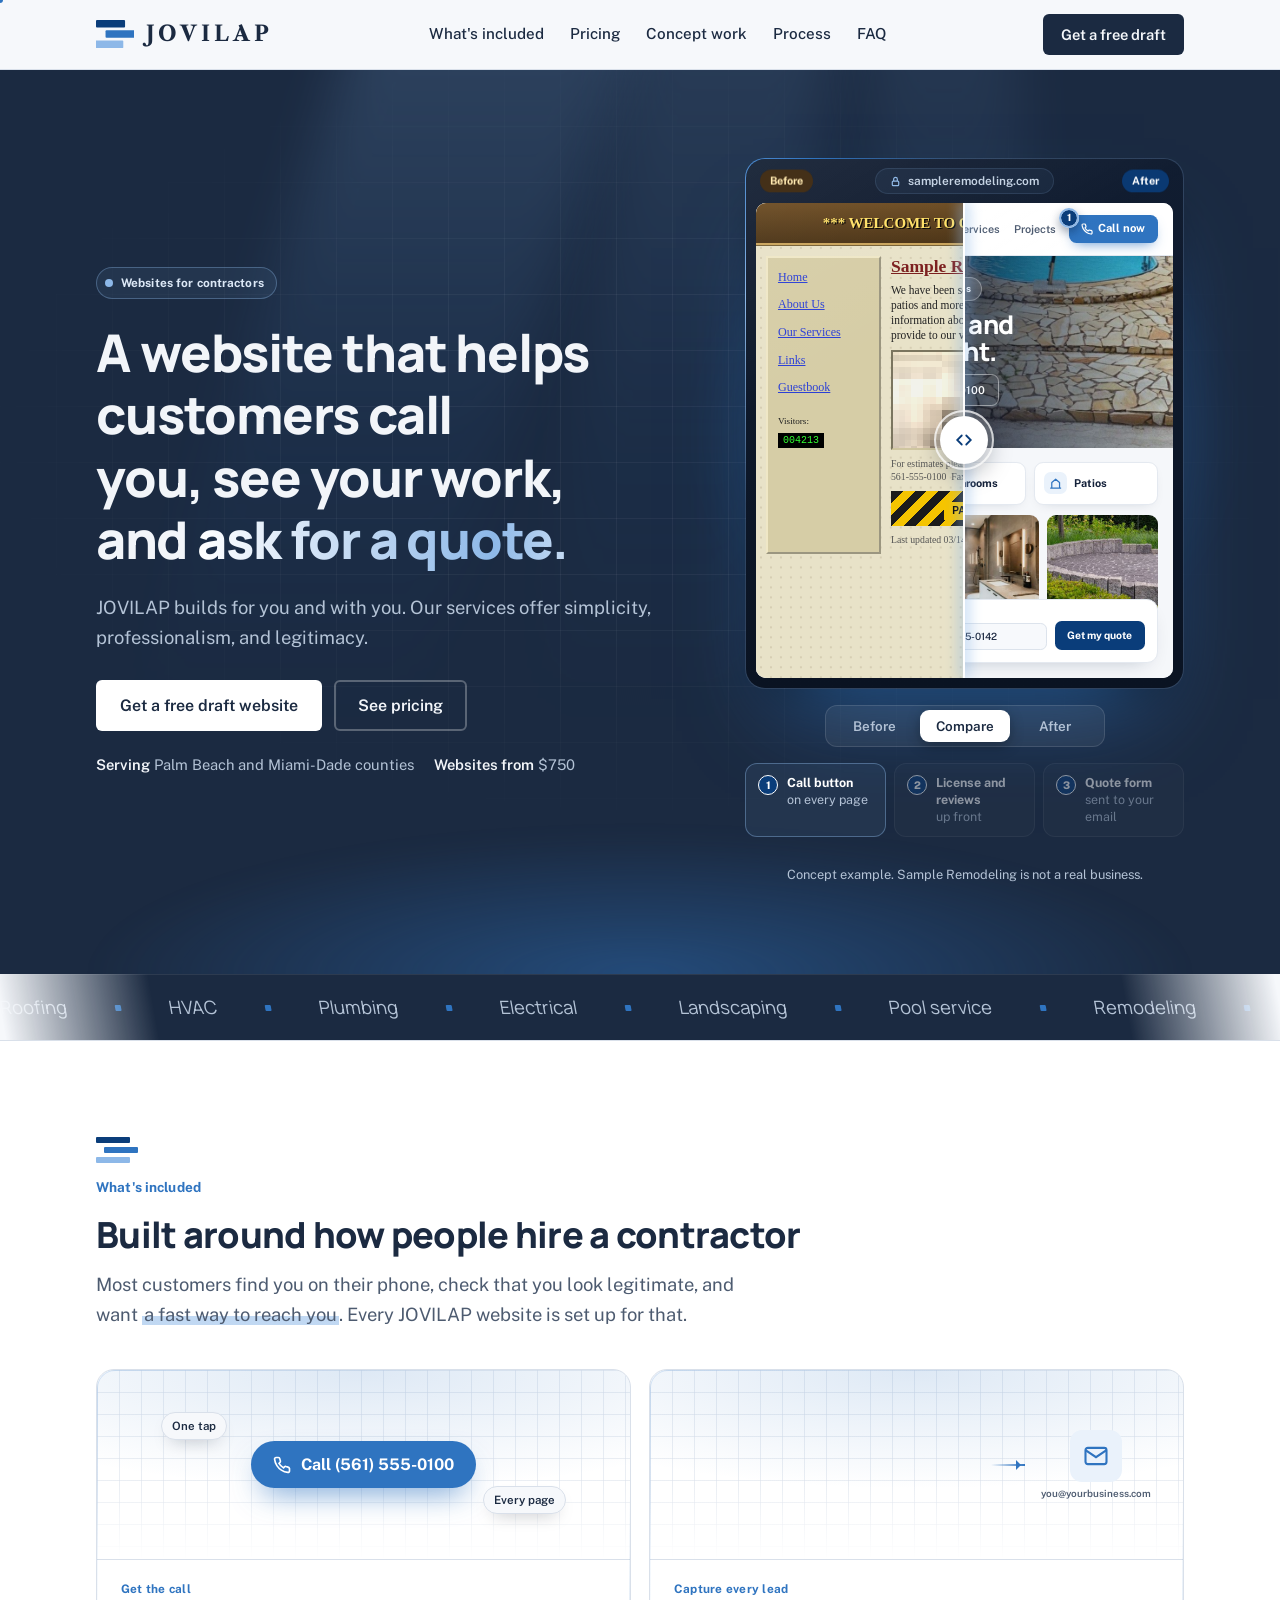
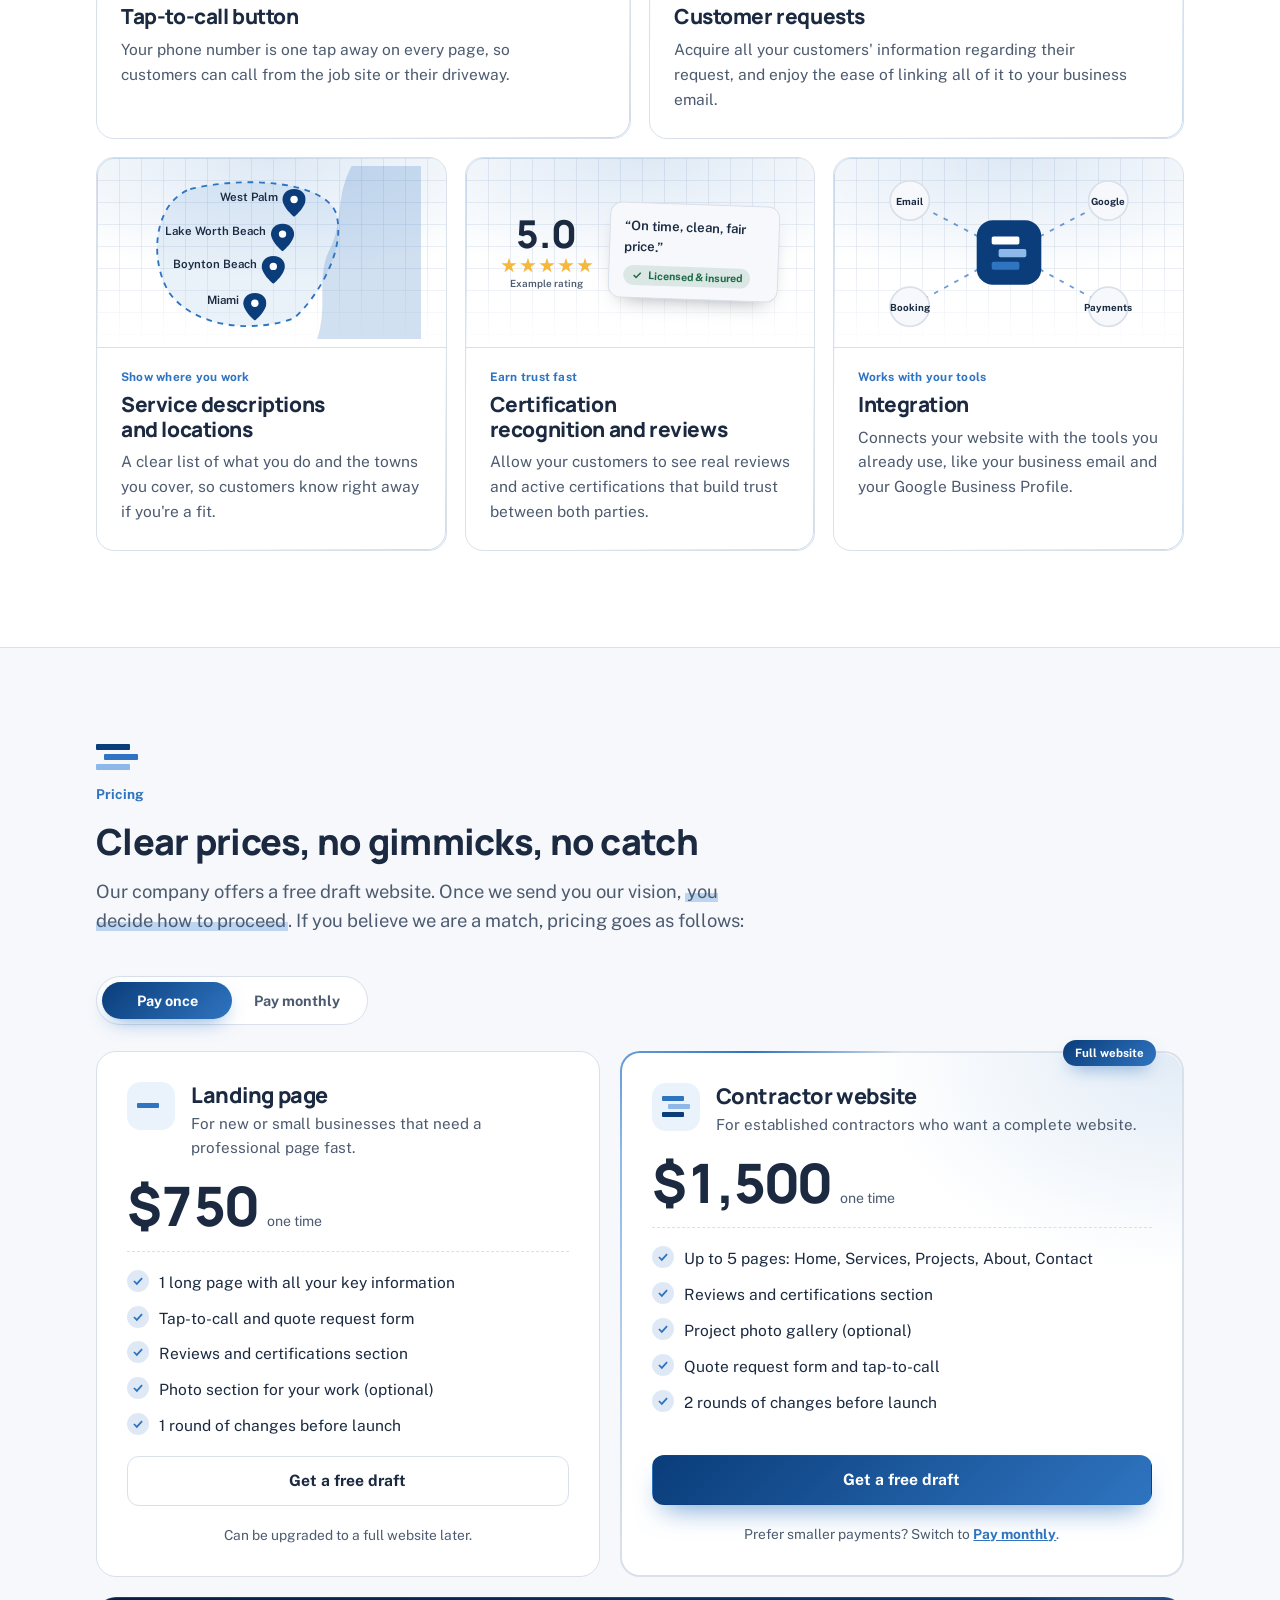
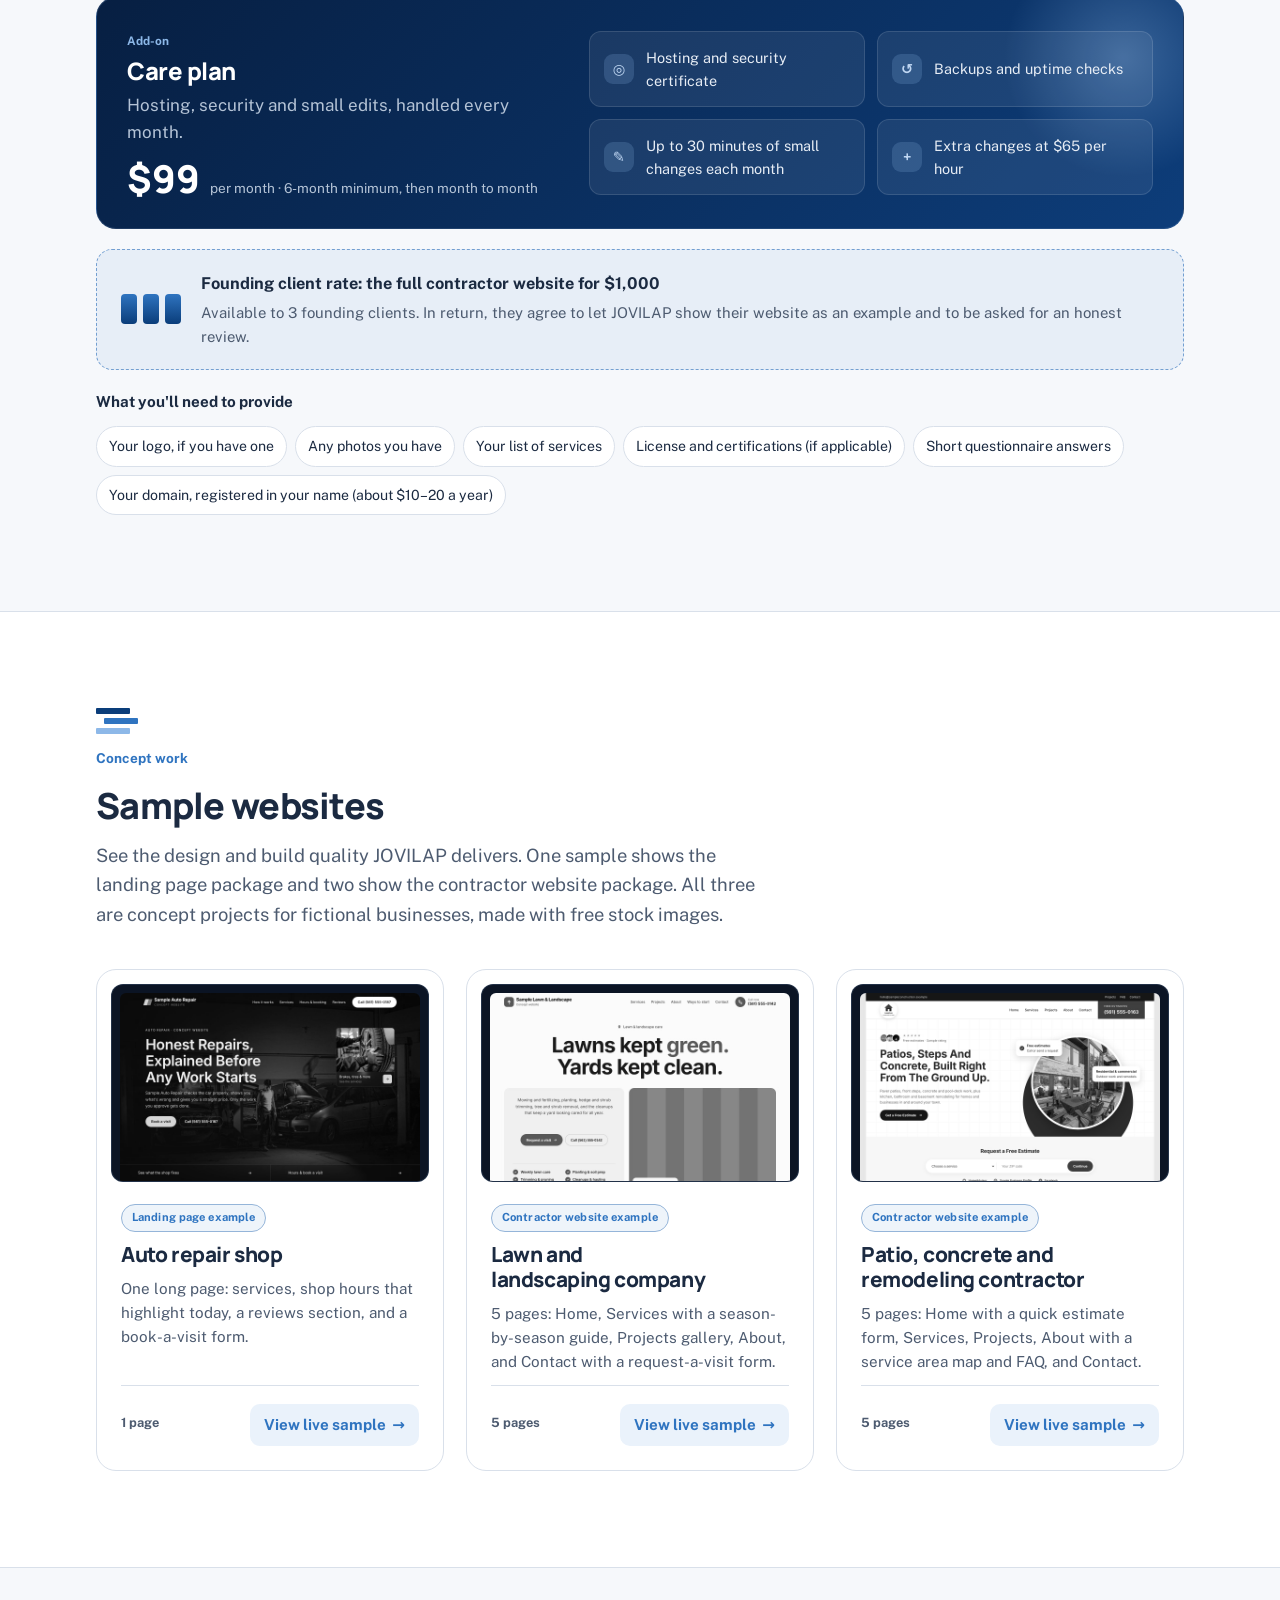
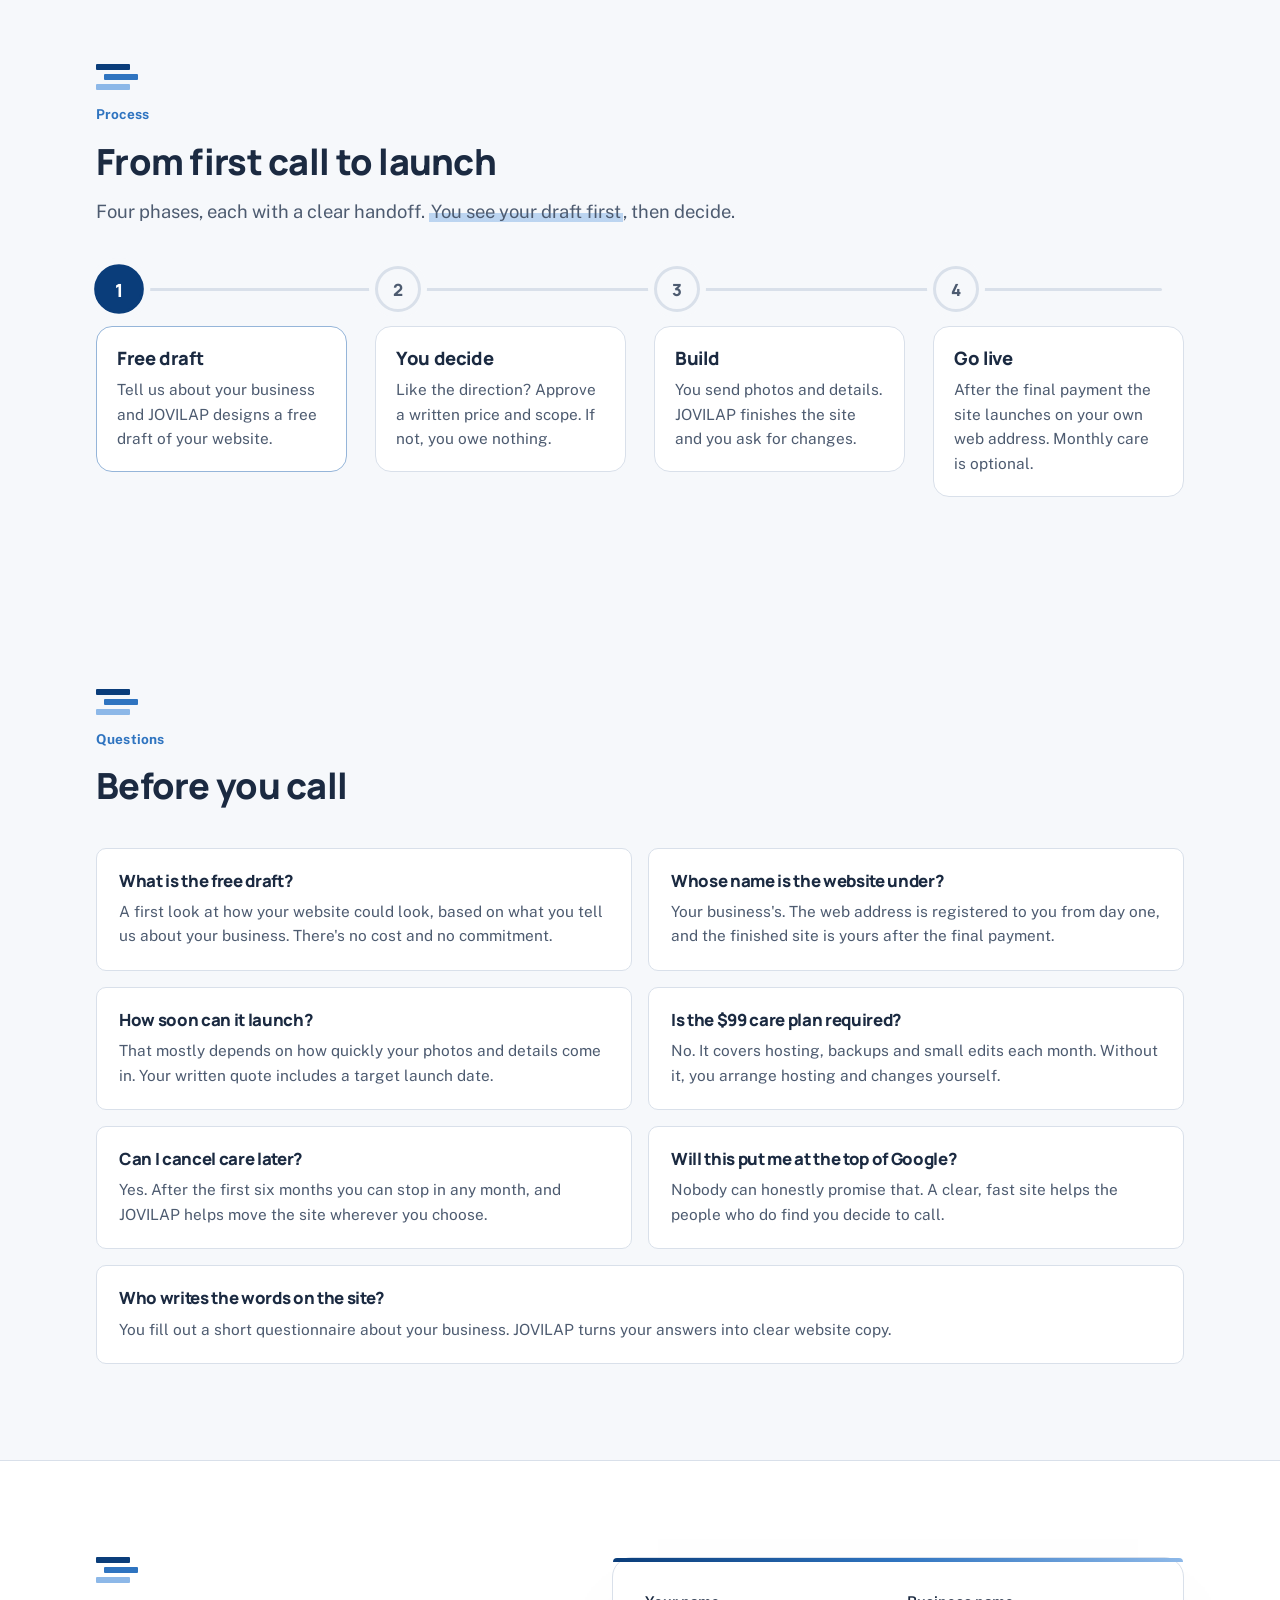
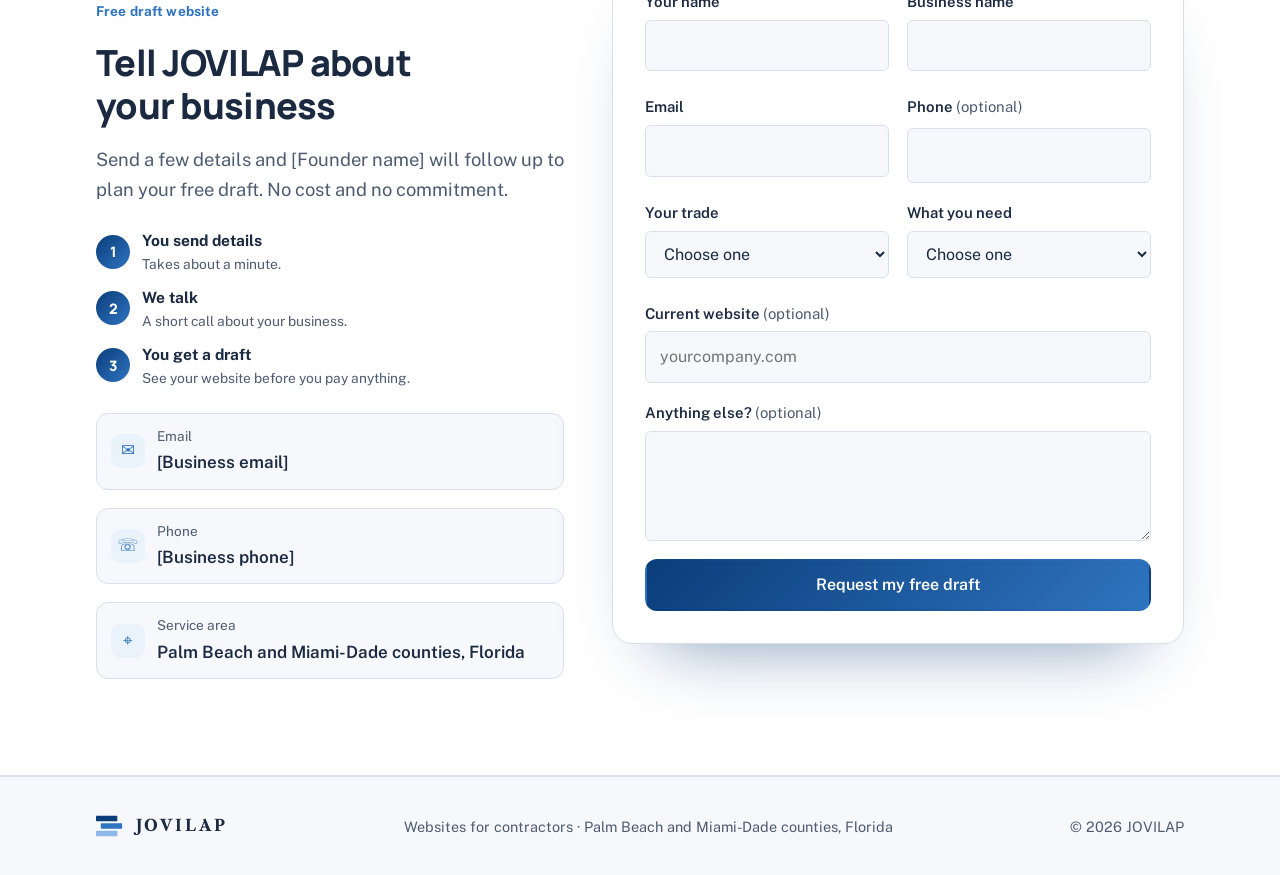
==== index.html @ 8c1fd28b "Hero before/after showcase v2 and site-wide motion layer Co-Authored-By: Claude Opus 5.5 <noreply@an" ====
<!doctype html>
<html lang="en">
<head>
<meta charset="utf-8">
<meta name="viewport" content="width=device-width, initial-scale=1, viewport-fit=cover">
<meta name="robots" content="noindex, nofollow">
<title>JOVILAP | Websites for Contractors</title>
<meta name="claude:viewport-fit-sides" content="cover">
<meta name="description" content="JOVILAP builds clear, mobile-friendly websites for contractors in Palm Beach and Miami-Dade counties.">
<link rel="preconnect" href="https://fonts.googleapis.com">
<link rel="preconnect" href="https://fonts.gstatic.com" crossorigin>
<link rel="stylesheet" href="https://fonts.googleapis.com/css2?family=Libre+Caslon+Text:wght@700&family=Manrope:wght@600;700;800&family=Public+Sans:wght@400;500;600;700&display=swap">
<style>
/* Layout: navy-and-paper corporate site; serif display from the logo, stacked-bar motif as section markers, phone mockup in hero */
:root{
  --bg:#F6F8FB; --surface:#FFFFFF; --ink:#1B2A41; --muted:#4D5B70; --line:#D9E0EA;
  --navy:#0A3D7A; --blue:#2F74C0; --sky:#8DB8E8; --band:#1B2A41; --band-ink:#F2F5F9; --band-muted:#B4C3D6;
  --focus:#2F74C0; --ok:#1F6B45; --err:#B3261E; --note-bg:#EAF2FB;
  --display:'Manrope',system-ui,-apple-system,'Segoe UI',sans-serif;--brand:'Libre Caslon Text',Georgia,'Times New Roman',serif;
  --body:'Public Sans',system-ui,-apple-system,'Segoe UI',sans-serif;
  --mono:'Public Sans',system-ui,-apple-system,'Segoe UI',sans-serif;
}
@media (prefers-color-scheme:dark){:root:not([data-theme="light"]){
  --bg:#0E1622; --surface:#152132; --ink:#E7EDF5; --muted:#A9B7CA; --line:#2A3A52;
  --navy:#8DB8E8; --blue:#6FA6E0; --sky:#2F74C0; --band:#0A1220; --band-ink:#E7EDF5; --band-muted:#9FB1C8;
  --focus:#8DB8E8; --ok:#7FD1A5; --err:#FF9C94; --note-bg:#1B2C44; color-scheme:dark}}
:root[data-theme="dark"]{
  --bg:#0E1622; --surface:#152132; --ink:#E7EDF5; --muted:#A9B7CA; --line:#2A3A52;
  --navy:#8DB8E8; --blue:#6FA6E0; --sky:#2F74C0; --band:#0A1220; --band-ink:#E7EDF5; --band-muted:#9FB1C8;
  --focus:#8DB8E8; --ok:#7FD1A5; --err:#FF9C94; --note-bg:#1B2C44; color-scheme:dark}
*{box-sizing:border-box}
html{scroll-behavior:smooth}
@media (prefers-reduced-motion:reduce){html{scroll-behavior:auto}*{transition:none!important}}
body{background:var(--bg);color:var(--ink);font-family:var(--body);font-size:17px;line-height:1.6;margin:0}
.wrap{max-width:1120px;margin:0 auto;padding-left:max(16px,env(safe-area-inset-left,0px));padding-right:max(16px,env(safe-area-inset-right,0px))}
a{color:var(--blue)}
:focus-visible{outline:3px solid var(--focus);outline-offset:3px;border-radius:4px}
h1,h2,h3{font-family:var(--display);font-weight:800;letter-spacing:-.02em;line-height:1.2;text-wrap:balance;margin:0}
h1{font-size:clamp(2rem,4.6vw,3.25rem)}
h2{font-size:clamp(1.6rem,3vw,2.25rem)}
h3{font-size:1.2rem}
p{margin:0}
.label{font-family:var(--mono);font-size:.78rem;letter-spacing:.08em;text-transform:uppercase;color:var(--blue)}
.lead{font-size:1.15rem;color:var(--muted);max-width:60ch}
.btn{display:inline-flex;align-items:center;justify-content:center;gap:8px;font:600 1rem var(--body);padding:14px 22px;border-radius:6px;text-decoration:none;border:2px solid transparent;cursor:pointer;transition:background .15s,color .15s}
.btn-primary{background:var(--ink);color:var(--bg)}
.btn-primary:hover{background:var(--blue);color:#fff}
.btn-ghost{border-color:var(--line);color:var(--ink);background:transparent}
.btn-ghost:hover{border-color:var(--ink)}
body::before{content:"";position:fixed;inset:0 0 auto;height:env(safe-area-inset-top,0px);z-index:10;background:var(--bg)}
header.site{position:sticky;top:env(safe-area-inset-top,0px);z-index:5;background:var(--bg);border-bottom:1px solid var(--line)}
.nav{display:flex;align-items:center;justify-content:space-between;gap:16px;padding-block:14px}
.logo{display:flex;align-items:center;gap:12px;text-decoration:none;color:var(--ink)}
.logo svg{height:30px;width:auto;flex:none}
.logo span{font-family:var(--brand);font-weight:700;font-size:1.35rem;letter-spacing:.18em}
.nav ul{display:flex;gap:26px;list-style:none;margin:0;padding:0}
.nav ul a{color:var(--ink);text-decoration:none;font-weight:500;font-size:.95rem}
.nav ul a:hover{color:var(--blue)}
.nav .btn{padding:10px 16px;font-size:.92rem}
@media (max-width:900px){.nav ul{display:none}}
@media (max-width:480px){.nav .btn{display:none}}
section{padding-block:clamp(56px,8vw,96px)}
.sec-head{display:grid;gap:14px;margin-bottom:40px;max-width:720px}
.bars{display:grid;gap:4px;width:42px}
.bars i{display:block;height:6px;border-radius:1px}
.bars i:nth-child(1){background:var(--navy);width:34px}
.bars i:nth-child(2){background:var(--blue);width:34px;margin-left:8px}
.bars i:nth-child(3){background:var(--sky);width:34px}
.hero{padding-block:clamp(40px,7vw,88px)}
.hero-grid{display:grid;grid-template-columns:1.15fr .85fr;gap:56px;align-items:center}
.hero-copy{display:grid;gap:22px;min-width:0}
.hero-ctas{display:flex;flex-wrap:wrap;gap:12px;margin-top:6px}
.hero-meta{display:flex;flex-wrap:wrap;gap:8px 20px;font-size:.92rem;color:var(--muted)}
.hero-meta b{color:var(--ink);font-weight:600}
@media (max-width:860px){.hero-grid{grid-template-columns:1fr}}
.phone{justify-self:center;width:290px;max-width:100%;background:var(--ink);border-radius:36px;padding:12px;}
.screen{background:#FFFFFF;color:#1B2A41;border-radius:26px;overflow:hidden;font-family:var(--body)}
.scr-top{display:flex;justify-content:space-between;align-items:center;padding:14px 16px;border-bottom:1px solid #E3E8EF}
.scr-top b{font-size:.82rem;letter-spacing:.06em}
.scr-top small{font-family:var(--mono);font-size:.62rem;background:#EAF2FB;color:#0A3D7A;padding:3px 6px;border-radius:4px}
.scr-hero{background:#0A3D7A;color:#fff;padding:20px 16px;display:grid;gap:8px}
.scr-hero strong{font-family:var(--display);font-size:1.15rem;line-height:1.25}
.scr-hero span{font-size:.75rem;opacity:.85}
.scr-btns{display:grid;gap:8px;padding:14px 16px}
.scr-btn{border-radius:6px;padding:11px;text-align:center;font-size:.8rem;font-weight:700}
.scr-btn.call{background:#2F74C0;color:#fff}
.scr-btn.quote{border:2px solid #1B2A41}
.scr-list{padding:0 16px 14px;display:grid;gap:7px;font-size:.74rem}
.scr-list div{display:flex;justify-content:space-between;border-bottom:1px dashed #D9E0EA;padding-bottom:6px}
.scr-gallery{display:grid;grid-template-columns:repeat(3,1fr);gap:4px;padding:0 16px 18px}
.scr-gallery i{aspect-ratio:1;border-radius:3px;background:#8DB8E8}
.scr-gallery i:nth-child(2){background:#2F74C0}.scr-gallery i:nth-child(3){background:#C9D9EC}
.phone-cap{text-align:center;font-size:.8rem;color:var(--muted);margin-top:12px}
.features{display:grid;grid-template-columns:repeat(6,1fr);gap:1px;background:var(--line);border:1px solid var(--line);border-radius:8px;overflow:hidden}
.feat{grid-column:span 2;background:var(--surface);padding:26px;display:grid;gap:8px;align-content:start}
.feat p{color:var(--muted);font-size:.97rem}
.feat:nth-child(n+4){grid-column:span 3}
@media (max-width:860px){.features{grid-template-columns:1fr 1fr}.feat,.feat:nth-child(n+4){grid-column:span 1}.feat:last-child{grid-column:1/-1}}
@media (max-width:560px){.features{grid-template-columns:1fr}.feat:last-child{grid-column:auto}}
.alt{background:var(--surface);border-block:1px solid var(--line)}
.plans{display:grid;grid-template-columns:repeat(3,1fr);gap:20px;align-items:stretch}
@media (max-width:900px){.plans{grid-template-columns:1fr}}
.plan{border:1px solid var(--line);border-radius:8px;padding:28px;display:grid;grid-template-rows:auto auto auto 1fr auto;gap:14px;background:var(--bg)}
.plan.main{border:2px solid var(--ink)}
.price{font-family:var(--display);font-size:2.4rem;font-weight:700;font-variant-numeric:tabular-nums}
.price small{font-family:var(--body);font-size:.95rem;font-weight:500;color:var(--muted)}
.plan ul{margin:0;padding-left:20px;display:grid;gap:6px;color:var(--muted);font-size:.96rem}
.plan .fine{font-size:.88rem;color:var(--muted);border-top:1px solid var(--line);padding-top:12px}
.note{background:var(--note-bg);border-radius:8px;padding:18px 20px;margin-top:22px;display:grid;gap:6px;font-size:.96rem}
.note b{font-weight:600}
.concepts{display:grid;grid-template-columns:repeat(3,1fr);gap:20px}
@media (max-width:900px){.concepts{grid-template-columns:1fr}}
.concept{border:1px solid var(--line);border-radius:8px;overflow:hidden;background:var(--surface);display:grid;grid-template-rows:auto 1fr}
.mock{aspect-ratio:16/10;max-width:100%;padding:14px;display:grid;grid-template-rows:auto 1fr auto;gap:10px;color:#fff}
.mock .bar{display:flex;justify-content:space-between;font-size:.7rem;font-weight:700;letter-spacing:.08em;opacity:.95}
.mock .big{font-family:var(--display);font-size:1.1rem;line-height:1.25;align-self:center;max-width:80%}
.mock .row{display:flex;gap:6px}
.mock .row i{height:22px;flex:1;border-radius:3px;background:rgba(255,255,255,.22)}
.mock .row i:first-child{background:#fff}
.m1{background:#0A3D7A}.m2{background:#1F4D5C}.m3{background:#2B2F36}.m4{background:#11713E}.m5{background:#A32326}
.concept-body .view{font-weight:600;font-size:.95rem;text-decoration:none;margin-top:4px}
.concept-body .view:hover{text-decoration:underline}
.shot{position:relative;border-bottom:1px solid var(--line);background:var(--bg)}
.shot .chrome{display:flex;align-items:center;gap:6px;height:26px;padding:0 12px;background:var(--line)}
.shot .chrome i{width:8px;height:8px;border-radius:50%;background:var(--surface)}
.shot .frame{aspect-ratio:16/10;max-width:100%;overflow:hidden}
.shot img{display:block;width:100%;height:100%;object-fit:cover;object-position:top;filter:grayscale(1);transition:filter .5s ease,transform .7s ease}
.concept:hover .shot img,.concept:focus-within .shot img{filter:grayscale(0);transform:scale(1.03)}
@media (prefers-reduced-motion:reduce){.shot img{transition:none}.concept:hover .shot img,.concept:focus-within .shot img{transform:none}}
.concept-body{padding:20px;display:grid;gap:8px;align-content:start}
.tag{justify-self:start;font-family:var(--mono);font-size:.7rem;letter-spacing:.06em;text-transform:uppercase;border:1px solid var(--line);color:var(--muted);padding:3px 8px;border-radius:4px}
.concept-body p{color:var(--muted);font-size:.95rem}
.steps{list-style:none;margin:0;padding:0;display:grid;grid-template-columns:repeat(3,1fr);gap:28px 32px;counter-reset:s}
@media (max-width:860px){.steps{grid-template-columns:1fr 1fr}}
@media (max-width:520px){.steps{grid-template-columns:1fr}}
.steps li{counter-increment:s;display:grid;gap:6px;border-top:2px solid var(--ink);padding-top:16px}
.steps li::before{content:"Step " counter(s);font-family:var(--mono);font-size:.75rem;letter-spacing:.08em;text-transform:uppercase;color:var(--blue)}
.steps p{color:var(--muted);font-size:.96rem}
.band{background:var(--band);color:var(--band-ink)}
.band .label{color:var(--sky)}
.about{display:grid;grid-template-columns:1fr 1fr;gap:48px;align-items:start}
@media (max-width:860px){.about{grid-template-columns:1fr}}
.about p{color:var(--band-muted)}
.about .facts{display:grid;gap:0;border-top:1px solid rgba(255,255,255,.18)}
.about .facts div{display:flex;justify-content:space-between;gap:16px;padding:14px 0;border-bottom:1px solid rgba(255,255,255,.18);font-size:.97rem}
.about .facts span{color:var(--band-muted)}
.faq{display:grid;gap:12px;max-width:820px}
details{border:1px solid var(--line);border-radius:8px;background:var(--surface)}
summary{cursor:pointer;padding:18px 22px;font-weight:600;list-style:none;display:flex;justify-content:space-between;gap:16px}
summary::-webkit-details-marker{display:none}
summary::after{content:"+";font-family:var(--mono);color:var(--blue)}
details[open] summary::after{content:"–"}
details p{padding:0 22px 20px;color:var(--muted)}
.contact{display:grid;grid-template-columns:.9fr 1.1fr;gap:48px;align-items:start}
@media (max-width:900px){.contact{grid-template-columns:1fr}}
.contact-info{display:grid;gap:18px;min-width:0}
.info-row{display:grid;gap:2px}
.info-row span{font-size:.85rem;color:var(--muted)}
.info-row b{font-weight:600;word-break:break-word}
form{background:var(--surface);border:1px solid var(--line);border-radius:8px;padding:28px;display:grid;gap:18px;min-width:0}
.two{display:grid;grid-template-columns:1fr 1fr;gap:18px}
@media (max-width:560px){.two{grid-template-columns:1fr}}
.field{display:grid;gap:6px;min-width:0}
label{font-weight:600;font-size:.93rem}
label .opt{font-weight:400;color:var(--muted)}
input,select,textarea{font:inherit;font-size:1rem;color:var(--ink);background:var(--bg);border:1px solid var(--line);border-radius:6px;padding:12px 14px;width:100%}
input:focus,select:focus,textarea:focus{outline:3px solid var(--focus);outline-offset:1px;border-color:var(--focus)}
textarea{min-height:110px;resize:vertical}
.err{color:var(--err);font-size:.85rem;min-height:0}
.field.bad input,.field.bad select{border-color:var(--err)}
.hp{position:absolute;left:-9999px}
.form-msg{border-radius:6px;padding:14px 16px;font-size:.95rem}
.form-msg.ok{background:var(--note-bg);color:var(--ink)}
footer{border-top:1px solid var(--line);padding-block:36px;font-size:.9rem;color:var(--muted)}
.foot{display:flex;flex-wrap:wrap;justify-content:space-between;gap:16px;align-items:center}
.loader{position:fixed;inset:0;z-index:100;background:var(--band);display:grid;place-content:center;justify-items:center;gap:20px;animation:ldOut .6s cubic-bezier(.7,0,.3,1) 1.45s forwards}
.ld-mark{display:grid;gap:7px;width:96px}
.ld-mark i{display:block;height:18px;width:76px;border-radius:2px;transform:scaleX(0);transform-origin:left;animation:ldBar .45s cubic-bezier(.2,.8,.2,1) forwards}
.ld-mark i:nth-child(1){background:#FFFFFF;animation-delay:.1s}
.ld-mark i:nth-child(2){background:#7FA7CC;margin-left:20px;animation-delay:.25s}
.ld-mark i:nth-child(3){background:#2F74C0;animation-delay:.4s}
.ld-word{font-family:var(--brand);font-weight:700;font-size:1.6rem;color:var(--band-ink);letter-spacing:.6em;padding-left:.6em;opacity:0;animation:ldWord .6s ease .7s forwards}
.ld-line{width:140px;height:2px;background:rgba(255,255,255,.15);overflow:hidden}
.ld-line::after{content:"";display:block;height:100%;background:#8DB8E8;transform:scaleX(0);transform-origin:left;animation:ldBar 1.2s cubic-bezier(.4,0,.2,1) .15s forwards}
@keyframes ldBar{to{transform:scaleX(1)}}
@keyframes ldWord{to{opacity:1;letter-spacing:.32em;padding-left:.32em}}
@keyframes ldOut{to{transform:translateY(-100%);visibility:hidden}}
@media (prefers-reduced-motion:reduce){.loader{display:none}}

/* Motion layer: dark hero with light beams, blur-in headline, live inbox feed, trades marquee, border beam, cursor spotlight, blur-up reveals */
@property --beam{syntax:'<angle>';inherits:false;initial-value:0deg}
.hero{position:relative;overflow:hidden;isolation:isolate;background:var(--band);color:var(--band-ink)}
.hero .label{color:var(--sky)}
.hero .lead{color:var(--band-muted)}
.hero .hero-meta{color:var(--band-muted)}.hero .hero-meta b{color:var(--band-ink)}
.hero .btn-primary{background:#FFFFFF;color:#1B2A41}.hero .btn-primary:hover{background:#8DB8E8;color:#0A1220}
.hero .btn-ghost{color:var(--band-ink);border-color:rgba(255,255,255,.28)}.hero .btn-ghost:hover{border-color:#fff}
.hero .phone{background:#0A1220;box-shadow:0 0 0 1px rgba(141,184,232,.25),0 40px 80px -20px rgba(47,116,192,.55)}
.hero .phone-cap{color:var(--band-muted)}
.pill-tag{justify-self:start;display:inline-flex;align-items:center;gap:8px;font-family:var(--mono);font-size:.74rem;letter-spacing:.06em;text-transform:uppercase;color:#DCE8F6;padding:6px 12px 6px 8px;border-radius:999px;border:1px solid rgba(141,184,232,.35);background:rgba(141,184,232,.08)}
.pill-tag .dot{width:8px;height:8px;border-radius:50%;background:#8DB8E8;box-shadow:0 0 0 0 rgba(141,184,232,.7);animation:ping 2.4s ease-out infinite}
.rays{position:absolute;inset:-20% 0 auto 0;height:120%;z-index:-1;pointer-events:none}
.rays i{position:absolute;top:-10%;width:22%;height:110%;background:linear-gradient(180deg,rgba(141,184,232,.32),rgba(47,116,192,.08) 55%,transparent 80%);filter:blur(28px);transform-origin:top center;opacity:.8;animation:sway 9s ease-in-out infinite alternate}
.rays i:nth-child(1){left:34%;transform:skewX(-18deg);animation-delay:-2s}
.rays i:nth-child(2){left:52%;width:16%;transform:skewX(-8deg);opacity:.6;animation-duration:11s}
.rays i:nth-child(3){left:66%;width:12%;transform:skewX(4deg);opacity:.45;animation-duration:13s;animation-delay:-5s}
.floor{position:absolute;left:50%;bottom:-140px;width:1100px;max-width:160%;height:280px;transform:translateX(-50%);z-index:-1;background:radial-gradient(closest-side,rgba(47,116,192,.45),transparent);filter:blur(10px);pointer-events:none}
.gridlines{position:absolute;inset:0;z-index:-1;pointer-events:none;background-image:linear-gradient(rgba(255,255,255,.05) 1px,transparent 1px),linear-gradient(90deg,rgba(255,255,255,.05) 1px,transparent 1px);background-size:56px 56px;-webkit-mask-image:radial-gradient(ellipse 70% 60% at 50% 40%,#000 30%,transparent 75%);mask-image:radial-gradient(ellipse 70% 60% at 50% 40%,#000 30%,transparent 75%)}
.hero h1 .w{display:inline-block;opacity:0;filter:blur(10px);transform:translateY(10px);animation:blurIn .8s cubic-bezier(.2,.7,.2,1) forwards;animation-delay:calc(1.5s + var(--i) * 55ms)}
.hero h1 em{font-style:normal;background:linear-gradient(90deg,#FFFFFF,#8DB8E8 40%,#FFFFFF 60%);background-size:200% 100%;-webkit-background-clip:text;background-clip:text;color:transparent;animation:blurIn .8s cubic-bezier(.2,.7,.2,1) forwards,shine 6s linear 3s infinite}
.hero .fade-in{opacity:0;animation:blurIn .8s cubic-bezier(.2,.7,.2,1) forwards;animation-delay:calc(1.5s + var(--d,0s))}

.marquee{background:var(--band);border-top:1px solid rgba(255,255,255,.08);color:var(--band-muted);overflow:hidden;padding-block:18px;-webkit-mask-image:linear-gradient(90deg,transparent,#000 12%,#000 88%,transparent);mask-image:linear-gradient(90deg,transparent,#000 12%,#000 88%,transparent)}
.marquee .track{display:flex;width:max-content;gap:48px;animation:marq 38s linear infinite}
.marquee span{font-family:var(--display);font-size:1.15rem;white-space:nowrap;display:inline-flex;align-items:center;gap:48px}
.marquee span::after{content:"";width:6px;height:6px;border-radius:1px;background:#2F74C0}
.marquee:hover .track{animation-play-state:paused}
.feed-wrap{display:grid;grid-template-columns:.9fr 1.1fr;gap:40px;align-items:center;margin-top:48px}
@media (max-width:860px){.feed-wrap{grid-template-columns:1fr}}
.feed-copy{display:grid;gap:12px;min-width:0}
.feed-copy p{color:var(--muted)}
.inbox{position:relative;border:1px solid var(--line);border-radius:12px;background:var(--bg);overflow:hidden;min-width:0}
.inbox-top{display:flex;justify-content:space-between;align-items:center;padding:12px 16px;border-bottom:1px solid var(--line);font-family:var(--mono);font-size:.74rem;letter-spacing:.06em;text-transform:uppercase;color:var(--muted)}
.inbox-top .live{display:inline-flex;align-items:center;gap:8px;color:var(--ok)}
.inbox-top .live i{width:7px;height:7px;border-radius:50%;background:currentColor;animation:ping 2s ease-out infinite;box-shadow:0 0 0 0 currentColor}
.inbox ul{list-style:none;margin:0;padding:8px;display:grid;gap:8px;height:308px;overflow:hidden;-webkit-mask-image:linear-gradient(180deg,#000 75%,transparent);mask-image:linear-gradient(180deg,#000 75%,transparent)}
.inbox li{display:grid;grid-template-columns:auto 1fr auto;gap:12px;align-items:center;padding:12px 14px;border:1px solid var(--line);border-radius:8px;background:var(--surface);animation:dropIn .6s cubic-bezier(.2,.7,.2,1) both}
.inbox li .ic{width:34px;height:34px;border-radius:8px;background:var(--note-bg);display:grid;place-items:center;font-family:var(--mono);font-size:.7rem;color:var(--blue);font-weight:500}
.inbox li b{display:block;font-size:.95rem;font-weight:600}
.inbox li small{display:block;color:var(--muted);font-size:.85rem;white-space:nowrap;overflow:hidden;text-overflow:ellipsis}
.inbox li div{min-width:0}
.inbox li time{font-family:var(--mono);font-size:.72rem;color:var(--muted);white-space:nowrap}
.inbox-cap{font-size:.82rem;color:var(--muted);padding:10px 16px;border-top:1px solid var(--line)}
.plan.main{position:relative;border:2px solid transparent;background:linear-gradient(var(--bg),var(--bg)) padding-box,conic-gradient(from var(--beam),var(--line) 0deg,var(--line) 250deg,#8DB8E8 300deg,#2F74C0 330deg,var(--line) 360deg) border-box;animation:beam 5s linear infinite}
.spot{position:relative}
.spot::before{content:"";position:absolute;inset:0;border-radius:inherit;pointer-events:none;opacity:0;transition:opacity .3s;background:radial-gradient(360px circle at var(--mx,50%) var(--my,50%),rgba(47,116,192,.14),transparent 60%);z-index:1}
.spot:hover::before{opacity:1}
.rv{opacity:0;filter:blur(8px);transform:translateY(18px);transition:opacity .8s cubic-bezier(.2,.7,.2,1),filter .8s cubic-bezier(.2,.7,.2,1),transform .8s cubic-bezier(.2,.7,.2,1);transition-delay:var(--rd,0s)}
.rv.in{opacity:1;filter:none;transform:none}
@keyframes blurIn{to{opacity:1;filter:blur(0);transform:none}}
@keyframes shine{to{background-position:-200% 0}}
@keyframes sway{from{translate:-3% 0;opacity:.45}to{translate:4% 0;opacity:.9}}
@keyframes float{0%,100%{transform:translateY(0)}50%{transform:translateY(-10px)}}
@keyframes ping{0%{box-shadow:0 0 0 0 rgba(141,184,232,.6)}80%,100%{box-shadow:0 0 0 10px rgba(141,184,232,0)}}
@keyframes marq{to{transform:translateX(-50%)}}
@keyframes dropIn{from{opacity:0;filter:blur(6px);transform:translateY(-14px)}to{opacity:1;filter:none;transform:none}}
@keyframes beam{to{--beam:360deg}}
@media (prefers-reduced-motion:reduce){
  .hero h1 .w,.hero h1 em,.hero .fade-in{animation:none;opacity:1;filter:none;transform:none}
  .rays i,.hero .phone,.marquee .track,.plan.main,.pill-tag .dot,.inbox-top .live i,.inbox li{animation:none}
  .rv{opacity:1;filter:none;transform:none;transition:none}
}

/* Play layer: cursor ring, magnetic buttons, tilting phone, card fan, step draw, marker highlights, scroll-reactive marquee, confetti */
.fx-ring{position:fixed;left:0;top:0;width:34px;height:34px;margin:-17px 0 0 -17px;border:1.5px solid #2F74C0;border-radius:50%;pointer-events:none;z-index:200;transition:width .25s,height .25s,margin .25s,background .25s,border-color .25s}
.fx-dot{position:fixed;left:0;top:0;width:6px;height:6px;margin:-3px 0 0 -3px;background:#2F74C0;border-radius:50%;pointer-events:none;z-index:201}
.fx-ring.big{width:64px;height:64px;margin:-32px 0 0 -32px;background:rgba(141,184,232,.22);border-color:transparent}
@media (pointer:coarse),(prefers-reduced-motion:reduce){.fx-ring,.fx-dot{display:none}}
.hero h1 .w{transition:transform .3s cubic-bezier(.3,1.6,.5,1),color .3s}
.hero h1 .w:hover{transform:translateY(-8px) rotate(-3deg);color:#8DB8E8}
.logo svg rect{transition:transform .35s cubic-bezier(.3,1.6,.5,1)}
.logo:hover svg rect:nth-child(1){transform:translateX(10px)}.logo:hover svg rect:nth-child(3){transform:translateX(6px)}.logo:hover svg rect:nth-child(2){transform:translateX(-10px)}
.sec-head .bars i{transform:scaleX(0);transform-origin:left;transition:transform .6s cubic-bezier(.3,1.5,.5,1)}
.sec-head .bars i:nth-child(2){transition-delay:.1s}.sec-head .bars i:nth-child(3){transition-delay:.2s}
.sec-head.fx-in .bars i{transform:none}
.fx-mark{background-image:linear-gradient(transparent 58%,rgba(141,184,232,.55) 58%);background-repeat:no-repeat;background-size:0% 100%;transition:background-size 1s cubic-bezier(.7,0,.3,1) .35s;padding:0 2px}
.fx-in .fx-mark{background-size:100% 100%}
.feat{position:relative;overflow:hidden;transform:perspective(700px) rotateX(-18deg) translateY(24px);opacity:0;transition:transform .7s cubic-bezier(.2,.8,.2,1),opacity .7s}
.features.fx-in .feat{transform:none;opacity:1}
.feat::after{content:"";position:absolute;inset:auto 0 0 0;height:0;background:var(--note-bg);z-index:-1;transition:height .4s cubic-bezier(.7,0,.3,1)}
.feat{isolation:isolate}.feat:hover::after{height:100%}
.feat h3{background-image:linear-gradient(var(--blue),var(--blue));background-repeat:no-repeat;background-position:0 100%;background-size:0 2px;transition:background-size .4s;display:inline;padding-bottom:2px}
.feat:hover h3{background-size:100% 2px}
.plans .plan{transition:transform .9s cubic-bezier(.3,1.25,.5,1),opacity .6s,box-shadow .3s,filter .3s}
.plans:not(.fx-in) .plan:nth-child(1){transform:translateX(70%) rotate(-9deg);opacity:0}
.plans:not(.fx-in) .plan:nth-child(2){transform:translateY(40px) scale(.94);opacity:0}
.plans:not(.fx-in) .plan:nth-child(3){transform:translateX(-70%) rotate(9deg);opacity:0}
.plans.fx-in:hover .plan{filter:saturate(.6) opacity(.75)}
.plans.fx-in .plan:hover{filter:none;transform:translateY(-12px) rotate(-1deg);box-shadow:0 30px 50px -24px rgba(10,61,122,.45)}
.steps li{position:relative;border-top-color:transparent!important}
.steps li::after{content:"";position:absolute;left:0;right:0;top:-2px;height:2px;background:var(--ink);transform:scaleX(0);transform-origin:left;transition:transform .7s cubic-bezier(.7,0,.3,1);transition-delay:var(--sd,0s)}
.steps li h3,.steps li p{opacity:0;transform:translateY(12px);transition:opacity .6s,transform .6s;transition-delay:calc(var(--sd,0s) + .25s)}
.steps.fx-in li::after{transform:none}.steps.fx-in li h3,.steps.fx-in li p{opacity:1;transform:none}
.steps li::before{justify-self:start;transition:background .3s,color .3s,padding .3s;border-radius:4px}
.steps li:hover::before{background:var(--blue);color:#fff;padding:2px 8px}
.steps li:hover h3{transform:translateX(6px)}
.band{position:relative;overflow:hidden}
.fx-para{position:absolute;pointer-events:none;display:grid;gap:14px;opacity:.12;z-index:0}
.fx-para i{display:block;height:34px;border-radius:3px;background:#8DB8E8}
.band .wrap{position:relative;z-index:1}
details summary::after{transition:transform .3s cubic-bezier(.3,1.6,.5,1)}
details[open] summary::after{transform:rotate(180deg)}
details{transition:border-color .3s,transform .3s}
details:hover{border-color:var(--blue);transform:translateX(6px)}
details .fx-body{overflow:hidden;transition:height .35s ease}
input,select,textarea{transition:border-color .2s,box-shadow .25s,transform .2s}
input:focus,select:focus,textarea:focus{box-shadow:0 0 0 5px rgba(141,184,232,.35);transform:translateY(-1px)}
#pricing{overflow-x:clip}
@media (max-width:900px){.plans:not(.fx-in) .plan:nth-child(1),.plans:not(.fx-in) .plan:nth-child(3){transform:translateY(50px) rotate(-3deg)}.plans:not(.fx-in) .plan:nth-child(3){transform:translateY(50px) rotate(3deg)}.plans.fx-in .plan:nth-child(2){transition-delay:.12s}.plans.fx-in .plan:nth-child(3){transition-delay:.24s}}
.fx-conf{position:fixed;top:0;left:0;width:10px;height:5px;border-radius:1px;pointer-events:none;z-index:300}
@keyframes fxTap{0%{transform:scale(0);opacity:1}25%{transform:scale(14);opacity:0}100%{transform:scale(14);opacity:0}}
@keyframes fxPulse{50%{filter:brightness(1.18)}}
@media (prefers-reduced-motion:reduce){.feat,.plans .plan,.steps li h3,.steps li p,.sec-head .bars i{transform:none!important;opacity:1!important;transition:none}.steps li::after{transform:none}.fx-mark{background-size:100% 100%}.scr-btn.call::after,.scr-gallery i{animation:none}}



/* Hero before/after showcase v2 */
.hx{position:relative;display:grid;gap:16px;justify-items:center;width:100%;max-width:480px;justify-self:center}
.hx-glow{position:absolute;inset:6% -10% 30%;background:radial-gradient(closest-side,rgba(47,116,192,.55),transparent);filter:blur(30px);z-index:-1;pointer-events:none;animation:hxGlow 6s ease-in-out infinite alternate}
@keyframes hxGlow{to{opacity:.6;transform:scale(1.06)}}
.hx-dev{position:relative;width:100%;padding:0 10px 10px;border-radius:20px;border:1px solid transparent;background:linear-gradient(#111D31,#0A1322) padding-box,conic-gradient(from var(--beam),rgba(141,184,232,.18) 0deg,rgba(141,184,232,.18) 250deg,#8DB8E8 300deg,#2F74C0 330deg,rgba(141,184,232,.18) 360deg) border-box;animation:beam 6s linear infinite;box-shadow:0 50px 90px -40px rgba(47,116,192,.75),0 20px 40px -20px rgba(0,0,0,.6)}
.hx-dev::after{content:"";position:absolute;inset:0;border-radius:20px;background:linear-gradient(150deg,rgba(255,255,255,.07),transparent 35%);pointer-events:none}
.hx-bar{display:flex;justify-content:center;align-items:center;height:44px}
.hx-url{display:inline-flex;align-items:center;gap:7px;height:26px;padding:0 14px;border-radius:13px;background:#17263D;border:1px solid rgba(141,184,232,.14);color:#C5D3E4;font:600 .74rem var(--body)}
.hx-url svg{color:#8DB8E8}
.hx-view{position:relative;container-type:inline-size;aspect-ratio:10/11.4;border-radius:10px;overflow:hidden;user-select:none;-webkit-user-select:none;touch-action:pan-y;color:#14213A;background:#F5F7FA}
.hx-after,.hx-before{position:absolute;inset:0}
.hx-after{display:flex;flex-direction:column;font-family:var(--body);background:#F5F7FA}
.s-head{display:flex;align-items:center;gap:3cqw;padding:2.8cqw 3.6cqw;background:#fff;border-bottom:1px solid #E4E9F0;flex:none}
.s-logo{display:flex;align-items:center;gap:1.6cqw;font:800 3.2cqw/1 var(--display);letter-spacing:-.01em;white-space:nowrap}
.s-logo i{width:4.6cqw;height:4.6cqw;border-radius:1.3cqw;background:linear-gradient(135deg,#0A3D7A,#2F74C0)}
.s-nav{flex:1;display:flex;justify-content:flex-end;gap:3.4cqw;font:600 2.6cqw var(--body);color:#4D5B70}
.s-call{position:relative;display:inline-flex;align-items:center;gap:1.2cqw;background:#2F74C0;color:#fff;font:700 2.7cqw/1 var(--body);padding:2cqw 3cqw;border-radius:1.8cqw;white-space:nowrap;box-shadow:0 1.4cqw 3cqw -1.4cqw rgba(47,116,192,.8)}
.s-call svg{width:2.9cqw;height:2.9cqw}
.s-hero{position:relative;flex:none;height:46cqw;overflow:hidden;background:#0A1E3D}
.s-hero img{position:absolute;inset:0;width:100%;height:100%;object-fit:cover;transform-origin:70% 50%;animation:hxKb 16s ease-in-out infinite alternate}
@keyframes hxKb{from{transform:scale(1.04)}to{transform:scale(1.16) translate(-2%,-1%)}}
.s-hero::after{content:"";position:absolute;inset:0;background:linear-gradient(90deg,rgba(6,20,44,.94) 0%,rgba(6,20,44,.72) 50%,rgba(6,20,44,.15) 100%)}
.s-hc{position:relative;z-index:1;height:100%;box-sizing:border-box;display:grid;align-content:center;justify-items:start;gap:2.4cqw;padding:0 5cqw;max-width:74%;color:#fff}
.s-chip{position:relative;display:inline-flex;align-items:center;gap:1.2cqw;font:700 2.3cqw/1 var(--body);padding:1.4cqw 2.4cqw;border-radius:99px;background:rgba(255,255,255,.14);border:1px solid rgba(255,255,255,.3);-webkit-backdrop-filter:blur(6px);backdrop-filter:blur(6px);white-space:nowrap}
.s-chip svg{width:2.4cqw;height:2.4cqw;color:#8DE0B0}
.s-hc strong{font:800 6.2cqw/1.04 var(--display);letter-spacing:-.025em}
.s-btns{display:flex;gap:1.8cqw}
.s-btns b{background:#fff;color:#0A3D7A;font:700 2.6cqw/1 var(--body);padding:2.2cqw 3.2cqw;border-radius:1.8cqw}
.s-btns i{font:600 2.6cqw/1 var(--body);font-style:normal;padding:2.2cqw 3cqw;border-radius:1.8cqw;border:1px solid rgba(255,255,255,.45)}
.s-rate{font:600 2.3cqw var(--body);color:#D6E4F5}.s-rate span{color:#FFC94D;letter-spacing:.2cqw;margin-right:.8cqw}
.s-svc{display:grid;grid-template-columns:repeat(3,1fr);gap:2cqw;padding:3.4cqw 3.6cqw 0;flex:none}
.s-svc>span{display:flex;align-items:center;gap:1.6cqw;background:#fff;border:1px solid #E4E9F0;border-radius:2.2cqw;padding:2.2cqw;font:700 2.6cqw/1 var(--body);box-shadow:0 1cqw 3cqw -2cqw rgba(10,30,60,.25)}
.s-svc i{flex:none;width:5.4cqw;height:5.4cqw;border-radius:1.6cqw;background:#EAF2FB;color:#2F74C0;display:grid;place-items:center}
.s-svc svg{width:3.2cqw;height:3.2cqw}
.s-gal{display:grid;grid-template-columns:1.35fr 1fr 1fr;gap:2cqw;padding:2.6cqw 3.6cqw;flex:1;min-height:0}
.s-gal img{width:100%;height:100%;object-fit:cover;border-radius:2.2cqw;display:block}
.s-form{position:relative;display:grid;grid-template-columns:1fr 1fr auto;gap:2cqw;align-items:end;margin:0 3.6cqw 3.6cqw;padding:2.8cqw;background:#fff;border:1px solid #E4E9F0;border-radius:2.6cqw;box-shadow:0 2cqw 5cqw -3cqw rgba(10,30,60,.3);flex:none}
.s-form>span{display:grid;gap:.9cqw;min-width:0}
.s-form small{font:600 2cqw/1 var(--body);color:#6B7A90}
.s-form i{font:500 2.4cqw/1 var(--body);font-style:normal;padding:1.8cqw 2cqw;border:1px solid #DCE3EC;border-radius:1.5cqw;background:#F7F9FC;white-space:nowrap;overflow:hidden}
.s-form b{background:#0A3D7A;color:#fff;font:700 2.5cqw/1 var(--body);padding:2.3cqw 3cqw;border-radius:1.6cqw;white-space:nowrap}
.s-toast{position:absolute;right:3.6cqw;top:15cqw;z-index:2;display:flex;align-items:center;gap:2cqw;padding:2cqw 3cqw 2cqw 2cqw;border-radius:2.6cqw;background:rgba(255,255,255,.96);box-shadow:0 3cqw 7cqw -2cqw rgba(0,0,0,.45);font-family:var(--body);opacity:0;animation:hxToast 8s cubic-bezier(.3,1.3,.5,1) 3.6s infinite}
.s-toast .ic{width:6cqw;height:6cqw;border-radius:50%;background:#2F74C0;color:#fff;display:grid;place-items:center}.s-toast svg{width:3.2cqw;height:3.2cqw}
.s-toast b{display:block;font:700 2.5cqw/1.2 var(--body)}.s-toast small{display:block;font:500 2.1cqw/1.2 var(--body);color:#5B6B82;margin-top:.4cqw}
@keyframes hxToast{0%{opacity:0;transform:translateY(-3cqw) scale(.94)}7%,55%{opacity:1;transform:none}63%,100%{opacity:0;transform:translateY(-2cqw) scale(.97)}}
.hs{position:absolute;top:-2cqw;right:-2cqw;z-index:3;width:4.8cqw;height:4.8cqw;border-radius:50%;background:#0A3D7A;border:.5cqw solid #fff;color:#fff;font:800 2.4cqw/1 var(--body);font-style:normal;display:grid;place-items:center;box-shadow:0 1cqw 2.4cqw rgba(10,30,60,.4);opacity:0;transform:scale(.4);transition:opacity .35s,transform .45s cubic-bezier(.3,1.7,.5,1)}
.s-call>.hs{right:auto;left:-2.4cqw;top:-1.6cqw}.hs::after{content:"";position:absolute;inset:-.5cqw;border-radius:50%;border:.5cqw solid #8DB8E8;animation:hxPing 2.2s ease-out infinite}
@keyframes hxPing{from{transform:scale(1);opacity:.9}to{transform:scale(2.1);opacity:0}}
.vis>.hs{opacity:1;transform:none}
[data-h]{transition:box-shadow .3s}
[data-h].hl{box-shadow:0 0 0 .7cqw #8DB8E8,0 0 0 1.6cqw rgba(141,184,232,.35)!important}
.hx-before{clip-path:inset(0 calc(100% - var(--x)) 0 0);transition:clip-path .8s cubic-bezier(.65,0,.35,1);background:#E8E2C8;background-image:radial-gradient(rgba(90,62,27,.12) 1px,transparent 1.2px);background-size:2.4cqw 2.4cqw;font-family:"Times New Roman",Times,serif;color:#222}
.o-top{background:linear-gradient(#6B4A20,#4A3214);color:#FFE066;font:700 3.6cqw/1.1 "Times New Roman",serif;text-align:center;padding:2.8cqw 2cqw;border-bottom:.8cqw ridge #C9A35A;text-shadow:.3cqw .3cqw 0 #000;white-space:nowrap}
.o-body{display:grid;grid-template-columns:29% 1fr;gap:2.4cqw;padding:2.4cqw}
.o-side{display:grid;gap:2cqw;align-content:start;background:#D6CDA6;padding:2.4cqw;border:.6cqw outset #EFE7C6}
.o-side u{color:#2B3FD6;font-size:2.9cqw}
.o-ctr{margin-top:2cqw;font-size:2.2cqw;display:grid;gap:1cqw}.o-ctr tt{justify-self:start;background:#000;color:#3F3;padding:.6cqw 1.2cqw;font:2.4cqw/1 "Courier New",monospace}
.o-main p{margin:0 0 1.8cqw;font-size:2.75cqw;line-height:1.3}
.o-main .o-h{font-size:4.2cqw;font-weight:700;color:#7A1C1C;text-decoration:underline;line-height:1.15}
.o-img{height:24cqw;border:.7cqw inset #CFC6A0;margin-bottom:1.8cqw;overflow:hidden;background:#BDB38E}
.o-img img{width:100%;height:100%;object-fit:cover;image-rendering:pixelated;filter:saturate(.55) sepia(.3) contrast(.9);display:block}
.o-main .o-sm{font-size:2.35cqw;color:#555}
.o-uc{margin-bottom:1.8cqw;padding:1cqw;background:repeating-linear-gradient(-45deg,#F5C400 0 2cqw,#1B1B1B 2cqw 4cqw);text-align:center}
.o-uc span{display:inline-block;background:#F5C400;color:#000;font:700 2.4cqw/1 Arial,sans-serif;padding:1cqw 2cqw;animation:hxBlink 1.2s steps(1) infinite}
@keyframes hxBlink{50%{opacity:.25}}
.hx-line{position:absolute;top:0;bottom:0;left:var(--x);width:2px;margin-left:-1px;z-index:4;background:#fff;box-shadow:0 0 14px 2px rgba(141,184,232,.9);pointer-events:none;transition:left .8s cubic-bezier(.65,0,.35,1)}
.hx-line span{position:absolute;top:50%;left:50%;width:48px;height:48px;margin:-24px 0 0 -24px;border-radius:50%;background:#fff;color:#0A3D7A;display:grid;place-items:center;box-shadow:0 8px 24px rgba(10,18,32,.35),0 0 0 6px rgba(255,255,255,.22);transition:transform .25s}
.hx-line span::before{content:"";position:absolute;inset:-6px;border-radius:50%;border:2px solid rgba(255,255,255,.7);animation:hxPing 2.4s ease-out infinite}
.hx-dev.drag .hx-before,.hx-dev.drag .hx-line{transition:none}
.hx-view:hover .hx-line span{transform:scale(1.08)}
.hx-view:focus-within .hx-line span{box-shadow:0 0 0 4px #8DB8E8,0 8px 24px rgba(10,18,32,.35)}
.hx-tag{position:absolute;bottom:3.2cqw;z-index:4;font:700 2.7cqw/1 var(--body);padding:1.6cqw 2.8cqw;border-radius:99px;pointer-events:none;-webkit-backdrop-filter:blur(8px);backdrop-filter:blur(8px);transition:opacity .3s}
.hx-tag.l{left:3.2cqw;background:rgba(74,50,20,.88);color:#FFE9B0}.hx-tag.r{right:3.2cqw;background:rgba(10,61,122,.9);color:#fff}
.hx-tag.off{opacity:0}
.hx-view input{position:absolute;inset:0;z-index:5;width:100%;height:100%;opacity:0;margin:0;cursor:ew-resize}
.hx-ctl{position:relative;display:grid;grid-template-columns:repeat(3,1fr);padding:4px;border-radius:12px;background:rgba(255,255,255,.06);border:1px solid rgba(255,255,255,.12);min-width:280px}
.hx-ctl i{position:absolute;top:4px;bottom:4px;left:4px;width:calc((100% - 8px)/3);border-radius:9px;background:#fff;box-shadow:0 4px 14px rgba(0,0,0,.3);transform:translateX(calc(var(--s,1)*100%));transition:transform .5s cubic-bezier(.3,1.3,.5,1),opacity .3s}
.hx-ctl.free i{opacity:0}
.hx-ctl button{position:relative;z-index:1;border:0;background:none;color:#B4C3D6;font:600 .84rem var(--body);padding:8px 16px;border-radius:9px;cursor:pointer;transition:color .3s}
.hx-ctl button:hover{color:#fff}.hx-ctl button.on{color:#1B2A41}
.hx-keys{list-style:none;margin:0;padding:0;display:grid;grid-template-columns:repeat(3,1fr);gap:8px;width:100%}
.hx-keys li{display:flex;gap:9px;align-items:flex-start;padding:11px 12px;border-radius:12px;background:rgba(255,255,255,.04);border:1px solid rgba(255,255,255,.1);cursor:default;opacity:.5;transition:opacity .35s,border-color .35s,background .35s,transform .35s}
.hx-keys li.on{opacity:1;border-color:rgba(141,184,232,.4);background:rgba(141,184,232,.08)}
.hx-keys li.on:hover{transform:translateY(-2px);border-color:#8DB8E8}
.hx-keys li>span{flex:none;width:20px;height:20px;border-radius:50%;background:#0A3D7A;border:1.5px solid #fff;color:#fff;font:800 .66rem/1 var(--body);display:grid;place-items:center}
.hx-keys p{margin:0;font-size:.78rem;line-height:1.35;color:#B4C3D6}.hx-keys b{display:block;color:#fff;font-weight:700}
@media (max-width:520px){.hx-dev{padding:0 7px 7px;border-radius:16px}.hx-bar{height:38px}.hx-keys{gap:6px}.hx-keys li{flex-direction:column;gap:6px;padding:10px}.hx-keys p{font-size:.74rem}.hx-ctl{min-width:0;width:100%}}
@media (prefers-reduced-motion:reduce){.hx-glow,.hx-dev,.s-hero img,.s-toast,.hs::after,.hx-line span::before,.o-uc span{animation:none}.s-toast{opacity:1}.hx-before,.hx-line,.hs,.hx-ctl i{transition:none}}

/* De-duplicated styling: sans labels, monitor frame, phase track, Q&A grid */
.label,.pill-tag,.bld-hint{text-transform:none!important;letter-spacing:.01em!important;font-weight:700}
.label{font-size:.85rem;display:inline-flex;align-items:center;gap:8px}
.phases{position:relative;display:grid;grid-template-columns:repeat(4,minmax(0,1fr));gap:28px}
.ph-line{position:absolute;left:22px;right:22px;top:22px;height:3px;background:var(--line);border-radius:2px;overflow:hidden}
.ph-line i{display:block;height:100%;width:var(--pf,0%);background:linear-gradient(90deg,var(--navy),var(--blue));transition:width .2s linear}
.ph{position:relative;display:grid;gap:8px;align-content:start}
.ph-n{width:46px;height:46px;border-radius:50%;display:grid;place-items:center;background:var(--bg);border:3px solid var(--line);font:800 1.05rem var(--display);color:var(--muted);transition:background .4s,border-color .4s,color .4s,transform .4s cubic-bezier(.3,1.6,.5,1)}
.ph.lit .ph-n{background:var(--navy);border-color:var(--navy);color:#fff;transform:scale(1.08)}
.ph h3{margin-top:8px}.ph p{color:var(--muted);font-size:.96rem}
.ph:hover .ph-n{transform:scale(1.15) rotate(-6deg)}
@media (max-width:860px){.phases{grid-template-columns:1fr;gap:22px}.ph{grid-template-columns:46px 1fr;column-gap:16px}.ph h3,.ph p{grid-column:2}.ph-n{grid-row:1/3}.ph h3{margin-top:10px}.ph-line{left:21px;right:auto;top:22px;bottom:22px;width:3px;height:auto}.ph-line i{width:100%;height:var(--pf,0%)}}
.qa-grid{display:grid;grid-template-columns:repeat(2,minmax(0,1fr));gap:16px}
.qa{background:var(--surface);border:1px solid var(--line);border-radius:10px;padding:22px;display:grid;gap:8px;align-content:start;transition:transform .3s cubic-bezier(.3,1.5,.5,1),border-color .3s,box-shadow .3s}
.qa:hover{transform:translateY(-4px);border-color:var(--blue);box-shadow:0 18px 32px -20px rgba(10,61,122,.45)}
.qa h3{font-size:1.05rem}.qa p{color:var(--muted);font-size:.96rem}
.qa:last-child:nth-child(odd){grid-column:1/-1}
@media (max-width:700px){.qa-grid{grid-template-columns:1fr}}

/* What's included: premium bento */
.bento{display:grid;grid-template-columns:repeat(6,minmax(0,1fr));gap:18px;margin-top:8px}
.bx{grid-column:span 2;position:relative;display:grid;grid-template-rows:auto 1fr;border-radius:18px;background:var(--surface);border:1px solid var(--line);overflow:hidden;isolation:isolate;opacity:0;transform:translateY(28px) scale(.98);transition:opacity .8s cubic-bezier(.2,.8,.2,1),transform .8s cubic-bezier(.2,.8,.2,1),border-color .35s,box-shadow .35s}
.bx-call,.bx-req{grid-column:span 3}
.bento.in .bx{opacity:1;transform:none}
.bento.in .bx:nth-child(2){transition-delay:.08s}.bento.in .bx:nth-child(3){transition-delay:.16s}.bento.in .bx:nth-child(4){transition-delay:.24s}.bento.in .bx:nth-child(5){transition-delay:.32s}
.bx:hover{border-color:color-mix(in srgb,var(--blue) 55%,var(--line));box-shadow:0 30px 60px -34px rgba(10,61,122,.55);transform:translateY(-6px)}
.bx::before{content:"";position:absolute;inset:0;border-radius:inherit;padding:1px;background:linear-gradient(140deg,rgba(141,184,232,.55),transparent 35%,transparent 70%,rgba(47,116,192,.45));-webkit-mask:linear-gradient(#000 0 0) content-box,linear-gradient(#000 0 0);-webkit-mask-composite:xor;mask:linear-gradient(#000 0 0) content-box exclude,linear-gradient(#000 0 0);opacity:.6;pointer-events:none;z-index:2}
.vz{position:relative;height:190px;display:grid;place-items:center;overflow:hidden;background:radial-gradient(120% 90% at 50% 0%,color-mix(in srgb,var(--blue) 16%,transparent),transparent 70%),linear-gradient(color-mix(in srgb,var(--line) 55%,transparent) 1px,transparent 1px) 0 0/22px 22px,linear-gradient(90deg,color-mix(in srgb,var(--line) 55%,transparent) 1px,transparent 1px) 0 0/22px 22px;border-bottom:1px solid var(--line)}
.vz::after{content:"";position:absolute;inset:auto 0 0;height:40%;background:linear-gradient(transparent,var(--surface));pointer-events:none}
.bx-t{display:grid;gap:8px;padding:22px 24px 26px;align-content:start}
.bx-k{font:700 .74rem var(--body);color:var(--blue);letter-spacing:.02em}
.bx-t h3{font-size:1.3rem;line-height:1.2}
.bx-t p{color:var(--muted);font-size:.97rem;max-width:46ch}
/* call */
.vz-call{position:relative;display:grid;place-items:center;z-index:1}
.vz-call b{position:relative;display:inline-flex;align-items:center;gap:10px;background:var(--blue);color:#fff;font:700 1rem var(--body);padding:14px 22px;border-radius:999px;box-shadow:0 14px 30px -10px rgba(47,116,192,.7);transition:transform .35s cubic-bezier(.3,1.6,.5,1)}
.bx-call:hover .vz-call b{transform:scale(1.06)}
.vz-call b svg{animation:bxRing 2.4s ease-in-out infinite}
.ring{position:absolute;width:220px;height:70px;border-radius:999px;border:1.5px solid color-mix(in srgb,var(--blue) 60%,transparent);opacity:0}
.bento.in .ring{animation:bxPulse 2.6s ease-out infinite}.ring.r2{animation-delay:.85s!important}.ring.r3{animation-delay:1.7s!important}
.vz-chip{position:absolute;z-index:1;font:600 .72rem var(--body);color:var(--ink);background:var(--bg);border:1px solid var(--line);padding:6px 10px;border-radius:999px;box-shadow:0 8px 18px -10px rgba(10,18,32,.4);animation:bxFloat 5s ease-in-out infinite}
.vz-chip.c1{left:12%;top:22%}.vz-chip.c2{right:12%;bottom:24%;animation-delay:-2.5s}
/* requests */
.vz-req{position:relative;z-index:1;display:flex;align-items:center;gap:16px;width:88%}
.rq-list{display:grid;gap:8px;flex:1;min-width:0}
.rq{display:grid;grid-template-columns:8px auto 1fr;align-items:center;gap:10px;background:var(--bg);border:1px solid var(--line);border-radius:10px;padding:9px 12px;font-size:.8rem;box-shadow:0 8px 18px -12px rgba(10,18,32,.45);opacity:0;transform:translateX(-16px)}
.rq i{width:8px;height:8px;border-radius:50%;background:var(--ok)}.rq b{font-weight:700;color:var(--ink);white-space:nowrap}.rq em{font-style:normal;color:var(--muted);white-space:nowrap;overflow:hidden;text-overflow:ellipsis}
.bento.in .rq{animation:bxReq 6s cubic-bezier(.2,.8,.2,1) infinite}.bento.in .rq:nth-child(2){animation-delay:.25s}.bento.in .rq:nth-child(3){animation-delay:.5s}
.rq-arrow{width:34px;height:2px;background:linear-gradient(90deg,transparent,var(--blue));position:relative;flex:none}.rq-arrow::after{content:"";position:absolute;right:-1px;top:-4px;border:5px solid transparent;border-left-color:var(--blue)}
.rq-mail{display:grid;justify-items:center;gap:6px;color:var(--blue);flex:none}
.rq-mail svg{background:var(--note-bg);border-radius:12px;padding:12px;width:52px;height:52px;box-sizing:border-box}
.bento.in .rq-mail svg{animation:bxBump 6s ease-in-out infinite}
.rq-mail small{font:600 .62rem var(--body);color:var(--muted)}
/* map */
.vz-map{position:relative;z-index:1;width:88%;max-width:300px;height:auto;overflow:visible}
.vz-map .sea{fill:color-mix(in srgb,var(--blue) 22%,transparent)}
.vz-map .area{fill:color-mix(in srgb,var(--blue) 10%,transparent);stroke:var(--blue);stroke-width:1.6;stroke-dasharray:5 5;stroke-dashoffset:300}
.bento.in .vz-map .area{animation:bxDraw 2.2s ease forwards .3s}
.vz-map .pins g{opacity:0}
.vz-map .pins path{fill:var(--navy)}.vz-map .pins circle{fill:var(--surface)}
.vz-map .pins text{font:600 10px var(--body);fill:var(--ink)}
.bento.in .vz-map .pins g{animation:bxPin .6s cubic-bezier(.3,1.7,.5,1) forwards;animation-delay:calc(.6s + var(--i)*.18s)}
.bx-map:hover .pins path{fill:var(--blue)}
/* reviews */
.vz-rev{position:relative;z-index:1;display:flex;align-items:center;gap:16px}
.rv-score{display:grid;justify-items:center;gap:4px}
.rv-score b{font:800 2.4rem/1 var(--display);color:var(--ink)}
.stars{display:flex;gap:3px}.stars i{width:16px;height:16px;background:var(--line);clip-path:polygon(50% 0,61% 35%,98% 35%,68% 57%,79% 91%,50% 70%,21% 91%,32% 57%,2% 35%,39% 35%);transition:background .3s}
.bento.in .stars i{animation:bxStar .4s ease forwards;animation-delay:calc(.5s + var(--i)*.12s)}
.rv-score small{font:600 .62rem var(--body);color:var(--muted)}
.rv-card{background:var(--bg);border:1px solid var(--line);border-radius:12px;padding:12px 14px;display:grid;gap:8px;max-width:170px;box-shadow:0 10px 22px -14px rgba(10,18,32,.5);transform:rotate(2deg);transition:transform .4s cubic-bezier(.3,1.6,.5,1)}
.bx-rev:hover .rv-card{transform:rotate(0) scale(1.04)}
.rv-card q{font-size:.82rem;color:var(--ink);font-weight:600;quotes:"\201C" "\201D"}
.rv-badge{display:inline-flex;align-items:center;gap:5px;font:700 .66rem var(--body);color:var(--ok);background:color-mix(in srgb,var(--ok) 12%,transparent);padding:4px 8px;border-radius:999px;justify-self:start}
/* integration */
.vz-int{position:relative;z-index:1;width:88%;max-width:300px;height:auto}
.vz-int .links path{stroke:var(--blue);stroke-width:1.6;fill:none;stroke-dasharray:4 6;opacity:.7}
.bento.in .vz-int .links path{animation:bxFlow 1.6s linear infinite}
.vz-int .node circle{fill:var(--bg);stroke:var(--line);stroke-width:1.5;transition:stroke .3s}
.vz-int .node text{font:700 8.5px var(--body);fill:var(--ink);text-anchor:middle}
.vz-int .node{transition:transform .4s}
.bx-int:hover .node circle{stroke:var(--blue)}
.vz-int .hub rect:first-child{fill:var(--navy)}
.vz-int .hb{fill:#fff}.vz-int .hb.b2{fill:#8DB8E8}.vz-int .hb.b3{fill:#2F74C0}
.bento.in .vz-int .hub{animation:bxHub 3s ease-in-out infinite}
@keyframes bxPulse{0%{transform:scale(.6);opacity:.9}100%{transform:scale(1.35);opacity:0}}
@keyframes bxRing{0%,70%,100%{transform:rotate(0)}75%{transform:rotate(-14deg)}80%{transform:rotate(14deg)}85%{transform:rotate(-10deg)}90%{transform:rotate(8deg)}}
@keyframes bxFloat{50%{transform:translateY(-6px)}}
@keyframes bxReq{0%{opacity:0;transform:translateX(-16px)}12%,60%{opacity:1;transform:none}78%,100%{opacity:0;transform:translateX(40px) scale(.9)}}
@keyframes bxBump{0%,62%,100%{transform:none}70%{transform:scale(1.12) rotate(-6deg)}78%{transform:scale(1)}}
@keyframes bxDraw{to{stroke-dashoffset:0}}
@keyframes bxPin{from{opacity:0;transform:translateY(-14px)}to{opacity:1}}
@keyframes bxStar{to{background:#F5B83D}}
@keyframes bxFlow{to{stroke-dashoffset:-20}}
@keyframes bxHub{50%{transform:translate(130px,75px) scale(1.06)}}
@media (max-width:900px){.bento{grid-template-columns:1fr 1fr}.bx,.bx-call,.bx-req{grid-column:span 1}.bx-int{grid-column:1/-1}}
@media (max-width:620px){.bento{grid-template-columns:1fr}.bx-int{grid-column:auto}.vz{height:170px}}
@media (prefers-reduced-motion:reduce){.bx{opacity:1;transform:none;transition:none}.ring,.vz-chip,.rq,.rq-mail svg,.vz-int .links path,.vz-int .hub,.vz-call b svg{animation:none!important}.rq{opacity:1;transform:none}.vz-map .area{stroke-dashoffset:0}.vz-map .pins g{opacity:1}.stars i{background:#F5B83D}}

/* ===== Premium v2: pricing, showcase, phases, about, contact ===== */
.band{overflow:clip!important}
.pay-toggle{position:relative;display:inline-grid;grid-template-columns:1fr 1fr;padding:5px;border-radius:999px;background:var(--surface);border:1px solid var(--line);margin:0 0 26px}
.pay-toggle button{position:relative;z-index:1;border:0;background:none;font:700 .9rem var(--body);color:var(--muted);padding:10px 22px;border-radius:999px;cursor:pointer;transition:color .3s}
.pay-toggle button.on{color:#fff}
.pt-glide{position:absolute;top:5px;bottom:5px;left:5px;width:calc(50% - 5px);border-radius:999px;background:linear-gradient(135deg,var(--navy),var(--blue));box-shadow:0 8px 20px -8px rgba(47,116,192,.7);transition:transform .45s cubic-bezier(.3,1.3,.5,1)}
.pay-toggle.m .pt-glide{transform:translateX(100%)}
.pr-grid{display:grid;grid-template-columns:1fr 1.12fr;gap:20px;align-items:stretch}
.pr{position:relative;display:grid;grid-template-rows:auto auto 1fr auto auto;gap:18px;padding:30px;border-radius:20px;background:var(--surface);border:1px solid var(--line);transition:transform .4s cubic-bezier(.3,1.4,.5,1),box-shadow .4s,border-color .4s;isolation:isolate}
.pr:hover{transform:translateY(-6px);box-shadow:0 34px 60px -36px rgba(10,61,122,.6);border-color:color-mix(in srgb,var(--blue) 45%,var(--line))}
.pr-main{border:2px solid transparent;background:linear-gradient(var(--surface),var(--surface)) padding-box,conic-gradient(from var(--beam),var(--line) 0deg,var(--line) 230deg,#8DB8E8 300deg,#2F74C0 330deg,var(--line) 360deg) border-box;animation:beam 5s linear infinite}
.pr-main::after{content:"";position:absolute;inset:0;border-radius:inherit;background:radial-gradient(80% 60% at 100% 0%,color-mix(in srgb,var(--blue) 14%,transparent),transparent 70%);z-index:-1;pointer-events:none}
.pr-flag{position:absolute;top:-13px;right:26px;font:700 .72rem var(--body);color:#fff;background:linear-gradient(135deg,var(--navy),var(--blue));padding:6px 12px;border-radius:999px;box-shadow:0 8px 18px -8px rgba(47,116,192,.8)}
.pr-top{display:flex;gap:16px;align-items:flex-start}
.pr-top h3{font-size:1.35rem}.pr-top p{color:var(--muted);font-size:.95rem;margin-top:4px}
.pr-ic{flex:none;width:48px;height:48px;border-radius:14px;background:var(--note-bg);display:grid;align-content:center;justify-items:start;gap:3px;padding:0 10px}
.pr-ic i{display:block;height:5px;width:22px;border-radius:1px;background:var(--blue)}.pr-ic i:nth-child(2){margin-left:6px;background:var(--sky)}.pr-ic i:nth-child(3){background:var(--navy)}
.pr-price{display:flex;align-items:baseline;gap:10px;flex-wrap:wrap;padding-bottom:18px;border-bottom:1px dashed var(--line)}
.pr-price b{font:800 clamp(2.6rem,5vw,3.4rem)/1 var(--display);letter-spacing:-.03em;color:var(--ink);font-variant-numeric:tabular-nums;display:inline-block;transition:opacity .2s,transform .35s cubic-bezier(.3,1.5,.5,1)}
.pr-price b.flip{opacity:0;transform:translateY(-10px)}
.pr-price small{color:var(--muted);font-size:.88rem;max-width:26ch}
.pr ul,.care-r,.needs ul{list-style:none;margin:0;padding:0}
.pr ul{display:grid;gap:11px;align-content:start}
.pr li{display:grid;grid-template-columns:22px 1fr;gap:10px;align-items:start;font-size:.97rem;color:var(--ink)}
.pr li svg{width:22px;height:22px;padding:4px;border-radius:50%;background:color-mix(in srgb,var(--blue) 16%,transparent);color:var(--blue);box-sizing:border-box}
.pr-cta{display:flex;justify-content:center;align-items:center;min-height:50px;border-radius:12px;font:700 .98rem var(--body);text-decoration:none;color:var(--ink);border:1.5px solid var(--line);transition:background .25s,color .25s,border-color .25s,transform .2s}
.pr-cta:hover{border-color:var(--ink);transform:translateY(-1px)}
.pr-cta.solid{background:linear-gradient(135deg,var(--navy),var(--blue));color:#fff;border-color:transparent;box-shadow:0 14px 28px -12px rgba(47,116,192,.75)}
.pr-cta.solid:hover{filter:brightness(1.08)}
.pr-fine{font-size:.86rem;color:var(--muted);text-align:center}
.pr-link{border:0;background:none;color:var(--blue);font:inherit;font-weight:700;text-decoration:underline;cursor:pointer;padding:0}
.care{margin-top:20px;display:grid;grid-template-columns:1fr 1.3fr;gap:28px;align-items:center;padding:28px 30px;border-radius:20px;background:linear-gradient(135deg,#071F42,#0D3D7A);border:1px solid rgba(141,184,232,.18);color:#fff;position:relative;overflow:hidden}
.care::before{content:"";position:absolute;right:-60px;top:-60px;width:240px;height:240px;border-radius:50%;background:radial-gradient(circle,rgba(141,184,232,.35),transparent 70%);pointer-events:none}
.care-k{font:700 .74rem var(--body);color:#8DB8E8}
.care h3{font-size:1.5rem;color:#fff;margin-top:4px}.care-l p{color:#B4C3D6;margin-top:6px}
.care-price{display:flex;align-items:baseline;gap:10px;margin-top:14px;flex-wrap:wrap}.care-price b{font:800 2.4rem/1 var(--display);color:#fff}.care-price small{color:#B4C3D6;font-size:.85rem}
.care-r{display:grid;grid-template-columns:1fr 1fr;gap:12px;position:relative}
.care-r li{display:flex;align-items:center;gap:12px;padding:14px;border-radius:12px;background:rgba(255,255,255,.07);border:1px solid rgba(255,255,255,.12);font-size:.9rem;color:#E7EDF5;transition:background .25s,transform .25s}
.care-r li:hover{background:rgba(255,255,255,.12);transform:translateY(-2px)}
.care-r li span{flex:none;width:30px;height:30px;border-radius:9px;display:grid;place-items:center;background:rgba(141,184,232,.2);color:#BFD6F2;font-weight:700}
.founding{margin-top:20px;display:flex;gap:20px;align-items:center;padding:20px 24px;border-radius:16px;border:1px dashed color-mix(in srgb,var(--blue) 60%,var(--line));background:color-mix(in srgb,var(--blue) 7%,transparent)}
.founding b{font-size:1.02rem;color:var(--ink)}.founding p{color:var(--muted);font-size:.93rem;margin-top:4px}
.fd-seats{display:flex;gap:6px;flex:none}.fd-seats i{width:16px;height:30px;border-radius:4px;background:linear-gradient(var(--blue),var(--navy))}
.needs{margin-top:20px;display:grid;gap:12px}
.needs b{font-size:.95rem;color:var(--ink)}
.needs ul{display:flex;flex-wrap:wrap;gap:8px}
.needs li{font-size:.88rem;color:var(--ink);padding:8px 12px;border-radius:999px;border:1px solid var(--line);background:var(--surface);transition:border-color .25s,transform .25s}
.needs li:hover{border-color:var(--blue);transform:translateY(-2px)}
@media (max-width:900px){.pr-grid,.care{grid-template-columns:1fr}}
@media (max-width:560px){.care-r{grid-template-columns:1fr}.pr{padding:24px}.founding{flex-direction:column;align-items:flex-start}}
/* showcase */
.showcase{grid-template-columns:repeat(3,1fr);gap:22px;align-items:stretch}.showcase .concept{display:flex;flex-direction:column}.showcase .concept-body{flex:1;display:flex;flex-direction:column}.showcase .cb-foot{margin-top:auto}

.showcase .concept{border-radius:20px;border:1px solid var(--line);background:var(--surface);transition:transform .45s cubic-bezier(.3,1.4,.5,1),box-shadow .45s,border-color .45s}
.showcase .concept:hover{transform:translateY(-8px);box-shadow:0 40px 70px -40px rgba(10,61,122,.65);border-color:color-mix(in srgb,var(--blue) 45%,var(--line))}
.showcase .shot{margin:14px 14px 0;border-radius:12px;overflow:hidden;background:#0B1424;padding:8px 8px 0;border:1px solid rgba(141,184,232,.18)}
.showcase .shot .frame{border-radius:6px 6px 0 0;overflow:hidden;aspect-ratio:16/10}

.showcase .concept-body{padding:22px 24px 24px;gap:10px}
.showcase .concept-body h3{font-size:1.3rem}
.showcase .tag{font-family:var(--body);text-transform:none;letter-spacing:.01em;font-weight:700;color:var(--blue);border-color:color-mix(in srgb,var(--blue) 40%,var(--line));background:color-mix(in srgb,var(--blue) 8%,transparent);border-radius:999px;padding:4px 10px;align-self:flex-start}
.cb-foot{display:flex;align-items:center;justify-content:space-between;gap:12px;margin-top:6px;padding-top:14px;border-top:1px solid var(--line)}
.pages{font:700 .8rem var(--body);color:var(--muted)}
.showcase .view{display:inline-flex;align-items:center;gap:6px;font-weight:700;padding:9px 14px;border-radius:10px;background:var(--note-bg);color:var(--blue);text-decoration:none;transition:background .25s,color .25s}
.showcase .view span{transition:transform .25s}
.showcase .view:hover{background:var(--blue);color:#fff}.showcase .view:hover span{transform:translateX(4px)}
@media (max-width:900px){.showcase{grid-template-columns:1fr}}
/* phases v2 */
.ph{grid-template-columns:1fr!important}
.ph-c{background:var(--surface);border:1px solid var(--line);border-radius:16px;padding:20px;display:grid;gap:8px;margin-top:6px;transition:transform .35s cubic-bezier(.3,1.4,.5,1),border-color .35s,box-shadow .35s}
.ph.lit .ph-c{border-color:color-mix(in srgb,var(--blue) 40%,var(--line))}
.ph:hover .ph-c{transform:translateY(-6px);box-shadow:0 26px 44px -30px rgba(10,61,122,.55)}
.ph-c h3{margin:0!important;font-size:1.15rem}
.ph .ph-n{box-shadow:0 0 0 6px var(--bg)}
@media (max-width:860px){.ph{grid-template-columns:46px 1fr!important}.ph-c{grid-column:2;margin-top:0}.ph-n{grid-row:1!important}}
/* about v2 */
.about2{display:grid;grid-template-columns:1.25fr .9fr;gap:48px;align-items:center}
.ab-copy{display:grid;gap:16px}.ab-copy p{color:var(--band-muted);font-size:1.05rem;max-width:56ch}
.pillars{display:grid;grid-template-columns:repeat(3,1fr);gap:12px;margin-top:10px}
.pillars div{padding:16px;border-radius:14px;background:rgba(255,255,255,.05);border:1px solid rgba(255,255,255,.1);display:grid;gap:6px;transition:background .3s,transform .3s}
.pillars div:hover{background:rgba(255,255,255,.09);transform:translateY(-3px)}
.pillars b{color:#fff;font-size:.95rem}.pillars span{color:var(--band-muted);font-size:.85rem}
.fcard2{position:relative;padding:30px;border-radius:22px;background:linear-gradient(160deg,rgba(255,255,255,.1),rgba(255,255,255,.03));border:1px solid rgba(141,184,232,.28);box-shadow:0 40px 80px -40px rgba(0,0,0,.6);display:grid;gap:6px;backdrop-filter:blur(6px);transition:transform .4s cubic-bezier(.3,1.4,.5,1)}
.fcard2:hover{transform:translateY(-6px) rotate(-.4deg)}
.fc-mark{width:64px;height:64px;border-radius:18px;background:#0B1424;display:grid;align-content:center;gap:4px;padding:0 13px;margin-bottom:12px;border:1px solid rgba(141,184,232,.3)}
.fc-mark i{display:block;height:7px;width:28px;border-radius:1px;background:#fff}.fc-mark i:nth-child(2){margin-left:8px;background:#7FA7CC}.fc-mark i:nth-child(3){background:#2F74C0}
.fc-name{font:800 1.4rem var(--display);color:#fff}.fc-role{color:#8DB8E8;font-weight:700;font-size:.9rem}
.fcard2 ul{list-style:none;padding:0;margin:16px 0 8px;display:grid;gap:0;border-top:1px solid rgba(255,255,255,.14)}
.fcard2 li{display:grid;gap:2px;padding:12px 0;border-bottom:1px solid rgba(255,255,255,.14)}
.fcard2 li span{font-size:.78rem;color:var(--band-muted)}.fcard2 li b{color:#fff;font-size:.95rem}
.fc-cta{margin-top:10px;display:inline-flex;justify-content:center;align-items:center;gap:8px;min-height:46px;border-radius:12px;background:#fff;color:#1B2A41;font-weight:700;text-decoration:none;transition:background .25s}
.fc-cta:hover{background:#8DB8E8}
@media (max-width:900px){.about2{grid-template-columns:1fr}.pillars{grid-template-columns:1fr}}
/* contact v2 */
.next{list-style:none;padding:0;margin:6px 0;display:grid;gap:10px;counter-reset:nx}
.next li{counter-increment:nx;display:grid;grid-template-columns:34px 1fr;column-gap:12px;align-items:center}
.next li::before{content:counter(nx);grid-row:span 2;width:34px;height:34px;border-radius:50%;display:grid;place-items:center;background:linear-gradient(135deg,var(--navy),var(--blue));color:#fff;font:800 .9rem var(--display)}
.next b{font-size:.97rem;color:var(--ink)}.next span{font-size:.86rem;color:var(--muted)}
.info-row{grid-template-columns:34px 1fr!important;column-gap:12px;align-items:center;padding:12px 14px;border-radius:12px;border:1px solid var(--line);background:var(--bg)}
.info-row i{grid-row:span 2;width:34px;height:34px;border-radius:10px;display:grid;place-items:center;background:var(--note-bg);color:var(--blue);font-style:normal}
#review-form{border-radius:20px!important;padding:32px!important;box-shadow:0 40px 70px -46px rgba(10,61,122,.6);position:relative}
#review-form::before{content:"";position:absolute;inset:0 0 auto;height:4px;border-radius:20px 20px 0 0;background:linear-gradient(90deg,var(--navy),var(--blue),var(--sky))}
#review-form button[type=submit]{min-height:52px;border-radius:12px;background:linear-gradient(135deg,var(--navy),var(--blue));color:#fff;font-size:1rem}
.sticky-cta{display:none}
@media (max-width:480px){
  .sticky-cta{display:block;position:fixed;left:0;right:0;bottom:0;z-index:6;background:var(--bg);border-top:1px solid var(--line);padding:10px max(16px,env(safe-area-inset-right,0px)) calc(10px + env(safe-area-inset-bottom,0px)) max(16px,env(safe-area-inset-left,0px))}
  .sticky-cta .btn{width:100%}
  footer{padding-bottom:96px}
}
/* hero showcase fixes */
.hx-after{z-index:0}.hx-before{z-index:1}
.s-nav span:nth-child(3){display:none}
.hx-bar{position:relative}.hx-tag{position:absolute;top:50%;bottom:auto;transform:translateY(-50%);font:700 .68rem/1 var(--body);padding:6px 10px}.hx-tag.l{left:4px}.hx-tag.r{right:4px}.hx-tag.off{opacity:.35}@media (max-width:420px){.hx-url{font-size:.66rem;padding:0 10px}.hx-tag{font-size:.62rem;padding:5px 8px}}
.hx-dev{transform:perspective(1400px) rotateX(calc(var(--sx,0deg) + var(--px,0deg))) rotateY(var(--py,0deg)) scale(var(--ss,1));transition:transform .35s cubic-bezier(.2,.7,.2,1);will-change:transform}
/* ===== Motion layer ===== */
html,body{overflow-x:clip}
#mo-prog{position:fixed;left:0;top:0;height:3px;width:100%;z-index:60;transform-origin:0 50%;transform:scaleX(var(--p,0));background:linear-gradient(90deg,#0A3D7A,#2F74C0,#8DB8E8);box-shadow:0 0 12px rgba(47,116,192,.7);pointer-events:none}
header.site{transition:box-shadow .35s,background-color .35s}
header.site .nav{transition:padding .35s cubic-bezier(.2,.7,.2,1)}
header.site.mo-sc{background:color-mix(in srgb,var(--bg) 82%,transparent);-webkit-backdrop-filter:saturate(1.4) blur(14px);backdrop-filter:saturate(1.4) blur(14px);box-shadow:0 10px 30px -18px rgba(10,30,60,.45)}
header.site.mo-sc .nav{padding-block:9px}
.nav ul{position:relative}
.nav ul a{position:relative;display:inline-block;padding-block:4px;transition:color .25s}
.nav ul a::after{content:"";position:absolute;left:0;right:0;bottom:-2px;height:2px;border-radius:2px;background:var(--blue);transform:scaleX(0);transform-origin:right;transition:transform .35s cubic-bezier(.2,.7,.2,1)}
.nav ul a:hover::after{transform:scaleX(1);transform-origin:left}
.nav ul a.on{color:var(--blue)}
.mo-ind{position:absolute;bottom:-8px;height:3px;border-radius:3px;background:linear-gradient(90deg,var(--navy),var(--blue));left:0;width:0;opacity:0;transition:left .45s cubic-bezier(.3,1.3,.5,1),width .45s cubic-bezier(.3,1.3,.5,1),opacity .3s;pointer-events:none}
.logo svg rect{transition:transform .45s cubic-bezier(.3,1.6,.5,1)}
.logo:hover svg rect:nth-child(1){transform:translateX(12px)}.logo:hover svg rect:nth-child(2){transform:translateX(-12px)}.logo:hover svg rect:nth-child(3){transform:translateX(8px)}
.logo:hover svg rect:nth-child(2){transition-delay:.05s}.logo:hover svg rect:nth-child(3){transition-delay:.1s}
/* button shine + ripple */
.btn,.pr-cta,.hx-ctl button,.pay-toggle button{position:relative;overflow:hidden;isolation:isolate}
.btn::before,.pr-cta::before{content:"";position:absolute;top:0;bottom:0;left:-60%;width:45%;z-index:-1;background:linear-gradient(100deg,transparent,rgba(255,255,255,.45),transparent);transform:skewX(-20deg);transition:left .7s cubic-bezier(.2,.7,.2,1);pointer-events:none}
.btn:hover::before,.pr-cta:hover::before{left:130%}
.mo-rip{position:absolute;border-radius:50%;background:currentColor;opacity:.25;transform:scale(0);pointer-events:none;animation:moRip .65s ease-out forwards}
@keyframes moRip{to{transform:scale(1);opacity:0}}
/* reveal variants */
.mo{opacity:0;transition:opacity .9s cubic-bezier(.2,.7,.2,1),transform .9s cubic-bezier(.2,.7,.2,1),filter .9s cubic-bezier(.2,.7,.2,1);transition-delay:var(--md,0s)}
.mo[data-mo=up]{transform:translateY(34px)}
.mo[data-mo=left]{transform:translateX(-60px) rotate(-1.5deg)}
.mo[data-mo=right]{transform:translateX(60px) rotate(1.5deg)}
.mo[data-mo=zoom]{transform:scale(.9);filter:blur(6px)}
.mo[data-mo=flip]{transform:perspective(900px) rotateX(28deg) translateY(30px);transform-origin:50% 0}
.mo[data-mo=pop]{transform:scale(.6) translateY(10px)}
.mo.mo-in{opacity:1;transform:none;filter:none}
/* headline word rise */
.mo-w{display:inline-block;overflow:hidden;vertical-align:bottom;padding-bottom:.08em;margin-bottom:-.08em}
.mo-w>span{display:inline-block;transform:translateY(105%) rotate(4deg);transition:transform .9s cubic-bezier(.2,.8,.2,1);transition-delay:calc(var(--wi)*45ms)}
.mo-h.mo-in .mo-w>span{transform:none}
/* spotlight + tilt cards */
.mo-spot{position:absolute;inset:0;border-radius:inherit;pointer-events:none;opacity:0;transition:opacity .35s;background:radial-gradient(260px circle at var(--mx,50%) var(--my,50%),rgba(47,116,192,.14),transparent 65%);z-index:0}
.mo-t:hover>.mo-spot{opacity:1}
@media (prefers-color-scheme:dark){:root:not([data-theme=light]) .mo-spot{background:radial-gradient(260px circle at var(--mx,50%) var(--my,50%),rgba(141,184,232,.16),transparent 65%)}}
:root[data-theme=dark] .mo-spot{background:radial-gradient(260px circle at var(--mx,50%) var(--my,50%),rgba(141,184,232,.16),transparent 65%)}
/* small hover details */
.pr li{transition:transform .3s cubic-bezier(.3,1.5,.5,1)}
.pr li svg{transition:transform .45s cubic-bezier(.3,1.7,.5,1),background .3s,color .3s}
.pr li:hover{transform:translateX(5px)}
.pr li:hover svg{transform:scale(1.2) rotate(-12deg);background:var(--blue);color:#fff}
.needs li{transition:border-color .25s,transform .35s cubic-bezier(.3,1.6,.5,1),background .25s,color .25s,box-shadow .3s}
.needs li:hover{background:var(--blue);color:#fff;border-color:var(--blue);transform:translateY(-4px) rotate(-1.5deg);box-shadow:0 12px 22px -12px rgba(47,116,192,.8)}
.care-r li span{transition:transform .5s cubic-bezier(.3,1.7,.5,1)}
.care-r li:hover span{transform:rotate(360deg) scale(1.12)}
.qa h3{transition:color .25s}.qa:hover h3{color:var(--blue)}
.qa{position:relative}
.qa::before{content:"";position:absolute;left:0;top:18px;bottom:18px;width:3px;border-radius:3px;background:linear-gradient(var(--navy),var(--blue));transform:scaleY(0);transition:transform .4s cubic-bezier(.2,.7,.2,1)}
.qa:hover::before{transform:scaleY(1)}
.next li::before{transition:transform .5s cubic-bezier(.3,1.7,.5,1)}
.next li:hover::before{transform:scale(1.15) rotate(-10deg)}
.info-row{transition:transform .35s cubic-bezier(.3,1.5,.5,1),border-color .3s,box-shadow .3s}
.info-row:hover{transform:translateX(6px);border-color:color-mix(in srgb,var(--blue) 45%,var(--line));box-shadow:0 14px 26px -20px rgba(10,61,122,.6)}
.info-row i{transition:transform .5s cubic-bezier(.3,1.7,.5,1)}
.info-row:hover i{transform:scale(1.2) rotate(-10deg)}
.field input,.field select,.field textarea{transition:border-color .25s,box-shadow .3s,transform .25s}
.field input:focus,.field select:focus,.field textarea:focus{box-shadow:0 0 0 4px color-mix(in srgb,var(--blue) 22%,transparent);transform:translateY(-1px)}
.field label{transition:color .25s,transform .25s;display:inline-block}
.field:focus-within label{color:var(--blue);transform:translateX(3px)}
footer a.logo:hover span{letter-spacing:.32em}
footer a.logo span{transition:letter-spacing .4s}
/* back to top */
#mo-top{position:fixed;right:18px;bottom:18px;z-index:7;width:48px;height:48px;border-radius:50%;border:0;padding:0;cursor:pointer;background:var(--surface);color:var(--ink);box-shadow:0 12px 30px -12px rgba(10,30,60,.5),0 0 0 1px var(--line);display:grid;place-items:center;opacity:0;transform:translateY(16px) scale(.8);pointer-events:none;transition:opacity .35s,transform .45s cubic-bezier(.3,1.5,.5,1)}
#mo-top.on{opacity:1;transform:none;pointer-events:auto}
#mo-top:hover{transform:translateY(-3px)}
#mo-top svg.ring{position:absolute;inset:0;width:100%;height:100%;transform:rotate(-90deg)}
#mo-top .ring circle{fill:none;stroke:var(--blue);stroke-width:3;stroke-linecap:round;stroke-dasharray:138.2;stroke-dashoffset:calc(138.2 - 138.2*var(--p,0))}
#mo-top .ar{width:18px;height:18px;transition:transform .3s}#mo-top:hover .ar{transform:translateY(-3px)}
@media (max-width:860px){#mo-top{bottom:88px;right:14px;width:44px;height:44px}
  .sticky-cta{transform:translateY(110%);transition:transform .45s cubic-bezier(.2,.7,.2,1)}.sticky-cta.on{transform:none}}
@media (prefers-reduced-motion:reduce){.mo,.mo-w>span{opacity:1!important;transform:none!important;filter:none!important;transition:none!important}#mo-prog{display:none}.hx-dev{transform:none!important}.sticky-cta{transform:none!important}}
</style>
</head>
<body>


<div class="loader" id="loader" aria-hidden="true"><div class="ld-mark"><i></i><i></i><i></i></div><div class="ld-word">JOVILAP</div><div class="ld-line"></div></div>

<header class="site">
  <div class="wrap nav">
    <a class="logo" href="#top" aria-label="JOVILAP home">
      <svg viewBox="0 0 80 64" aria-hidden="true"><rect x="0" y="2" width="62" height="16" rx="2" fill="#0A3D7A"/><rect x="14" y="24" width="62" height="16" rx="2" fill="#2F74C0"/><rect x="0" y="46" width="62" height="16" rx="2" fill="#8DB8E8"/></svg>
      <span>JOVILAP</span>
    </a>
    <nav aria-label="Main">
      <ul>
        <li><a href="#included">What's included</a></li>
        <li><a href="#pricing">Pricing</a></li>
        <li><a href="#work">Concept work</a></li>
        <li><a href="#process">Process</a></li>
        <li><a href="#faq">FAQ</a></li>
      </ul>
    </nav>
    <a class="btn btn-primary" href="#contact">Get a free draft</a>
  </div>
</header>

<main id="top">
  <section class="hero">
    <div class="gridlines" aria-hidden="true"></div>
    <div class="rays" aria-hidden="true"><i></i><i></i><i></i></div>
    <div class="floor" aria-hidden="true"></div>
    <div class="wrap hero-grid">
      <div class="hero-copy">
        <span class="pill-tag fade-in" style="--d:0s"><span class="dot" aria-hidden="true"></span>Websites for contractors</span>
        <h1><span class="w" style="--i:0">A</span> <span class="w" style="--i:1">website</span> <span class="w" style="--i:2">that</span> <span class="w" style="--i:3">helps</span> <span class="w" style="--i:4">customers</span> <span class="w" style="--i:5">call</span> <span class="w" style="--i:6">you,</span> <span class="w" style="--i:7">see</span> <span class="w" style="--i:8">your</span> <span class="w" style="--i:9">work,</span> <span class="w" style="--i:10">and</span> <em class="w" style="--i:11">ask for a quote.</em></h1>
        <p class="lead fade-in" style="--d:.55s">JOVILAP builds for you and with you. Our services offer simplicity, professionalism, and legitimacy.</p>
        <div class="hero-ctas fade-in" style="--d:.7s">
          <a class="btn btn-primary" href="#contact">Get a free draft website</a>
          <a class="btn btn-ghost" href="#pricing">See pricing</a>
        </div>
        <div class="hero-meta fade-in" style="--d:.85s">
          <span><b>Serving</b> Palm Beach and Miami-Dade counties</span>
          <span><b>Websites from</b> $750</span>
        </div>
      </div>
      <div class="hx fade-in" style="--d:.4s">
        <div class="hx-glow" aria-hidden="true"></div>
        <div class="hx-dev" id="cmp" style="--x:50%">
          <div class="hx-bar" aria-hidden="true"><span class="hx-url"><svg width="11" height="11" viewBox="0 0 24 24" fill="none" stroke="currentColor" stroke-width="2.6"><rect x="5" y="11" width="14" height="10" rx="2"/><path d="M8 11V7a4 4 0 0 1 8 0v4"/></svg>sampleremodeling.com</span><span class="hx-tag l">Before</span><span class="hx-tag r">After</span></div>
          <div class="hx-view">
            <div class="hx-after" aria-hidden="true">
              <div class="s-head"><span class="s-logo"><i></i>Sample Remodeling</span><span class="s-nav"><span>Services</span><span>Projects</span><span>Reviews</span></span><span class="s-call" data-h="1"><svg viewBox="0 0 24 24" fill="none" stroke="currentColor" stroke-width="2.4" stroke-linecap="round" stroke-linejoin="round"><path d="M22 16.9v3a2 2 0 0 1-2.2 2 19.8 19.8 0 0 1-8.6-3.1 19.5 19.5 0 0 1-6-6A19.8 19.8 0 0 1 2.1 4.2 2 2 0 0 1 4.1 2h3a2 2 0 0 1 2 1.7c.1.9.4 1.8.7 2.7a2 2 0 0 1-.5 2.1L8 9.8a16 16 0 0 0 6 6l1.3-1.3a2 2 0 0 1 2.1-.4c.9.3 1.8.6 2.7.7a2 2 0 0 1 1.7 2z"/></svg>Call now<em class="hs">1</em></span></div>
              <div class="s-hero"><img src="img/hero/hero.jpg" alt="" width="960" height="600">
                <div class="s-hc">
                  <span class="s-chip" data-h="2"><svg viewBox="0 0 24 24" fill="none" stroke="currentColor" stroke-width="3" stroke-linecap="round" stroke-linejoin="round"><path d="M20 6 9 17l-5-5"/></svg>Licensed &amp; insured · Free estimates<em class="hs">2</em></span>
                  <strong>Kitchens, baths and patios, done right.</strong>
                  <span class="s-btns"><b>Get a free quote</b><i>(561) 555-0100</i></span>
                  <span class="s-rate"><span>★★★★★</span> 5.0 example rating</span>
                </div>
              </div>
              <div class="s-svc">
                <span><i><svg viewBox="0 0 24 24" fill="none" stroke="currentColor" stroke-width="2.2" stroke-linecap="round" stroke-linejoin="round"><rect x="3" y="4" width="18" height="16" rx="2"/><path d="M3 10h18M8 4v6"/></svg></i>Kitchens</span>
                <span><i><svg viewBox="0 0 24 24" fill="none" stroke="currentColor" stroke-width="2.2" stroke-linecap="round" stroke-linejoin="round"><path d="M4 12h16v3a5 5 0 0 1-5 5H9a5 5 0 0 1-5-5zM6 12V5a2 2 0 0 1 4 0"/></svg></i>Bathrooms</span>
                <span><i><svg viewBox="0 0 24 24" fill="none" stroke="currentColor" stroke-width="2.2" stroke-linecap="round" stroke-linejoin="round"><path d="M3 20h18M5 20V10l7-6 7 6v10"/></svg></i>Patios</span>
              </div>
              <div class="s-gal"><img src="img/hero/kitchen.jpg" alt="" width="420" height="279" loading="lazy"><img src="img/hero/bath.jpg" alt="" width="360" height="239" loading="lazy"><img src="img/hero/patio.jpg" alt="" width="360" height="270" loading="lazy"></div>
              <div class="s-form" data-h="3"><span><small>Name</small><i>Maria G.</i></span><span><small>Phone</small><i>(561) 555-0142</i></span><b>Get my quote</b><em class="hs">3</em></div>
              <div class="s-toast"><span class="ic"><svg viewBox="0 0 24 24" fill="none" stroke="currentColor" stroke-width="2.4" stroke-linecap="round" stroke-linejoin="round"><rect x="3" y="5" width="18" height="14" rx="2"/><path d="m3 7 9 6 9-6"/></svg></span><span><b>New quote request</b><small>Kitchen remodel · just now</small></span></div>
            </div>
            <div class="hx-before" aria-hidden="true">
              <div class="o-top">*** WELCOME TO OUR WEBSITE!!! ***</div>
              <div class="o-body">
                <div class="o-side"><u>Home</u><u>About Us</u><u>Our Services</u><u>Links</u><u>Guestbook</u><span class="o-ctr">Visitors:<tt>004213</tt></span></div>
                <div class="o-main">
                  <p class="o-h">Sample Remodeling Inc.</p>
                  <p>We have been serving the area with kitchens, bathrooms, patios and more. Please browse our website for more information about our company and the services we provide to our valued customers.</p>
                  <div class="o-img"><img src="img/hero/old.jpg" alt="" width="44" height="29"></div>
                  <p class="o-sm">For estimates please contact the office during business hours. Ph: 561-555-0100 &nbsp;Fax: 561-555-0101</p>
                  <div class="o-uc"><span>PAGE UNDER CONSTRUCTION</span></div>
                  <p class="o-sm">Last updated 03/14/2011 · Best viewed in Internet Explorer</p>
                </div>
              </div>
            </div>
            <div class="hx-line" aria-hidden="true"><span><svg width="18" height="18" viewBox="0 0 24 24" fill="none" stroke="currentColor" stroke-width="2.4" stroke-linecap="round"><path d="M9 6l-6 6 6 6M15 6l6 6-6 6"/></svg></span></div>
            <input type="range" min="0" max="100" value="50" id="cmpRange" aria-label="Compare a typical contractor website with a JOVILAP website. Lower shows more of the typical site, higher shows more of the JOVILAP site.">
          </div>
        </div>
        <div class="hx-ctl" role="group" aria-label="Choose a view"><i aria-hidden="true"></i>
          <button type="button" data-v="100">Before</button>
          <button type="button" data-v="50" class="on">Compare</button>
          <button type="button" data-v="0">After</button>
        </div>
        <ol class="hx-keys">
          <li data-k="1"><span>1</span><p><b>Call button</b> on every page</p></li>
          <li data-k="2"><span>2</span><p><b>License and reviews</b> up front</p></li>
          <li data-k="3"><span>3</span><p><b>Quote form</b> sent to your email</p></li>
        </ol>
        <p class="phone-cap">Concept example. Sample Remodeling is not a real business.</p>
      </div>
    </div>
  </section>
  <div class="marquee" aria-label="Trades JOVILAP builds websites for"><div class="track"><div style="display:flex;gap:48px"><span>Roofing</span><span>HVAC</span><span>Plumbing</span><span>Electrical</span><span>Landscaping</span><span>Pool service</span><span>Remodeling</span><span>Concrete &amp; pavers</span><span>Painting</span><span>Auto repair</span></div><div style="display:flex;gap:48px" aria-hidden="true"><span>Roofing</span><span>HVAC</span><span>Plumbing</span><span>Electrical</span><span>Landscaping</span><span>Pool service</span><span>Remodeling</span><span>Concrete &amp; pavers</span><span>Painting</span><span>Auto repair</span></div></div></div>

  <section id="included" class="alt">
    <div class="wrap">
      <div class="sec-head">
        <div class="bars" aria-hidden="true"><i></i><i></i><i></i></div>
        <div class="label">What's included</div>
        <h2>Built around how people hire a contractor</h2>
        <p class="lead">Most customers find you on their phone, check that you look legitimate, and want <span class="fx-mark">a fast way to reach you</span>. Every JOVILAP website is set up for that.</p>
      </div>
      <div class="bento" id="bento">
        <article class="bx bx-call spot">
          <div class="vz" aria-hidden="true">
            <div class="vz-call"><span class="ring"></span><span class="ring r2"></span><span class="ring r3"></span><b><svg width="18" height="18" viewBox="0 0 24 24" fill="none" stroke="currentColor" stroke-width="2.2"><path d="M22 16.9v3a2 2 0 0 1-2.2 2 19.8 19.8 0 0 1-8.6-3.1 19.5 19.5 0 0 1-6-6A19.8 19.8 0 0 1 2.1 4.2 2 2 0 0 1 4.1 2h3a2 2 0 0 1 2 1.7c.1.9.4 1.8.7 2.7a2 2 0 0 1-.5 2.1L8 9.8a16 16 0 0 0 6 6l1.3-1.3a2 2 0 0 1 2.1-.4c.9.3 1.8.6 2.7.7a2 2 0 0 1 1.7 2z"/></svg>Call (561) 555-0100</b></div>
            <span class="vz-chip c1">One tap</span><span class="vz-chip c2">Every page</span>
          </div>
          <div class="bx-t"><span class="bx-k">Get the call</span><h3>Tap-to-call button</h3><p>Your phone number is one tap away on every page, so customers can call from the job site or their driveway.</p></div>
        </article>
        <article class="bx bx-req spot">
          <div class="vz" aria-hidden="true">
            <div class="vz-req">
              <div class="rq-list"><span class="rq"><i></i><b>Roof repair</b><em>Lake Worth Beach</em></span><span class="rq"><i></i><b>AC tune-up</b><em>Boynton Beach</em></span><span class="rq"><i></i><b>Panel upgrade</b><em>Miami</em></span></div>
              <span class="rq-arrow"></span>
              <span class="rq-mail"><svg width="26" height="26" viewBox="0 0 24 24" fill="none" stroke="currentColor" stroke-width="1.8"><rect x="3" y="5" width="18" height="14" rx="2"/><path d="m3 7 9 6 9-6"/></svg><small>you@yourbusiness.com</small></span>
            </div>
          </div>
          <div class="bx-t"><span class="bx-k">Capture every lead</span><h3>Customer requests</h3><p>Acquire all your customers' information regarding their request, and enjoy the ease of linking all of it to your business email.</p></div>
        </article>
        <article class="bx bx-map spot">
          <div class="vz" aria-hidden="true">
            <svg class="vz-map" viewBox="0 0 260 150"><path class="sea" d="M200 0H260V150H170C180 120 168 95 182 70C192 50 186 25 200 0Z"/><path class="area" d="M60 20C110 8 175 14 186 40C196 70 172 112 150 132C110 146 62 138 42 110C24 82 28 32 60 20Z"/><g class="pins"><g style="--i:0" transform="translate(150 34)"><path d="M0-14C-7-14-10-9-10-5C-10 2 0 10 0 10S10 2 10-5C10-9 7-14 0-14Z"/><circle cy="-5" r="3.2"/><text x="-14" y="-4" text-anchor="end">West Palm</text></g><g style="--i:1" transform="translate(140 64)"><path d="M0-14C-7-14-10-9-10-5C-10 2 0 10 0 10S10 2 10-5C10-9 7-14 0-14Z"/><circle cy="-5" r="3.2"/><text x="-14" y="-4" text-anchor="end">Lake Worth Beach</text></g><g style="--i:2" transform="translate(132 92)"><path d="M0-14C-7-14-10-9-10-5C-10 2 0 10 0 10S10 2 10-5C10-9 7-14 0-14Z"/><circle cy="-5" r="3.2"/><text x="-14" y="-4" text-anchor="end">Boynton Beach</text></g><g style="--i:3" transform="translate(116 124)"><path d="M0-14C-7-14-10-9-10-5C-10 2 0 10 0 10S10 2 10-5C10-9 7-14 0-14Z"/><circle cy="-5" r="3.2"/><text x="-14" y="-4" text-anchor="end">Miami</text></g></g></svg>
          </div>
          <div class="bx-t"><span class="bx-k">Show where you work</span><h3>Service descriptions and locations</h3><p>A clear list of what you do and the towns you cover, so customers know right away if you're a fit.</p></div>
        </article>
        <article class="bx bx-rev spot">
          <div class="vz" aria-hidden="true">
            <div class="vz-rev">
              <div class="rv-score"><b>5.0</b><span class="stars"><i style="--i:0"></i><i style="--i:1"></i><i style="--i:2"></i><i style="--i:3"></i><i style="--i:4"></i></span><small>Example rating</small></div>
              <div class="rv-card"><q>On time, clean, fair price.</q><span class="rv-badge"><svg width="12" height="12" viewBox="0 0 24 24" fill="none" stroke="currentColor" stroke-width="3"><path d="m5 12 5 5 9-10"/></svg>Licensed &amp; insured</span></div>
            </div>
          </div>
          <div class="bx-t"><span class="bx-k">Earn trust fast</span><h3>Certification recognition and reviews</h3><p>Allow your customers to see real reviews and active certifications that build trust between both parties.</p></div>
        </article>
        <article class="bx bx-int spot">
          <div class="vz" aria-hidden="true">
            <svg class="vz-int" viewBox="0 0 260 150"><g class="links"><path d="M130 75L44 30"/><path d="M130 75L216 30"/><path d="M130 75L44 122"/><path d="M130 75L216 122"/></g>
              <g class="node n0" transform="translate(44 30)"><circle r="17"/><text y="4">Email</text></g>
              <g class="node n1" transform="translate(216 30)"><circle r="17"/><text y="4">Google</text></g>
              <g class="node n2" transform="translate(44 122)"><circle r="17"/><text y="4">Booking</text></g>
              <g class="node n3" transform="translate(216 122)"><circle r="17"/><text y="4">Payments</text></g>
              <g class="hub" transform="translate(130 75)"><rect x="-28" y="-28" width="56" height="56" rx="14"/><rect class="hb" x="-15" y="-14" width="24" height="7" rx="1.5"/><rect class="hb b2" x="-9" y="-3" width="24" height="7" rx="1.5"/><rect class="hb b3" x="-15" y="8" width="24" height="7" rx="1.5"/></g></svg>
          </div>
          <div class="bx-t"><span class="bx-k">Works with your tools</span><h3>Integration</h3><p>Connects your website with the tools you already use, like your business email and your Google Business Profile.</p></div>
        </article>
      </div>
    </div>
  </section>

  <section id="pricing">
    <div class="wrap">
      <div class="sec-head">
        <div class="bars" aria-hidden="true"><i></i><i></i><i></i></div>
        <div class="label">Pricing</div>
        <h2>Clear prices, no gimmicks, no catch</h2>
        <p class="lead">Our company offers a free draft website. Once we send you our vision, <span class="fx-mark">you decide how to proceed</span>. If you believe we are a match, pricing goes as follows:</p>
      </div>
      <div class="pay-toggle" role="group" aria-label="Payment option">
        <button type="button" class="on" data-pay="once" aria-pressed="true">Pay once</button>
        <button type="button" data-pay="monthly" aria-pressed="false">Pay monthly</button>
        <span class="pt-glide" aria-hidden="true"></span>
      </div>
      <div class="pr-grid">
        <article class="pr">
          <div class="pr-top"><span class="pr-ic" aria-hidden="true"><i></i></span><div><h3>Landing page</h3><p>For new or small businesses that need a professional page fast.</p></div></div>
          <div class="pr-price"><b data-once="$750" data-monthly="$750">$750</b><small data-once="one time" data-monthly="one time · monthly not offered">one time</small></div>
          <ul><li><svg width="14" height="14" viewBox="0 0 24 24" fill="none" stroke="currentColor" stroke-width="3" aria-hidden="true"><path d="m5 12 5 5 9-10"/></svg><span>1 long page with all your key information</span></li><li><svg width="14" height="14" viewBox="0 0 24 24" fill="none" stroke="currentColor" stroke-width="3" aria-hidden="true"><path d="m5 12 5 5 9-10"/></svg><span>Tap-to-call and quote request form</span></li><li><svg width="14" height="14" viewBox="0 0 24 24" fill="none" stroke="currentColor" stroke-width="3" aria-hidden="true"><path d="m5 12 5 5 9-10"/></svg><span>Reviews and certifications section</span></li><li><svg width="14" height="14" viewBox="0 0 24 24" fill="none" stroke="currentColor" stroke-width="3" aria-hidden="true"><path d="m5 12 5 5 9-10"/></svg><span>Photo section for your work (optional)</span></li><li><svg width="14" height="14" viewBox="0 0 24 24" fill="none" stroke="currentColor" stroke-width="3" aria-hidden="true"><path d="m5 12 5 5 9-10"/></svg><span>1 round of changes before launch</span></li></ul>
          <a class="pr-cta" href="#contact">Get a free draft</a>
          <p class="pr-fine">Can be upgraded to a full website later.</p>
        </article>
        <article class="pr pr-main">
          <span class="pr-flag">Full website</span>
          <div class="pr-top"><span class="pr-ic" aria-hidden="true"><i></i><i></i><i></i></span><div><h3>Contractor website</h3><p>For established contractors who want a complete website.</p></div></div>
          <div class="pr-price"><b data-once="$1,500" data-monthly="$209">$1,500</b><small data-once="one time" data-monthly="per month · $250 down · 12 months · care plan included">one time</small></div>
          <ul><li><svg width="14" height="14" viewBox="0 0 24 24" fill="none" stroke="currentColor" stroke-width="3" aria-hidden="true"><path d="m5 12 5 5 9-10"/></svg><span>Up to 5 pages: Home, Services, Projects, About, Contact</span></li><li><svg width="14" height="14" viewBox="0 0 24 24" fill="none" stroke="currentColor" stroke-width="3" aria-hidden="true"><path d="m5 12 5 5 9-10"/></svg><span>Reviews and certifications section</span></li><li><svg width="14" height="14" viewBox="0 0 24 24" fill="none" stroke="currentColor" stroke-width="3" aria-hidden="true"><path d="m5 12 5 5 9-10"/></svg><span>Project photo gallery (optional)</span></li><li><svg width="14" height="14" viewBox="0 0 24 24" fill="none" stroke="currentColor" stroke-width="3" aria-hidden="true"><path d="m5 12 5 5 9-10"/></svg><span>Quote request form and tap-to-call</span></li><li><svg width="14" height="14" viewBox="0 0 24 24" fill="none" stroke="currentColor" stroke-width="3" aria-hidden="true"><path d="m5 12 5 5 9-10"/></svg><span>2 rounds of changes before launch</span></li></ul>
          <a class="pr-cta solid" href="#contact">Get a free draft</a>
          <p class="pr-fine">Prefer smaller payments? Switch to <button type="button" class="pr-link" data-pay="monthly">Pay monthly</button>.</p>
        </article>
      </div>
      <article class="care">
        <div class="care-l"><span class="care-k">Add-on</span><h3>Care plan</h3><p>Hosting, security and small edits, handled every month.</p><div class="care-price"><b>$99</b><small>per month · 6-month minimum, then month to month</small></div></div>
        <ul class="care-r">
          <li><span aria-hidden="true">◎</span>Hosting and security certificate</li>
          <li><span aria-hidden="true">↺</span>Backups and uptime checks</li>
          <li><span aria-hidden="true">✎</span>Up to 30 minutes of small changes each month</li>
          <li><span aria-hidden="true">+</span>Extra changes at $65 per hour</li>
        </ul>
      </article>
      <div class="founding">
        <div class="fd-seats" aria-hidden="true"><i></i><i></i><i></i></div>
        <div><b>Founding client rate: the full contractor website for $1,000</b><p>Available to 3 founding clients. In return, they agree to let JOVILAP show their website as an example and to be asked for an honest review.</p></div>
      </div>
      <div class="needs">
        <b>What you'll need to provide</b>
        <ul><li>Your logo, if you have one</li><li>Any photos you have</li><li>Your list of services</li><li>License and certifications (if applicable)</li><li>Short questionnaire answers</li><li>Your domain, registered in your name (about $10–20 a year)</li></ul>
      </div>
    </div>
  </section>

  <section id="work" class="alt">
    <div class="wrap">
      <div class="sec-head">
        <div class="bars" aria-hidden="true"><i></i><i></i><i></i></div>
        <div class="label">Concept work</div>
        <h2>Sample websites</h2>
        <p class="lead">See the design and build quality JOVILAP delivers. One sample shows the landing page package and two show the contractor website package. All three are concept projects for fictional businesses, made with free stock images.</p>
      </div>
      <div class="concepts showcase">
        <article class="concept spot">
          <div class="shot"><div class="frame"><img src="shots/auto.jpg" alt="Homepage of the Sample Auto Repair landing page example" loading="lazy" width="1280" height="800"></div></div>
          <div class="concept-body"><span class="tag">Landing page example</span><h3>Auto repair shop</h3><p>One long page: services, shop hours that highlight today, a reviews section, and a book-a-visit form.</p><div class="cb-foot"><span class="pages">1 page</span><a class="view" href="samples/auto/" target="_blank" rel="noopener">View live sample <span aria-hidden="true">→</span></a></div></div>
        </article>
        <article class="concept spot">
          <div class="shot"><div class="frame"><img src="shots/lawn.jpg" alt="Homepage of the Sample Lawn and Landscape contractor website example" loading="lazy" width="1280" height="800"></div></div>
          <div class="concept-body"><span class="tag">Contractor website example</span><h3>Lawn and landscaping company</h3><p>5 pages: Home, Services with a season-by-season guide, Projects gallery, About, and Contact with a request-a-visit form.</p><div class="cb-foot"><span class="pages">5 pages</span><a class="view" href="samples/lawn/" target="_blank" rel="noopener">View live sample <span aria-hidden="true">→</span></a></div></div>
        </article>
        <article class="concept spot">
          <div class="shot"><div class="frame"><img src="shots/construction.jpg" alt="Homepage of the Sample Construction Co. contractor website example" loading="lazy" width="1280" height="800"></div></div>
          <div class="concept-body"><span class="tag">Contractor website example</span><h3>Patio, concrete and remodeling contractor</h3><p>5 pages: Home with a quick estimate form, Services, Projects, About with a service area map and FAQ, and Contact.</p><div class="cb-foot"><span class="pages">5 pages</span><a class="view" href="samples/construction/" target="_blank" rel="noopener">View live sample <span aria-hidden="true">→</span></a></div></div>
        </article>
      </div>
    </div>
  </section>

  <section id="process">
    <div class="wrap">
      <div class="sec-head">
        <div class="bars" aria-hidden="true"><i></i><i></i><i></i></div>
        <div class="label">Process</div>
        <h2>From first call to launch</h2>
        <p class="lead">Four phases, each with a clear handoff. <span class="fx-mark">You see your draft first</span>, then decide.</p>
      </div>
      <div class="phases" id="phases">
        <div class="ph-line" aria-hidden="true"><i></i></div>
        <div class="ph"><span class="ph-n">1</span><div class="ph-c"><h3>Free draft</h3><p>Tell us about your business and JOVILAP designs a free draft of your website.</p></div></div>
        <div class="ph"><span class="ph-n">2</span><div class="ph-c"><h3>You decide</h3><p>Like the direction? Approve a written price and scope. If not, you owe nothing.</p></div></div>
        <div class="ph"><span class="ph-n">3</span><div class="ph-c"><h3>Build</h3><p>You send photos and details. JOVILAP finishes the site and you ask for changes.</p></div></div>
        <div class="ph"><span class="ph-n">4</span><div class="ph-c"><h3>Go live</h3><p>After the final payment the site launches on your own web address. Monthly care is optional.</p></div></div>
      </div>
    </div>
  </section>

  <section id="faq">
    <div class="wrap">
      <div class="sec-head">
        <div class="bars" aria-hidden="true"><i></i><i></i><i></i></div>
        <div class="label">Questions</div>
        <h2>Before you call</h2>
      </div>
      <div class="qa-grid">
        <div class="qa"><h3>What is the free draft?</h3><p>A first look at how your website could look, based on what you tell us about your business. There's no cost and no commitment.</p></div>
        <div class="qa"><h3>Whose name is the website under?</h3><p>Your business's. The web address is registered to you from day one, and the finished site is yours after the final payment.</p></div>
        <div class="qa"><h3>How soon can it launch?</h3><p>That mostly depends on how quickly your photos and details come in. Your written quote includes a target launch date.</p></div>
        <div class="qa"><h3>Is the $99 care plan required?</h3><p>No. It covers hosting, backups and small edits each month. Without it, you arrange hosting and changes yourself.</p></div>
        <div class="qa"><h3>Can I cancel care later?</h3><p>Yes. After the first six months you can stop in any month, and JOVILAP helps move the site wherever you choose.</p></div>
        <div class="qa"><h3>Will this put me at the top of Google?</h3><p>Nobody can honestly promise that. A clear, fast site helps the people who do find you decide to call.</p></div>
        <div class="qa"><h3>Who writes the words on the site?</h3><p>You fill out a short questionnaire about your business. JOVILAP turns your answers into clear website copy.</p></div>
      </div>
    </div>
  </section>

  <section id="contact" class="alt">
    <div class="wrap contact">
      <div class="contact-info">
        <div class="bars" aria-hidden="true"><i></i><i></i><i></i></div>
        <div class="label">Free draft website</div>
        <h2>Tell JOVILAP about your business</h2>
        <p class="lead">Send a few details and [Founder name] will follow up to plan your free draft. No cost and no commitment.</p>
        <ol class="next"><li><b>You send details</b><span>Takes about a minute.</span></li><li><b>We talk</b><span>A short call about your business.</span></li><li><b>You get a draft</b><span>See your website before you pay anything.</span></li></ol>
        <div class="info-row"><i aria-hidden="true">✉</i><span>Email</span><b>[Business email]</b></div>
        <div class="info-row"><i aria-hidden="true">☏</i><span>Phone</span><b>[Business phone]</b></div>
        <div class="info-row"><i aria-hidden="true">⌖</i><span>Service area</span><b>Palm Beach and Miami-Dade counties, Florida</b></div>
      </div>
      <form id="review-form" novalidate>
        <div class="two">
          <div class="field"><label for="f-name">Your name</label><input id="f-name" name="name" autocomplete="name" required><span class="err" id="e-name"></span></div>
          <div class="field"><label for="f-biz">Business name</label><input id="f-biz" name="business" autocomplete="organization" required><span class="err" id="e-biz"></span></div>
        </div>
        <div class="two">
          <div class="field"><label for="f-email">Email</label><input id="f-email" name="email" type="email" autocomplete="email" required><span class="err" id="e-email"></span></div>
          <div class="field"><label for="f-phone">Phone <span class="opt">(optional)</span></label><input id="f-phone" name="phone" type="tel" autocomplete="tel"></div>
        </div>
        <div class="two">
          <div class="field"><label for="f-trade">Your trade</label>
            <select id="f-trade" name="trade" required><option value="">Choose one</option><option>Roofing</option><option>HVAC</option><option>Plumbing</option><option>Electrical</option><option>General contractor / remodeling</option><option>Landscaping</option><option>Pool service</option><option>Other</option></select><span class="err" id="e-trade"></span></div>
          <div class="field"><label for="f-need">What you need</label>
            <select id="f-need" name="need" required><option value="">Choose one</option><option>My first website</option><option>A new version of my current website</option><option>A one-page landing page</option><option>Not sure yet</option></select><span class="err" id="e-need"></span></div>
        </div>
        <div class="field"><label for="f-site">Current website <span class="opt">(optional)</span></label><input id="f-site" name="website" inputmode="url" placeholder="yourcompany.com"></div>
        <div class="field"><label for="f-msg">Anything else? <span class="opt">(optional)</span></label><textarea id="f-msg" name="message"></textarea></div>
        <div class="hp" aria-hidden="true"><label for="f-hp">Leave this empty</label><input id="f-hp" name="company_site" tabindex="-1" autocomplete="off"></div>
        <button class="btn btn-primary" type="submit">Request my free draft</button>
        <div id="form-msg" class="form-msg ok" role="status" hidden></div>
      </form>
    </div>
  </section>
</main>

<footer>
  <div class="wrap foot">
    <a class="logo" href="#top" aria-label="JOVILAP home">
      <svg viewBox="0 0 80 64" aria-hidden="true" style="height:22px"><rect x="0" y="2" width="62" height="16" rx="2" fill="#0A3D7A"/><rect x="14" y="24" width="62" height="16" rx="2" fill="#2F74C0"/><rect x="0" y="46" width="62" height="16" rx="2" fill="#8DB8E8"/></svg>
      <span style="font-size:1rem">JOVILAP</span>
    </a>
    <span>Websites for contractors · Palm Beach and Miami-Dade counties, Florida</span>
    <span>© 2026 JOVILAP</span>
  </div>
</footer>

<div class="sticky-cta"><a class="btn btn-primary" href="#contact">Get a free draft website</a></div>

<script>
(function(){var l=document.getElementById('loader');if(!l)return;l.addEventListener('animationend',function(e){if(e.animationName==='ldOut')l.remove()});setTimeout(function(){if(l.isConnected)l.remove()},3000)})();
(function(){
  var form=document.getElementById('review-form'),msg=document.getElementById('form-msg');
  var rules=[['f-name','e-name','Enter your name.'],['f-biz','e-biz','Enter your business name.'],['f-email','e-email','Enter an email address like name@company.com.'],['f-trade','e-trade','Choose your trade.'],['f-need','e-need','Choose what you need.']];
  function check(id,eid,text){var el=document.getElementById(id),e=document.getElementById(eid),v=el.value.trim(),ok=v!=='';if(ok&&el.type==='email')ok=/^[^\s@]+@[^\s@]+\.[^\s@]+$/.test(v);e.textContent=ok?'':text;el.parentNode.classList.toggle('bad',!ok);el.setAttribute('aria-invalid',ok?'false':'true');return ok;}
  rules.forEach(function(r){var el=document.getElementById(r[0]);el.addEventListener('input',function(){if(el.getAttribute('aria-invalid')==='true')check(r[0],r[1],r[2]);});el.addEventListener('change',function(){if(el.getAttribute('aria-invalid')==='true')check(r[0],r[1],r[2]);});});
  form.addEventListener('submit',function(ev){
    ev.preventDefault();
    var first=null;rules.forEach(function(r){if(!check(r[0],r[1],r[2])&&!first)first=r[0];});
    if(first){document.getElementById(first).focus();msg.hidden=true;return;}
    if(document.getElementById('f-hp').value){return;}
    msg.textContent='Preview only: this form is not connected yet, so nothing was sent. Once the business email is set up, requests will go straight to JOVILAP.';
    msg.hidden=false;if(window.fxConfetti)window.fxConfetti(form.querySelector('button[type=submit]'));
  });
})();
</script>
<script>
(function(){
  var rm=matchMedia('(prefers-reduced-motion: reduce)').matches;
  var feed=document.getElementById('feed');
  var items=[['RF','Roof repair','Maria G. · Lake Worth Beach · leak over the garage'],['AC','AC not cooling','Daniel R. · Boynton Beach · wants a visit this week'],['PL','Water heater','Tasha W. · West Palm Beach · replacement quote'],['EL','Panel upgrade','Luis M. · Hialeah · 100 to 200 amp'],['LS','Weekly lawn care','Karen P. · Wellington · front and back yard'],['PV','Paver patio','Andre J. · Doral · about 400 sq ft'],['PS','Pool service','Nicole B. · Palm Springs · green pool, needs cleanup'],['RM','Kitchen remodel','Omar S. · Miami Gardens · cabinets and counters']];
  var k=0;
  function add(first){var it=items[k%items.length];k++;var li=document.createElement('li');li.innerHTML='<span class="ic">'+it[0]+'</span><div><b>New request: '+it[1]+'</b><small>'+it[2]+'</small></div><time>just now</time>';
    if(first)li.style.animation='none';feed.insertBefore(li,feed.firstChild);
    [].slice.call(feed.querySelectorAll('time')).forEach(function(t,i){if(i>0)t.textContent=(i*2)+' min ago'});
    while(feed.children.length>5)feed.removeChild(feed.lastChild);}
  if(feed){for(var i=0;i<4;i++)add(true);if(!rm){var timer=null;var run=function(){if(!timer)timer=setInterval(function(){add(false)},2600)};var stop=function(){clearInterval(timer);timer=null};
    if('IntersectionObserver' in window){new IntersectionObserver(function(es){es[0].isIntersecting?run():stop()}).observe(feed)}else run();}}
  [].slice.call(document.querySelectorAll('.spot')).forEach(function(el){el.addEventListener('pointermove',function(e){var r=el.getBoundingClientRect();el.style.setProperty('--mx',(e.clientX-r.left)+'px');el.style.setProperty('--my',(e.clientY-r.top)+'px')})});
  if(!rm&&'IntersectionObserver' in window){
    var sel='.feed-wrap,.note,.concept,.about > div,.contact-info,#review-form';
    var els=[].slice.call(document.querySelectorAll(sel)).filter(function(el){return el.getBoundingClientRect().top>innerHeight});
    var io=new IntersectionObserver(function(es){es.forEach(function(e){if(e.isIntersecting){e.target.classList.add('in');io.unobserve(e.target)}})},{rootMargin:'0px 0px -8% 0px'});
    els.forEach(function(el){var sib=el.parentElement?[].indexOf.call(el.parentElement.children,el):0;el.style.setProperty('--rd',Math.min(sib,5)*0.07+'s');el.classList.add('rv');io.observe(el)});
  }
})();
</script>

<script>
(function(){
  var rm=false;try{rm=matchMedia('(prefers-reduced-motion: reduce)').matches}catch(e){}
  var $=function(s,r){return (r||document).querySelector(s)},$$=function(s,r){return [].slice.call((r||document).querySelectorAll(s))};
  var fine=matchMedia('(pointer:fine)').matches;
  // scroll-in triggers for section heads, features, plans, steps
  var io=new IntersectionObserver(function(es){es.forEach(function(e){if(e.isIntersecting){e.target.classList.add('fx-in');io.unobserve(e.target)}})},{rootMargin:'0px 0px -12% 0px'});
  $$('.sec-head, .features, .plans, .steps').forEach(function(el){if(el.closest('#work'))return;io.observe(el)});
  $$('.sec-head').forEach(function(el){if(el.closest('#work'))el.classList.add('fx-in')});
  $$('.features .feat').forEach(function(f,i){f.style.transitionDelay=((i%3)*90+Math.floor(i/3)*140)+'ms'});
  $$('.steps li').forEach(function(li,i){li.style.setProperty('--sd',(i*0.18)+'s')});
  // FAQ smooth open
  $$('.faq details').forEach(function(d){var sm=$('summary',d),p=$('p',d);if(!p)return;var w=document.createElement('div');w.className='fx-body';p.parentNode.insertBefore(w,p);w.appendChild(p);
    sm.addEventListener('click',function(e){if(rm)return;e.preventDefault();if(d.open){w.style.height=w.scrollHeight+'px';requestAnimationFrame(function(){w.style.height='0px'});setTimeout(function(){d.open=false;w.style.height=''},350)}else{d.open=true;var h=w.scrollHeight;w.style.height='0px';requestAnimationFrame(function(){w.style.height=h+'px'});setTimeout(function(){w.style.height=''},360)}})});
  // confetti in brand bars
  window.fxConfetti=function(from){if(rm||!from)return;var r=from.getBoundingClientRect(),cx=r.left+r.width/2,cy=r.top,cols=['#0A3D7A','#2F74C0','#8DB8E8','#1B2A41'];
    for(var i=0;i<46;i++){var c=document.createElement('span');c.className='fx-conf';c.style.background=cols[i%4];document.body.appendChild(c);var a=-Math.PI/2+(Math.random()-.5)*1.9,v=220+Math.random()*260,dx=Math.cos(a)*v,dy=Math.sin(a)*v;
      c.animate([{transform:'translate('+cx+'px,'+cy+'px) rotate(0)',opacity:1},{transform:'translate('+(cx+dx)+'px,'+(cy+dy)+'px) rotate('+(Math.random()*540)+'deg)',opacity:1,offset:.55},{transform:'translate('+(cx+dx*1.2)+'px,'+(cy+dy+380)+'px) rotate('+(Math.random()*900)+'deg)',opacity:0}],{duration:1400+Math.random()*600,easing:'cubic-bezier(.2,.7,.4,1)'}).onfinish=(function(x){return function(){x.remove()}})(c)}};
  if(rm)return;
  // custom cursor ring
  if(fine){var ring=document.createElement('div');ring.className='fx-ring';var dot=document.createElement('div');dot.className='fx-dot';document.body.appendChild(ring);document.body.appendChild(dot);
    var mx=-100,my=-100,rx=-100,ry=-100;addEventListener('pointermove',function(e){mx=e.clientX;my=e.clientY;dot.style.transform='translate('+mx+'px,'+my+'px)'},{passive:true});
    (function loop(){rx+=(mx-rx)*.18;ry+=(my-ry)*.18;ring.style.transform='translate('+rx+'px,'+ry+'px)';requestAnimationFrame(loop)})();
    document.addEventListener('pointerover',function(e){ring.classList.toggle('big',!!e.target.closest('a,button,summary,.plan,.feat,input,select,textarea'))});
    document.addEventListener('pointerleave',function(){mx=my=-100})}
  // magnetic buttons
  if(fine)$$('.hero .btn, #review-form .btn, header .btn').forEach(function(b){b.addEventListener('pointermove',function(e){var r=b.getBoundingClientRect();b.style.transform='translate('+((e.clientX-r.left-r.width/2)*.25)+'px,'+((e.clientY-r.top-r.height/2)*.35)+'px)'});b.addEventListener('pointerleave',function(){b.style.transform=''})});
  // about band parallax bars
  var band=$('.band');if(band){var sets=[[8,'8%','-30px',260],[ -4,'auto','62%',180]];var els=sets.map(function(c,i){var d=document.createElement('div');d.className='fx-para';d.setAttribute('aria-hidden','true');d.style.width=c[3]+'px';d.style[i?'right':'left']=i?(-c[3]*.55)+'px':(-c[3]*.6)+'px';d.style.top=i?'auto':'10%';if(i)d.style.bottom='8%';d.innerHTML='<i></i><i style="margin-left:'+(c[3]*.18)+'px"></i><i></i>';band.insertBefore(d,band.firstChild);return [d,c[0]]});
    var tk=0;var par=function(){tk=0;var r=band.getBoundingClientRect(),p=(r.top+r.height/2-innerHeight/2);els.forEach(function(e){e[0].style.transform='translateY('+(p*e[1]/40)+'px)'})};addEventListener('scroll',function(){if(!tk){tk=1;requestAnimationFrame(par)}},{passive:true});par()}
  // marquee reacts to scroll speed
  var mq=$('.marquee'),tr=mq&&$('.track',mq);if(tr&&tr.getAnimations){var last=scrollY,vel=0,anim=null;
    (function loop(){var a=anim||(anim=tr.getAnimations()[0]);var d=scrollY-last;last=scrollY;vel+=(d-vel)*.12;if(a)a.playbackRate=1+Math.min(6,Math.abs(vel)*.25);mq.style.transform='skewX('+Math.max(-10,Math.min(10,-vel*.4))+'deg)';requestAnimationFrame(loop)})()}
  // header logo bars shuffle with scroll
  var lg=$$('header .logo svg rect');if(lg.length===3){var t2=0;addEventListener('scroll',function(){if(t2)return;t2=1;requestAnimationFrame(function(){t2=0;var k=scrollY/90;lg[0].setAttribute('x',String(Math.sin(k)*5));lg[1].setAttribute('x',String(14+Math.sin(k+2)*7));lg[2].setAttribute('x',String(Math.sin(k+4)*5))})},{passive:true})}
})();
</script>
<script>
(function(){
  var c=document.getElementById('cmp');if(!c)return;
  var view=c.querySelector('.hx-view'),r=document.getElementById('cmpRange'),tg=[].slice.call(c.querySelectorAll('[data-h]')),
      keys=[].slice.call(document.querySelectorAll('.hx-keys li')),ctl=document.querySelector('.hx-ctl'),btns=[].slice.call(ctl.querySelectorAll('button')),
      tl=c.querySelector('.hx-tag.l'),tr=c.querySelector('.hx-tag.r'),cur=50,touched=false;
  function set(v,anim){cur=v;c.classList.toggle('drag',!anim);c.style.setProperty('--x',v+'%');r.value=v;
    var vr=view.getBoundingClientRect();
    tg.forEach(function(t){var a=t.getBoundingClientRect(),px=(a.left+a.width/2-vr.left)/vr.width*100,on=px>v+3;t.classList.toggle('vis',on);
      var k=keys[+t.dataset.h-1];if(k)k.classList.toggle('on',on)});
    tl.classList.toggle('off',v<22);tr.classList.toggle('off',v>78);
    var idx=v>=97?0:v<=3?2:Math.abs(v-50)<3?1:-1;
    btns.forEach(function(b,i){b.classList.toggle('on',i===idx)});ctl.classList.toggle('free',idx<0);if(idx>=0)ctl.style.setProperty('--s',idx)}
  r.addEventListener('input',function(){touched=true;set(+r.value,false)});
  btns.forEach(function(b){b.addEventListener('click',function(){touched=true;set(+b.dataset.v,true)})});
  keys.forEach(function(k){var t=tg[+k.dataset.k-1];k.addEventListener('mouseenter',function(){t.classList.add('hl')});k.addEventListener('mouseleave',function(){t.classList.remove('hl')})});
  addEventListener('resize',function(){set(cur,true)});
  set(50,true);
  if(!matchMedia('(prefers-reduced-motion: reduce)').matches){
    var seq=[[2700,80],[3700,22],[4800,50]];
    seq.forEach(function(s){setTimeout(function(){if(!touched)set(s[1],true)},s[0])});
  }
})();
</script>
<script>
(function(){
  var ph=document.getElementById('phases');if(!ph)return;
  var items=[].slice.call(ph.querySelectorAll('.ph')),tk=0;
  function up(){tk=0;var r=ph.getBoundingClientRect(),mid=innerHeight*.62,narrow=innerWidth<=860,p=Math.max(0,Math.min(1,(mid-r.top)/(r.height*(narrow?1:.9))));ph.style.setProperty('--pf',(p*100)+'%');
    items.forEach(function(it,i){it.classList.toggle('lit',p>=(i/(items.length-1))*0.98||p>=1)})}
  if(matchMedia('(prefers-reduced-motion: reduce)').matches){ph.style.setProperty('--pf','100%');items.forEach(function(i){i.classList.add('lit')});return}
  addEventListener('scroll',function(){if(!tk){tk=1;requestAnimationFrame(up)}},{passive:true});addEventListener('resize',up);up();
})();
</script>
<script>
(function(){var b=document.getElementById('bento');if(!b)return;if(!('IntersectionObserver' in window)||matchMedia('(prefers-reduced-motion: reduce)').matches){b.classList.add('in');return}
new IntersectionObserver(function(es,o){if(es[0].isIntersecting){b.classList.add('in');o.disconnect()}},{rootMargin:'0px 0px -10% 0px'}).observe(b)})();
</script>
<script>
(function(){
  var t=document.querySelector('.pay-toggle');if(!t)return;var bs=[].slice.call(document.querySelectorAll('[data-pay]'));
  function set(m){t.classList.toggle('m',m==='monthly');[].slice.call(t.querySelectorAll('button')).forEach(function(b){var on=b.dataset.pay===m;b.classList.toggle('on',on);b.setAttribute('aria-pressed',String(on))});
    [].slice.call(document.querySelectorAll('.pr-price b,.pr-price small')).forEach(function(el){var v=el.getAttribute('data-'+m);if(el.tagName==='B'){el.classList.add('flip');setTimeout(function(){el.textContent=v;el.classList.remove('flip')},180)}else el.textContent=v})}
  bs.forEach(function(b){b.addEventListener('click',function(){set(b.dataset.pay)})});
})();
</script>
<script>
(function(){
  var rm=matchMedia('(prefers-reduced-motion: reduce)').matches,fine=matchMedia('(pointer:fine)').matches;
  var $$=function(s,r){return [].slice.call((r||document).querySelectorAll(s))};
  var hdr=document.querySelector('header.site'),hero=document.querySelector('.hero'),dev=document.getElementById('cmp'),sticky=document.querySelector('.sticky-cta');
  var prog=document.createElement('div');prog.id='mo-prog';prog.setAttribute('aria-hidden','true');document.body.appendChild(prog);
  var top=document.createElement('button');top.id='mo-top';top.type='button';top.setAttribute('aria-label','Back to top');
  top.innerHTML='<svg class="ring" viewBox="0 0 48 48" aria-hidden="true"><circle cx="24" cy="24" r="22"/></svg><svg class="ar" viewBox="0 0 24 24" fill="none" stroke="currentColor" stroke-width="2.6" stroke-linecap="round" stroke-linejoin="round" aria-hidden="true"><path d="M12 19V5M5 12l7-7 7 7"/></svg>';
  document.body.appendChild(top);top.addEventListener('click',function(){scrollTo({top:0,behavior:rm?'auto':'smooth'})});
  // scrollspy indicator
  var ul=document.querySelector('.nav ul'),links=$$('.nav ul a'),ind=null;
  if(ul){ind=document.createElement('span');ind.className='mo-ind';ind.setAttribute('aria-hidden','true');ul.appendChild(ind)}
  var secs=links.map(function(a){return document.querySelector(a.getAttribute('href'))});
  function spy(){var cur=-1,y=innerHeight*.35;secs.forEach(function(s,i){if(s&&s.getBoundingClientRect().top<y)cur=i});
    var hb=hero&&hero.getBoundingClientRect().bottom>y;if(hb)cur=-1;
    links.forEach(function(a,i){a.classList.toggle('on',i===cur)});
    if(ind){if(cur<0){ind.style.opacity=0}else{var a=links[cur];ind.style.opacity=1;ind.style.left=a.parentNode.offsetLeft+'px';ind.style.width=a.offsetWidth+'px'}}}
  var tk=0;
  function frame(){tk=0;var h=document.documentElement.scrollHeight-innerHeight,p=h>0?scrollY/h:0;
    prog.style.setProperty('--p',p);top.style.setProperty('--p',p);top.classList.toggle('on',scrollY>700);
    if(hdr)hdr.classList.toggle('mo-sc',scrollY>8);
    if(sticky&&hero){sticky.classList.toggle('on',hero.getBoundingClientRect().bottom<innerHeight*.35)}
    spy();
    if(!rm&&hero){var hr=hero.getBoundingClientRect(),q=Math.max(0,Math.min(1,-hr.top/hr.height));
      var gl=hero.querySelector('.gridlines'),ry=hero.querySelector('.rays'),cp=hero.querySelector('.hero-copy');
      if(gl)gl.style.transform='translateY('+(q*120)+'px)';if(ry)ry.style.transform='translateY('+(q*60)+'px)';
      if(cp&&innerWidth>860){cp.style.transform='translateY('+(q*70)+'px)';cp.style.opacity=String(1-q*.9)}
      if(dev){dev.style.setProperty('--sx',(q*14)+'deg');dev.style.setProperty('--ss',String(1-q*.06))}}}
  addEventListener('scroll',function(){if(!tk){tk=1;requestAnimationFrame(frame)}if(scrollY+innerHeight>=document.documentElement.scrollHeight-6)$$('.mo:not(.mo-in),.mo-h:not(.mo-in)').forEach(function(e){e.classList.add('mo-in')})},{passive:true});addEventListener('resize',frame);frame();
  // button ripple
  document.addEventListener('pointerdown',function(e){var b=e.target.closest('.btn,.pr-cta,.hx-ctl button,.pay-toggle button');if(!b||rm)return;var r=b.getBoundingClientRect(),d=Math.max(r.width,r.height)*2.2,s=document.createElement('span');s.className='mo-rip';s.style.width=s.style.height=d+'px';s.style.left=(e.clientX-r.left-d/2)+'px';s.style.top=(e.clientY-r.top-d/2)+'px';b.appendChild(s);setTimeout(function(){s.remove()},700)});
  if(rm)return;
  // hero device pointer tilt
  if(fine&&dev){var hv=document.querySelector('.hx');hv.addEventListener('pointermove',function(e){var r=dev.getBoundingClientRect(),x=(e.clientX-r.left)/r.width-.5,y=(e.clientY-r.top)/r.height-.5;dev.style.setProperty('--py',(x*7)+'deg');dev.style.setProperty('--px',(-y*5)+'deg')});
    hv.addEventListener('pointerleave',function(){dev.style.setProperty('--py','0deg');dev.style.setProperty('--px','0deg')})}
  // headings: word rise
  $$('section:not(.hero) h2').forEach(function(h){if(h.getBoundingClientRect().top<innerHeight)return;var i=0;
    (function walk(n){[].slice.call(n.childNodes).forEach(function(c){if(c.nodeType===3){var f=document.createDocumentFragment();c.textContent.split(/(\s+)/).forEach(function(w){if(!w)return;if(/^\s+$/.test(w)){f.appendChild(document.createTextNode(w));return}var o=document.createElement('span');o.className='mo-w';var s=document.createElement('span');s.style.setProperty('--wi',i++);s.textContent=w;o.appendChild(s);f.appendChild(o)});n.replaceChild(f,c)}else if(c.nodeType===1)walk(c)})})(h);
    h.setAttribute('aria-label',h.textContent);h.classList.add('mo-h')});
  // reveal variants
  var plan=[['.pay-toggle','pop'],['.pr-grid .pr:nth-child(1)','left'],['.pr-grid .pr:nth-child(2)','right'],['.care','zoom'],['.care-r li','up',.08],['.founding','up'],['.needs li','pop',.05],['.ph-c','flip',.12],['.qa','flip',.07],['.next li','left',.1],['.info-row','left',.08],['footer .foot > *','up',.1]];
  var io=new IntersectionObserver(function(es){es.forEach(function(e){if(e.isIntersecting){e.target.classList.add('mo-in');io.unobserve(e.target);if(e.target.classList.contains('mo-c'))count(e.target)}})},{rootMargin:'0px 0px -8% 0px'});
  plan.forEach(function(p){$$(p[0]).forEach(function(el,i){if(el.getBoundingClientRect().top<innerHeight*.95)return;el.dataset.mo=p[1];el.style.setProperty('--md',((p[2]||0)*(i%8))+'s');el.classList.add('mo');io.observe(el)})});
  $$('.mo-h').forEach(function(h){io.observe(h)});
  // price count-up
  function count(el){var t=el.textContent,m=t.match(/\$([\d,]+)/);if(!m)return;var n=+m[1].replace(/,/g,''),st=null,last=t;
    function fmt(v){return t.replace(m[0],'$'+Math.round(v).toLocaleString('en-US'))}
    function step(ts){if(el.textContent!==last)return;if(!st)st=ts;var k=Math.min(1,(ts-st)/1100),e=1-Math.pow(1-k,3);last=k<1?fmt(n*e):t;el.textContent=last;if(k<1)requestAnimationFrame(step)}
    last=fmt(0);el.textContent=last;requestAnimationFrame(step)}
  $$('.pr-price b,.care-price b').forEach(function(b){if(b.getBoundingClientRect().top<innerHeight)return;b.classList.add('mo-c');io.observe(b)});
  // spotlight + tilt
  if(fine)$$('.pr,.qa,.ph-c,.bx,.care,.founding,.info-row,.hx-keys li').forEach(function(el){
    if(getComputedStyle(el).position==='static')el.style.position='relative';var sp=document.createElement('span');sp.className='mo-spot';sp.setAttribute('aria-hidden','true');el.insertBefore(sp,el.firstChild);el.classList.add('mo-t');
    var tilt=!el.matches('.info-row,.care,.founding');
    el.addEventListener('pointermove',function(e){var r=el.getBoundingClientRect(),x=e.clientX-r.left,y=e.clientY-r.top;el.style.setProperty('--mx',x+'px');el.style.setProperty('--my',y+'px');
      if(tilt&&(!el.classList.contains('mo')||el.classList.contains('mo-in'))){el.style.transition='transform .15s ease-out,box-shadow .3s,border-color .3s';el.style.transform='perspective(900px) rotateX('+((.5-y/r.height)*6)+'deg) rotateY('+((x/r.width-.5)*7)+'deg) translateY(-4px)'}});
    el.addEventListener('pointerleave',function(){if(!tilt)return;el.style.transition='transform .6s cubic-bezier(.2,.7,.2,1),box-shadow .3s,border-color .3s';el.style.transform=''})});
})();
</script>

</body>
</html>
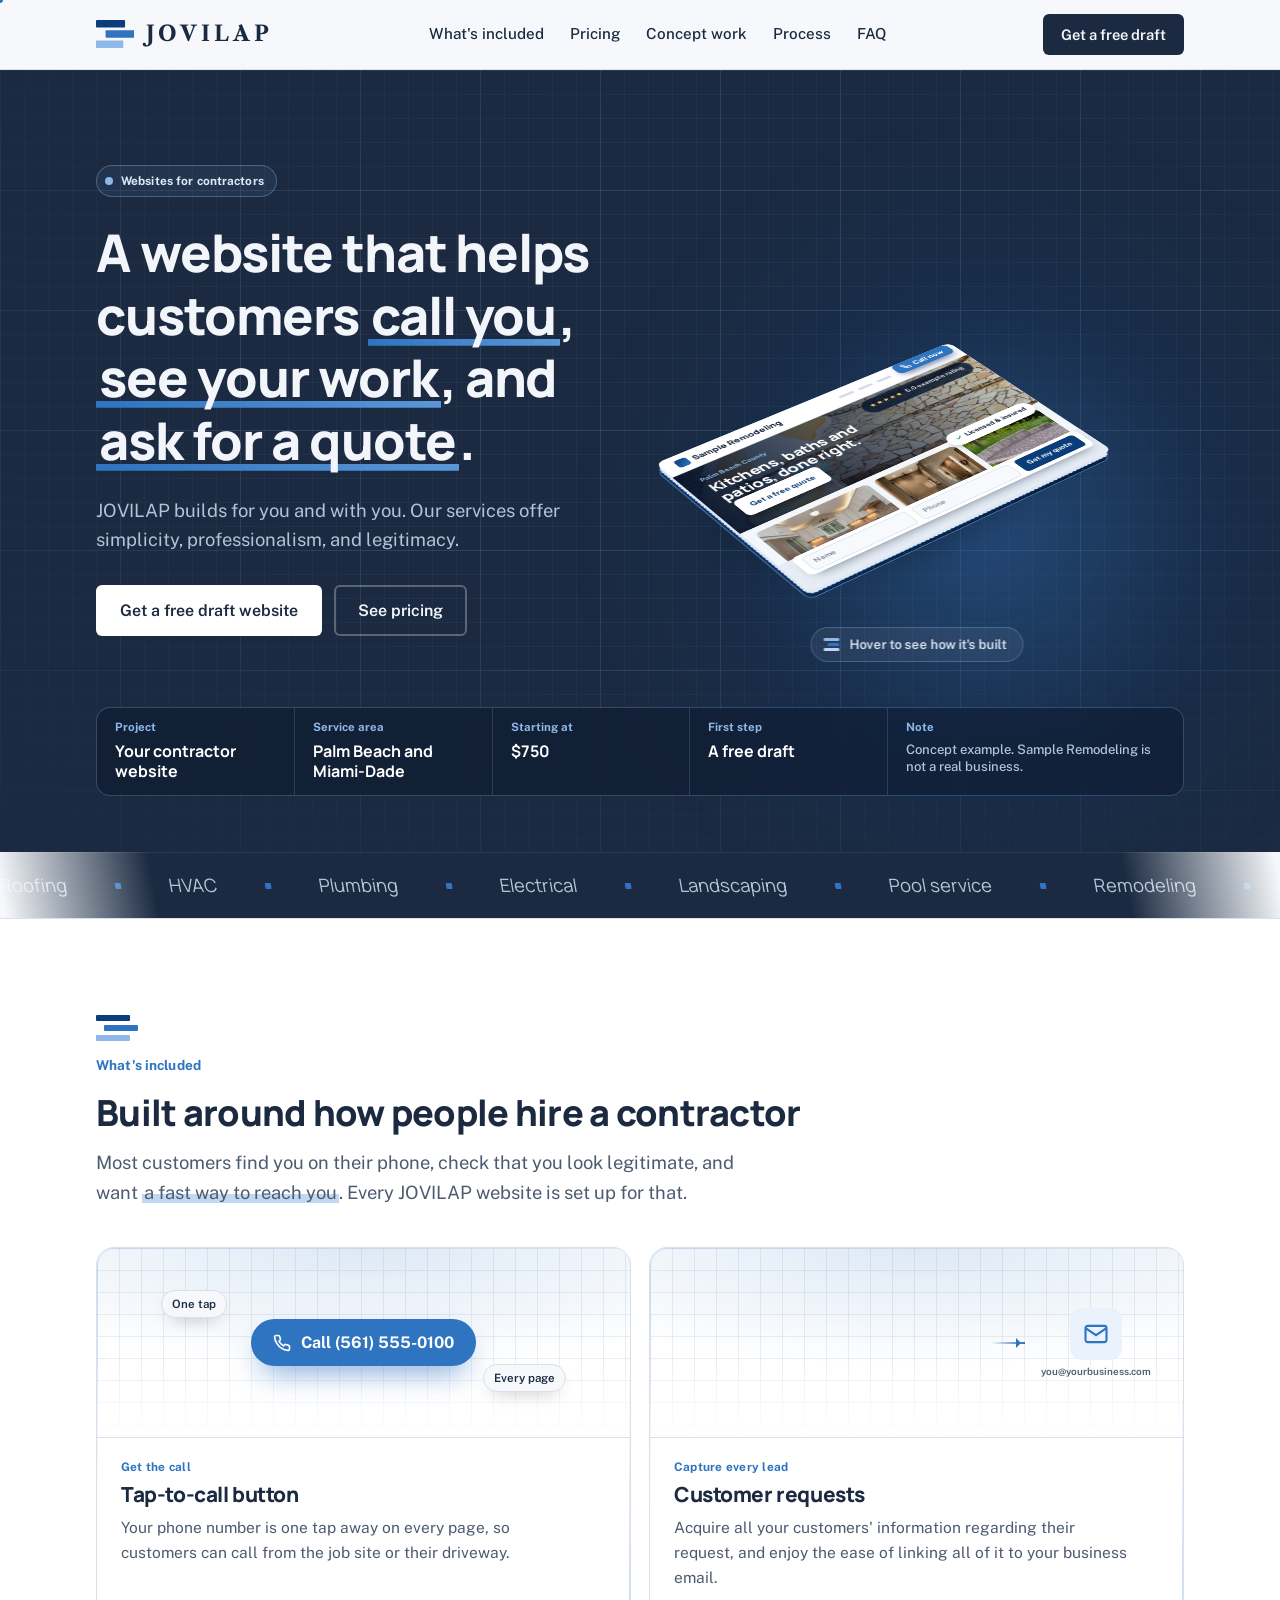
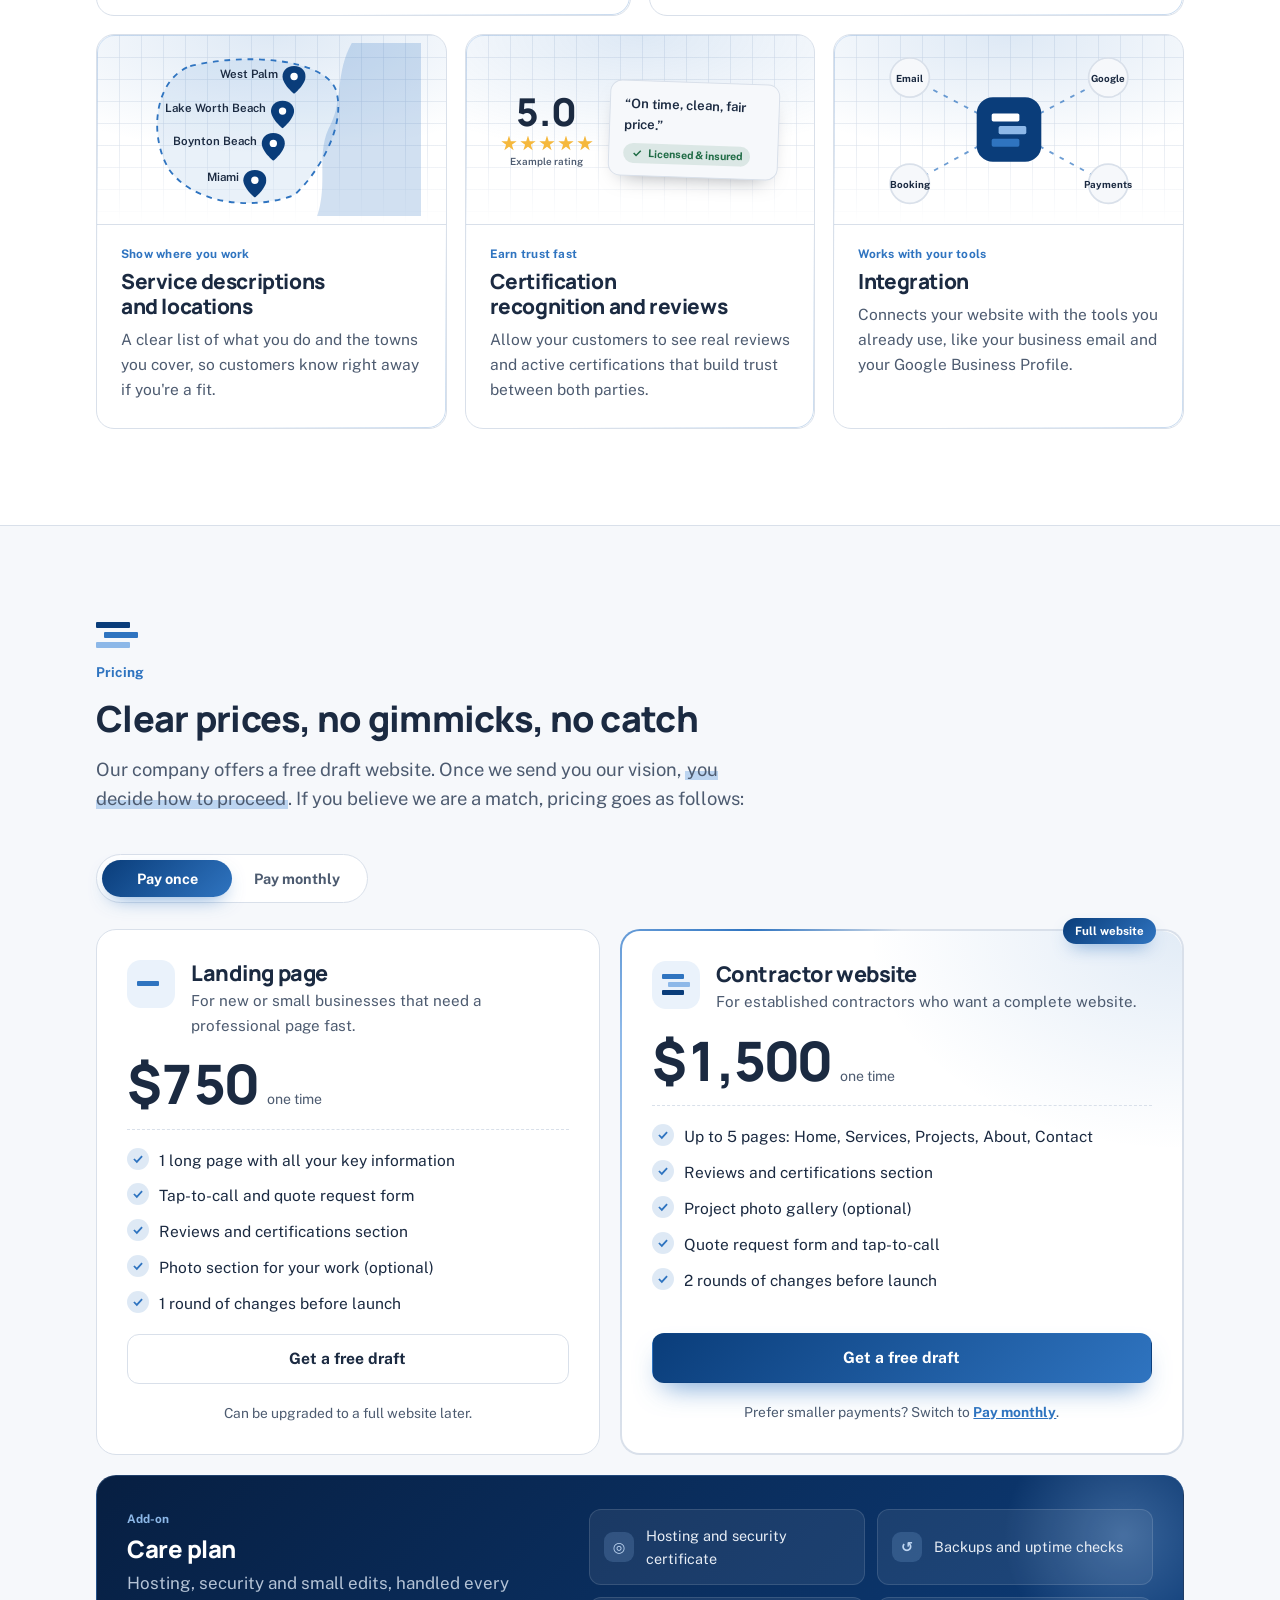
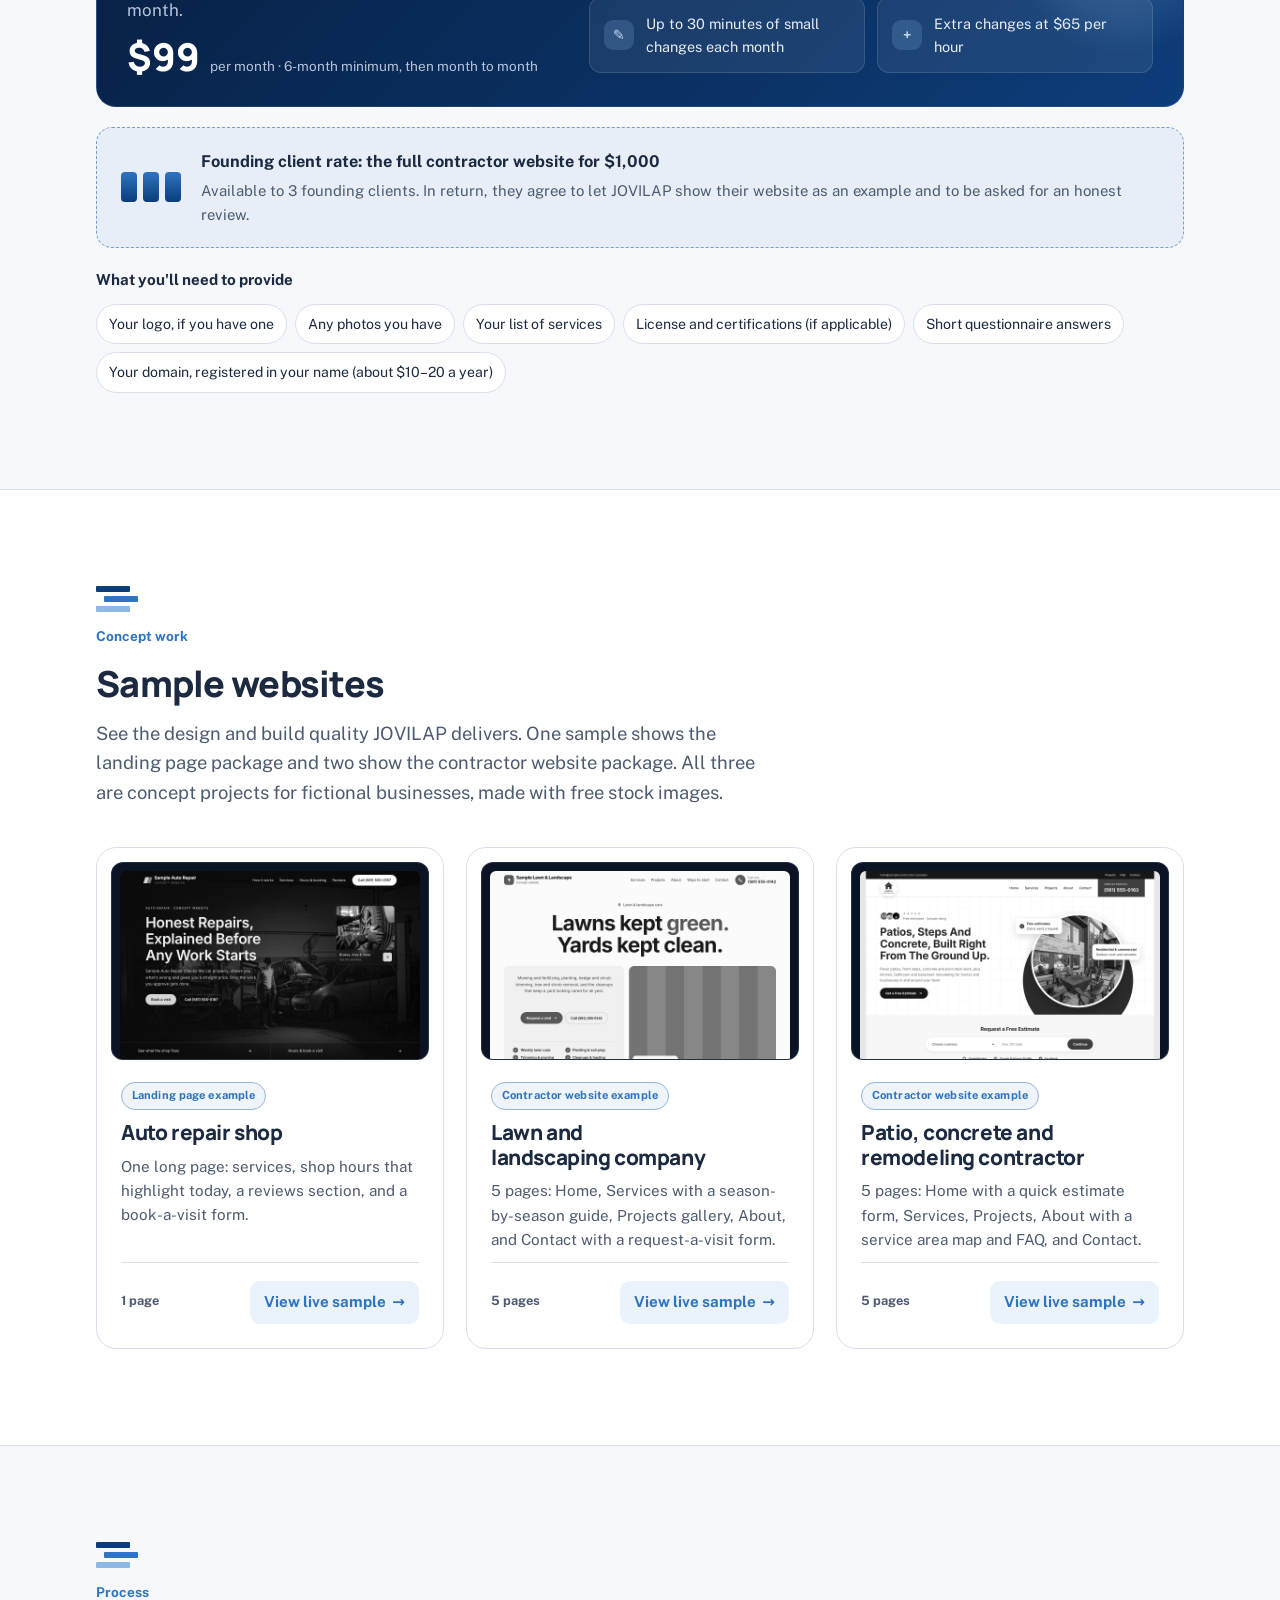
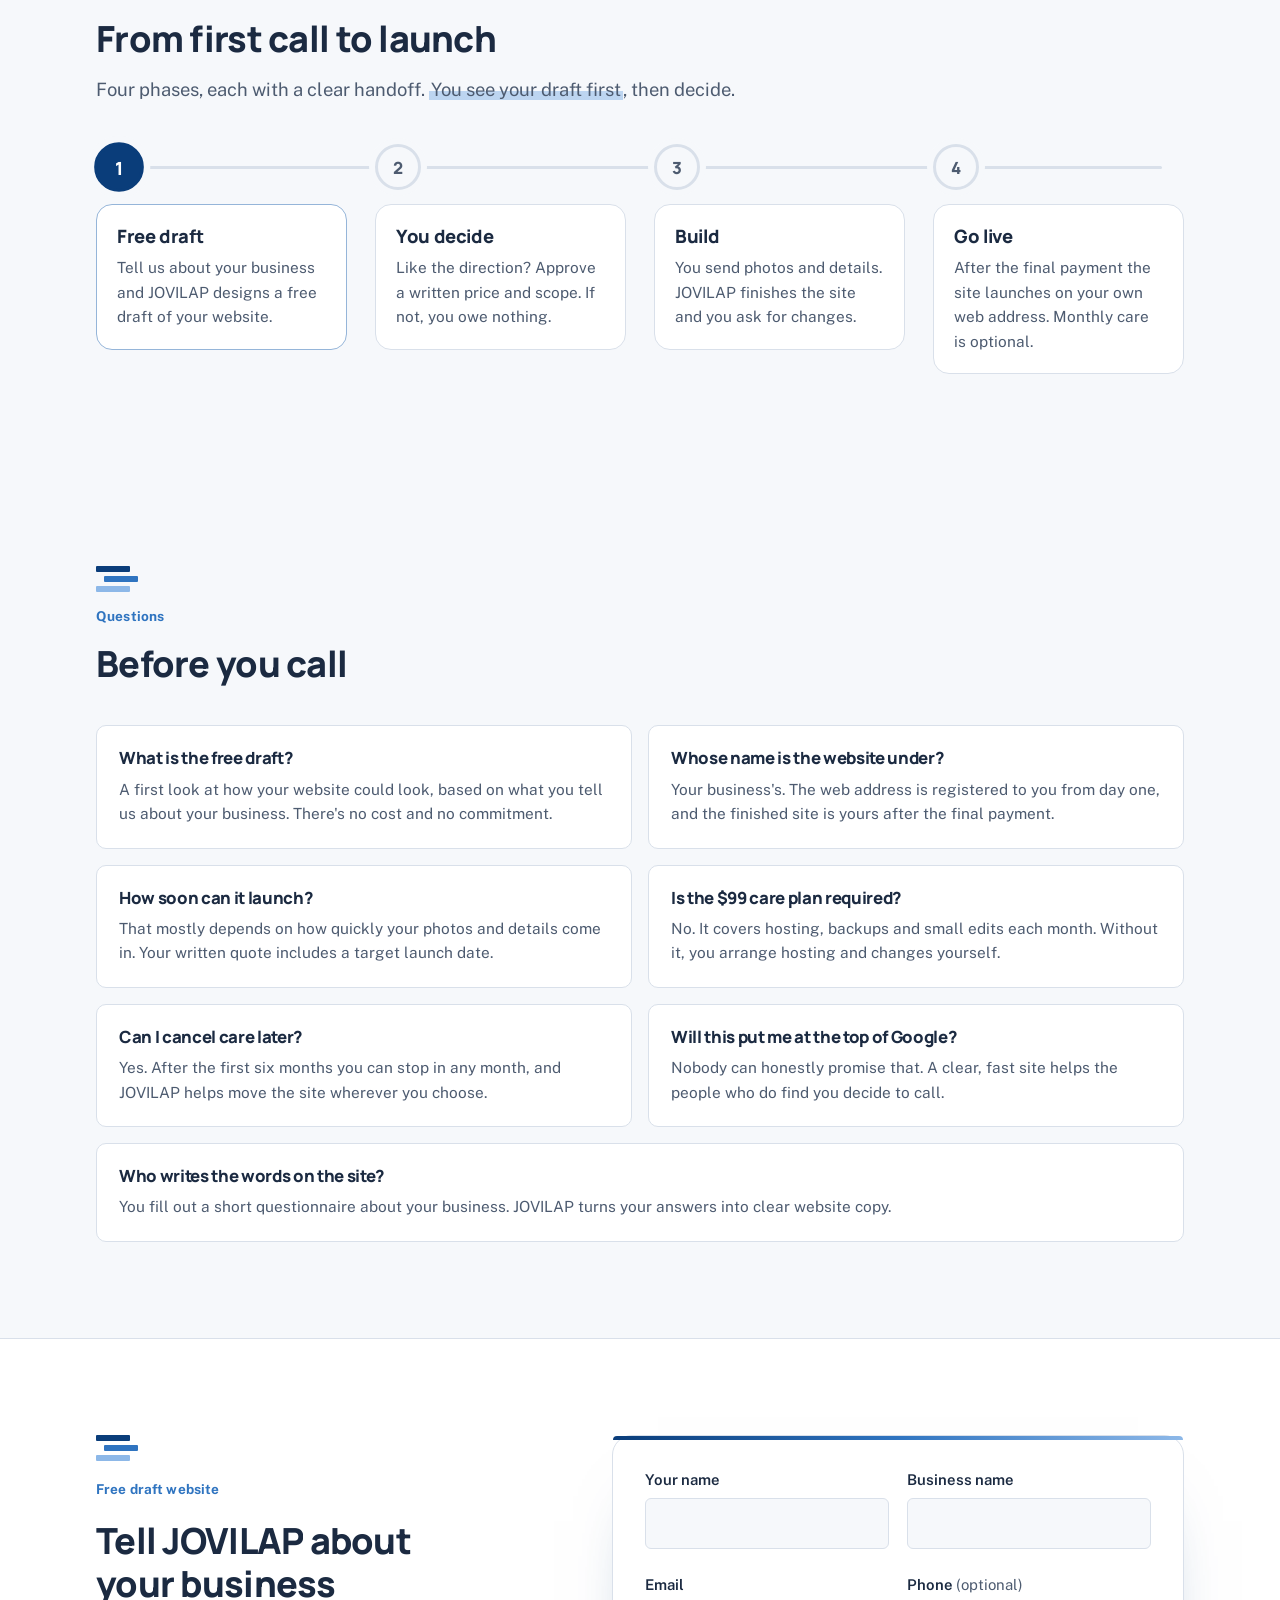
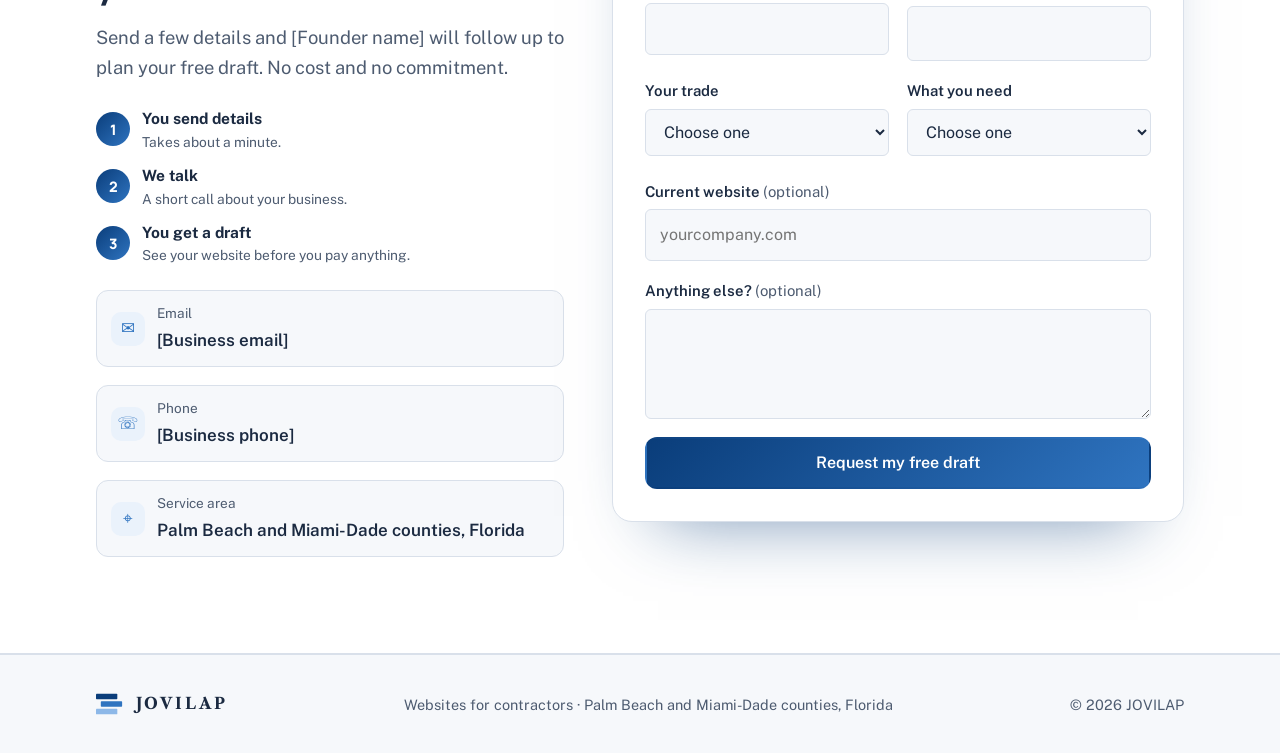
==== commit 66fe80a0: "New blueprint hero: exploded website layer stack with hover and linked headline phrases Co-Authored-" ====
--- a/index.html
+++ b/index.html
@@ -304,95 +304,6 @@
 
 
 
-/* Hero before/after showcase v2 */
-.hx{position:relative;display:grid;gap:16px;justify-items:center;width:100%;max-width:480px;justify-self:center}
-.hx-glow{position:absolute;inset:6% -10% 30%;background:radial-gradient(closest-side,rgba(47,116,192,.55),transparent);filter:blur(30px);z-index:-1;pointer-events:none;animation:hxGlow 6s ease-in-out infinite alternate}
-@keyframes hxGlow{to{opacity:.6;transform:scale(1.06)}}
-.hx-dev{position:relative;width:100%;padding:0 10px 10px;border-radius:20px;border:1px solid transparent;background:linear-gradient(#111D31,#0A1322) padding-box,conic-gradient(from var(--beam),rgba(141,184,232,.18) 0deg,rgba(141,184,232,.18) 250deg,#8DB8E8 300deg,#2F74C0 330deg,rgba(141,184,232,.18) 360deg) border-box;animation:beam 6s linear infinite;box-shadow:0 50px 90px -40px rgba(47,116,192,.75),0 20px 40px -20px rgba(0,0,0,.6)}
-.hx-dev::after{content:"";position:absolute;inset:0;border-radius:20px;background:linear-gradient(150deg,rgba(255,255,255,.07),transparent 35%);pointer-events:none}
-.hx-bar{display:flex;justify-content:center;align-items:center;height:44px}
-.hx-url{display:inline-flex;align-items:center;gap:7px;height:26px;padding:0 14px;border-radius:13px;background:#17263D;border:1px solid rgba(141,184,232,.14);color:#C5D3E4;font:600 .74rem var(--body)}
-.hx-url svg{color:#8DB8E8}
-.hx-view{position:relative;container-type:inline-size;aspect-ratio:10/11.4;border-radius:10px;overflow:hidden;user-select:none;-webkit-user-select:none;touch-action:pan-y;color:#14213A;background:#F5F7FA}
-.hx-after,.hx-before{position:absolute;inset:0}
-.hx-after{display:flex;flex-direction:column;font-family:var(--body);background:#F5F7FA}
-.s-head{display:flex;align-items:center;gap:3cqw;padding:2.8cqw 3.6cqw;background:#fff;border-bottom:1px solid #E4E9F0;flex:none}
-.s-logo{display:flex;align-items:center;gap:1.6cqw;font:800 3.2cqw/1 var(--display);letter-spacing:-.01em;white-space:nowrap}
-.s-logo i{width:4.6cqw;height:4.6cqw;border-radius:1.3cqw;background:linear-gradient(135deg,#0A3D7A,#2F74C0)}
-.s-nav{flex:1;display:flex;justify-content:flex-end;gap:3.4cqw;font:600 2.6cqw var(--body);color:#4D5B70}
-.s-call{position:relative;display:inline-flex;align-items:center;gap:1.2cqw;background:#2F74C0;color:#fff;font:700 2.7cqw/1 var(--body);padding:2cqw 3cqw;border-radius:1.8cqw;white-space:nowrap;box-shadow:0 1.4cqw 3cqw -1.4cqw rgba(47,116,192,.8)}
-.s-call svg{width:2.9cqw;height:2.9cqw}
-.s-hero{position:relative;flex:none;height:46cqw;overflow:hidden;background:#0A1E3D}
-.s-hero img{position:absolute;inset:0;width:100%;height:100%;object-fit:cover;transform-origin:70% 50%;animation:hxKb 16s ease-in-out infinite alternate}
-@keyframes hxKb{from{transform:scale(1.04)}to{transform:scale(1.16) translate(-2%,-1%)}}
-.s-hero::after{content:"";position:absolute;inset:0;background:linear-gradient(90deg,rgba(6,20,44,.94) 0%,rgba(6,20,44,.72) 50%,rgba(6,20,44,.15) 100%)}
-.s-hc{position:relative;z-index:1;height:100%;box-sizing:border-box;display:grid;align-content:center;justify-items:start;gap:2.4cqw;padding:0 5cqw;max-width:74%;color:#fff}
-.s-chip{position:relative;display:inline-flex;align-items:center;gap:1.2cqw;font:700 2.3cqw/1 var(--body);padding:1.4cqw 2.4cqw;border-radius:99px;background:rgba(255,255,255,.14);border:1px solid rgba(255,255,255,.3);-webkit-backdrop-filter:blur(6px);backdrop-filter:blur(6px);white-space:nowrap}
-.s-chip svg{width:2.4cqw;height:2.4cqw;color:#8DE0B0}
-.s-hc strong{font:800 6.2cqw/1.04 var(--display);letter-spacing:-.025em}
-.s-btns{display:flex;gap:1.8cqw}
-.s-btns b{background:#fff;color:#0A3D7A;font:700 2.6cqw/1 var(--body);padding:2.2cqw 3.2cqw;border-radius:1.8cqw}
-.s-btns i{font:600 2.6cqw/1 var(--body);font-style:normal;padding:2.2cqw 3cqw;border-radius:1.8cqw;border:1px solid rgba(255,255,255,.45)}
-.s-rate{font:600 2.3cqw var(--body);color:#D6E4F5}.s-rate span{color:#FFC94D;letter-spacing:.2cqw;margin-right:.8cqw}
-.s-svc{display:grid;grid-template-columns:repeat(3,1fr);gap:2cqw;padding:3.4cqw 3.6cqw 0;flex:none}
-.s-svc>span{display:flex;align-items:center;gap:1.6cqw;background:#fff;border:1px solid #E4E9F0;border-radius:2.2cqw;padding:2.2cqw;font:700 2.6cqw/1 var(--body);box-shadow:0 1cqw 3cqw -2cqw rgba(10,30,60,.25)}
-.s-svc i{flex:none;width:5.4cqw;height:5.4cqw;border-radius:1.6cqw;background:#EAF2FB;color:#2F74C0;display:grid;place-items:center}
-.s-svc svg{width:3.2cqw;height:3.2cqw}
-.s-gal{display:grid;grid-template-columns:1.35fr 1fr 1fr;gap:2cqw;padding:2.6cqw 3.6cqw;flex:1;min-height:0}
-.s-gal img{width:100%;height:100%;object-fit:cover;border-radius:2.2cqw;display:block}
-.s-form{position:relative;display:grid;grid-template-columns:1fr 1fr auto;gap:2cqw;align-items:end;margin:0 3.6cqw 3.6cqw;padding:2.8cqw;background:#fff;border:1px solid #E4E9F0;border-radius:2.6cqw;box-shadow:0 2cqw 5cqw -3cqw rgba(10,30,60,.3);flex:none}
-.s-form>span{display:grid;gap:.9cqw;min-width:0}
-.s-form small{font:600 2cqw/1 var(--body);color:#6B7A90}
-.s-form i{font:500 2.4cqw/1 var(--body);font-style:normal;padding:1.8cqw 2cqw;border:1px solid #DCE3EC;border-radius:1.5cqw;background:#F7F9FC;white-space:nowrap;overflow:hidden}
-.s-form b{background:#0A3D7A;color:#fff;font:700 2.5cqw/1 var(--body);padding:2.3cqw 3cqw;border-radius:1.6cqw;white-space:nowrap}
-.s-toast{position:absolute;right:3.6cqw;top:15cqw;z-index:2;display:flex;align-items:center;gap:2cqw;padding:2cqw 3cqw 2cqw 2cqw;border-radius:2.6cqw;background:rgba(255,255,255,.96);box-shadow:0 3cqw 7cqw -2cqw rgba(0,0,0,.45);font-family:var(--body);opacity:0;animation:hxToast 8s cubic-bezier(.3,1.3,.5,1) 3.6s infinite}
-.s-toast .ic{width:6cqw;height:6cqw;border-radius:50%;background:#2F74C0;color:#fff;display:grid;place-items:center}.s-toast svg{width:3.2cqw;height:3.2cqw}
-.s-toast b{display:block;font:700 2.5cqw/1.2 var(--body)}.s-toast small{display:block;font:500 2.1cqw/1.2 var(--body);color:#5B6B82;margin-top:.4cqw}
-@keyframes hxToast{0%{opacity:0;transform:translateY(-3cqw) scale(.94)}7%,55%{opacity:1;transform:none}63%,100%{opacity:0;transform:translateY(-2cqw) scale(.97)}}
-.hs{position:absolute;top:-2cqw;right:-2cqw;z-index:3;width:4.8cqw;height:4.8cqw;border-radius:50%;background:#0A3D7A;border:.5cqw solid #fff;color:#fff;font:800 2.4cqw/1 var(--body);font-style:normal;display:grid;place-items:center;box-shadow:0 1cqw 2.4cqw rgba(10,30,60,.4);opacity:0;transform:scale(.4);transition:opacity .35s,transform .45s cubic-bezier(.3,1.7,.5,1)}
-.s-call>.hs{right:auto;left:-2.4cqw;top:-1.6cqw}.hs::after{content:"";position:absolute;inset:-.5cqw;border-radius:50%;border:.5cqw solid #8DB8E8;animation:hxPing 2.2s ease-out infinite}
-@keyframes hxPing{from{transform:scale(1);opacity:.9}to{transform:scale(2.1);opacity:0}}
-.vis>.hs{opacity:1;transform:none}
-[data-h]{transition:box-shadow .3s}
-[data-h].hl{box-shadow:0 0 0 .7cqw #8DB8E8,0 0 0 1.6cqw rgba(141,184,232,.35)!important}
-.hx-before{clip-path:inset(0 calc(100% - var(--x)) 0 0);transition:clip-path .8s cubic-bezier(.65,0,.35,1);background:#E8E2C8;background-image:radial-gradient(rgba(90,62,27,.12) 1px,transparent 1.2px);background-size:2.4cqw 2.4cqw;font-family:"Times New Roman",Times,serif;color:#222}
-.o-top{background:linear-gradient(#6B4A20,#4A3214);color:#FFE066;font:700 3.6cqw/1.1 "Times New Roman",serif;text-align:center;padding:2.8cqw 2cqw;border-bottom:.8cqw ridge #C9A35A;text-shadow:.3cqw .3cqw 0 #000;white-space:nowrap}
-.o-body{display:grid;grid-template-columns:29% 1fr;gap:2.4cqw;padding:2.4cqw}
-.o-side{display:grid;gap:2cqw;align-content:start;background:#D6CDA6;padding:2.4cqw;border:.6cqw outset #EFE7C6}
-.o-side u{color:#2B3FD6;font-size:2.9cqw}
-.o-ctr{margin-top:2cqw;font-size:2.2cqw;display:grid;gap:1cqw}.o-ctr tt{justify-self:start;background:#000;color:#3F3;padding:.6cqw 1.2cqw;font:2.4cqw/1 "Courier New",monospace}
-.o-main p{margin:0 0 1.8cqw;font-size:2.75cqw;line-height:1.3}
-.o-main .o-h{font-size:4.2cqw;font-weight:700;color:#7A1C1C;text-decoration:underline;line-height:1.15}
-.o-img{height:24cqw;border:.7cqw inset #CFC6A0;margin-bottom:1.8cqw;overflow:hidden;background:#BDB38E}
-.o-img img{width:100%;height:100%;object-fit:cover;image-rendering:pixelated;filter:saturate(.55) sepia(.3) contrast(.9);display:block}
-.o-main .o-sm{font-size:2.35cqw;color:#555}
-.o-uc{margin-bottom:1.8cqw;padding:1cqw;background:repeating-linear-gradient(-45deg,#F5C400 0 2cqw,#1B1B1B 2cqw 4cqw);text-align:center}
-.o-uc span{display:inline-block;background:#F5C400;color:#000;font:700 2.4cqw/1 Arial,sans-serif;padding:1cqw 2cqw;animation:hxBlink 1.2s steps(1) infinite}
-@keyframes hxBlink{50%{opacity:.25}}
-.hx-line{position:absolute;top:0;bottom:0;left:var(--x);width:2px;margin-left:-1px;z-index:4;background:#fff;box-shadow:0 0 14px 2px rgba(141,184,232,.9);pointer-events:none;transition:left .8s cubic-bezier(.65,0,.35,1)}
-.hx-line span{position:absolute;top:50%;left:50%;width:48px;height:48px;margin:-24px 0 0 -24px;border-radius:50%;background:#fff;color:#0A3D7A;display:grid;place-items:center;box-shadow:0 8px 24px rgba(10,18,32,.35),0 0 0 6px rgba(255,255,255,.22);transition:transform .25s}
-.hx-line span::before{content:"";position:absolute;inset:-6px;border-radius:50%;border:2px solid rgba(255,255,255,.7);animation:hxPing 2.4s ease-out infinite}
-.hx-dev.drag .hx-before,.hx-dev.drag .hx-line{transition:none}
-.hx-view:hover .hx-line span{transform:scale(1.08)}
-.hx-view:focus-within .hx-line span{box-shadow:0 0 0 4px #8DB8E8,0 8px 24px rgba(10,18,32,.35)}
-.hx-tag{position:absolute;bottom:3.2cqw;z-index:4;font:700 2.7cqw/1 var(--body);padding:1.6cqw 2.8cqw;border-radius:99px;pointer-events:none;-webkit-backdrop-filter:blur(8px);backdrop-filter:blur(8px);transition:opacity .3s}
-.hx-tag.l{left:3.2cqw;background:rgba(74,50,20,.88);color:#FFE9B0}.hx-tag.r{right:3.2cqw;background:rgba(10,61,122,.9);color:#fff}
-.hx-tag.off{opacity:0}
-.hx-view input{position:absolute;inset:0;z-index:5;width:100%;height:100%;opacity:0;margin:0;cursor:ew-resize}
-.hx-ctl{position:relative;display:grid;grid-template-columns:repeat(3,1fr);padding:4px;border-radius:12px;background:rgba(255,255,255,.06);border:1px solid rgba(255,255,255,.12);min-width:280px}
-.hx-ctl i{position:absolute;top:4px;bottom:4px;left:4px;width:calc((100% - 8px)/3);border-radius:9px;background:#fff;box-shadow:0 4px 14px rgba(0,0,0,.3);transform:translateX(calc(var(--s,1)*100%));transition:transform .5s cubic-bezier(.3,1.3,.5,1),opacity .3s}
-.hx-ctl.free i{opacity:0}
-.hx-ctl button{position:relative;z-index:1;border:0;background:none;color:#B4C3D6;font:600 .84rem var(--body);padding:8px 16px;border-radius:9px;cursor:pointer;transition:color .3s}
-.hx-ctl button:hover{color:#fff}.hx-ctl button.on{color:#1B2A41}
-.hx-keys{list-style:none;margin:0;padding:0;display:grid;grid-template-columns:repeat(3,1fr);gap:8px;width:100%}
-.hx-keys li{display:flex;gap:9px;align-items:flex-start;padding:11px 12px;border-radius:12px;background:rgba(255,255,255,.04);border:1px solid rgba(255,255,255,.1);cursor:default;opacity:.5;transition:opacity .35s,border-color .35s,background .35s,transform .35s}
-.hx-keys li.on{opacity:1;border-color:rgba(141,184,232,.4);background:rgba(141,184,232,.08)}
-.hx-keys li.on:hover{transform:translateY(-2px);border-color:#8DB8E8}
-.hx-keys li>span{flex:none;width:20px;height:20px;border-radius:50%;background:#0A3D7A;border:1.5px solid #fff;color:#fff;font:800 .66rem/1 var(--body);display:grid;place-items:center}
-.hx-keys p{margin:0;font-size:.78rem;line-height:1.35;color:#B4C3D6}.hx-keys b{display:block;color:#fff;font-weight:700}
-@media (max-width:520px){.hx-dev{padding:0 7px 7px;border-radius:16px}.hx-bar{height:38px}.hx-keys{gap:6px}.hx-keys li{flex-direction:column;gap:6px;padding:10px}.hx-keys p{font-size:.74rem}.hx-ctl{min-width:0;width:100%}}
-@media (prefers-reduced-motion:reduce){.hx-glow,.hx-dev,.s-hero img,.s-toast,.hs::after,.hx-line span::before,.o-uc span{animation:none}.s-toast{opacity:1}.hx-before,.hx-line,.hs,.hx-ctl i{transition:none}}
-
 /* De-duplicated styling: sans labels, monitor frame, phase track, Q&A grid */
 .label,.pill-tag,.bld-hint{text-transform:none!important;letter-spacing:.01em!important;font-weight:700}
 .label{font-size:.85rem;display:inline-flex;align-items:center;gap:8px}
@@ -601,11 +512,6 @@
   .sticky-cta .btn{width:100%}
   footer{padding-bottom:96px}
 }
-/* hero showcase fixes */
-.hx-after{z-index:0}.hx-before{z-index:1}
-.s-nav span:nth-child(3){display:none}
-.hx-bar{position:relative}.hx-tag{position:absolute;top:50%;bottom:auto;transform:translateY(-50%);font:700 .68rem/1 var(--body);padding:6px 10px}.hx-tag.l{left:4px}.hx-tag.r{right:4px}.hx-tag.off{opacity:.35}@media (max-width:420px){.hx-url{font-size:.66rem;padding:0 10px}.hx-tag{font-size:.62rem;padding:5px 8px}}
-.hx-dev{transform:perspective(1400px) rotateX(calc(var(--sx,0deg) + var(--px,0deg))) rotateY(var(--py,0deg)) scale(var(--ss,1));transition:transform .35s cubic-bezier(.2,.7,.2,1);will-change:transform}
 /* ===== Motion layer ===== */
 html,body{overflow-x:clip}
 #mo-prog{position:fixed;left:0;top:0;height:3px;width:100%;z-index:60;transform-origin:0 50%;transform:scaleX(var(--p,0));background:linear-gradient(90deg,#0A3D7A,#2F74C0,#8DB8E8);box-shadow:0 0 12px rgba(47,116,192,.7);pointer-events:none}
@@ -623,7 +529,7 @@
 .logo:hover svg rect:nth-child(1){transform:translateX(12px)}.logo:hover svg rect:nth-child(2){transform:translateX(-12px)}.logo:hover svg rect:nth-child(3){transform:translateX(8px)}
 .logo:hover svg rect:nth-child(2){transition-delay:.05s}.logo:hover svg rect:nth-child(3){transition-delay:.1s}
 /* button shine + ripple */
-.btn,.pr-cta,.hx-ctl button,.pay-toggle button{position:relative;overflow:hidden;isolation:isolate}
+.btn,.pr-cta,.pay-toggle button{position:relative;overflow:hidden;isolation:isolate}
 .btn::before,.pr-cta::before{content:"";position:absolute;top:0;bottom:0;left:-60%;width:45%;z-index:-1;background:linear-gradient(100deg,transparent,rgba(255,255,255,.45),transparent);transform:skewX(-20deg);transition:left .7s cubic-bezier(.2,.7,.2,1);pointer-events:none}
 .btn:hover::before,.pr-cta:hover::before{left:130%}
 .mo-rip{position:absolute;border-radius:50%;background:currentColor;opacity:.25;transform:scale(0);pointer-events:none;animation:moRip .65s ease-out forwards}
@@ -680,7 +586,117 @@
 #mo-top .ar{width:18px;height:18px;transition:transform .3s}#mo-top:hover .ar{transform:translateY(-3px)}
 @media (max-width:860px){#mo-top{bottom:88px;right:14px;width:44px;height:44px}
   .sticky-cta{transform:translateY(110%);transition:transform .45s cubic-bezier(.2,.7,.2,1)}.sticky-cta.on{transform:none}}
-@media (prefers-reduced-motion:reduce){.mo,.mo-w>span{opacity:1!important;transform:none!important;filter:none!important;transition:none!important}#mo-prog{display:none}.hx-dev{transform:none!important}.sticky-cta{transform:none!important}}
+@media (prefers-reduced-motion:reduce){.mo,.mo-w>span{opacity:1!important;transform:none!important;filter:none!important;transition:none!important}#mo-prog{display:none}.sticky-cta{transform:none!important}}
+/* ===== Blueprint hero ===== */
+.bp-hero{padding-block:clamp(36px,5vw,64px) clamp(36px,5vw,56px)}
+.bp-bg{position:absolute;inset:0;z-index:-1;overflow:hidden;pointer-events:none}
+.bp-grid{position:absolute;inset:0;background-image:linear-gradient(rgba(141,184,232,.06) 1px,transparent 1px),linear-gradient(90deg,rgba(141,184,232,.06) 1px,transparent 1px),linear-gradient(rgba(141,184,232,.12) 1px,transparent 1px),linear-gradient(90deg,rgba(141,184,232,.12) 1px,transparent 1px);background-size:24px 24px,24px 24px,120px 120px,120px 120px;-webkit-mask-image:radial-gradient(ellipse 90% 80% at 60% 40%,#000 40%,transparent 100%);mask-image:radial-gradient(ellipse 90% 80% at 60% 40%,#000 40%,transparent 100%)}
+.bp-grid.lit{background-image:linear-gradient(rgba(141,184,232,.5) 1px,transparent 1px),linear-gradient(90deg,rgba(141,184,232,.5) 1px,transparent 1px);background-size:24px 24px;-webkit-mask-image:radial-gradient(200px circle at var(--cx,-999px) var(--cy,-999px),#000,transparent 75%);mask-image:radial-gradient(200px circle at var(--cx,-999px) var(--cy,-999px),#000,transparent 75%)}
+.bp-orb{position:absolute;right:-8%;top:8%;width:62%;aspect-ratio:1;border-radius:50%;background:radial-gradient(closest-side,rgba(47,116,192,.42),rgba(10,61,122,.15) 60%,transparent);filter:blur(20px);animation:bpOrb 12s ease-in-out infinite alternate}
+@keyframes bpOrb{to{transform:translate(-6%,8%) scale(1.08)}}
+.bp-grid-l{display:grid;grid-template-columns:minmax(0,1fr) minmax(0,1.02fr);gap:32px;align-items:center}
+.bp-copy{gap:24px}
+/* headline phrases */
+.bp-hero h1 .hl{position:relative;color:inherit;text-decoration:none;white-space:nowrap;padding:0 .06em;border-radius:.12em;background:linear-gradient(90deg,#2F74C0,#5A97D8) 0 92%/0% .13em no-repeat;-webkit-box-decoration-break:clone;box-decoration-break:clone;transition:background-size .55s cubic-bezier(.2,.8,.2,1),color .3s;animation:bpUnder .9s cubic-bezier(.2,.8,.2,1) forwards;animation-delay:calc(2.3s + var(--n,0)*.25s)}
+.bp-hero h1 .hl[data-t=work]{--n:1}.bp-hero h1 .hl[data-t=quote]{--n:2}
+@keyframes bpUnder{to{background-size:100% .13em}}
+.bp-hero h1 .hl:hover,.bp-hero h1 .hl:focus-visible,.bp-hero h1 .hl.on{background-size:100% 100%!important;color:#fff;outline:none}
+.bp-hero h1 .hl:hover .w{transform:none!important;color:#fff!important}
+.bp-hero h1 .hl>i{position:absolute;right:-.28em;top:-.42em;width:.62em;height:.62em;border-radius:50%;background:#fff;color:#0A3D7A;display:grid;place-items:center;box-shadow:0 .1em .3em rgba(0,0,0,.35);transform:scale(0) rotate(-40deg);transition:transform .45s cubic-bezier(.3,1.7,.5,1)}
+.bp-hero h1 .hl>i svg{width:58%;height:58%}
+.bp-hero h1 .hl:hover>i,.bp-hero h1 .hl:focus-visible>i,.bp-hero h1 .hl.on>i{transform:none}
+/* scene */
+.bp-scene{position:relative;width:100%;max-width:620px;justify-self:end;aspect-ratio:1/1;perspective:2200px;cursor:pointer;-webkit-tap-highlight-color:transparent;animation:bpIn 1s cubic-bezier(.2,.8,.2,1) 1.4s backwards}
+@keyframes bpIn{from{opacity:0}}
+.bp-iso{--rx:57deg;--rz:-38deg;--g:5px;position:absolute;left:44%;top:62%;width:70%;aspect-ratio:10/7;container-type:inline-size;transform-style:preserve-3d;transform:translate(-50%,-50%) rotateX(var(--rx)) rotateZ(var(--rz));transition:transform .7s cubic-bezier(.2,.8,.2,1)}
+.bp-scene.open .bp-iso{--g:clamp(60px,6.3vw,86px)}
+.bp-shadow{position:absolute;inset:-4%;border-radius:8%;transform:translateZ(-24px);background:radial-gradient(closest-side,rgba(0,0,0,.6),transparent);filter:blur(10px);transition:transform .8s,opacity .8s}
+.bp-scene.open .bp-shadow{transform:translateZ(-40px) scale(1.06);opacity:.8}
+.bp-l{position:absolute;inset:0;border-radius:2.4cqw;transform-style:preserve-3d;transform:translateZ(calc(var(--i)*var(--g)));transition:transform .85s cubic-bezier(.3,1.25,.4,1),box-shadow .5s;transition-delay:calc(var(--i)*55ms);animation:bpDrop 1.1s cubic-bezier(.2,.9,.25,1.15) backwards;animation-delay:calc(1.7s + var(--i)*.24s)}
+@keyframes bpDrop{from{transform:translateZ(calc(var(--i)*var(--g) + 240px));opacity:0}}
+.bp-scene.open .bp-l{box-shadow:0 0 0 1px rgba(141,184,232,.55),0 0 4cqw rgba(47,116,192,.35)}
+.bp-scene.open .bp-l3{box-shadow:none}
+.bp-l0::after,.bp-l1::after,.bp-l2::after{content:"";position:absolute;inset:-1px;border-radius:inherit;background:rgba(6,14,28,.6);opacity:0;pointer-events:none;transition:opacity .4s}
+.bp-scene.has-f .bp-l:not(.focus)::after{opacity:1}.bp-scene.has-f .bp-l3:not(.focus)>span{opacity:.35}.bp-scene.has-f .bp-l3.focus>span:not(.glow){opacity:.45}.bp-scene.has-f .bp-l2.focus .f-hero,.bp-scene.has-f .bp-l2.focus .f-head{opacity:.55}
+/* L0 foundation */
+.bp-l0{background:linear-gradient(135deg,#0D3264,#081C3A);border:1px solid rgba(141,184,232,.55);overflow:visible}
+.l0-grid{position:absolute;inset:0;border-radius:inherit;background-image:linear-gradient(rgba(141,184,232,.16) 1px,transparent 1px),linear-gradient(90deg,rgba(141,184,232,.16) 1px,transparent 1px);background-size:5cqw 5cqw}
+.l0-url{position:absolute;left:50%;top:30%;transform:translateX(-50%);display:flex;align-items:center;gap:1.6cqw;padding:1.8cqw 3.4cqw;border-radius:99px;background:rgba(141,184,232,.14);border:1px solid rgba(141,184,232,.4);color:#E7EDF5;font:700 3.6cqw/1 var(--body);white-space:nowrap}
+.l0-url svg{width:3.4cqw;height:3.4cqw;color:#8DB8E8}
+.l0-chips{position:absolute;left:6%;right:6%;top:56%;display:flex;flex-wrap:wrap;justify-content:center;gap:1.8cqw}
+.l0-chips span{font:600 2.7cqw/1 var(--body);color:#BFD6F2;padding:1.6cqw 2.4cqw;border-radius:1.4cqw;border:1px dashed rgba(141,184,232,.5)}
+/* L1 framing */
+.bp-l1{background:rgba(235,243,252,.94);border:1.5px dashed #2F74C0}
+.wf{position:absolute;display:grid;place-items:center;border:1.5px dashed #2F74C0;border-radius:1.4cqw;background:rgba(47,116,192,.07);color:#2F74C0;font:700 2.5cqw/1 var(--body)}
+.wf-h{left:3%;right:3%;top:3%;height:8%}
+.wf-hero{left:3%;right:3%;top:15%;height:40%}
+.wf-c{top:59%;height:19%;width:29.3%}
+.bp-l1 .wf:nth-child(3){left:3%}.bp-l1 .wf:nth-child(4){left:35.35%}.bp-l1 .wf:nth-child(5){left:67.7%}
+.wf-f{left:3%;right:3%;top:82%;height:14%}
+/* L2 finishes */
+.bp-l2{background:#F3F6FA}
+.f-head{position:absolute;left:0;right:0;top:0;height:12%;display:flex;align-items:center;justify-content:space-between;padding:0 4%;background:#fff;border-radius:2.4cqw 2.4cqw 0 0;border-bottom:1px solid #E1E7EF}
+.f-logo{display:flex;align-items:center;gap:1.4cqw;font:800 2.9cqw/1 var(--display);color:#14213A;white-space:nowrap}.f-logo i{width:3.8cqw;height:3.8cqw;border-radius:1cqw;background:linear-gradient(135deg,#0A3D7A,#2F74C0)}
+.f-nav{display:flex;gap:1.6cqw;margin-right:22%}.f-nav i{width:5cqw;height:1cqw;border-radius:1cqw;background:#D3DCE7}
+.f-hero{position:absolute;left:0;right:0;top:12%;height:45%;overflow:hidden;background:#0A1E3D}
+.f-hero img{position:absolute;inset:0;width:100%;height:100%;object-fit:cover}
+.f-hero::after{content:"";position:absolute;inset:0;background:linear-gradient(90deg,rgba(6,20,44,.94),rgba(6,20,44,.6) 55%,rgba(6,20,44,.1))}
+.f-hero>div{position:absolute;z-index:1;left:5%;top:14%;width:60%;display:grid;gap:1.4cqw;color:#fff}
+.f-hero small{font:700 2.2cqw/1 var(--body);color:#8DB8E8}
+.f-hero strong{font:800 5cqw/1.04 var(--display);letter-spacing:-.02em}
+.f-gal{position:absolute;left:3%;right:3%;top:60%;height:19%;display:grid;grid-template-columns:1.3fr 1fr 1fr;gap:2%;border-radius:1.6cqw;transition:box-shadow .4s}
+.f-gal img{width:100%;height:100%;object-fit:cover;border-radius:1.6cqw;display:block}
+.f-foot{position:absolute;left:0;right:0;bottom:0;height:19%;background:#E6EDF5;border-radius:0 0 2.4cqw 2.4cqw}
+/* L3 fixtures */
+.bp-l3{background:transparent}
+.bp-l3>span{position:absolute;transition:opacity .4s,box-shadow .4s!important;display:flex;align-items:center;gap:1.2cqw;white-space:nowrap;font-family:var(--body);transition:box-shadow .4s,transform .4s}
+.x-call{right:3%;top:2.4%;height:7.2%;padding:0 2.6cqw;border-radius:1.6cqw;background:#2F74C0;color:#fff;font-weight:700;font-size:2.6cqw;box-shadow:0 1.6cqw 3cqw -1cqw rgba(10,40,90,.7)}
+.x-call svg{width:2.8cqw;height:2.8cqw}
+.x-cta{left:5%;top:41%;padding:1.9cqw 3.2cqw;border-radius:1.6cqw;background:#fff;color:#0A3D7A;font-weight:700;font-size:2.6cqw;box-shadow:0 1.6cqw 3cqw -1cqw rgba(0,0,0,.5)}
+.x-rate{right:4%;top:16%;padding:1.5cqw 2.4cqw;border-radius:99px;background:rgba(6,20,44,.82);border:1px solid rgba(255,255,255,.2);color:#E7EDF5;font-weight:600;font-size:2.3cqw}
+.x-rate b{color:#FFC94D;letter-spacing:.2cqw}
+.x-lic{right:4%;top:55%;padding:1.4cqw 2.4cqw;border-radius:99px;background:#fff;color:#14213A;font-weight:700;font-size:2.3cqw;box-shadow:0 1.6cqw 3cqw -1.4cqw rgba(0,0,0,.5)}
+.x-lic svg{width:2.4cqw;height:2.4cqw;color:#1F9D57}
+.x-form{left:3%;right:3%;top:82.5%;height:13%;padding:0 2%;gap:2%!important;border-radius:1.8cqw;background:#fff;box-shadow:0 2cqw 4cqw -2cqw rgba(10,30,60,.55)}
+.x-form i{flex:1;font:500 2.3cqw/1 var(--body);font-style:normal;color:#6B7A90;padding:1.8cqw 2cqw;border:1px solid #DCE3EC;border-radius:1.2cqw;background:#F7F9FC}
+.x-form b{background:#0A3D7A;color:#fff;font:700 2.4cqw/1 var(--body);padding:2cqw 2.8cqw;border-radius:1.2cqw}
+[data-g].glow{box-shadow:0 0 0 .7cqw #8DB8E8,0 0 7cqw 1cqw rgba(141,184,232,.85)!important}
+/* billboard labels */
+.bp-anc{position:absolute;right:0;top:0;width:1px;height:1px;pointer-events:none}
+.bp-labs{position:absolute;inset:0;pointer-events:none;z-index:2}
+.bp-lab{position:absolute;left:0;top:0;display:flex;align-items:center;transform:translate(var(--lx,0),var(--ly,0)) translateY(-50%);opacity:0;transition:opacity .45s}
+.bp-lab::before{content:"";flex:none;width:34px;height:2px;margin-right:8px;border-radius:2px;background:linear-gradient(90deg,#8DB8E8,rgba(141,184,232,.35));box-shadow:-3px 0 0 1px #8DB8E8}
+.lab-box{display:block;padding:7px 11px;border-radius:10px;background:rgba(9,20,40,.92);border:1px solid rgba(141,184,232,.38);box-shadow:0 10px 24px -12px rgba(0,0,0,.6)}
+.lab-box b{display:block;font:800 .8rem/1.2 var(--display);color:#fff;white-space:nowrap}
+.lab-box small{display:block;font:500 .7rem/1.3 var(--body);color:#B4C3D6;width:max-content;max-width:170px}
+.bp-scene.open .bp-lab{opacity:1;transition-delay:calc(.25s + var(--i)*.08s)}
+.bp-scene.has-f .bp-lab:not(.focus){opacity:.3}
+/* dimension line */
+.bp-dim{position:absolute;left:12%;right:12%;top:4%;height:12px;border-left:1.5px solid rgba(141,184,232,.6);border-right:1.5px solid rgba(141,184,232,.6);display:grid;place-items:center;opacity:.9}
+.bp-dim::before{content:"";position:absolute;left:0;right:0;top:50%;height:1px;background:rgba(141,184,232,.55)}
+.bp-dim span{position:relative;padding:0 10px;background:var(--band,#0E1729);font:600 .72rem/1 var(--body);color:#8DB8E8;letter-spacing:.02em}
+/* hint */
+.bp-hint{position:absolute;left:50%;bottom:1%;transform:translateX(-50%);display:inline-flex;align-items:center;gap:10px;padding:9px 16px 9px 12px;border-radius:99px;border:1px solid rgba(141,184,232,.3);background:rgba(255,255,255,.06);-webkit-backdrop-filter:blur(8px);backdrop-filter:blur(8px);color:#DCE6F2;font:600 .82rem var(--body);cursor:pointer;white-space:nowrap;transition:background .3s,border-color .3s}
+.bp-hint:hover,.bp-hint[aria-pressed=true]{background:rgba(141,184,232,.16);border-color:#8DB8E8}
+.bp-hint-ic{display:grid;gap:2px;width:16px}
+.bp-hint-ic i{height:3px;border-radius:2px;background:#8DB8E8;transition:transform .5s cubic-bezier(.3,1.6,.5,1)}
+.bp-hint-ic i:nth-child(2){margin-left:4px;background:#2F74C0}.bp-hint-ic i:nth-child(3){background:#BFD6F2}
+.bp-scene.open .bp-hint-ic i:nth-child(1){transform:translateY(-2px)}.bp-scene.open .bp-hint-ic i:nth-child(3){transform:translateY(2px)}
+.bp-hint .t-touch{display:none}
+@media (hover:none){.bp-hint .t-fine{display:none}.bp-hint .t-touch{display:inline}}
+/* title block */
+.tblock{margin:clamp(24px,4vw,40px) 0 0;display:grid;grid-template-columns:repeat(4,minmax(0,1fr)) minmax(0,1.5fr);border:1px solid rgba(141,184,232,.28);border-radius:14px;overflow:hidden;background:rgba(9,20,40,.45);-webkit-backdrop-filter:blur(6px);backdrop-filter:blur(6px)}
+.tblock>div{position:relative;padding:14px 18px;border-left:1px solid rgba(141,184,232,.2);isolation:isolate;overflow:hidden}
+.tblock>div:first-child{border-left:0}
+.tblock>div::before{content:"";position:absolute;inset:0;z-index:-1;background:linear-gradient(90deg,rgba(47,116,192,.32),rgba(47,116,192,.08));transform:scaleX(0);transform-origin:left;transition:transform .5s cubic-bezier(.2,.8,.2,1)}
+.tblock>div:hover::before{transform:none}
+.tblock dt{font:700 .72rem/1 var(--body);color:#8DB8E8;margin-bottom:7px}
+.tblock dd{margin:0;font:700 1rem/1.25 var(--display);color:#fff;transition:transform .4s cubic-bezier(.3,1.5,.5,1)}
+.tblock>div:hover dd{transform:translateX(4px)}
+.tblock .tb-note dd{font:500 .82rem/1.35 var(--body);color:#B4C3D6}
+@media (max-width:980px){.bp-grid-l{grid-template-columns:1fr;gap:8px}.bp-scene{justify-self:center;max-width:560px}.tblock{grid-template-columns:repeat(2,minmax(0,1fr))}.tblock>div{border-top:1px solid rgba(141,184,232,.2)}.tblock>div:nth-child(-n+2){border-top:0}.tblock>div:nth-child(odd){border-left:0}.tblock .tb-note{grid-column:1/-1;border-left:0}}
+@media (max-width:560px){.bp-scene{aspect-ratio:1/1.08}.bp-iso{width:60%;left:38%;top:64%}.bp-lab::before{width:16px;margin-right:5px}.lab-box{padding:6px 9px}.lab-box small{display:none!important}.lab-box b{font-size:.68rem}.lab-box small{font-size:.6rem;max-width:112px}.bp-dim{left:6%;right:6%}.bp-hint{font-size:.78rem}}
+@media (prefers-reduced-motion:reduce){.bp-l,.bp-scene,.bp-orb,.bp-hero h1 .hl{animation:none}.bp-hero h1 .hl{background-size:100% .13em}.bp-l,.bp-iso,.bp-lab{transition:none}}
 </style>
 </head>
 <body>
@@ -708,78 +724,59 @@
 </header>
 
 <main id="top">
-  <section class="hero">
-    <div class="gridlines" aria-hidden="true"></div>
-    <div class="rays" aria-hidden="true"><i></i><i></i><i></i></div>
-    <div class="floor" aria-hidden="true"></div>
-    <div class="wrap hero-grid">
-      <div class="hero-copy">
+  <section class="hero bp-hero" id="bpHero">
+    <div class="bp-bg" aria-hidden="true"><div class="bp-grid"></div><div class="bp-grid lit"></div><div class="bp-orb"></div></div>
+    <div class="wrap bp-grid-l">
+      <div class="hero-copy bp-copy">
         <span class="pill-tag fade-in" style="--d:0s"><span class="dot" aria-hidden="true"></span>Websites for contractors</span>
-        <h1><span class="w" style="--i:0">A</span> <span class="w" style="--i:1">website</span> <span class="w" style="--i:2">that</span> <span class="w" style="--i:3">helps</span> <span class="w" style="--i:4">customers</span> <span class="w" style="--i:5">call</span> <span class="w" style="--i:6">you,</span> <span class="w" style="--i:7">see</span> <span class="w" style="--i:8">your</span> <span class="w" style="--i:9">work,</span> <span class="w" style="--i:10">and</span> <em class="w" style="--i:11">ask for a quote.</em></h1>
+        <h1><span class="w" style="--i:0">A</span> <span class="w" style="--i:1">website</span> <span class="w" style="--i:2">that</span> <span class="w" style="--i:3">helps</span> <span class="w" style="--i:4">customers</span> <a class="hl" href="#included" data-t="call"><span class="w" style="--i:5">call</span> <span class="w" style="--i:6">you</span><i aria-hidden="true"><svg viewBox="0 0 24 24" fill="none" stroke="currentColor" stroke-width="2.4" stroke-linecap="round" stroke-linejoin="round"><path d="M22 16.9v3a2 2 0 0 1-2.2 2 19.8 19.8 0 0 1-8.6-3.1 19.5 19.5 0 0 1-6-6A19.8 19.8 0 0 1 2.1 4.2 2 2 0 0 1 4.1 2h3a2 2 0 0 1 2 1.7c.1.9.4 1.8.7 2.7a2 2 0 0 1-.5 2.1L8 9.8a16 16 0 0 0 6 6l1.3-1.3a2 2 0 0 1 2.1-.4c.9.3 1.8.6 2.7.7a2 2 0 0 1 1.7 2z"/></svg></i></a>, <a class="hl" href="#work" data-t="work"><span class="w" style="--i:7">see</span> <span class="w" style="--i:8">your</span> <span class="w" style="--i:9">work</span><i aria-hidden="true"><svg viewBox="0 0 24 24" fill="none" stroke="currentColor" stroke-width="2.4" stroke-linecap="round" stroke-linejoin="round"><rect x="3" y="3" width="18" height="18" rx="3"/><circle cx="9" cy="9" r="2"/><path d="m21 15-5-5L5 21"/></svg></i></a>, <span class="w" style="--i:10">and</span> <a class="hl" href="#contact" data-t="quote"><span class="w" style="--i:11">ask</span> <span class="w" style="--i:12">for</span> <span class="w" style="--i:13">a</span> <span class="w" style="--i:14">quote</span><i aria-hidden="true"><svg viewBox="0 0 24 24" fill="none" stroke="currentColor" stroke-width="2.4" stroke-linecap="round" stroke-linejoin="round"><path d="M14 3H6a2 2 0 0 0-2 2v14a2 2 0 0 0 2 2h12a2 2 0 0 0 2-2V9z"/><path d="M14 3v6h6M8 13h8M8 17h5"/></svg></i></a>.</h1>
         <p class="lead fade-in" style="--d:.55s">JOVILAP builds for you and with you. Our services offer simplicity, professionalism, and legitimacy.</p>
         <div class="hero-ctas fade-in" style="--d:.7s">
           <a class="btn btn-primary" href="#contact">Get a free draft website</a>
           <a class="btn btn-ghost" href="#pricing">See pricing</a>
         </div>
-        <div class="hero-meta fade-in" style="--d:.85s">
-          <span><b>Serving</b> Palm Beach and Miami-Dade counties</span>
-          <span><b>Websites from</b> $750</span>
-        </div>
-      </div>
-      <div class="hx fade-in" style="--d:.4s">
-        <div class="hx-glow" aria-hidden="true"></div>
-        <div class="hx-dev" id="cmp" style="--x:50%">
-          <div class="hx-bar" aria-hidden="true"><span class="hx-url"><svg width="11" height="11" viewBox="0 0 24 24" fill="none" stroke="currentColor" stroke-width="2.6"><rect x="5" y="11" width="14" height="10" rx="2"/><path d="M8 11V7a4 4 0 0 1 8 0v4"/></svg>sampleremodeling.com</span><span class="hx-tag l">Before</span><span class="hx-tag r">After</span></div>
-          <div class="hx-view">
-            <div class="hx-after" aria-hidden="true">
-              <div class="s-head"><span class="s-logo"><i></i>Sample Remodeling</span><span class="s-nav"><span>Services</span><span>Projects</span><span>Reviews</span></span><span class="s-call" data-h="1"><svg viewBox="0 0 24 24" fill="none" stroke="currentColor" stroke-width="2.4" stroke-linecap="round" stroke-linejoin="round"><path d="M22 16.9v3a2 2 0 0 1-2.2 2 19.8 19.8 0 0 1-8.6-3.1 19.5 19.5 0 0 1-6-6A19.8 19.8 0 0 1 2.1 4.2 2 2 0 0 1 4.1 2h3a2 2 0 0 1 2 1.7c.1.9.4 1.8.7 2.7a2 2 0 0 1-.5 2.1L8 9.8a16 16 0 0 0 6 6l1.3-1.3a2 2 0 0 1 2.1-.4c.9.3 1.8.6 2.7.7a2 2 0 0 1 1.7 2z"/></svg>Call now<em class="hs">1</em></span></div>
-              <div class="s-hero"><img src="img/hero/hero.jpg" alt="" width="960" height="600">
-                <div class="s-hc">
-                  <span class="s-chip" data-h="2"><svg viewBox="0 0 24 24" fill="none" stroke="currentColor" stroke-width="3" stroke-linecap="round" stroke-linejoin="round"><path d="M20 6 9 17l-5-5"/></svg>Licensed &amp; insured · Free estimates<em class="hs">2</em></span>
-                  <strong>Kitchens, baths and patios, done right.</strong>
-                  <span class="s-btns"><b>Get a free quote</b><i>(561) 555-0100</i></span>
-                  <span class="s-rate"><span>★★★★★</span> 5.0 example rating</span>
-                </div>
-              </div>
-              <div class="s-svc">
-                <span><i><svg viewBox="0 0 24 24" fill="none" stroke="currentColor" stroke-width="2.2" stroke-linecap="round" stroke-linejoin="round"><rect x="3" y="4" width="18" height="16" rx="2"/><path d="M3 10h18M8 4v6"/></svg></i>Kitchens</span>
-                <span><i><svg viewBox="0 0 24 24" fill="none" stroke="currentColor" stroke-width="2.2" stroke-linecap="round" stroke-linejoin="round"><path d="M4 12h16v3a5 5 0 0 1-5 5H9a5 5 0 0 1-5-5zM6 12V5a2 2 0 0 1 4 0"/></svg></i>Bathrooms</span>
-                <span><i><svg viewBox="0 0 24 24" fill="none" stroke="currentColor" stroke-width="2.2" stroke-linecap="round" stroke-linejoin="round"><path d="M3 20h18M5 20V10l7-6 7 6v10"/></svg></i>Patios</span>
-              </div>
-              <div class="s-gal"><img src="img/hero/kitchen.jpg" alt="" width="420" height="279" loading="lazy"><img src="img/hero/bath.jpg" alt="" width="360" height="239" loading="lazy"><img src="img/hero/patio.jpg" alt="" width="360" height="270" loading="lazy"></div>
-              <div class="s-form" data-h="3"><span><small>Name</small><i>Maria G.</i></span><span><small>Phone</small><i>(561) 555-0142</i></span><b>Get my quote</b><em class="hs">3</em></div>
-              <div class="s-toast"><span class="ic"><svg viewBox="0 0 24 24" fill="none" stroke="currentColor" stroke-width="2.4" stroke-linecap="round" stroke-linejoin="round"><rect x="3" y="5" width="18" height="14" rx="2"/><path d="m3 7 9 6 9-6"/></svg></span><span><b>New quote request</b><small>Kitchen remodel · just now</small></span></div>
-            </div>
-            <div class="hx-before" aria-hidden="true">
-              <div class="o-top">*** WELCOME TO OUR WEBSITE!!! ***</div>
-              <div class="o-body">
-                <div class="o-side"><u>Home</u><u>About Us</u><u>Our Services</u><u>Links</u><u>Guestbook</u><span class="o-ctr">Visitors:<tt>004213</tt></span></div>
-                <div class="o-main">
-                  <p class="o-h">Sample Remodeling Inc.</p>
-                  <p>We have been serving the area with kitchens, bathrooms, patios and more. Please browse our website for more information about our company and the services we provide to our valued customers.</p>
-                  <div class="o-img"><img src="img/hero/old.jpg" alt="" width="44" height="29"></div>
-                  <p class="o-sm">For estimates please contact the office during business hours. Ph: 561-555-0100 &nbsp;Fax: 561-555-0101</p>
-                  <div class="o-uc"><span>PAGE UNDER CONSTRUCTION</span></div>
-                  <p class="o-sm">Last updated 03/14/2011 · Best viewed in Internet Explorer</p>
-                </div>
-              </div>
-            </div>
-            <div class="hx-line" aria-hidden="true"><span><svg width="18" height="18" viewBox="0 0 24 24" fill="none" stroke="currentColor" stroke-width="2.4" stroke-linecap="round"><path d="M9 6l-6 6 6 6M15 6l6 6-6 6"/></svg></span></div>
-            <input type="range" min="0" max="100" value="50" id="cmpRange" aria-label="Compare a typical contractor website with a JOVILAP website. Lower shows more of the typical site, higher shows more of the JOVILAP site.">
+      </div>
+      <div class="bp-scene fade-in" id="bpScene" style="--d:.3s" role="img" aria-label="Illustration of a contractor website shown as four stacked layers: foundation, framing, finishes and fixtures. Concept example for a fictional business.">
+        <div class="bp-iso" aria-hidden="true">
+          <div class="bp-shadow"></div>
+          <div class="bp-l bp-l0" style="--i:0">
+            <div class="l0-grid"></div>
+            <div class="l0-url"><svg viewBox="0 0 24 24" fill="none" stroke="currentColor" stroke-width="2.6"><rect x="5" y="11" width="14" height="10" rx="2"/><path d="M8 11V7a4 4 0 0 1 8 0v4"/></svg>yourbusiness.com</div>
+            <div class="l0-chips"><span>Domain in your name</span><span>Hosting</span><span>Security</span><span>Backups</span></div>
+            <i class="bp-anc"></i>
+          </div>
+          <div class="bp-l bp-l1" style="--i:1">
+            <span class="wf wf-h">Header</span><span class="wf wf-hero">Hero</span><span class="wf wf-c">Photos</span><span class="wf wf-c">Photos</span><span class="wf wf-c">Photos</span><span class="wf wf-f">Quote form</span>
+            <i class="bp-anc"></i>
+          </div>
+          <div class="bp-l bp-l2" style="--i:2">
+            <div class="f-head"><span class="f-logo"><i></i>Sample Remodeling</span><span class="f-nav"><i></i><i></i><i></i></span></div>
+            <div class="f-hero"><img src="img/hero/hero.jpg" alt="" width="960" height="600"><div><small>Palm Beach County</small><strong>Kitchens, baths and patios, done right.</strong></div></div>
+            <div class="f-gal" data-g="work"><img src="img/hero/kitchen.jpg" alt="" width="420" height="279"><img src="img/hero/bath.jpg" alt="" width="360" height="239"><img src="img/hero/patio.jpg" alt="" width="360" height="270"></div>
+            <div class="f-foot"></div>
+            <i class="bp-anc"></i>
+          </div>
+          <div class="bp-l bp-l3" style="--i:3">
+            <span class="x-call" data-g="call"><svg viewBox="0 0 24 24" fill="none" stroke="currentColor" stroke-width="2.6" stroke-linecap="round" stroke-linejoin="round"><path d="M22 16.9v3a2 2 0 0 1-2.2 2 19.8 19.8 0 0 1-8.6-3.1 19.5 19.5 0 0 1-6-6A19.8 19.8 0 0 1 2.1 4.2 2 2 0 0 1 4.1 2h3a2 2 0 0 1 2 1.7c.1.9.4 1.8.7 2.7a2 2 0 0 1-.5 2.1L8 9.8a16 16 0 0 0 6 6l1.3-1.3a2 2 0 0 1 2.1-.4c.9.3 1.8.6 2.7.7a2 2 0 0 1 1.7 2z"/></svg>Call now</span>
+            <span class="x-cta">Get a free quote</span>
+            <span class="x-rate"><b>★★★★★</b>5.0 example rating</span>
+            <span class="x-lic"><svg viewBox="0 0 24 24" fill="none" stroke="currentColor" stroke-width="3" stroke-linecap="round" stroke-linejoin="round"><path d="M20 6 9 17l-5-5"/></svg>Licensed &amp; insured</span>
+            <span class="x-form" data-g="quote"><i>Name</i><i>Phone</i><b>Get my quote</b></span>
+            <i class="bp-anc"></i>
           </div>
         </div>
-        <div class="hx-ctl" role="group" aria-label="Choose a view"><i aria-hidden="true"></i>
-          <button type="button" data-v="100">Before</button>
-          <button type="button" data-v="50" class="on">Compare</button>
-          <button type="button" data-v="0">After</button>
-        </div>
-        <ol class="hx-keys">
-          <li data-k="1"><span>1</span><p><b>Call button</b> on every page</p></li>
-          <li data-k="2"><span>2</span><p><b>License and reviews</b> up front</p></li>
-          <li data-k="3"><span>3</span><p><b>Quote form</b> sent to your email</p></li>
-        </ol>
-        <p class="phone-cap">Concept example. Sample Remodeling is not a real business.</p>
-      </div>
+        <div class="bp-labs" aria-hidden="true"><div class="bp-lab" style="--i:0"><span class="lab-box"><b>01 Foundation</b><small>Domain, hosting and security</small></span></div><div class="bp-lab" style="--i:1"><span class="lab-box"><b>02 Framing</b><small>Pages planned around how customers hire</small></span></div><div class="bp-lab" style="--i:2"><span class="lab-box"><b>03 Finishes</b><small>Your photos, services and reviews</small></span></div><div class="bp-lab" style="--i:3"><span class="lab-box"><b>04 Fixtures</b><small>Call button, reviews and quote form</small></span></div></div>
+        <button type="button" class="bp-hint" id="bpHint" aria-pressed="false"><span class="bp-hint-ic" aria-hidden="true"><i></i><i></i><i></i></span><span class="t-fine">Hover to see how it's built</span><span class="t-touch">Tap to see how it's built</span></button>
+      </div>
+    </div>
+    <div class="wrap">
+      <dl class="tblock fade-in" style="--d:.95s">
+        <div><dt>Project</dt><dd>Your contractor website</dd></div>
+        <div><dt>Service area</dt><dd>Palm Beach and Miami-Dade</dd></div>
+        <div><dt>Starting at</dt><dd>$750</dd></div>
+        <div><dt>First step</dt><dd>A free draft</dd></div>
+        <div class="tb-note"><dt>Note</dt><dd>Concept example. Sample Remodeling is not a real business.</dd></div>
+      </dl>
     </div>
   </section>
   <div class="marquee" aria-label="Trades JOVILAP builds websites for"><div class="track"><div style="display:flex;gap:48px"><span>Roofing</span><span>HVAC</span><span>Plumbing</span><span>Electrical</span><span>Landscaping</span><span>Pool service</span><span>Remodeling</span><span>Concrete &amp; pavers</span><span>Painting</span><span>Auto repair</span></div><div style="display:flex;gap:48px" aria-hidden="true"><span>Roofing</span><span>HVAC</span><span>Plumbing</span><span>Electrical</span><span>Landscaping</span><span>Pool service</span><span>Remodeling</span><span>Concrete &amp; pavers</span><span>Painting</span><span>Auto repair</span></div></div></div>
@@ -1080,26 +1077,38 @@
 </script>
 <script>
 (function(){
-  var c=document.getElementById('cmp');if(!c)return;
-  var view=c.querySelector('.hx-view'),r=document.getElementById('cmpRange'),tg=[].slice.call(c.querySelectorAll('[data-h]')),
-      keys=[].slice.call(document.querySelectorAll('.hx-keys li')),ctl=document.querySelector('.hx-ctl'),btns=[].slice.call(ctl.querySelectorAll('button')),
-      tl=c.querySelector('.hx-tag.l'),tr=c.querySelector('.hx-tag.r'),cur=50,touched=false;
-  function set(v,anim){cur=v;c.classList.toggle('drag',!anim);c.style.setProperty('--x',v+'%');r.value=v;
-    var vr=view.getBoundingClientRect();
-    tg.forEach(function(t){var a=t.getBoundingClientRect(),px=(a.left+a.width/2-vr.left)/vr.width*100,on=px>v+3;t.classList.toggle('vis',on);
-      var k=keys[+t.dataset.h-1];if(k)k.classList.toggle('on',on)});
-    tl.classList.toggle('off',v<22);tr.classList.toggle('off',v>78);
-    var idx=v>=97?0:v<=3?2:Math.abs(v-50)<3?1:-1;
-    btns.forEach(function(b,i){b.classList.toggle('on',i===idx)});ctl.classList.toggle('free',idx<0);if(idx>=0)ctl.style.setProperty('--s',idx)}
-  r.addEventListener('input',function(){touched=true;set(+r.value,false)});
-  btns.forEach(function(b){b.addEventListener('click',function(){touched=true;set(+b.dataset.v,true)})});
-  keys.forEach(function(k){var t=tg[+k.dataset.k-1];k.addEventListener('mouseenter',function(){t.classList.add('hl')});k.addEventListener('mouseleave',function(){t.classList.remove('hl')})});
-  addEventListener('resize',function(){set(cur,true)});
-  set(50,true);
-  if(!matchMedia('(prefers-reduced-motion: reduce)').matches){
-    var seq=[[2700,80],[3700,22],[4800,50]];
-    seq.forEach(function(s){setTimeout(function(){if(!touched)set(s[1],true)},s[0])});
+  var hero=document.getElementById('bpHero'),sc=document.getElementById('bpScene');if(!sc)return;
+  var iso=sc.querySelector('.bp-iso'),hint=document.getElementById('bpHint'),hls=[].slice.call(hero.querySelectorAll('.hl'));
+  var rm=matchMedia('(prefers-reduced-motion: reduce)').matches,fine=matchMedia('(hover:hover) and (pointer:fine)').matches;
+  var pinned=false,over=false,touched=false,cycle=null,ancs=[].slice.call(sc.querySelectorAll('.bp-anc')),labs=[].slice.call(sc.querySelectorAll('.bp-lab')),until=0,looping=false;
+  function place(){var sr=sc.getBoundingClientRect();ancs.forEach(function(a,i){var r=a.getBoundingClientRect();labs[i].style.setProperty('--lx',(r.left-sr.left)+'px');labs[i].style.setProperty('--ly',(r.top-sr.top)+'px')})}
+  function loop(){place();if(sc.classList.contains('open')||performance.now()<until){requestAnimationFrame(loop)}else looping=false}
+  function kick(){until=performance.now()+1400;if(!looping){looping=true;requestAnimationFrame(loop)}}
+  function open(v){if(sc.classList.contains('open')!==v)kick();sc.classList.toggle('open',v)}
+  function sync(){open(pinned||over||!!sc.dataset.f);hint.setAttribute('aria-pressed',pinned?'true':'false')}
+  function focus(t){[].slice.call(sc.querySelectorAll('.glow,.focus')).forEach(function(e){e.classList.remove('glow','focus')});
+    if(t){var g=sc.querySelector('[data-g='+t+']');g.classList.add('glow');var L=g.closest('.bp-l');L.classList.add('focus');labs[+L.style.getPropertyValue('--i')].classList.add('focus');sc.dataset.f=t}else delete sc.dataset.f;
+    sc.classList.toggle('has-f',!!t);hls.forEach(function(h){h.classList.toggle('on',h.dataset.t===t)});sync()}
+  addEventListener('resize',kick);
+  function stopCycle(){touched=true;if(cycle){clearInterval(cycle);cycle=null}}
+  hint.addEventListener('click',function(e){e.stopPropagation();stopCycle();pinned=!pinned;sync()});
+  if(fine){
+    sc.addEventListener('pointerenter',function(){touched=true;over=true;sync()});
+    sc.addEventListener('pointerleave',function(){over=false;iso.style.removeProperty('--rz');iso.style.removeProperty('--rx');sync()});
+    if(!rm)sc.addEventListener('pointermove',function(e){var r=sc.getBoundingClientRect(),x=(e.clientX-r.left)/r.width-.5,y=(e.clientY-r.top)/r.height-.5;iso.style.setProperty('--rz',(-38+x*16)+'deg');iso.style.setProperty('--rx',(57-y*12)+'deg')});
+    hero.addEventListener('pointermove',function(e){var r=hero.getBoundingClientRect();hero.style.setProperty('--cx',(e.clientX-r.left)+'px');hero.style.setProperty('--cy',(e.clientY-r.top)+'px')});
+  }else{
+    sc.addEventListener('click',function(){stopCycle();pinned=!pinned;sync()});
   }
+  hls.forEach(function(h){
+    h.addEventListener('pointerenter',function(){touched=true;focus(h.dataset.t)});
+    h.addEventListener('pointerleave',function(){focus(null)});
+    h.addEventListener('focus',function(){focus(h.dataset.t)});h.addEventListener('blur',function(){focus(null)});
+  });
+  if(rm)return;
+  // intro: show the layers once, then settle; on touch screens keep demonstrating until tapped
+  setTimeout(function(){if(touched)return;pinned=true;sync();setTimeout(function(){if(!touched){pinned=false;sync()}},2600)},3900);
+  if(!fine&&'IntersectionObserver' in window){var on=false;new IntersectionObserver(function(es){on=es[0].isIntersecting;if(on&&!cycle&&!touched){cycle=setInterval(function(){if(!on||touched)return;pinned=!pinned;sync()},3200)}else if(!on&&cycle){clearInterval(cycle);cycle=null}},{threshold:.5}).observe(sc)}
 })();
 </script>
 <script>
@@ -1128,7 +1137,7 @@
 (function(){
   var rm=matchMedia('(prefers-reduced-motion: reduce)').matches,fine=matchMedia('(pointer:fine)').matches;
   var $$=function(s,r){return [].slice.call((r||document).querySelectorAll(s))};
-  var hdr=document.querySelector('header.site'),hero=document.querySelector('.hero'),dev=document.getElementById('cmp'),sticky=document.querySelector('.sticky-cta');
+  var hdr=document.querySelector('header.site'),hero=document.querySelector('.hero'),sticky=document.querySelector('.sticky-cta');
   var prog=document.createElement('div');prog.id='mo-prog';prog.setAttribute('aria-hidden','true');document.body.appendChild(prog);
   var top=document.createElement('button');top.id='mo-top';top.type='button';top.setAttribute('aria-label','Back to top');
   top.innerHTML='<svg class="ring" viewBox="0 0 48 48" aria-hidden="true"><circle cx="24" cy="24" r="22"/></svg><svg class="ar" viewBox="0 0 24 24" fill="none" stroke="currentColor" stroke-width="2.6" stroke-linecap="round" stroke-linejoin="round" aria-hidden="true"><path d="M12 19V5M5 12l7-7 7 7"/></svg>';
@@ -1147,18 +1156,11 @@
     if(hdr)hdr.classList.toggle('mo-sc',scrollY>8);
     if(sticky&&hero){sticky.classList.toggle('on',hero.getBoundingClientRect().bottom<innerHeight*.35)}
     spy();
-    if(!rm&&hero){var hr=hero.getBoundingClientRect(),q=Math.max(0,Math.min(1,-hr.top/hr.height));
-      var gl=hero.querySelector('.gridlines'),ry=hero.querySelector('.rays'),cp=hero.querySelector('.hero-copy');
-      if(gl)gl.style.transform='translateY('+(q*120)+'px)';if(ry)ry.style.transform='translateY('+(q*60)+'px)';
-      if(cp&&innerWidth>860){cp.style.transform='translateY('+(q*70)+'px)';cp.style.opacity=String(1-q*.9)}
-      if(dev){dev.style.setProperty('--sx',(q*14)+'deg');dev.style.setProperty('--ss',String(1-q*.06))}}}
+  }
   addEventListener('scroll',function(){if(!tk){tk=1;requestAnimationFrame(frame)}if(scrollY+innerHeight>=document.documentElement.scrollHeight-6)$$('.mo:not(.mo-in),.mo-h:not(.mo-in)').forEach(function(e){e.classList.add('mo-in')})},{passive:true});addEventListener('resize',frame);frame();
   // button ripple
-  document.addEventListener('pointerdown',function(e){var b=e.target.closest('.btn,.pr-cta,.hx-ctl button,.pay-toggle button');if(!b||rm)return;var r=b.getBoundingClientRect(),d=Math.max(r.width,r.height)*2.2,s=document.createElement('span');s.className='mo-rip';s.style.width=s.style.height=d+'px';s.style.left=(e.clientX-r.left-d/2)+'px';s.style.top=(e.clientY-r.top-d/2)+'px';b.appendChild(s);setTimeout(function(){s.remove()},700)});
+  document.addEventListener('pointerdown',function(e){var b=e.target.closest('.btn,.pr-cta,.pay-toggle button');if(!b||rm)return;var r=b.getBoundingClientRect(),d=Math.max(r.width,r.height)*2.2,s=document.createElement('span');s.className='mo-rip';s.style.width=s.style.height=d+'px';s.style.left=(e.clientX-r.left-d/2)+'px';s.style.top=(e.clientY-r.top-d/2)+'px';b.appendChild(s);setTimeout(function(){s.remove()},700)});
   if(rm)return;
-  // hero device pointer tilt
-  if(fine&&dev){var hv=document.querySelector('.hx');hv.addEventListener('pointermove',function(e){var r=dev.getBoundingClientRect(),x=(e.clientX-r.left)/r.width-.5,y=(e.clientY-r.top)/r.height-.5;dev.style.setProperty('--py',(x*7)+'deg');dev.style.setProperty('--px',(-y*5)+'deg')});
-    hv.addEventListener('pointerleave',function(){dev.style.setProperty('--py','0deg');dev.style.setProperty('--px','0deg')})}
   // headings: word rise
   $$('section:not(.hero) h2').forEach(function(h){if(h.getBoundingClientRect().top<innerHeight)return;var i=0;
     (function walk(n){[].slice.call(n.childNodes).forEach(function(c){if(c.nodeType===3){var f=document.createDocumentFragment();c.textContent.split(/(\s+)/).forEach(function(w){if(!w)return;if(/^\s+$/.test(w)){f.appendChild(document.createTextNode(w));return}var o=document.createElement('span');o.className='mo-w';var s=document.createElement('span');s.style.setProperty('--wi',i++);s.textContent=w;o.appendChild(s);f.appendChild(o)});n.replaceChild(f,c)}else if(c.nodeType===1)walk(c)})})(h);
@@ -1175,7 +1177,7 @@
     last=fmt(0);el.textContent=last;requestAnimationFrame(step)}
   $$('.pr-price b,.care-price b').forEach(function(b){if(b.getBoundingClientRect().top<innerHeight)return;b.classList.add('mo-c');io.observe(b)});
   // spotlight + tilt
-  if(fine)$$('.pr,.qa,.ph-c,.bx,.care,.founding,.info-row,.hx-keys li').forEach(function(el){
+  if(fine)$$('.pr,.qa,.ph-c,.bx,.care,.founding,.info-row').forEach(function(el){
     if(getComputedStyle(el).position==='static')el.style.position='relative';var sp=document.createElement('span');sp.className='mo-spot';sp.setAttribute('aria-hidden','true');el.insertBefore(sp,el.firstChild);el.classList.add('mo-t');
     var tilt=!el.matches('.info-row,.care,.founding');
     el.addEventListener('pointermove',function(e){var r=el.getBoundingClientRect(),x=e.clientX-r.left,y=e.clientY-r.top;el.style.setProperty('--mx',x+'px');el.style.setProperty('--my',y+'px');
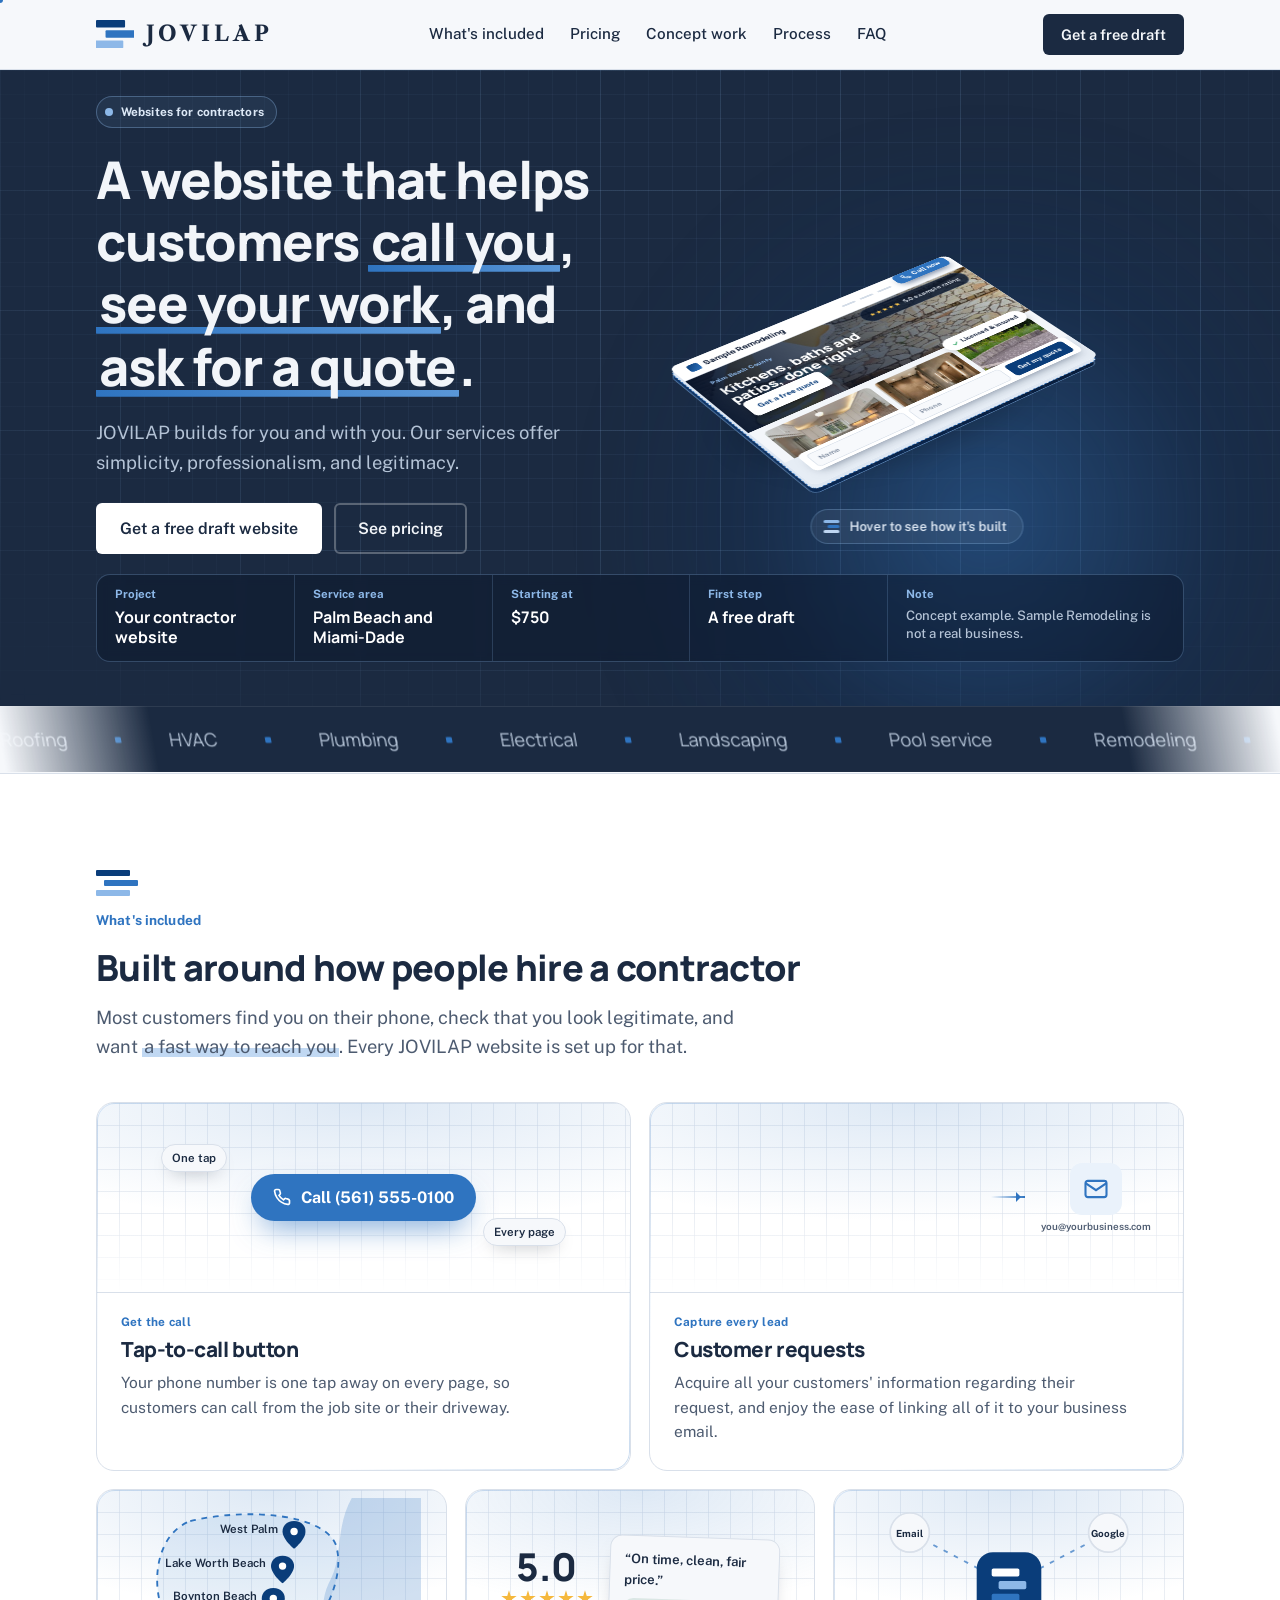
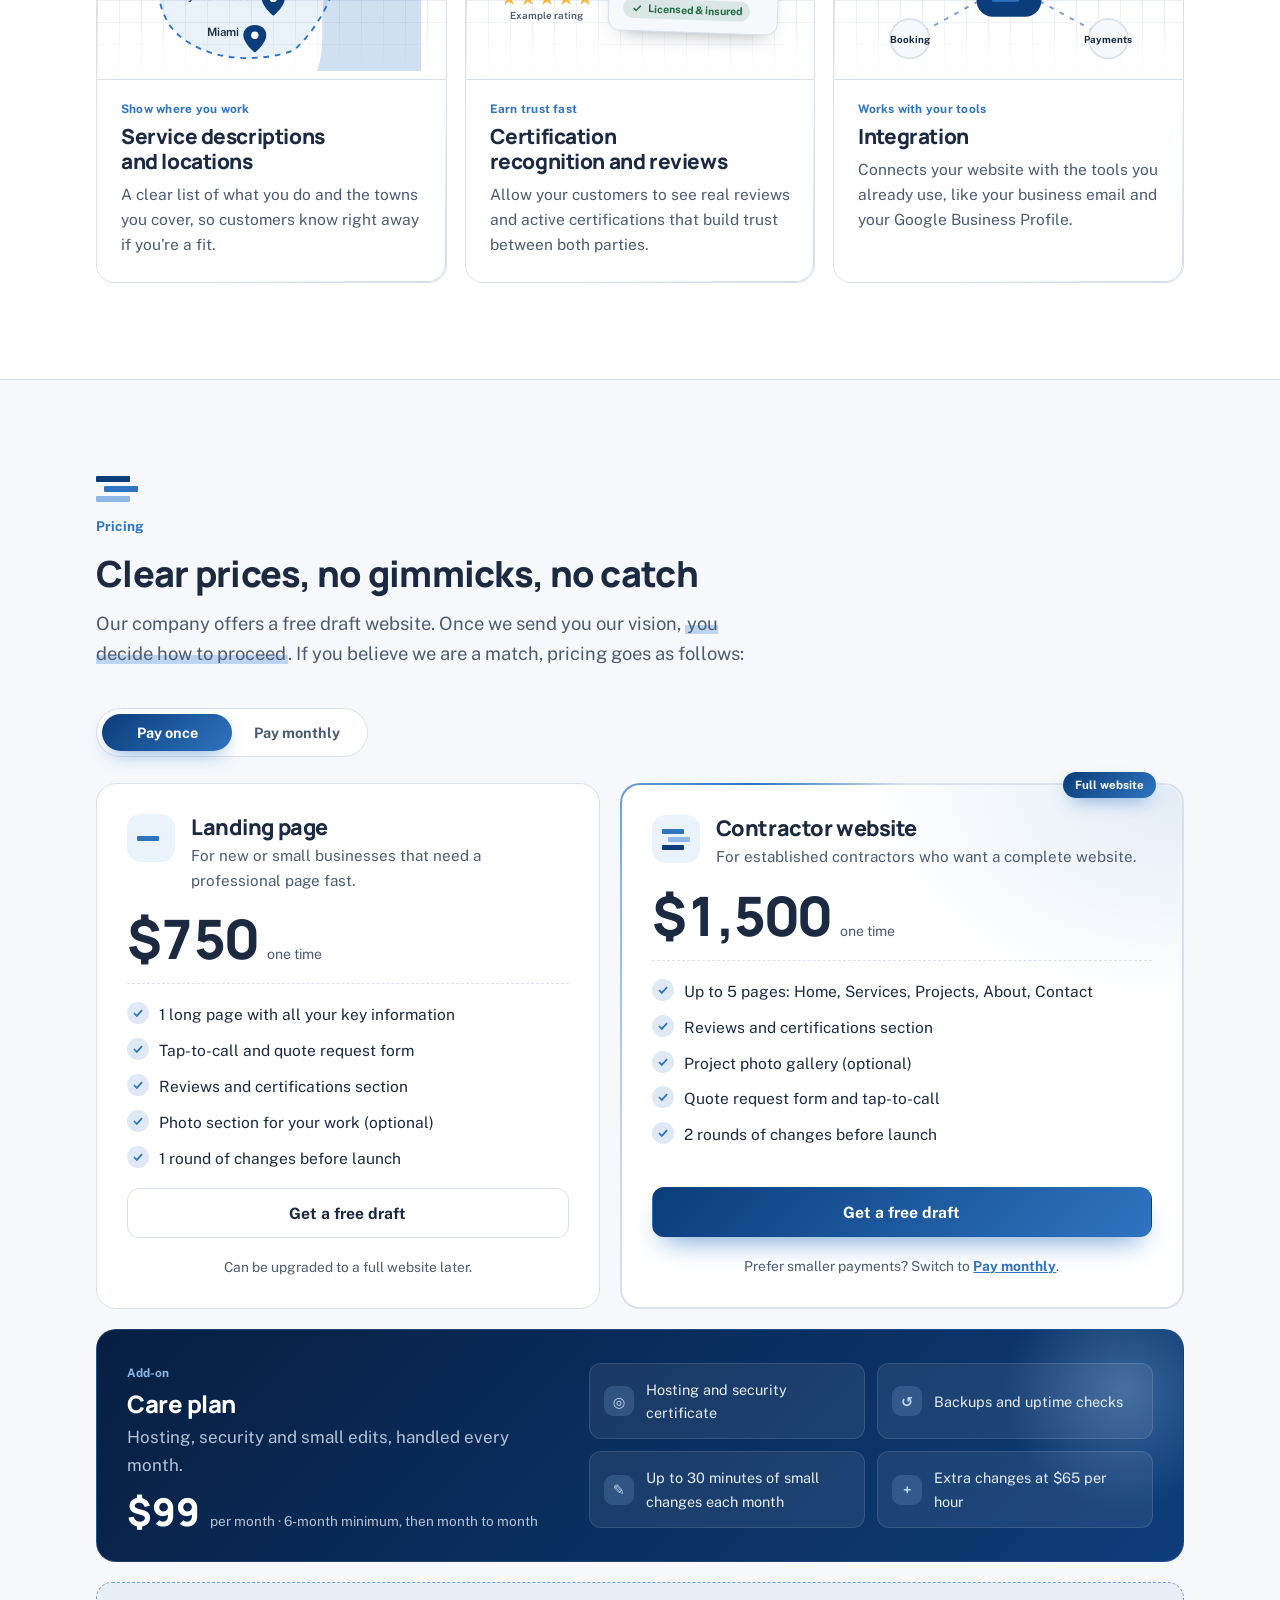
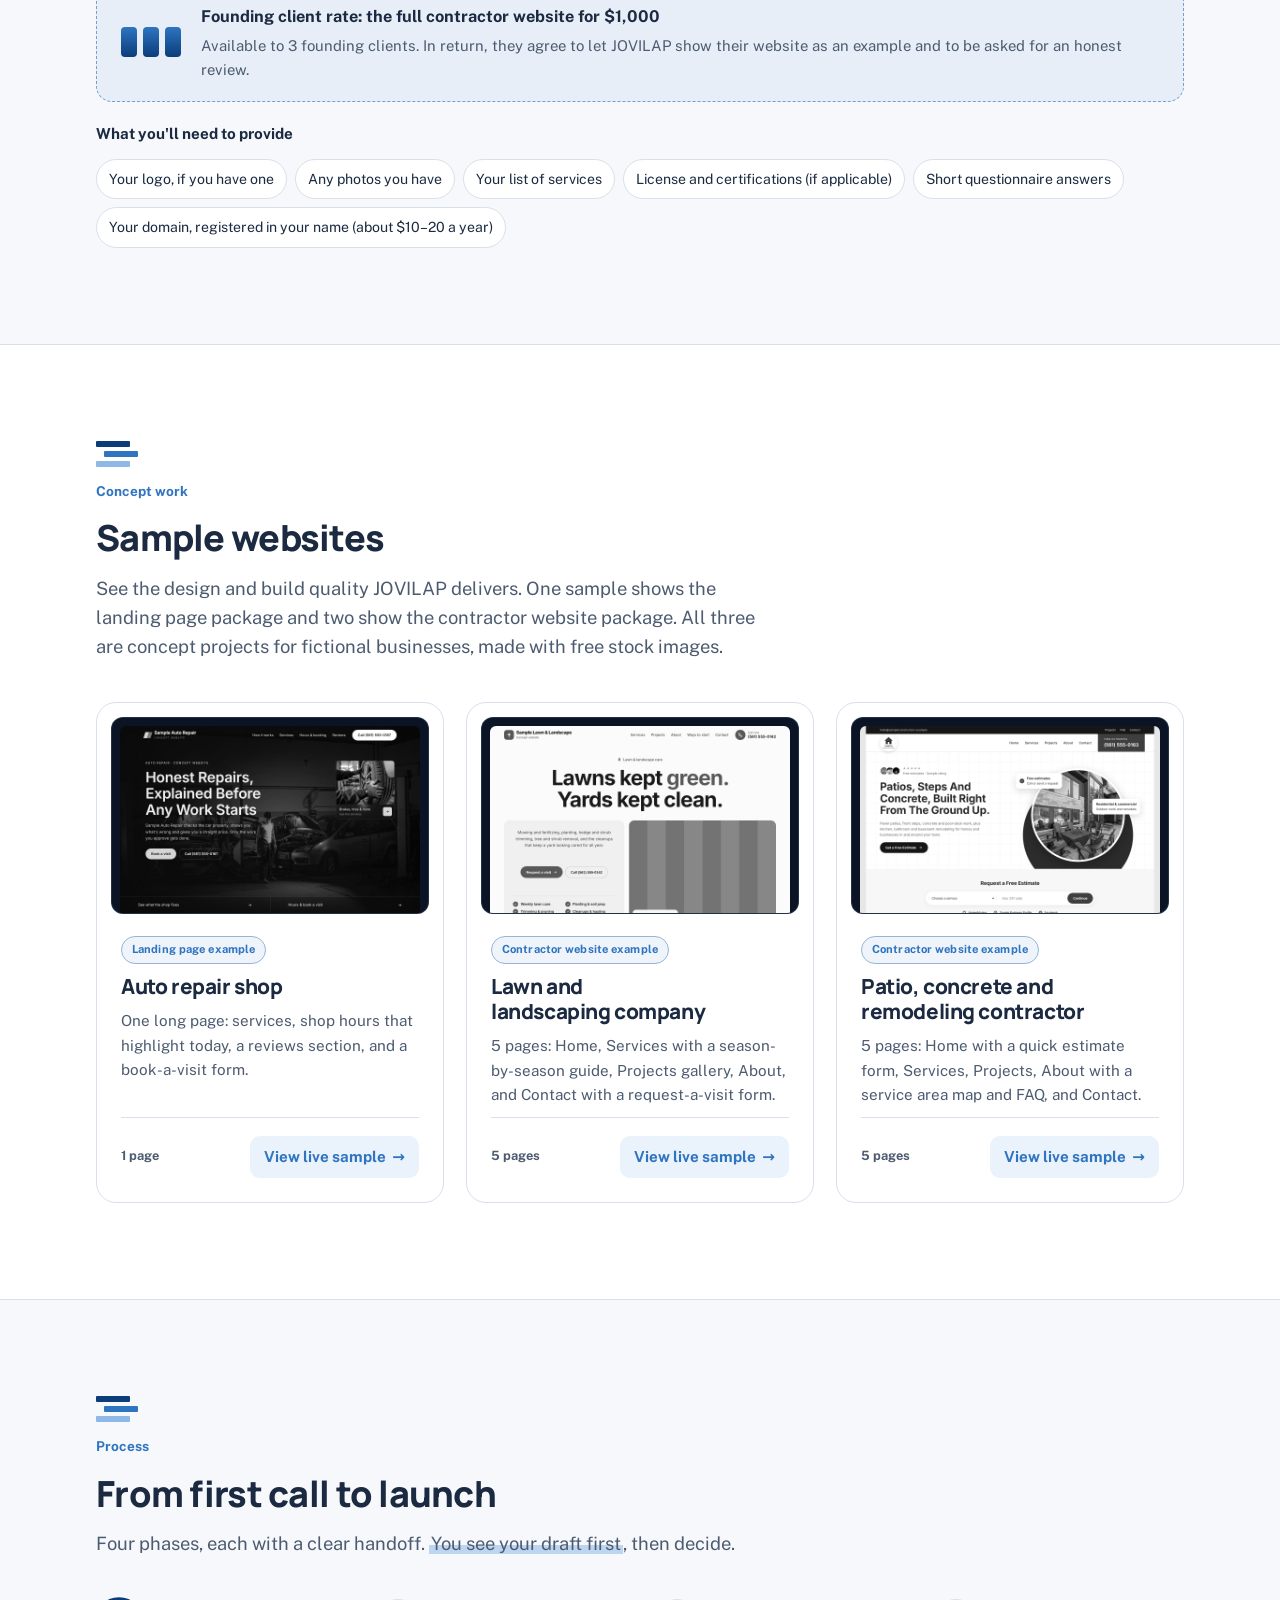
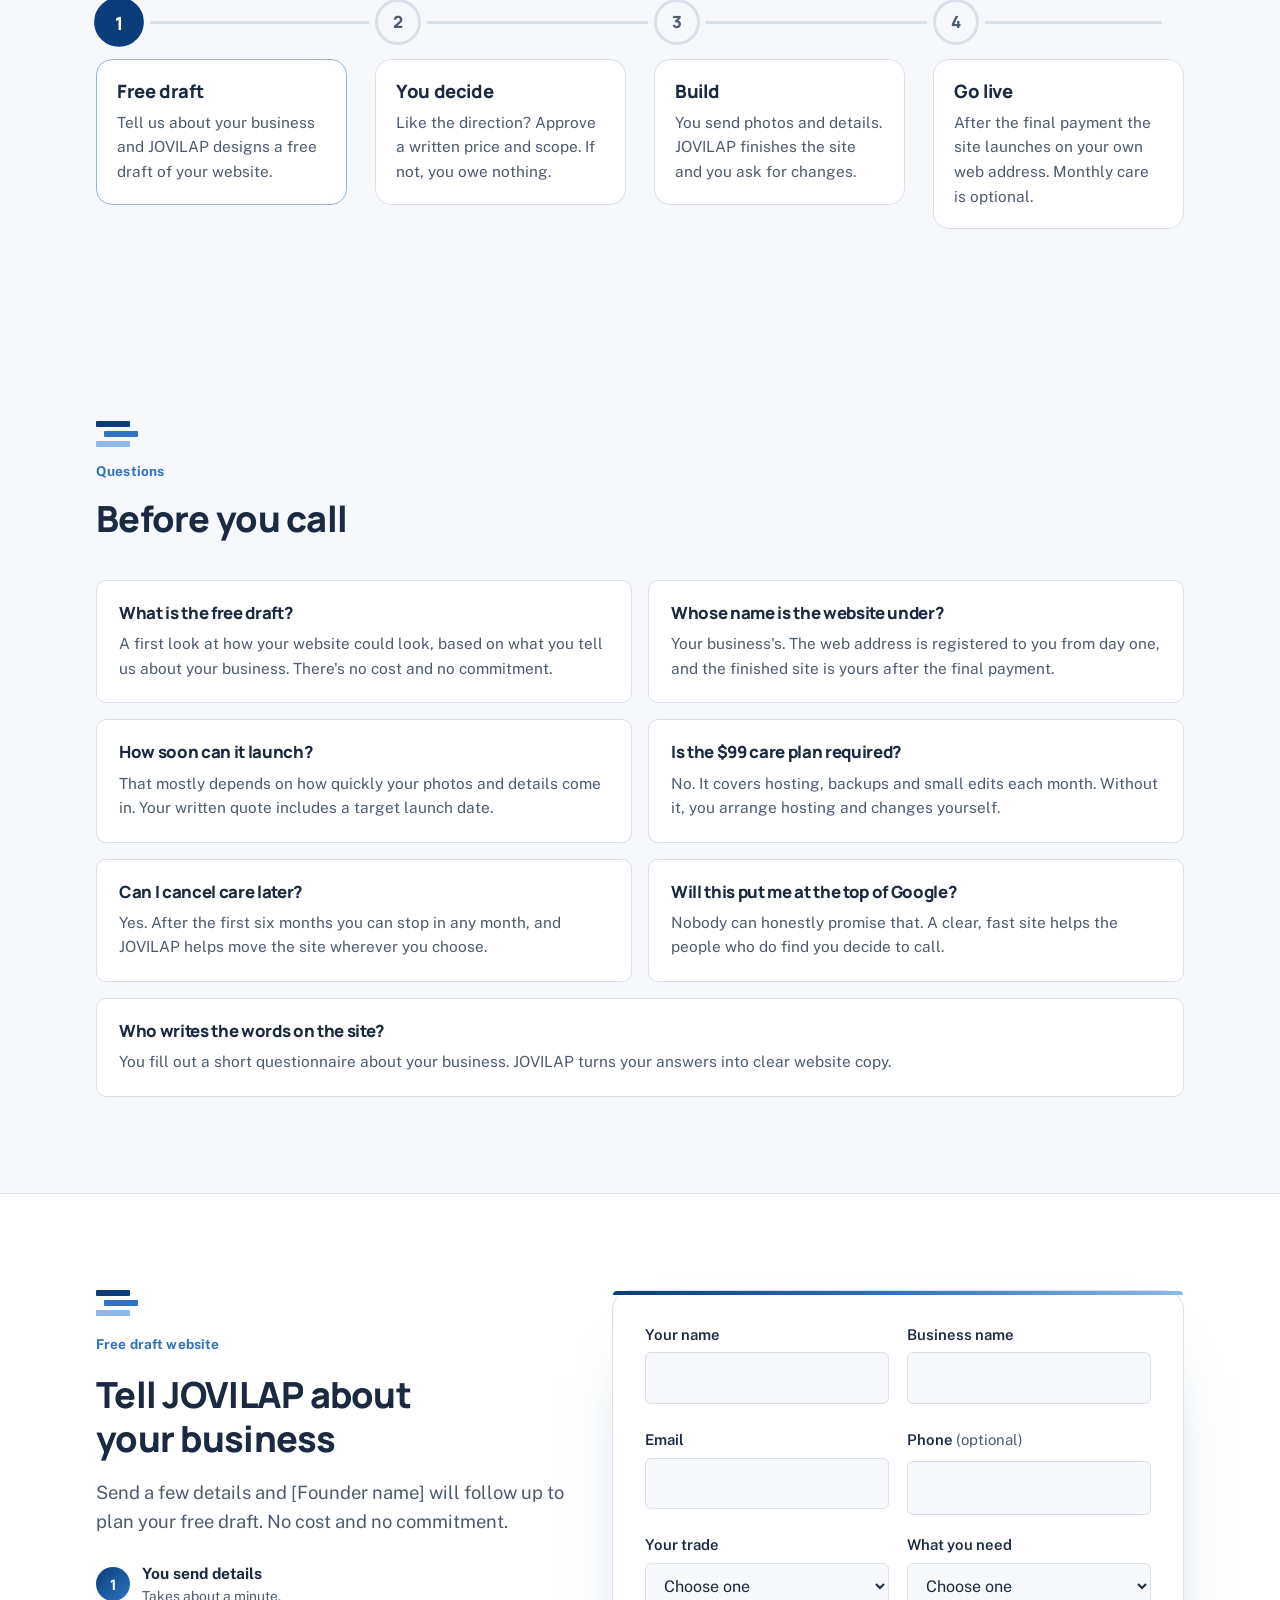
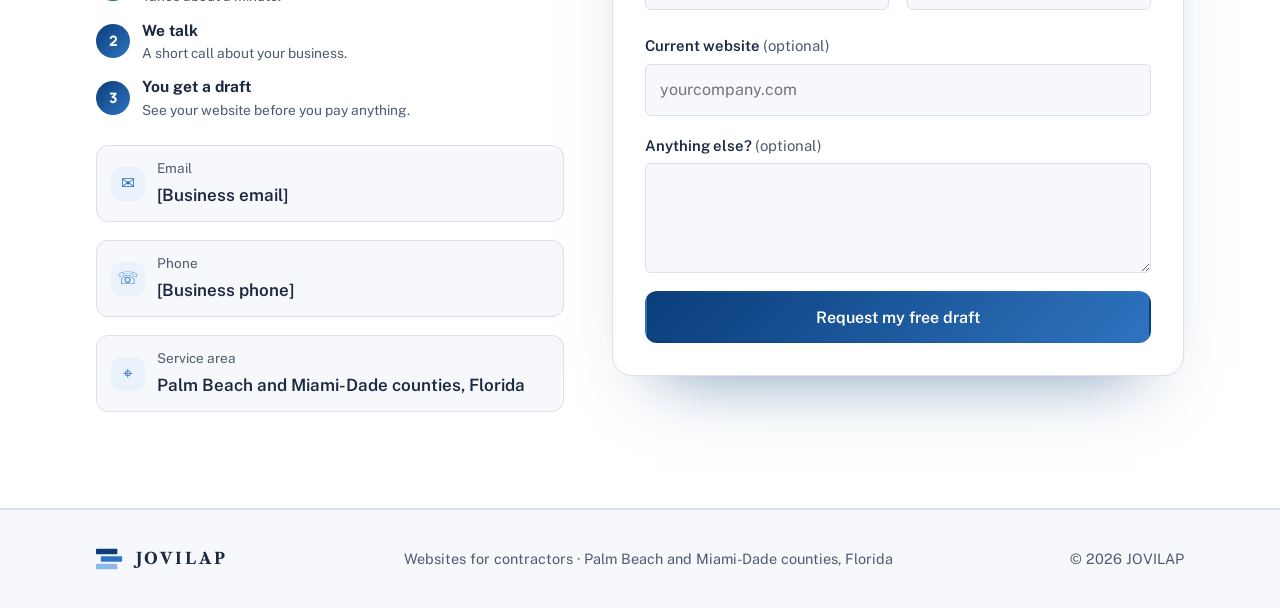
==== commit c6d602a1: "Tighten hero spacing Co-Authored-By: Claude Opus 5.5 <noreply@anthropic.com> Claude-Session: https:/" ====
--- a/index.html
+++ b/index.html
@@ -588,14 +588,14 @@
   .sticky-cta{transform:translateY(110%);transition:transform .45s cubic-bezier(.2,.7,.2,1)}.sticky-cta.on{transform:none}}
 @media (prefers-reduced-motion:reduce){.mo,.mo-w>span{opacity:1!important;transform:none!important;filter:none!important;transition:none!important}#mo-prog{display:none}.sticky-cta{transform:none!important}}
 /* ===== Blueprint hero ===== */
-.bp-hero{padding-block:clamp(36px,5vw,64px) clamp(36px,5vw,56px)}
+.bp-hero{padding-block:clamp(14px,2vw,28px) clamp(28px,4vw,44px)}
 .bp-bg{position:absolute;inset:0;z-index:-1;overflow:hidden;pointer-events:none}
 .bp-grid{position:absolute;inset:0;background-image:linear-gradient(rgba(141,184,232,.06) 1px,transparent 1px),linear-gradient(90deg,rgba(141,184,232,.06) 1px,transparent 1px),linear-gradient(rgba(141,184,232,.12) 1px,transparent 1px),linear-gradient(90deg,rgba(141,184,232,.12) 1px,transparent 1px);background-size:24px 24px,24px 24px,120px 120px,120px 120px;-webkit-mask-image:radial-gradient(ellipse 90% 80% at 60% 40%,#000 40%,transparent 100%);mask-image:radial-gradient(ellipse 90% 80% at 60% 40%,#000 40%,transparent 100%)}
 .bp-grid.lit{background-image:linear-gradient(rgba(141,184,232,.5) 1px,transparent 1px),linear-gradient(90deg,rgba(141,184,232,.5) 1px,transparent 1px);background-size:24px 24px;-webkit-mask-image:radial-gradient(200px circle at var(--cx,-999px) var(--cy,-999px),#000,transparent 75%);mask-image:radial-gradient(200px circle at var(--cx,-999px) var(--cy,-999px),#000,transparent 75%)}
 .bp-orb{position:absolute;right:-8%;top:8%;width:62%;aspect-ratio:1;border-radius:50%;background:radial-gradient(closest-side,rgba(47,116,192,.42),rgba(10,61,122,.15) 60%,transparent);filter:blur(20px);animation:bpOrb 12s ease-in-out infinite alternate}
 @keyframes bpOrb{to{transform:translate(-6%,8%) scale(1.08)}}
 .bp-grid-l{display:grid;grid-template-columns:minmax(0,1fr) minmax(0,1.02fr);gap:32px;align-items:center}
-.bp-copy{gap:24px}
+.bp-copy{gap:20px}
 /* headline phrases */
 .bp-hero h1 .hl{position:relative;color:inherit;text-decoration:none;white-space:nowrap;padding:0 .06em;border-radius:.12em;background:linear-gradient(90deg,#2F74C0,#5A97D8) 0 92%/0% .13em no-repeat;-webkit-box-decoration-break:clone;box-decoration-break:clone;transition:background-size .55s cubic-bezier(.2,.8,.2,1),color .3s;animation:bpUnder .9s cubic-bezier(.2,.8,.2,1) forwards;animation-delay:calc(2.3s + var(--n,0)*.25s)}
 .bp-hero h1 .hl[data-t=work]{--n:1}.bp-hero h1 .hl[data-t=quote]{--n:2}
@@ -606,10 +606,10 @@
 .bp-hero h1 .hl>i svg{width:58%;height:58%}
 .bp-hero h1 .hl:hover>i,.bp-hero h1 .hl:focus-visible>i,.bp-hero h1 .hl.on>i{transform:none}
 /* scene */
-.bp-scene{position:relative;width:100%;max-width:620px;justify-self:end;aspect-ratio:1/1;perspective:2200px;cursor:pointer;-webkit-tap-highlight-color:transparent;animation:bpIn 1s cubic-bezier(.2,.8,.2,1) 1.4s backwards}
+.bp-scene{position:relative;width:100%;max-width:620px;justify-self:end;aspect-ratio:1/.84;perspective:2200px;cursor:pointer;-webkit-tap-highlight-color:transparent;animation:bpIn 1s cubic-bezier(.2,.8,.2,1) 1.4s backwards}
 @keyframes bpIn{from{opacity:0}}
-.bp-iso{--rx:57deg;--rz:-38deg;--g:5px;position:absolute;left:44%;top:62%;width:70%;aspect-ratio:10/7;container-type:inline-size;transform-style:preserve-3d;transform:translate(-50%,-50%) rotateX(var(--rx)) rotateZ(var(--rz));transition:transform .7s cubic-bezier(.2,.8,.2,1)}
-.bp-scene.open .bp-iso{--g:clamp(60px,6.3vw,86px)}
+.bp-iso{--rx:57deg;--rz:-38deg;--g:5px;position:absolute;left:44%;top:60%;width:66%;aspect-ratio:10/7;container-type:inline-size;transform-style:preserve-3d;transform:translate(-50%,-50%) rotateX(var(--rx)) rotateZ(var(--rz));transition:transform .7s cubic-bezier(.2,.8,.2,1)}
+.bp-scene.open .bp-iso{--g:clamp(58px,5.4vw,78px)}@media (max-width:1240px){.lab-box small{display:none!important}}
 .bp-shadow{position:absolute;inset:-4%;border-radius:8%;transform:translateZ(-24px);background:radial-gradient(closest-side,rgba(0,0,0,.6),transparent);filter:blur(10px);transition:transform .8s,opacity .8s}
 .bp-scene.open .bp-shadow{transform:translateZ(-40px) scale(1.06);opacity:.8}
 .bp-l{position:absolute;inset:0;border-radius:2.4cqw;transform-style:preserve-3d;transform:translateZ(calc(var(--i)*var(--g)));transition:transform .85s cubic-bezier(.3,1.25,.4,1),box-shadow .5s;transition-delay:calc(var(--i)*55ms);animation:bpDrop 1.1s cubic-bezier(.2,.9,.25,1.15) backwards;animation-delay:calc(1.7s + var(--i)*.24s)}
@@ -685,7 +685,7 @@
 .bp-hint .t-touch{display:none}
 @media (hover:none){.bp-hint .t-fine{display:none}.bp-hint .t-touch{display:inline}}
 /* title block */
-.tblock{margin:clamp(24px,4vw,40px) 0 0;display:grid;grid-template-columns:repeat(4,minmax(0,1fr)) minmax(0,1.5fr);border:1px solid rgba(141,184,232,.28);border-radius:14px;overflow:hidden;background:rgba(9,20,40,.45);-webkit-backdrop-filter:blur(6px);backdrop-filter:blur(6px)}
+.tblock{margin:clamp(10px,2vw,20px) 0 0;display:grid;grid-template-columns:repeat(4,minmax(0,1fr)) minmax(0,1.5fr);border:1px solid rgba(141,184,232,.28);border-radius:14px;overflow:hidden;background:rgba(9,20,40,.45);-webkit-backdrop-filter:blur(6px);backdrop-filter:blur(6px)}
 .tblock>div{position:relative;padding:14px 18px;border-left:1px solid rgba(141,184,232,.2);isolation:isolate;overflow:hidden}
 .tblock>div:first-child{border-left:0}
 .tblock>div::before{content:"";position:absolute;inset:0;z-index:-1;background:linear-gradient(90deg,rgba(47,116,192,.32),rgba(47,116,192,.08));transform:scaleX(0);transform-origin:left;transition:transform .5s cubic-bezier(.2,.8,.2,1)}
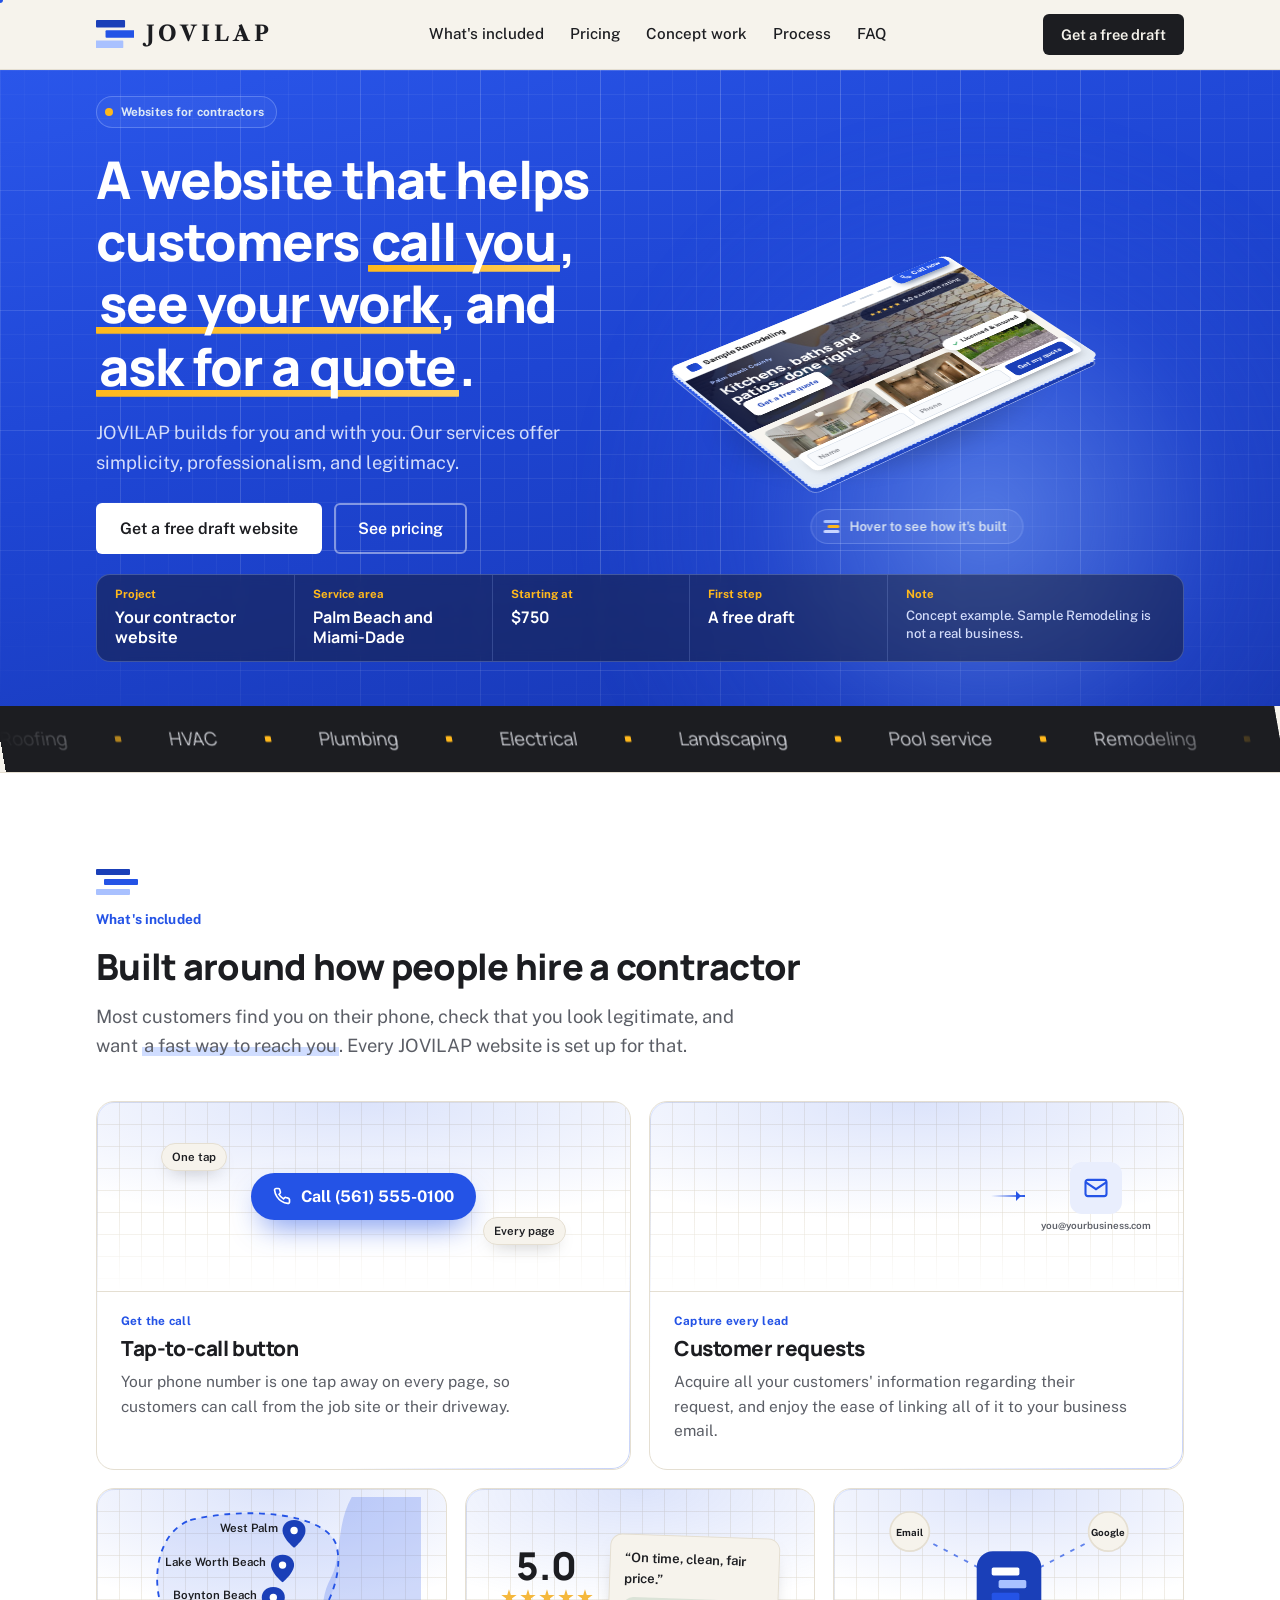
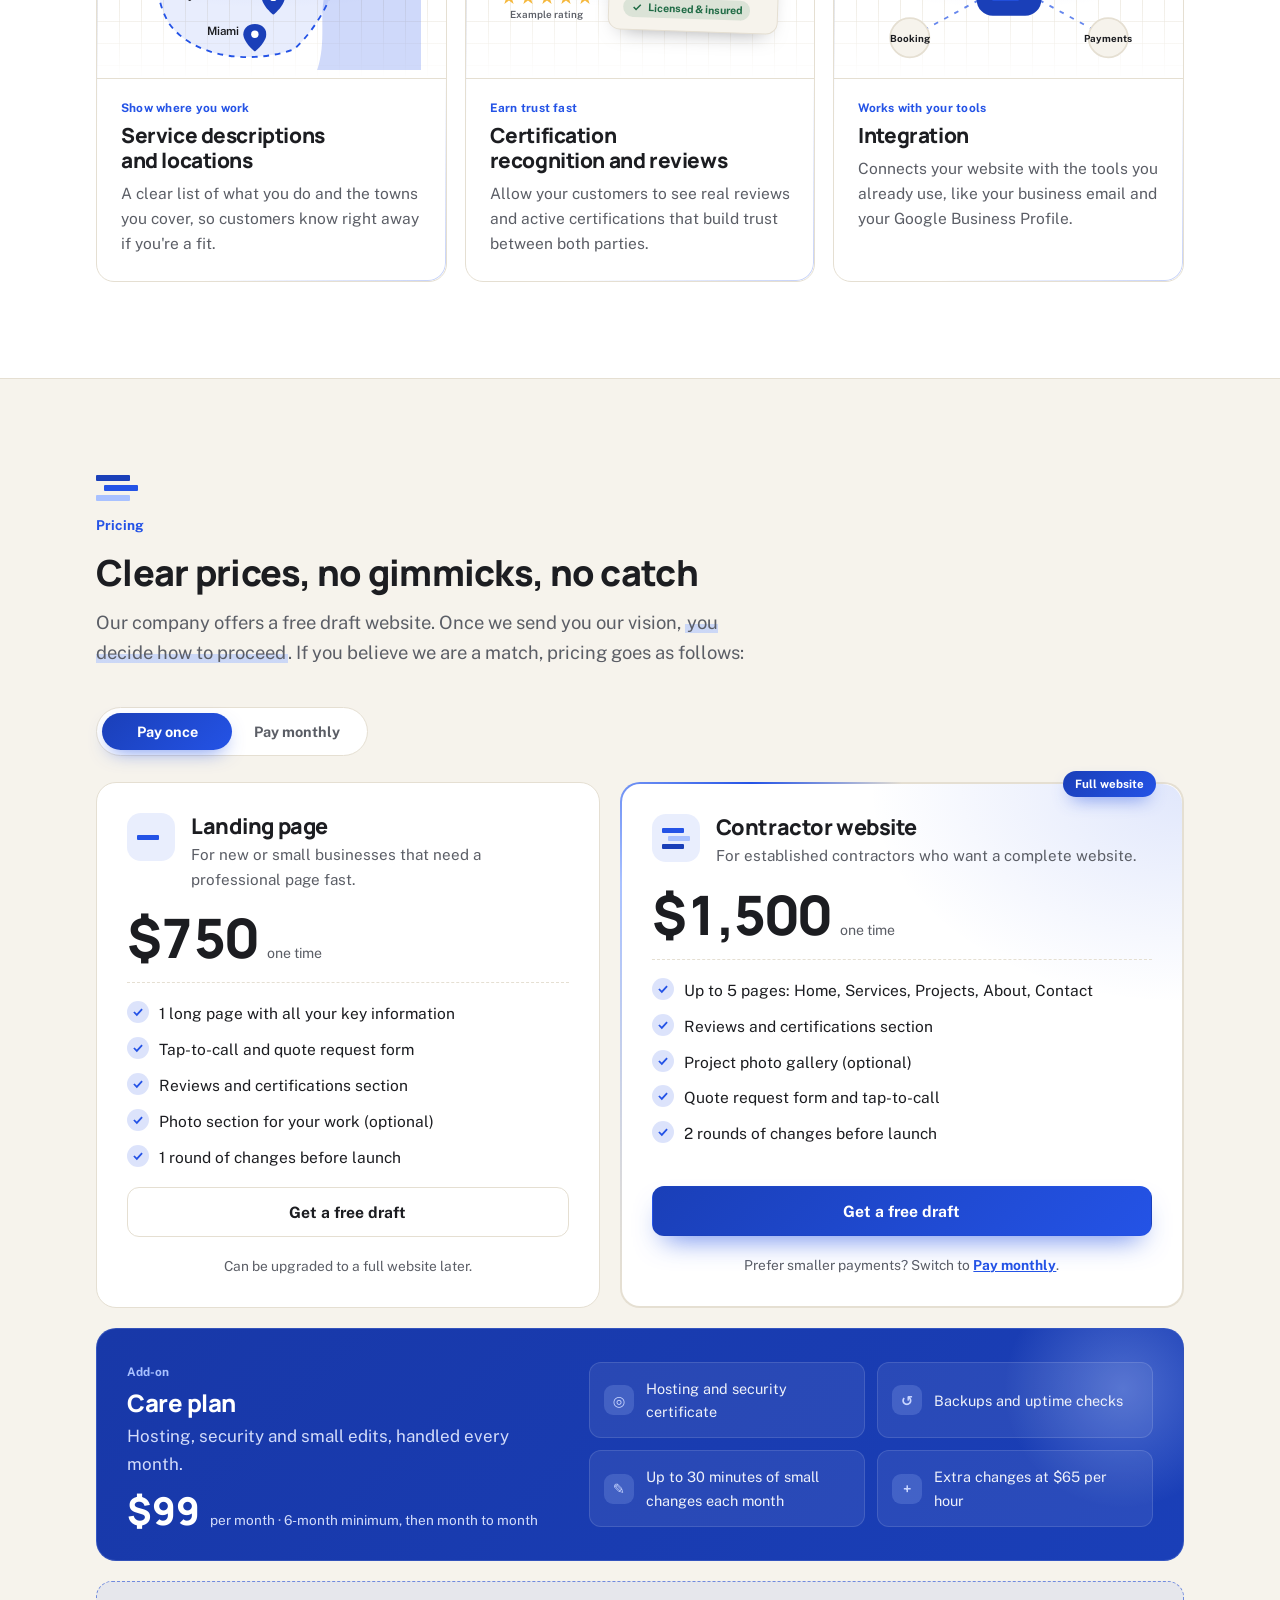
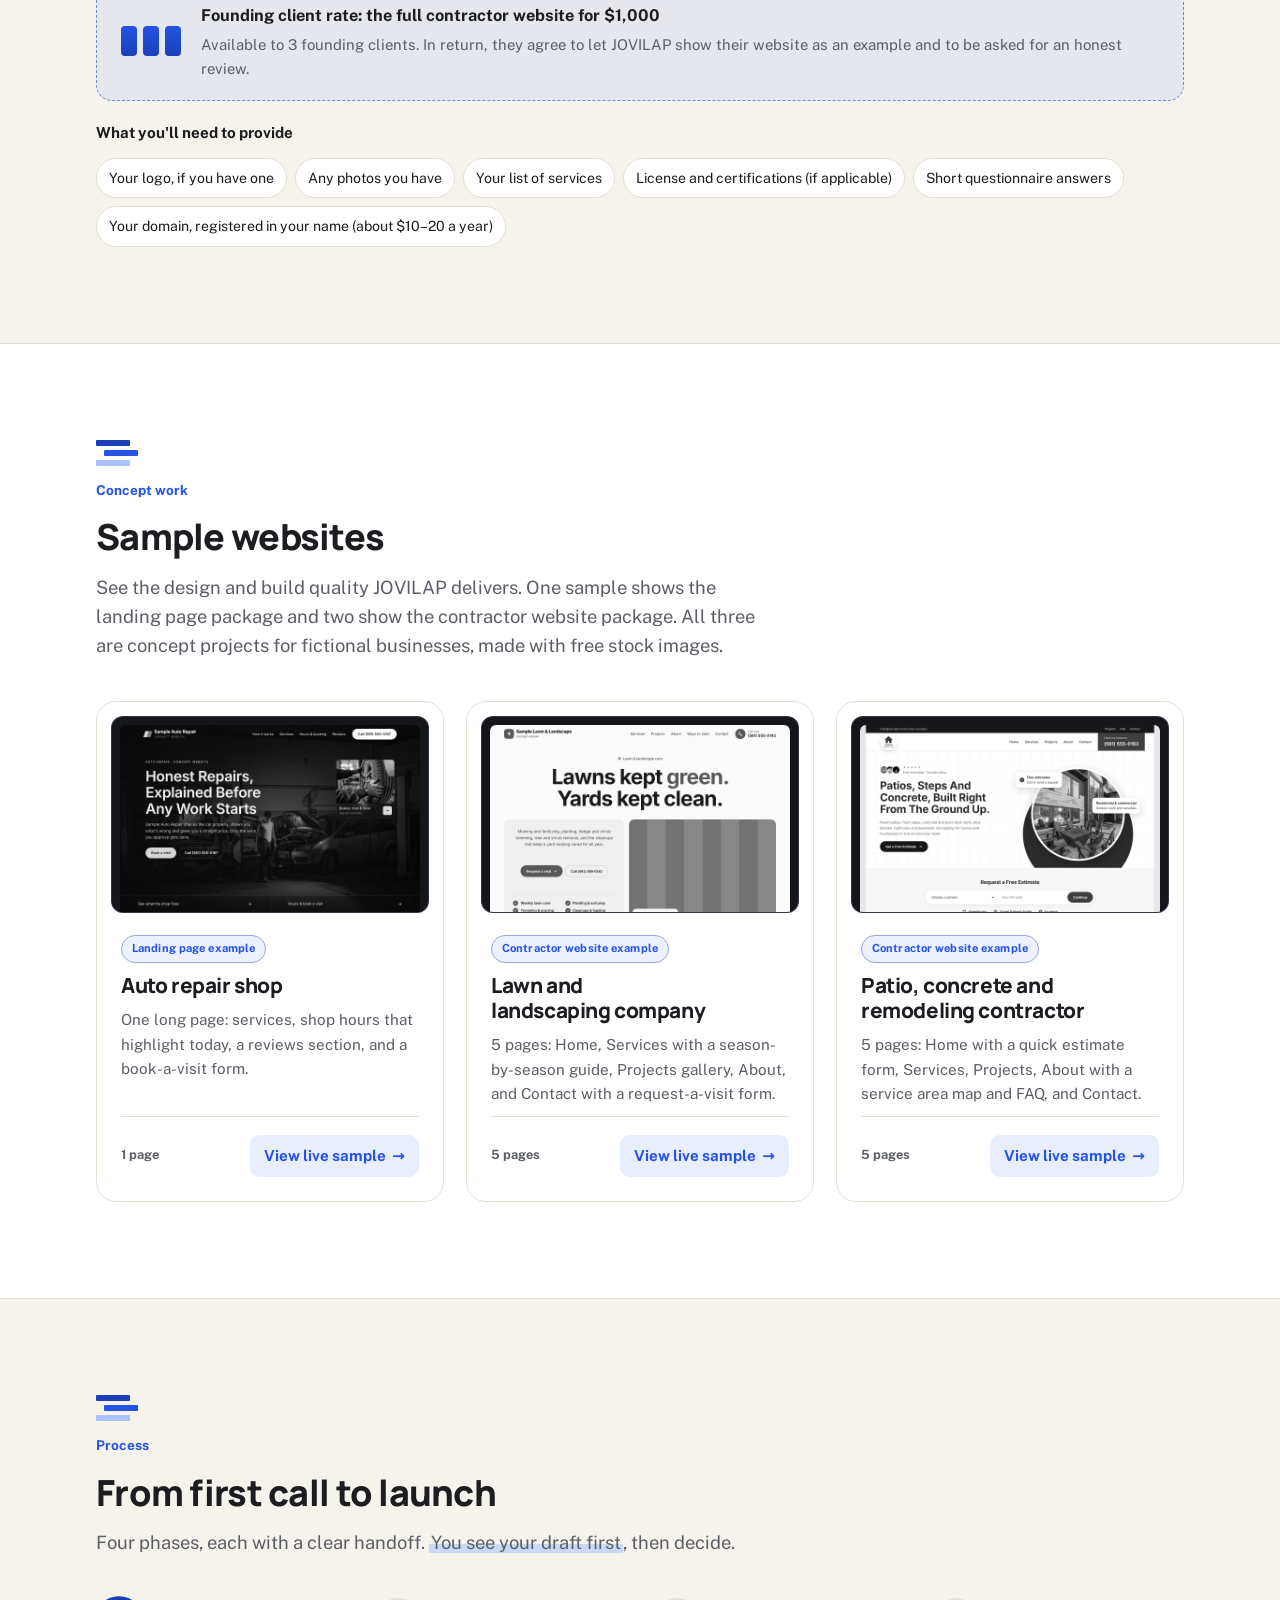
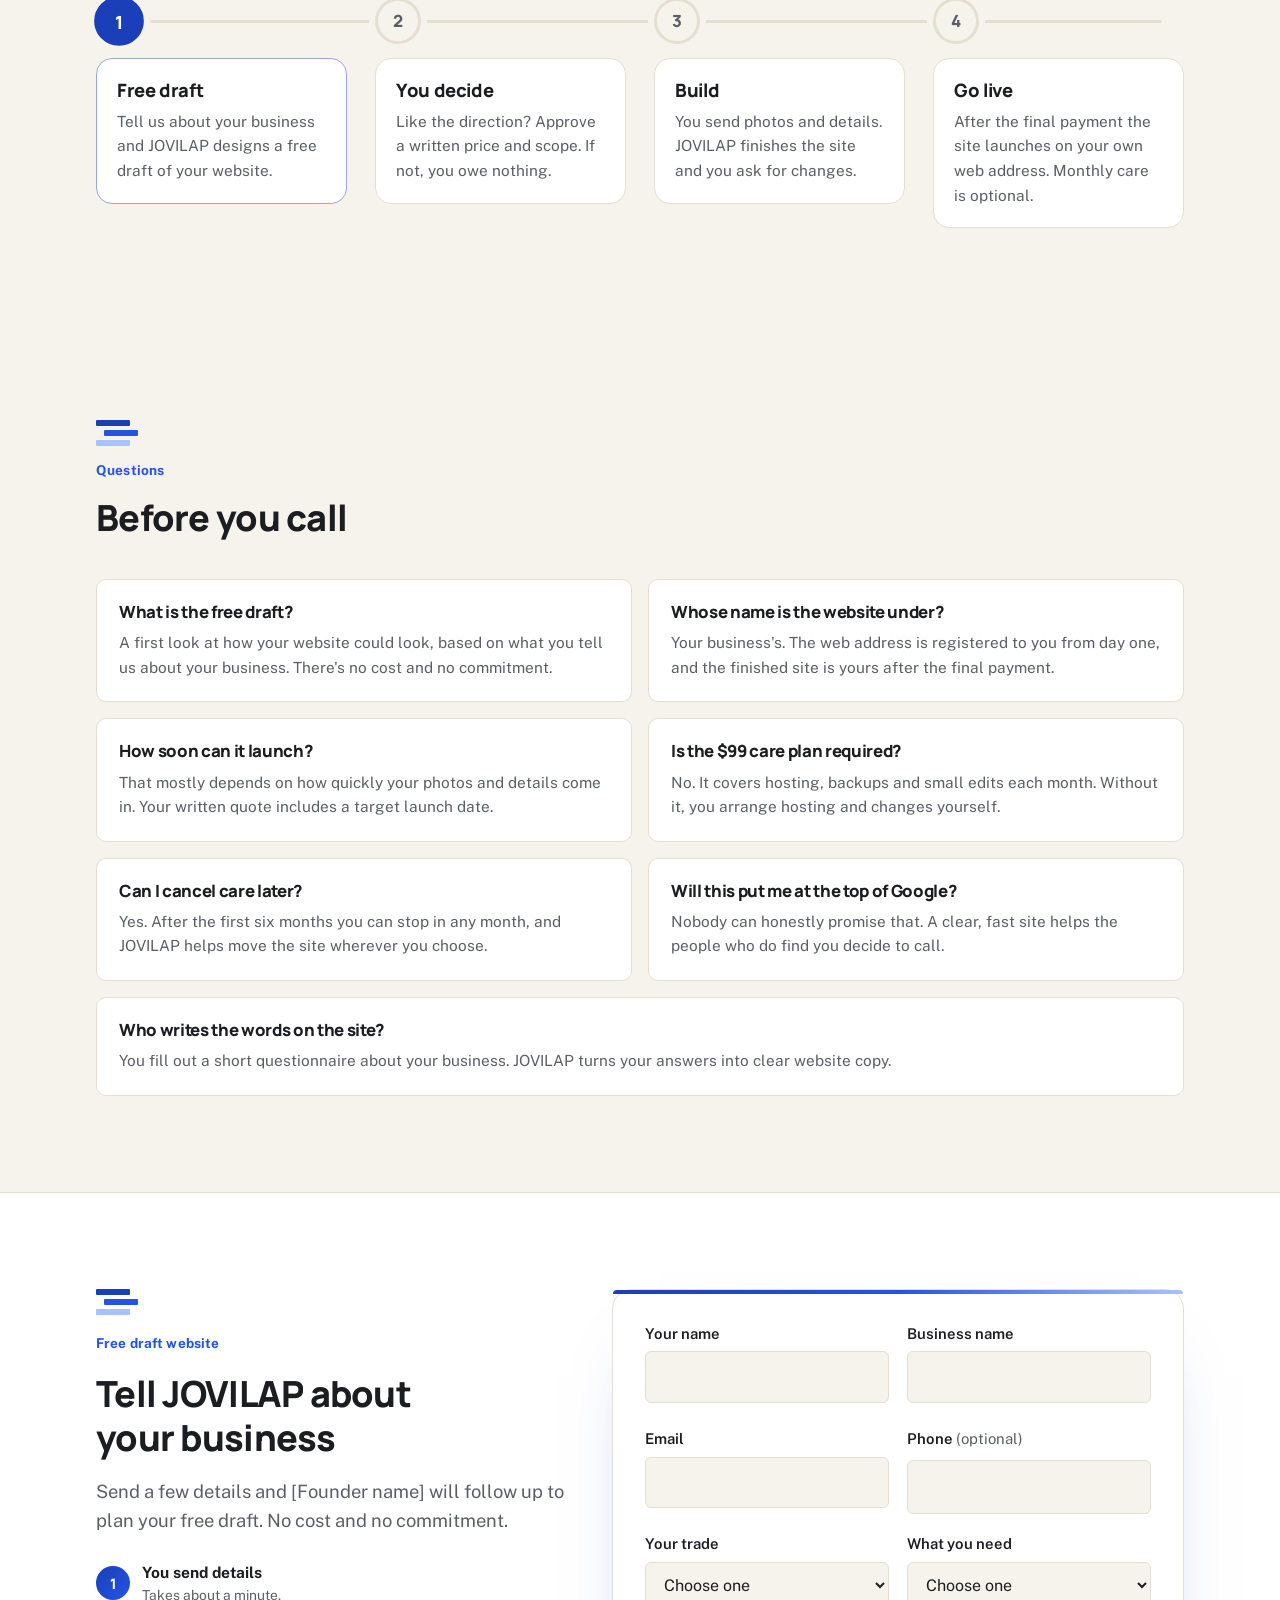
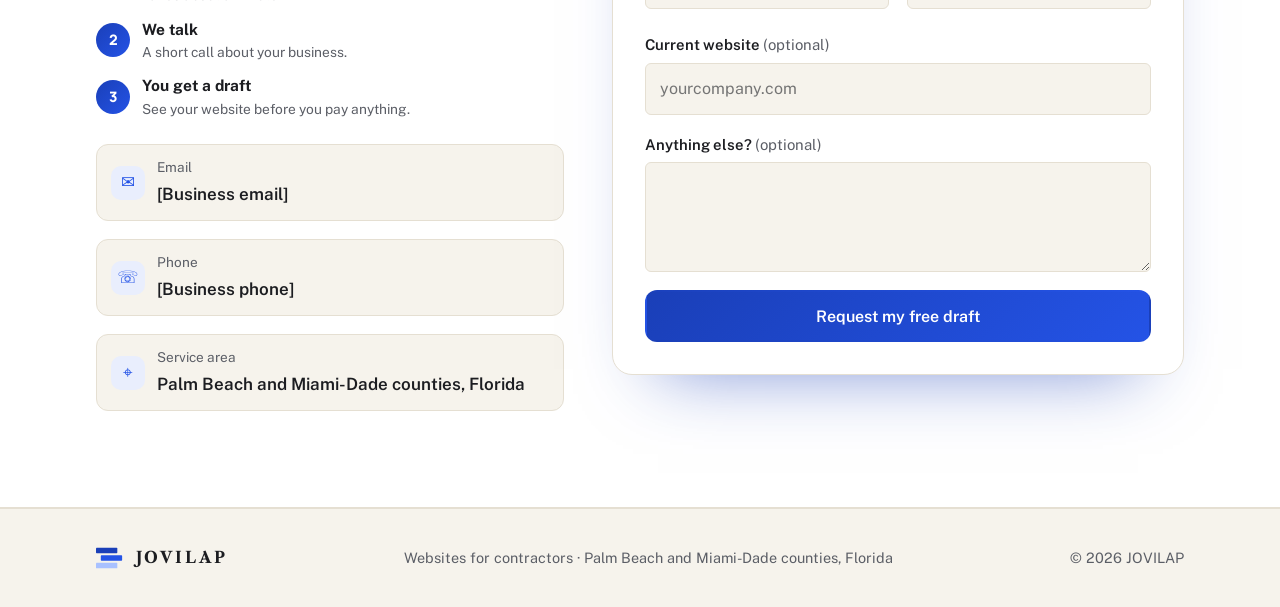
==== commit ab09c6d4: "Cobalt Blueprint color palette Co-Authored-By: Claude Opus 5.5 <noreply@anthropic.com> Claude-Sessio" ====
--- a/index.html
+++ b/index.html
@@ -13,21 +13,21 @@
 <style>
 /* Layout: navy-and-paper corporate site; serif display from the logo, stacked-bar motif as section markers, phone mockup in hero */
 :root{
-  --bg:#F6F8FB; --surface:#FFFFFF; --ink:#1B2A41; --muted:#4D5B70; --line:#D9E0EA;
-  --navy:#0A3D7A; --blue:#2F74C0; --sky:#8DB8E8; --band:#1B2A41; --band-ink:#F2F5F9; --band-muted:#B4C3D6;
-  --focus:#2F74C0; --ok:#1F6B45; --err:#B3261E; --note-bg:#EAF2FB;
+  --bg:#F6F3EC; --surface:#FFFFFF; --ink:#1C1D21; --muted:#5B5E66; --line:#E5DFD2;
+  --navy:#1A3FB8; --blue:#2453E6; --sky:#A9C1FF; --band:#1C1D21; --band-ink:#FFFFFF; --band-muted:#D3DCFA;
+  --focus:#2453E6; --ok:#1F6B45; --err:#B3261E; --note-bg:#E9EEFD;
   --display:'Manrope',system-ui,-apple-system,'Segoe UI',sans-serif;--brand:'Libre Caslon Text',Georgia,'Times New Roman',serif;
   --body:'Public Sans',system-ui,-apple-system,'Segoe UI',sans-serif;
   --mono:'Public Sans',system-ui,-apple-system,'Segoe UI',sans-serif;
 }
 @media (prefers-color-scheme:dark){:root:not([data-theme="light"]){
-  --bg:#0E1622; --surface:#152132; --ink:#E7EDF5; --muted:#A9B7CA; --line:#2A3A52;
-  --navy:#8DB8E8; --blue:#6FA6E0; --sky:#2F74C0; --band:#0A1220; --band-ink:#E7EDF5; --band-muted:#9FB1C8;
-  --focus:#8DB8E8; --ok:#7FD1A5; --err:#FF9C94; --note-bg:#1B2C44; color-scheme:dark}}
+  --bg:#121315; --surface:#1B1C20; --ink:#EEF1FA; --muted:#A7AAB2; --line:#2F3138;
+  --navy:#A9C1FF; --blue:#7E9BFF; --sky:#2453E6; --band:#101114; --band-ink:#EEF1FA; --band-muted:#D3DCFA;
+  --focus:#A9C1FF; --ok:#7FD1A5; --err:#FF9C94; --note-bg:#1F2436; color-scheme:dark}}
 :root[data-theme="dark"]{
-  --bg:#0E1622; --surface:#152132; --ink:#E7EDF5; --muted:#A9B7CA; --line:#2A3A52;
-  --navy:#8DB8E8; --blue:#6FA6E0; --sky:#2F74C0; --band:#0A1220; --band-ink:#E7EDF5; --band-muted:#9FB1C8;
-  --focus:#8DB8E8; --ok:#7FD1A5; --err:#FF9C94; --note-bg:#1B2C44; color-scheme:dark}
+  --bg:#121315; --surface:#1B1C20; --ink:#EEF1FA; --muted:#A7AAB2; --line:#2F3138;
+  --navy:#A9C1FF; --blue:#7E9BFF; --sky:#2453E6; --band:#101114; --band-ink:#EEF1FA; --band-muted:#D3DCFA;
+  --focus:#A9C1FF; --ok:#7FD1A5; --err:#FF9C94; --note-bg:#1F2436; color-scheme:dark}
 *{box-sizing:border-box}
 html{scroll-behavior:smooth}
 @media (prefers-reduced-motion:reduce){html{scroll-behavior:auto}*{transition:none!important}}
@@ -74,22 +74,22 @@
 .hero-meta b{color:var(--ink);font-weight:600}
 @media (max-width:860px){.hero-grid{grid-template-columns:1fr}}
 .phone{justify-self:center;width:290px;max-width:100%;background:var(--ink);border-radius:36px;padding:12px;}
-.screen{background:#FFFFFF;color:#1B2A41;border-radius:26px;overflow:hidden;font-family:var(--body)}
+.screen{background:#FFFFFF;color:#1C1D21;border-radius:26px;overflow:hidden;font-family:var(--body)}
 .scr-top{display:flex;justify-content:space-between;align-items:center;padding:14px 16px;border-bottom:1px solid #E3E8EF}
 .scr-top b{font-size:.82rem;letter-spacing:.06em}
-.scr-top small{font-family:var(--mono);font-size:.62rem;background:#EAF2FB;color:#0A3D7A;padding:3px 6px;border-radius:4px}
-.scr-hero{background:#0A3D7A;color:#fff;padding:20px 16px;display:grid;gap:8px}
+.scr-top small{font-family:var(--mono);font-size:.62rem;background:#E9EEFD;color:#1A3FB8;padding:3px 6px;border-radius:4px}
+.scr-hero{background:#1A3FB8;color:#fff;padding:20px 16px;display:grid;gap:8px}
 .scr-hero strong{font-family:var(--display);font-size:1.15rem;line-height:1.25}
 .scr-hero span{font-size:.75rem;opacity:.85}
 .scr-btns{display:grid;gap:8px;padding:14px 16px}
 .scr-btn{border-radius:6px;padding:11px;text-align:center;font-size:.8rem;font-weight:700}
-.scr-btn.call{background:#2F74C0;color:#fff}
-.scr-btn.quote{border:2px solid #1B2A41}
+.scr-btn.call{background:#2453E6;color:#fff}
+.scr-btn.quote{border:2px solid #1C1D21}
 .scr-list{padding:0 16px 14px;display:grid;gap:7px;font-size:.74rem}
-.scr-list div{display:flex;justify-content:space-between;border-bottom:1px dashed #D9E0EA;padding-bottom:6px}
+.scr-list div{display:flex;justify-content:space-between;border-bottom:1px dashed #E5DFD2;padding-bottom:6px}
 .scr-gallery{display:grid;grid-template-columns:repeat(3,1fr);gap:4px;padding:0 16px 18px}
-.scr-gallery i{aspect-ratio:1;border-radius:3px;background:#8DB8E8}
-.scr-gallery i:nth-child(2){background:#2F74C0}.scr-gallery i:nth-child(3){background:#C9D9EC}
+.scr-gallery i{aspect-ratio:1;border-radius:3px;background:#A9C1FF}
+.scr-gallery i:nth-child(2){background:#2453E6}.scr-gallery i:nth-child(3){background:#C9D9EC}
 .phone-cap{text-align:center;font-size:.8rem;color:var(--muted);margin-top:12px}
 .features{display:grid;grid-template-columns:repeat(6,1fr);gap:1px;background:var(--line);border:1px solid var(--line);border-radius:8px;overflow:hidden}
 .feat{grid-column:span 2;background:var(--surface);padding:26px;display:grid;gap:8px;align-content:start}
@@ -117,7 +117,7 @@
 .mock .row{display:flex;gap:6px}
 .mock .row i{height:22px;flex:1;border-radius:3px;background:rgba(255,255,255,.22)}
 .mock .row i:first-child{background:#fff}
-.m1{background:#0A3D7A}.m2{background:#1F4D5C}.m3{background:#2B2F36}.m4{background:#11713E}.m5{background:#A32326}
+.m1{background:#1A3FB8}.m2{background:#1F4D5C}.m3{background:#2B2F36}.m4{background:#11713E}.m5{background:#A32326}
 .concept-body .view{font-weight:600;font-size:.95rem;text-decoration:none;margin-top:4px}
 .concept-body .view:hover{text-decoration:underline}
 .shot{position:relative;border-bottom:1px solid var(--line);background:var(--bg)}
@@ -178,10 +178,10 @@
 .ld-mark i{display:block;height:18px;width:76px;border-radius:2px;transform:scaleX(0);transform-origin:left;animation:ldBar .45s cubic-bezier(.2,.8,.2,1) forwards}
 .ld-mark i:nth-child(1){background:#FFFFFF;animation-delay:.1s}
 .ld-mark i:nth-child(2){background:#7FA7CC;margin-left:20px;animation-delay:.25s}
-.ld-mark i:nth-child(3){background:#2F74C0;animation-delay:.4s}
+.ld-mark i:nth-child(3){background:#2453E6;animation-delay:.4s}
 .ld-word{font-family:var(--brand);font-weight:700;font-size:1.6rem;color:var(--band-ink);letter-spacing:.6em;padding-left:.6em;opacity:0;animation:ldWord .6s ease .7s forwards}
 .ld-line{width:140px;height:2px;background:rgba(255,255,255,.15);overflow:hidden}
-.ld-line::after{content:"";display:block;height:100%;background:#8DB8E8;transform:scaleX(0);transform-origin:left;animation:ldBar 1.2s cubic-bezier(.4,0,.2,1) .15s forwards}
+.ld-line::after{content:"";display:block;height:100%;background:#A9C1FF;transform:scaleX(0);transform-origin:left;animation:ldBar 1.2s cubic-bezier(.4,0,.2,1) .15s forwards}
 @keyframes ldBar{to{transform:scaleX(1)}}
 @keyframes ldWord{to{opacity:1;letter-spacing:.32em;padding-left:.32em}}
 @keyframes ldOut{to{transform:translateY(-100%);visibility:hidden}}
@@ -193,27 +193,27 @@
 .hero .label{color:var(--sky)}
 .hero .lead{color:var(--band-muted)}
 .hero .hero-meta{color:var(--band-muted)}.hero .hero-meta b{color:var(--band-ink)}
-.hero .btn-primary{background:#FFFFFF;color:#1B2A41}.hero .btn-primary:hover{background:#8DB8E8;color:#0A1220}
+.hero .btn-primary{background:#FFFFFF;color:#1C1D21}.hero .btn-primary:hover{background:#A9C1FF;color:#101114}
 .hero .btn-ghost{color:var(--band-ink);border-color:rgba(255,255,255,.28)}.hero .btn-ghost:hover{border-color:#fff}
-.hero .phone{background:#0A1220;box-shadow:0 0 0 1px rgba(141,184,232,.25),0 40px 80px -20px rgba(47,116,192,.55)}
+.hero .phone{background:#101114;box-shadow:0 0 0 1px rgba(169,193,255,.25),0 40px 80px -20px rgba(36,83,230,.55)}
 .hero .phone-cap{color:var(--band-muted)}
-.pill-tag{justify-self:start;display:inline-flex;align-items:center;gap:8px;font-family:var(--mono);font-size:.74rem;letter-spacing:.06em;text-transform:uppercase;color:#DCE8F6;padding:6px 12px 6px 8px;border-radius:999px;border:1px solid rgba(141,184,232,.35);background:rgba(141,184,232,.08)}
-.pill-tag .dot{width:8px;height:8px;border-radius:50%;background:#8DB8E8;box-shadow:0 0 0 0 rgba(141,184,232,.7);animation:ping 2.4s ease-out infinite}
+.pill-tag{justify-self:start;display:inline-flex;align-items:center;gap:8px;font-family:var(--mono);font-size:.74rem;letter-spacing:.06em;text-transform:uppercase;color:#DCE8F6;padding:6px 12px 6px 8px;border-radius:999px;border:1px solid rgba(169,193,255,.35);background:rgba(169,193,255,.08)}
+.pill-tag .dot{width:8px;height:8px;border-radius:50%;background:#A9C1FF;box-shadow:0 0 0 0 rgba(169,193,255,.7);animation:ping 2.4s ease-out infinite}
 .rays{position:absolute;inset:-20% 0 auto 0;height:120%;z-index:-1;pointer-events:none}
-.rays i{position:absolute;top:-10%;width:22%;height:110%;background:linear-gradient(180deg,rgba(141,184,232,.32),rgba(47,116,192,.08) 55%,transparent 80%);filter:blur(28px);transform-origin:top center;opacity:.8;animation:sway 9s ease-in-out infinite alternate}
+.rays i{position:absolute;top:-10%;width:22%;height:110%;background:linear-gradient(180deg,rgba(169,193,255,.32),rgba(36,83,230,.08) 55%,transparent 80%);filter:blur(28px);transform-origin:top center;opacity:.8;animation:sway 9s ease-in-out infinite alternate}
 .rays i:nth-child(1){left:34%;transform:skewX(-18deg);animation-delay:-2s}
 .rays i:nth-child(2){left:52%;width:16%;transform:skewX(-8deg);opacity:.6;animation-duration:11s}
 .rays i:nth-child(3){left:66%;width:12%;transform:skewX(4deg);opacity:.45;animation-duration:13s;animation-delay:-5s}
-.floor{position:absolute;left:50%;bottom:-140px;width:1100px;max-width:160%;height:280px;transform:translateX(-50%);z-index:-1;background:radial-gradient(closest-side,rgba(47,116,192,.45),transparent);filter:blur(10px);pointer-events:none}
+.floor{position:absolute;left:50%;bottom:-140px;width:1100px;max-width:160%;height:280px;transform:translateX(-50%);z-index:-1;background:radial-gradient(closest-side,rgba(36,83,230,.45),transparent);filter:blur(10px);pointer-events:none}
 .gridlines{position:absolute;inset:0;z-index:-1;pointer-events:none;background-image:linear-gradient(rgba(255,255,255,.05) 1px,transparent 1px),linear-gradient(90deg,rgba(255,255,255,.05) 1px,transparent 1px);background-size:56px 56px;-webkit-mask-image:radial-gradient(ellipse 70% 60% at 50% 40%,#000 30%,transparent 75%);mask-image:radial-gradient(ellipse 70% 60% at 50% 40%,#000 30%,transparent 75%)}
 .hero h1 .w{display:inline-block;opacity:0;filter:blur(10px);transform:translateY(10px);animation:blurIn .8s cubic-bezier(.2,.7,.2,1) forwards;animation-delay:calc(1.5s + var(--i) * 55ms)}
-.hero h1 em{font-style:normal;background:linear-gradient(90deg,#FFFFFF,#8DB8E8 40%,#FFFFFF 60%);background-size:200% 100%;-webkit-background-clip:text;background-clip:text;color:transparent;animation:blurIn .8s cubic-bezier(.2,.7,.2,1) forwards,shine 6s linear 3s infinite}
+.hero h1 em{font-style:normal;background:linear-gradient(90deg,#FFFFFF,#A9C1FF 40%,#FFFFFF 60%);background-size:200% 100%;-webkit-background-clip:text;background-clip:text;color:transparent;animation:blurIn .8s cubic-bezier(.2,.7,.2,1) forwards,shine 6s linear 3s infinite}
 .hero .fade-in{opacity:0;animation:blurIn .8s cubic-bezier(.2,.7,.2,1) forwards;animation-delay:calc(1.5s + var(--d,0s))}
 
 .marquee{background:var(--band);border-top:1px solid rgba(255,255,255,.08);color:var(--band-muted);overflow:hidden;padding-block:18px;-webkit-mask-image:linear-gradient(90deg,transparent,#000 12%,#000 88%,transparent);mask-image:linear-gradient(90deg,transparent,#000 12%,#000 88%,transparent)}
 .marquee .track{display:flex;width:max-content;gap:48px;animation:marq 38s linear infinite}
 .marquee span{font-family:var(--display);font-size:1.15rem;white-space:nowrap;display:inline-flex;align-items:center;gap:48px}
-.marquee span::after{content:"";width:6px;height:6px;border-radius:1px;background:#2F74C0}
+.marquee span::after{content:"";width:6px;height:6px;border-radius:1px;background:#2453E6}
 .marquee:hover .track{animation-play-state:paused}
 .feed-wrap{display:grid;grid-template-columns:.9fr 1.1fr;gap:40px;align-items:center;margin-top:48px}
 @media (max-width:860px){.feed-wrap{grid-template-columns:1fr}}
@@ -231,9 +231,9 @@
 .inbox li div{min-width:0}
 .inbox li time{font-family:var(--mono);font-size:.72rem;color:var(--muted);white-space:nowrap}
 .inbox-cap{font-size:.82rem;color:var(--muted);padding:10px 16px;border-top:1px solid var(--line)}
-.plan.main{position:relative;border:2px solid transparent;background:linear-gradient(var(--bg),var(--bg)) padding-box,conic-gradient(from var(--beam),var(--line) 0deg,var(--line) 250deg,#8DB8E8 300deg,#2F74C0 330deg,var(--line) 360deg) border-box;animation:beam 5s linear infinite}
+.plan.main{position:relative;border:2px solid transparent;background:linear-gradient(var(--bg),var(--bg)) padding-box,conic-gradient(from var(--beam),var(--line) 0deg,var(--line) 250deg,#A9C1FF 300deg,#2453E6 330deg,var(--line) 360deg) border-box;animation:beam 5s linear infinite}
 .spot{position:relative}
-.spot::before{content:"";position:absolute;inset:0;border-radius:inherit;pointer-events:none;opacity:0;transition:opacity .3s;background:radial-gradient(360px circle at var(--mx,50%) var(--my,50%),rgba(47,116,192,.14),transparent 60%);z-index:1}
+.spot::before{content:"";position:absolute;inset:0;border-radius:inherit;pointer-events:none;opacity:0;transition:opacity .3s;background:radial-gradient(360px circle at var(--mx,50%) var(--my,50%),rgba(36,83,230,.14),transparent 60%);z-index:1}
 .spot:hover::before{opacity:1}
 .rv{opacity:0;filter:blur(8px);transform:translateY(18px);transition:opacity .8s cubic-bezier(.2,.7,.2,1),filter .8s cubic-bezier(.2,.7,.2,1),transform .8s cubic-bezier(.2,.7,.2,1);transition-delay:var(--rd,0s)}
 .rv.in{opacity:1;filter:none;transform:none}
@@ -241,7 +241,7 @@
 @keyframes shine{to{background-position:-200% 0}}
 @keyframes sway{from{translate:-3% 0;opacity:.45}to{translate:4% 0;opacity:.9}}
 @keyframes float{0%,100%{transform:translateY(0)}50%{transform:translateY(-10px)}}
-@keyframes ping{0%{box-shadow:0 0 0 0 rgba(141,184,232,.6)}80%,100%{box-shadow:0 0 0 10px rgba(141,184,232,0)}}
+@keyframes ping{0%{box-shadow:0 0 0 0 rgba(169,193,255,.6)}80%,100%{box-shadow:0 0 0 10px rgba(169,193,255,0)}}
 @keyframes marq{to{transform:translateX(-50%)}}
 @keyframes dropIn{from{opacity:0;filter:blur(6px);transform:translateY(-14px)}to{opacity:1;filter:none;transform:none}}
 @keyframes beam{to{--beam:360deg}}
@@ -252,18 +252,18 @@
 }
 
 /* Play layer: cursor ring, magnetic buttons, tilting phone, card fan, step draw, marker highlights, scroll-reactive marquee, confetti */
-.fx-ring{position:fixed;left:0;top:0;width:34px;height:34px;margin:-17px 0 0 -17px;border:1.5px solid #2F74C0;border-radius:50%;pointer-events:none;z-index:200;transition:width .25s,height .25s,margin .25s,background .25s,border-color .25s}
-.fx-dot{position:fixed;left:0;top:0;width:6px;height:6px;margin:-3px 0 0 -3px;background:#2F74C0;border-radius:50%;pointer-events:none;z-index:201}
-.fx-ring.big{width:64px;height:64px;margin:-32px 0 0 -32px;background:rgba(141,184,232,.22);border-color:transparent}
+.fx-ring{position:fixed;left:0;top:0;width:34px;height:34px;margin:-17px 0 0 -17px;border:1.5px solid #2453E6;border-radius:50%;pointer-events:none;z-index:200;transition:width .25s,height .25s,margin .25s,background .25s,border-color .25s}
+.fx-dot{position:fixed;left:0;top:0;width:6px;height:6px;margin:-3px 0 0 -3px;background:#2453E6;border-radius:50%;pointer-events:none;z-index:201}
+.fx-ring.big{width:64px;height:64px;margin:-32px 0 0 -32px;background:rgba(169,193,255,.22);border-color:transparent}
 @media (pointer:coarse),(prefers-reduced-motion:reduce){.fx-ring,.fx-dot{display:none}}
 .hero h1 .w{transition:transform .3s cubic-bezier(.3,1.6,.5,1),color .3s}
-.hero h1 .w:hover{transform:translateY(-8px) rotate(-3deg);color:#8DB8E8}
+.hero h1 .w:hover{transform:translateY(-8px) rotate(-3deg);color:#A9C1FF}
 .logo svg rect{transition:transform .35s cubic-bezier(.3,1.6,.5,1)}
 .logo:hover svg rect:nth-child(1){transform:translateX(10px)}.logo:hover svg rect:nth-child(3){transform:translateX(6px)}.logo:hover svg rect:nth-child(2){transform:translateX(-10px)}
 .sec-head .bars i{transform:scaleX(0);transform-origin:left;transition:transform .6s cubic-bezier(.3,1.5,.5,1)}
 .sec-head .bars i:nth-child(2){transition-delay:.1s}.sec-head .bars i:nth-child(3){transition-delay:.2s}
 .sec-head.fx-in .bars i{transform:none}
-.fx-mark{background-image:linear-gradient(transparent 58%,rgba(141,184,232,.55) 58%);background-repeat:no-repeat;background-size:0% 100%;transition:background-size 1s cubic-bezier(.7,0,.3,1) .35s;padding:0 2px}
+.fx-mark{background-image:linear-gradient(transparent 58%,rgba(169,193,255,.55) 58%);background-repeat:no-repeat;background-size:0% 100%;transition:background-size 1s cubic-bezier(.7,0,.3,1) .35s;padding:0 2px}
 .fx-in .fx-mark{background-size:100% 100%}
 .feat{position:relative;overflow:hidden;transform:perspective(700px) rotateX(-18deg) translateY(24px);opacity:0;transition:transform .7s cubic-bezier(.2,.8,.2,1),opacity .7s}
 .features.fx-in .feat{transform:none;opacity:1}
@@ -276,7 +276,7 @@
 .plans:not(.fx-in) .plan:nth-child(2){transform:translateY(40px) scale(.94);opacity:0}
 .plans:not(.fx-in) .plan:nth-child(3){transform:translateX(-70%) rotate(9deg);opacity:0}
 .plans.fx-in:hover .plan{filter:saturate(.6) opacity(.75)}
-.plans.fx-in .plan:hover{filter:none;transform:translateY(-12px) rotate(-1deg);box-shadow:0 30px 50px -24px rgba(10,61,122,.45)}
+.plans.fx-in .plan:hover{filter:none;transform:translateY(-12px) rotate(-1deg);box-shadow:0 30px 50px -24px rgba(26,63,184,.45)}
 .steps li{position:relative;border-top-color:transparent!important}
 .steps li::after{content:"";position:absolute;left:0;right:0;top:-2px;height:2px;background:var(--ink);transform:scaleX(0);transform-origin:left;transition:transform .7s cubic-bezier(.7,0,.3,1);transition-delay:var(--sd,0s)}
 .steps li h3,.steps li p{opacity:0;transform:translateY(12px);transition:opacity .6s,transform .6s;transition-delay:calc(var(--sd,0s) + .25s)}
@@ -286,7 +286,7 @@
 .steps li:hover h3{transform:translateX(6px)}
 .band{position:relative;overflow:hidden}
 .fx-para{position:absolute;pointer-events:none;display:grid;gap:14px;opacity:.12;z-index:0}
-.fx-para i{display:block;height:34px;border-radius:3px;background:#8DB8E8}
+.fx-para i{display:block;height:34px;border-radius:3px;background:#A9C1FF}
 .band .wrap{position:relative;z-index:1}
 details summary::after{transition:transform .3s cubic-bezier(.3,1.6,.5,1)}
 details[open] summary::after{transform:rotate(180deg)}
@@ -294,7 +294,7 @@
 details:hover{border-color:var(--blue);transform:translateX(6px)}
 details .fx-body{overflow:hidden;transition:height .35s ease}
 input,select,textarea{transition:border-color .2s,box-shadow .25s,transform .2s}
-input:focus,select:focus,textarea:focus{box-shadow:0 0 0 5px rgba(141,184,232,.35);transform:translateY(-1px)}
+input:focus,select:focus,textarea:focus{box-shadow:0 0 0 5px rgba(169,193,255,.35);transform:translateY(-1px)}
 #pricing{overflow-x:clip}
 @media (max-width:900px){.plans:not(.fx-in) .plan:nth-child(1),.plans:not(.fx-in) .plan:nth-child(3){transform:translateY(50px) rotate(-3deg)}.plans:not(.fx-in) .plan:nth-child(3){transform:translateY(50px) rotate(3deg)}.plans.fx-in .plan:nth-child(2){transition-delay:.12s}.plans.fx-in .plan:nth-child(3){transition-delay:.24s}}
 .fx-conf{position:fixed;top:0;left:0;width:10px;height:5px;border-radius:1px;pointer-events:none;z-index:300}
@@ -318,7 +318,7 @@
 @media (max-width:860px){.phases{grid-template-columns:1fr;gap:22px}.ph{grid-template-columns:46px 1fr;column-gap:16px}.ph h3,.ph p{grid-column:2}.ph-n{grid-row:1/3}.ph h3{margin-top:10px}.ph-line{left:21px;right:auto;top:22px;bottom:22px;width:3px;height:auto}.ph-line i{width:100%;height:var(--pf,0%)}}
 .qa-grid{display:grid;grid-template-columns:repeat(2,minmax(0,1fr));gap:16px}
 .qa{background:var(--surface);border:1px solid var(--line);border-radius:10px;padding:22px;display:grid;gap:8px;align-content:start;transition:transform .3s cubic-bezier(.3,1.5,.5,1),border-color .3s,box-shadow .3s}
-.qa:hover{transform:translateY(-4px);border-color:var(--blue);box-shadow:0 18px 32px -20px rgba(10,61,122,.45)}
+.qa:hover{transform:translateY(-4px);border-color:var(--blue);box-shadow:0 18px 32px -20px rgba(26,63,184,.45)}
 .qa h3{font-size:1.05rem}.qa p{color:var(--muted);font-size:.96rem}
 .qa:last-child:nth-child(odd){grid-column:1/-1}
 @media (max-width:700px){.qa-grid{grid-template-columns:1fr}}
@@ -329,8 +329,8 @@
 .bx-call,.bx-req{grid-column:span 3}
 .bento.in .bx{opacity:1;transform:none}
 .bento.in .bx:nth-child(2){transition-delay:.08s}.bento.in .bx:nth-child(3){transition-delay:.16s}.bento.in .bx:nth-child(4){transition-delay:.24s}.bento.in .bx:nth-child(5){transition-delay:.32s}
-.bx:hover{border-color:color-mix(in srgb,var(--blue) 55%,var(--line));box-shadow:0 30px 60px -34px rgba(10,61,122,.55);transform:translateY(-6px)}
-.bx::before{content:"";position:absolute;inset:0;border-radius:inherit;padding:1px;background:linear-gradient(140deg,rgba(141,184,232,.55),transparent 35%,transparent 70%,rgba(47,116,192,.45));-webkit-mask:linear-gradient(#000 0 0) content-box,linear-gradient(#000 0 0);-webkit-mask-composite:xor;mask:linear-gradient(#000 0 0) content-box exclude,linear-gradient(#000 0 0);opacity:.6;pointer-events:none;z-index:2}
+.bx:hover{border-color:color-mix(in srgb,var(--blue) 55%,var(--line));box-shadow:0 30px 60px -34px rgba(26,63,184,.55);transform:translateY(-6px)}
+.bx::before{content:"";position:absolute;inset:0;border-radius:inherit;padding:1px;background:linear-gradient(140deg,rgba(169,193,255,.55),transparent 35%,transparent 70%,rgba(36,83,230,.45));-webkit-mask:linear-gradient(#000 0 0) content-box,linear-gradient(#000 0 0);-webkit-mask-composite:xor;mask:linear-gradient(#000 0 0) content-box exclude,linear-gradient(#000 0 0);opacity:.6;pointer-events:none;z-index:2}
 .vz{position:relative;height:190px;display:grid;place-items:center;overflow:hidden;background:radial-gradient(120% 90% at 50% 0%,color-mix(in srgb,var(--blue) 16%,transparent),transparent 70%),linear-gradient(color-mix(in srgb,var(--line) 55%,transparent) 1px,transparent 1px) 0 0/22px 22px,linear-gradient(90deg,color-mix(in srgb,var(--line) 55%,transparent) 1px,transparent 1px) 0 0/22px 22px;border-bottom:1px solid var(--line)}
 .vz::after{content:"";position:absolute;inset:auto 0 0;height:40%;background:linear-gradient(transparent,var(--surface));pointer-events:none}
 .bx-t{display:grid;gap:8px;padding:22px 24px 26px;align-content:start}
@@ -339,17 +339,17 @@
 .bx-t p{color:var(--muted);font-size:.97rem;max-width:46ch}
 /* call */
 .vz-call{position:relative;display:grid;place-items:center;z-index:1}
-.vz-call b{position:relative;display:inline-flex;align-items:center;gap:10px;background:var(--blue);color:#fff;font:700 1rem var(--body);padding:14px 22px;border-radius:999px;box-shadow:0 14px 30px -10px rgba(47,116,192,.7);transition:transform .35s cubic-bezier(.3,1.6,.5,1)}
+.vz-call b{position:relative;display:inline-flex;align-items:center;gap:10px;background:var(--blue);color:#fff;font:700 1rem var(--body);padding:14px 22px;border-radius:999px;box-shadow:0 14px 30px -10px rgba(36,83,230,.7);transition:transform .35s cubic-bezier(.3,1.6,.5,1)}
 .bx-call:hover .vz-call b{transform:scale(1.06)}
 .vz-call b svg{animation:bxRing 2.4s ease-in-out infinite}
 .ring{position:absolute;width:220px;height:70px;border-radius:999px;border:1.5px solid color-mix(in srgb,var(--blue) 60%,transparent);opacity:0}
 .bento.in .ring{animation:bxPulse 2.6s ease-out infinite}.ring.r2{animation-delay:.85s!important}.ring.r3{animation-delay:1.7s!important}
-.vz-chip{position:absolute;z-index:1;font:600 .72rem var(--body);color:var(--ink);background:var(--bg);border:1px solid var(--line);padding:6px 10px;border-radius:999px;box-shadow:0 8px 18px -10px rgba(10,18,32,.4);animation:bxFloat 5s ease-in-out infinite}
+.vz-chip{position:absolute;z-index:1;font:600 .72rem var(--body);color:var(--ink);background:var(--bg);border:1px solid var(--line);padding:6px 10px;border-radius:999px;box-shadow:0 8px 18px -10px rgba(20,22,28,.4);animation:bxFloat 5s ease-in-out infinite}
 .vz-chip.c1{left:12%;top:22%}.vz-chip.c2{right:12%;bottom:24%;animation-delay:-2.5s}
 /* requests */
 .vz-req{position:relative;z-index:1;display:flex;align-items:center;gap:16px;width:88%}
 .rq-list{display:grid;gap:8px;flex:1;min-width:0}
-.rq{display:grid;grid-template-columns:8px auto 1fr;align-items:center;gap:10px;background:var(--bg);border:1px solid var(--line);border-radius:10px;padding:9px 12px;font-size:.8rem;box-shadow:0 8px 18px -12px rgba(10,18,32,.45);opacity:0;transform:translateX(-16px)}
+.rq{display:grid;grid-template-columns:8px auto 1fr;align-items:center;gap:10px;background:var(--bg);border:1px solid var(--line);border-radius:10px;padding:9px 12px;font-size:.8rem;box-shadow:0 8px 18px -12px rgba(20,22,28,.45);opacity:0;transform:translateX(-16px)}
 .rq i{width:8px;height:8px;border-radius:50%;background:var(--ok)}.rq b{font-weight:700;color:var(--ink);white-space:nowrap}.rq em{font-style:normal;color:var(--muted);white-space:nowrap;overflow:hidden;text-overflow:ellipsis}
 .bento.in .rq{animation:bxReq 6s cubic-bezier(.2,.8,.2,1) infinite}.bento.in .rq:nth-child(2){animation-delay:.25s}.bento.in .rq:nth-child(3){animation-delay:.5s}
 .rq-arrow{width:34px;height:2px;background:linear-gradient(90deg,transparent,var(--blue));position:relative;flex:none}.rq-arrow::after{content:"";position:absolute;right:-1px;top:-4px;border:5px solid transparent;border-left-color:var(--blue)}
@@ -374,7 +374,7 @@
 .stars{display:flex;gap:3px}.stars i{width:16px;height:16px;background:var(--line);clip-path:polygon(50% 0,61% 35%,98% 35%,68% 57%,79% 91%,50% 70%,21% 91%,32% 57%,2% 35%,39% 35%);transition:background .3s}
 .bento.in .stars i{animation:bxStar .4s ease forwards;animation-delay:calc(.5s + var(--i)*.12s)}
 .rv-score small{font:600 .62rem var(--body);color:var(--muted)}
-.rv-card{background:var(--bg);border:1px solid var(--line);border-radius:12px;padding:12px 14px;display:grid;gap:8px;max-width:170px;box-shadow:0 10px 22px -14px rgba(10,18,32,.5);transform:rotate(2deg);transition:transform .4s cubic-bezier(.3,1.6,.5,1)}
+.rv-card{background:var(--bg);border:1px solid var(--line);border-radius:12px;padding:12px 14px;display:grid;gap:8px;max-width:170px;box-shadow:0 10px 22px -14px rgba(20,22,28,.5);transform:rotate(2deg);transition:transform .4s cubic-bezier(.3,1.6,.5,1)}
 .bx-rev:hover .rv-card{transform:rotate(0) scale(1.04)}
 .rv-card q{font-size:.82rem;color:var(--ink);font-weight:600;quotes:"\201C" "\201D"}
 .rv-badge{display:inline-flex;align-items:center;gap:5px;font:700 .66rem var(--body);color:var(--ok);background:color-mix(in srgb,var(--ok) 12%,transparent);padding:4px 8px;border-radius:999px;justify-self:start}
@@ -387,7 +387,7 @@
 .vz-int .node{transition:transform .4s}
 .bx-int:hover .node circle{stroke:var(--blue)}
 .vz-int .hub rect:first-child{fill:var(--navy)}
-.vz-int .hb{fill:#fff}.vz-int .hb.b2{fill:#8DB8E8}.vz-int .hb.b3{fill:#2F74C0}
+.vz-int .hb{fill:#fff}.vz-int .hb.b2{fill:#A9C1FF}.vz-int .hb.b3{fill:#2453E6}
 .bento.in .vz-int .hub{animation:bxHub 3s ease-in-out infinite}
 @keyframes bxPulse{0%{transform:scale(.6);opacity:.9}100%{transform:scale(1.35);opacity:0}}
 @keyframes bxRing{0%,70%,100%{transform:rotate(0)}75%{transform:rotate(-14deg)}80%{transform:rotate(14deg)}85%{transform:rotate(-10deg)}90%{transform:rotate(8deg)}}
@@ -408,14 +408,14 @@
 .pay-toggle{position:relative;display:inline-grid;grid-template-columns:1fr 1fr;padding:5px;border-radius:999px;background:var(--surface);border:1px solid var(--line);margin:0 0 26px}
 .pay-toggle button{position:relative;z-index:1;border:0;background:none;font:700 .9rem var(--body);color:var(--muted);padding:10px 22px;border-radius:999px;cursor:pointer;transition:color .3s}
 .pay-toggle button.on{color:#fff}
-.pt-glide{position:absolute;top:5px;bottom:5px;left:5px;width:calc(50% - 5px);border-radius:999px;background:linear-gradient(135deg,var(--navy),var(--blue));box-shadow:0 8px 20px -8px rgba(47,116,192,.7);transition:transform .45s cubic-bezier(.3,1.3,.5,1)}
+.pt-glide{position:absolute;top:5px;bottom:5px;left:5px;width:calc(50% - 5px);border-radius:999px;background:linear-gradient(135deg,var(--navy),var(--blue));box-shadow:0 8px 20px -8px rgba(36,83,230,.7);transition:transform .45s cubic-bezier(.3,1.3,.5,1)}
 .pay-toggle.m .pt-glide{transform:translateX(100%)}
 .pr-grid{display:grid;grid-template-columns:1fr 1.12fr;gap:20px;align-items:stretch}
 .pr{position:relative;display:grid;grid-template-rows:auto auto 1fr auto auto;gap:18px;padding:30px;border-radius:20px;background:var(--surface);border:1px solid var(--line);transition:transform .4s cubic-bezier(.3,1.4,.5,1),box-shadow .4s,border-color .4s;isolation:isolate}
-.pr:hover{transform:translateY(-6px);box-shadow:0 34px 60px -36px rgba(10,61,122,.6);border-color:color-mix(in srgb,var(--blue) 45%,var(--line))}
-.pr-main{border:2px solid transparent;background:linear-gradient(var(--surface),var(--surface)) padding-box,conic-gradient(from var(--beam),var(--line) 0deg,var(--line) 230deg,#8DB8E8 300deg,#2F74C0 330deg,var(--line) 360deg) border-box;animation:beam 5s linear infinite}
+.pr:hover{transform:translateY(-6px);box-shadow:0 34px 60px -36px rgba(26,63,184,.6);border-color:color-mix(in srgb,var(--blue) 45%,var(--line))}
+.pr-main{border:2px solid transparent;background:linear-gradient(var(--surface),var(--surface)) padding-box,conic-gradient(from var(--beam),var(--line) 0deg,var(--line) 230deg,#A9C1FF 300deg,#2453E6 330deg,var(--line) 360deg) border-box;animation:beam 5s linear infinite}
 .pr-main::after{content:"";position:absolute;inset:0;border-radius:inherit;background:radial-gradient(80% 60% at 100% 0%,color-mix(in srgb,var(--blue) 14%,transparent),transparent 70%);z-index:-1;pointer-events:none}
-.pr-flag{position:absolute;top:-13px;right:26px;font:700 .72rem var(--body);color:#fff;background:linear-gradient(135deg,var(--navy),var(--blue));padding:6px 12px;border-radius:999px;box-shadow:0 8px 18px -8px rgba(47,116,192,.8)}
+.pr-flag{position:absolute;top:-13px;right:26px;font:700 .72rem var(--body);color:#fff;background:linear-gradient(135deg,var(--navy),var(--blue));padding:6px 12px;border-radius:999px;box-shadow:0 8px 18px -8px rgba(36,83,230,.8)}
 .pr-top{display:flex;gap:16px;align-items:flex-start}
 .pr-top h3{font-size:1.35rem}.pr-top p{color:var(--muted);font-size:.95rem;margin-top:4px}
 .pr-ic{flex:none;width:48px;height:48px;border-radius:14px;background:var(--note-bg);display:grid;align-content:center;justify-items:start;gap:3px;padding:0 10px}
@@ -430,19 +430,19 @@
 .pr li svg{width:22px;height:22px;padding:4px;border-radius:50%;background:color-mix(in srgb,var(--blue) 16%,transparent);color:var(--blue);box-sizing:border-box}
 .pr-cta{display:flex;justify-content:center;align-items:center;min-height:50px;border-radius:12px;font:700 .98rem var(--body);text-decoration:none;color:var(--ink);border:1.5px solid var(--line);transition:background .25s,color .25s,border-color .25s,transform .2s}
 .pr-cta:hover{border-color:var(--ink);transform:translateY(-1px)}
-.pr-cta.solid{background:linear-gradient(135deg,var(--navy),var(--blue));color:#fff;border-color:transparent;box-shadow:0 14px 28px -12px rgba(47,116,192,.75)}
+.pr-cta.solid{background:linear-gradient(135deg,var(--navy),var(--blue));color:#fff;border-color:transparent;box-shadow:0 14px 28px -12px rgba(36,83,230,.75)}
 .pr-cta.solid:hover{filter:brightness(1.08)}
 .pr-fine{font-size:.86rem;color:var(--muted);text-align:center}
 .pr-link{border:0;background:none;color:var(--blue);font:inherit;font-weight:700;text-decoration:underline;cursor:pointer;padding:0}
-.care{margin-top:20px;display:grid;grid-template-columns:1fr 1.3fr;gap:28px;align-items:center;padding:28px 30px;border-radius:20px;background:linear-gradient(135deg,#071F42,#0D3D7A);border:1px solid rgba(141,184,232,.18);color:#fff;position:relative;overflow:hidden}
-.care::before{content:"";position:absolute;right:-60px;top:-60px;width:240px;height:240px;border-radius:50%;background:radial-gradient(circle,rgba(141,184,232,.35),transparent 70%);pointer-events:none}
-.care-k{font:700 .74rem var(--body);color:#8DB8E8}
-.care h3{font-size:1.5rem;color:#fff;margin-top:4px}.care-l p{color:#B4C3D6;margin-top:6px}
-.care-price{display:flex;align-items:baseline;gap:10px;margin-top:14px;flex-wrap:wrap}.care-price b{font:800 2.4rem/1 var(--display);color:#fff}.care-price small{color:#B4C3D6;font-size:.85rem}
+.care{margin-top:20px;display:grid;grid-template-columns:1fr 1.3fr;gap:28px;align-items:center;padding:28px 30px;border-radius:20px;background:linear-gradient(135deg,#1838A8,#1A3FB8);border:1px solid rgba(169,193,255,.18);color:#fff;position:relative;overflow:hidden}
+.care::before{content:"";position:absolute;right:-60px;top:-60px;width:240px;height:240px;border-radius:50%;background:radial-gradient(circle,rgba(169,193,255,.35),transparent 70%);pointer-events:none}
+.care-k{font:700 .74rem var(--body);color:#A9C1FF}
+.care h3{font-size:1.5rem;color:#fff;margin-top:4px}.care-l p{color:#D3DCFA;margin-top:6px}
+.care-price{display:flex;align-items:baseline;gap:10px;margin-top:14px;flex-wrap:wrap}.care-price b{font:800 2.4rem/1 var(--display);color:#fff}.care-price small{color:#D3DCFA;font-size:.85rem}
 .care-r{display:grid;grid-template-columns:1fr 1fr;gap:12px;position:relative}
-.care-r li{display:flex;align-items:center;gap:12px;padding:14px;border-radius:12px;background:rgba(255,255,255,.07);border:1px solid rgba(255,255,255,.12);font-size:.9rem;color:#E7EDF5;transition:background .25s,transform .25s}
+.care-r li{display:flex;align-items:center;gap:12px;padding:14px;border-radius:12px;background:rgba(255,255,255,.07);border:1px solid rgba(255,255,255,.12);font-size:.9rem;color:#EEF1FA;transition:background .25s,transform .25s}
 .care-r li:hover{background:rgba(255,255,255,.12);transform:translateY(-2px)}
-.care-r li span{flex:none;width:30px;height:30px;border-radius:9px;display:grid;place-items:center;background:rgba(141,184,232,.2);color:#BFD6F2;font-weight:700}
+.care-r li span{flex:none;width:30px;height:30px;border-radius:9px;display:grid;place-items:center;background:rgba(169,193,255,.2);color:#C9D6FF;font-weight:700}
 .founding{margin-top:20px;display:flex;gap:20px;align-items:center;padding:20px 24px;border-radius:16px;border:1px dashed color-mix(in srgb,var(--blue) 60%,var(--line));background:color-mix(in srgb,var(--blue) 7%,transparent)}
 .founding b{font-size:1.02rem;color:var(--ink)}.founding p{color:var(--muted);font-size:.93rem;margin-top:4px}
 .fd-seats{display:flex;gap:6px;flex:none}.fd-seats i{width:16px;height:30px;border-radius:4px;background:linear-gradient(var(--blue),var(--navy))}
@@ -457,8 +457,8 @@
 .showcase{grid-template-columns:repeat(3,1fr);gap:22px;align-items:stretch}.showcase .concept{display:flex;flex-direction:column}.showcase .concept-body{flex:1;display:flex;flex-direction:column}.showcase .cb-foot{margin-top:auto}
 
 .showcase .concept{border-radius:20px;border:1px solid var(--line);background:var(--surface);transition:transform .45s cubic-bezier(.3,1.4,.5,1),box-shadow .45s,border-color .45s}
-.showcase .concept:hover{transform:translateY(-8px);box-shadow:0 40px 70px -40px rgba(10,61,122,.65);border-color:color-mix(in srgb,var(--blue) 45%,var(--line))}
-.showcase .shot{margin:14px 14px 0;border-radius:12px;overflow:hidden;background:#0B1424;padding:8px 8px 0;border:1px solid rgba(141,184,232,.18)}
+.showcase .concept:hover{transform:translateY(-8px);box-shadow:0 40px 70px -40px rgba(26,63,184,.65);border-color:color-mix(in srgb,var(--blue) 45%,var(--line))}
+.showcase .shot{margin:14px 14px 0;border-radius:12px;overflow:hidden;background:#15161A;padding:8px 8px 0;border:1px solid rgba(169,193,255,.18)}
 .showcase .shot .frame{border-radius:6px 6px 0 0;overflow:hidden;aspect-ratio:16/10}
 
 .showcase .concept-body{padding:22px 24px 24px;gap:10px}
@@ -474,7 +474,7 @@
 .ph{grid-template-columns:1fr!important}
 .ph-c{background:var(--surface);border:1px solid var(--line);border-radius:16px;padding:20px;display:grid;gap:8px;margin-top:6px;transition:transform .35s cubic-bezier(.3,1.4,.5,1),border-color .35s,box-shadow .35s}
 .ph.lit .ph-c{border-color:color-mix(in srgb,var(--blue) 40%,var(--line))}
-.ph:hover .ph-c{transform:translateY(-6px);box-shadow:0 26px 44px -30px rgba(10,61,122,.55)}
+.ph:hover .ph-c{transform:translateY(-6px);box-shadow:0 26px 44px -30px rgba(26,63,184,.55)}
 .ph-c h3{margin:0!important;font-size:1.15rem}
 .ph .ph-n{box-shadow:0 0 0 6px var(--bg)}
 @media (max-width:860px){.ph{grid-template-columns:46px 1fr!important}.ph-c{grid-column:2;margin-top:0}.ph-n{grid-row:1!important}}
@@ -485,16 +485,16 @@
 .pillars div{padding:16px;border-radius:14px;background:rgba(255,255,255,.05);border:1px solid rgba(255,255,255,.1);display:grid;gap:6px;transition:background .3s,transform .3s}
 .pillars div:hover{background:rgba(255,255,255,.09);transform:translateY(-3px)}
 .pillars b{color:#fff;font-size:.95rem}.pillars span{color:var(--band-muted);font-size:.85rem}
-.fcard2{position:relative;padding:30px;border-radius:22px;background:linear-gradient(160deg,rgba(255,255,255,.1),rgba(255,255,255,.03));border:1px solid rgba(141,184,232,.28);box-shadow:0 40px 80px -40px rgba(0,0,0,.6);display:grid;gap:6px;backdrop-filter:blur(6px);transition:transform .4s cubic-bezier(.3,1.4,.5,1)}
+.fcard2{position:relative;padding:30px;border-radius:22px;background:linear-gradient(160deg,rgba(255,255,255,.1),rgba(255,255,255,.03));border:1px solid rgba(169,193,255,.28);box-shadow:0 40px 80px -40px rgba(0,0,0,.6);display:grid;gap:6px;backdrop-filter:blur(6px);transition:transform .4s cubic-bezier(.3,1.4,.5,1)}
 .fcard2:hover{transform:translateY(-6px) rotate(-.4deg)}
-.fc-mark{width:64px;height:64px;border-radius:18px;background:#0B1424;display:grid;align-content:center;gap:4px;padding:0 13px;margin-bottom:12px;border:1px solid rgba(141,184,232,.3)}
-.fc-mark i{display:block;height:7px;width:28px;border-radius:1px;background:#fff}.fc-mark i:nth-child(2){margin-left:8px;background:#7FA7CC}.fc-mark i:nth-child(3){background:#2F74C0}
-.fc-name{font:800 1.4rem var(--display);color:#fff}.fc-role{color:#8DB8E8;font-weight:700;font-size:.9rem}
+.fc-mark{width:64px;height:64px;border-radius:18px;background:#15161A;display:grid;align-content:center;gap:4px;padding:0 13px;margin-bottom:12px;border:1px solid rgba(169,193,255,.3)}
+.fc-mark i{display:block;height:7px;width:28px;border-radius:1px;background:#fff}.fc-mark i:nth-child(2){margin-left:8px;background:#7FA7CC}.fc-mark i:nth-child(3){background:#2453E6}
+.fc-name{font:800 1.4rem var(--display);color:#fff}.fc-role{color:#A9C1FF;font-weight:700;font-size:.9rem}
 .fcard2 ul{list-style:none;padding:0;margin:16px 0 8px;display:grid;gap:0;border-top:1px solid rgba(255,255,255,.14)}
 .fcard2 li{display:grid;gap:2px;padding:12px 0;border-bottom:1px solid rgba(255,255,255,.14)}
 .fcard2 li span{font-size:.78rem;color:var(--band-muted)}.fcard2 li b{color:#fff;font-size:.95rem}
-.fc-cta{margin-top:10px;display:inline-flex;justify-content:center;align-items:center;gap:8px;min-height:46px;border-radius:12px;background:#fff;color:#1B2A41;font-weight:700;text-decoration:none;transition:background .25s}
-.fc-cta:hover{background:#8DB8E8}
+.fc-cta{margin-top:10px;display:inline-flex;justify-content:center;align-items:center;gap:8px;min-height:46px;border-radius:12px;background:#fff;color:#1C1D21;font-weight:700;text-decoration:none;transition:background .25s}
+.fc-cta:hover{background:#A9C1FF}
 @media (max-width:900px){.about2{grid-template-columns:1fr}.pillars{grid-template-columns:1fr}}
 /* contact v2 */
 .next{list-style:none;padding:0;margin:6px 0;display:grid;gap:10px;counter-reset:nx}
@@ -503,7 +503,7 @@
 .next b{font-size:.97rem;color:var(--ink)}.next span{font-size:.86rem;color:var(--muted)}
 .info-row{grid-template-columns:34px 1fr!important;column-gap:12px;align-items:center;padding:12px 14px;border-radius:12px;border:1px solid var(--line);background:var(--bg)}
 .info-row i{grid-row:span 2;width:34px;height:34px;border-radius:10px;display:grid;place-items:center;background:var(--note-bg);color:var(--blue);font-style:normal}
-#review-form{border-radius:20px!important;padding:32px!important;box-shadow:0 40px 70px -46px rgba(10,61,122,.6);position:relative}
+#review-form{border-radius:20px!important;padding:32px!important;box-shadow:0 40px 70px -46px rgba(26,63,184,.6);position:relative}
 #review-form::before{content:"";position:absolute;inset:0 0 auto;height:4px;border-radius:20px 20px 0 0;background:linear-gradient(90deg,var(--navy),var(--blue),var(--sky))}
 #review-form button[type=submit]{min-height:52px;border-radius:12px;background:linear-gradient(135deg,var(--navy),var(--blue));color:#fff;font-size:1rem}
 .sticky-cta{display:none}
@@ -514,10 +514,10 @@
 }
 /* ===== Motion layer ===== */
 html,body{overflow-x:clip}
-#mo-prog{position:fixed;left:0;top:0;height:3px;width:100%;z-index:60;transform-origin:0 50%;transform:scaleX(var(--p,0));background:linear-gradient(90deg,#0A3D7A,#2F74C0,#8DB8E8);box-shadow:0 0 12px rgba(47,116,192,.7);pointer-events:none}
+#mo-prog{position:fixed;left:0;top:0;height:3px;width:100%;z-index:60;transform-origin:0 50%;transform:scaleX(var(--p,0));background:linear-gradient(90deg,#1A3FB8,#2453E6,#A9C1FF);box-shadow:0 0 12px rgba(36,83,230,.7);pointer-events:none}
 header.site{transition:box-shadow .35s,background-color .35s}
 header.site .nav{transition:padding .35s cubic-bezier(.2,.7,.2,1)}
-header.site.mo-sc{background:color-mix(in srgb,var(--bg) 82%,transparent);-webkit-backdrop-filter:saturate(1.4) blur(14px);backdrop-filter:saturate(1.4) blur(14px);box-shadow:0 10px 30px -18px rgba(10,30,60,.45)}
+header.site.mo-sc{background:color-mix(in srgb,var(--bg) 82%,transparent);-webkit-backdrop-filter:saturate(1.4) blur(14px);backdrop-filter:saturate(1.4) blur(14px);box-shadow:0 10px 30px -18px rgba(20,22,28,.45)}
 header.site.mo-sc .nav{padding-block:9px}
 .nav ul{position:relative}
 .nav ul a{position:relative;display:inline-block;padding-block:4px;transition:color .25s}
@@ -548,17 +548,17 @@
 .mo-w>span{display:inline-block;transform:translateY(105%) rotate(4deg);transition:transform .9s cubic-bezier(.2,.8,.2,1);transition-delay:calc(var(--wi)*45ms)}
 .mo-h.mo-in .mo-w>span{transform:none}
 /* spotlight + tilt cards */
-.mo-spot{position:absolute;inset:0;border-radius:inherit;pointer-events:none;opacity:0;transition:opacity .35s;background:radial-gradient(260px circle at var(--mx,50%) var(--my,50%),rgba(47,116,192,.14),transparent 65%);z-index:0}
+.mo-spot{position:absolute;inset:0;border-radius:inherit;pointer-events:none;opacity:0;transition:opacity .35s;background:radial-gradient(260px circle at var(--mx,50%) var(--my,50%),rgba(36,83,230,.14),transparent 65%);z-index:0}
 .mo-t:hover>.mo-spot{opacity:1}
-@media (prefers-color-scheme:dark){:root:not([data-theme=light]) .mo-spot{background:radial-gradient(260px circle at var(--mx,50%) var(--my,50%),rgba(141,184,232,.16),transparent 65%)}}
-:root[data-theme=dark] .mo-spot{background:radial-gradient(260px circle at var(--mx,50%) var(--my,50%),rgba(141,184,232,.16),transparent 65%)}
+@media (prefers-color-scheme:dark){:root:not([data-theme=light]) .mo-spot{background:radial-gradient(260px circle at var(--mx,50%) var(--my,50%),rgba(169,193,255,.16),transparent 65%)}}
+:root[data-theme=dark] .mo-spot{background:radial-gradient(260px circle at var(--mx,50%) var(--my,50%),rgba(169,193,255,.16),transparent 65%)}
 /* small hover details */
 .pr li{transition:transform .3s cubic-bezier(.3,1.5,.5,1)}
 .pr li svg{transition:transform .45s cubic-bezier(.3,1.7,.5,1),background .3s,color .3s}
 .pr li:hover{transform:translateX(5px)}
 .pr li:hover svg{transform:scale(1.2) rotate(-12deg);background:var(--blue);color:#fff}
 .needs li{transition:border-color .25s,transform .35s cubic-bezier(.3,1.6,.5,1),background .25s,color .25s,box-shadow .3s}
-.needs li:hover{background:var(--blue);color:#fff;border-color:var(--blue);transform:translateY(-4px) rotate(-1.5deg);box-shadow:0 12px 22px -12px rgba(47,116,192,.8)}
+.needs li:hover{background:var(--blue);color:#fff;border-color:var(--blue);transform:translateY(-4px) rotate(-1.5deg);box-shadow:0 12px 22px -12px rgba(36,83,230,.8)}
 .care-r li span{transition:transform .5s cubic-bezier(.3,1.7,.5,1)}
 .care-r li:hover span{transform:rotate(360deg) scale(1.12)}
 .qa h3{transition:color .25s}.qa:hover h3{color:var(--blue)}
@@ -568,7 +568,7 @@
 .next li::before{transition:transform .5s cubic-bezier(.3,1.7,.5,1)}
 .next li:hover::before{transform:scale(1.15) rotate(-10deg)}
 .info-row{transition:transform .35s cubic-bezier(.3,1.5,.5,1),border-color .3s,box-shadow .3s}
-.info-row:hover{transform:translateX(6px);border-color:color-mix(in srgb,var(--blue) 45%,var(--line));box-shadow:0 14px 26px -20px rgba(10,61,122,.6)}
+.info-row:hover{transform:translateX(6px);border-color:color-mix(in srgb,var(--blue) 45%,var(--line));box-shadow:0 14px 26px -20px rgba(26,63,184,.6)}
 .info-row i{transition:transform .5s cubic-bezier(.3,1.7,.5,1)}
 .info-row:hover i{transform:scale(1.2) rotate(-10deg)}
 .field input,.field select,.field textarea{transition:border-color .25s,box-shadow .3s,transform .25s}
@@ -578,7 +578,7 @@
 footer a.logo:hover span{letter-spacing:.32em}
 footer a.logo span{transition:letter-spacing .4s}
 /* back to top */
-#mo-top{position:fixed;right:18px;bottom:18px;z-index:7;width:48px;height:48px;border-radius:50%;border:0;padding:0;cursor:pointer;background:var(--surface);color:var(--ink);box-shadow:0 12px 30px -12px rgba(10,30,60,.5),0 0 0 1px var(--line);display:grid;place-items:center;opacity:0;transform:translateY(16px) scale(.8);pointer-events:none;transition:opacity .35s,transform .45s cubic-bezier(.3,1.5,.5,1)}
+#mo-top{position:fixed;right:18px;bottom:18px;z-index:7;width:48px;height:48px;border-radius:50%;border:0;padding:0;cursor:pointer;background:var(--surface);color:var(--ink);box-shadow:0 12px 30px -12px rgba(20,22,28,.5),0 0 0 1px var(--line);display:grid;place-items:center;opacity:0;transform:translateY(16px) scale(.8);pointer-events:none;transition:opacity .35s,transform .45s cubic-bezier(.3,1.5,.5,1)}
 #mo-top.on{opacity:1;transform:none;pointer-events:auto}
 #mo-top:hover{transform:translateY(-3px)}
 #mo-top svg.ring{position:absolute;inset:0;width:100%;height:100%;transform:rotate(-90deg)}
@@ -590,19 +590,19 @@
 /* ===== Blueprint hero ===== */
 .bp-hero{padding-block:clamp(14px,2vw,28px) clamp(28px,4vw,44px)}
 .bp-bg{position:absolute;inset:0;z-index:-1;overflow:hidden;pointer-events:none}
-.bp-grid{position:absolute;inset:0;background-image:linear-gradient(rgba(141,184,232,.06) 1px,transparent 1px),linear-gradient(90deg,rgba(141,184,232,.06) 1px,transparent 1px),linear-gradient(rgba(141,184,232,.12) 1px,transparent 1px),linear-gradient(90deg,rgba(141,184,232,.12) 1px,transparent 1px);background-size:24px 24px,24px 24px,120px 120px,120px 120px;-webkit-mask-image:radial-gradient(ellipse 90% 80% at 60% 40%,#000 40%,transparent 100%);mask-image:radial-gradient(ellipse 90% 80% at 60% 40%,#000 40%,transparent 100%)}
-.bp-grid.lit{background-image:linear-gradient(rgba(141,184,232,.5) 1px,transparent 1px),linear-gradient(90deg,rgba(141,184,232,.5) 1px,transparent 1px);background-size:24px 24px;-webkit-mask-image:radial-gradient(200px circle at var(--cx,-999px) var(--cy,-999px),#000,transparent 75%);mask-image:radial-gradient(200px circle at var(--cx,-999px) var(--cy,-999px),#000,transparent 75%)}
-.bp-orb{position:absolute;right:-8%;top:8%;width:62%;aspect-ratio:1;border-radius:50%;background:radial-gradient(closest-side,rgba(47,116,192,.42),rgba(10,61,122,.15) 60%,transparent);filter:blur(20px);animation:bpOrb 12s ease-in-out infinite alternate}
+.bp-grid{position:absolute;inset:0;background-image:linear-gradient(rgba(169,193,255,.06) 1px,transparent 1px),linear-gradient(90deg,rgba(169,193,255,.06) 1px,transparent 1px),linear-gradient(rgba(169,193,255,.12) 1px,transparent 1px),linear-gradient(90deg,rgba(169,193,255,.12) 1px,transparent 1px);background-size:24px 24px,24px 24px,120px 120px,120px 120px;-webkit-mask-image:radial-gradient(ellipse 90% 80% at 60% 40%,#000 40%,transparent 100%);mask-image:radial-gradient(ellipse 90% 80% at 60% 40%,#000 40%,transparent 100%)}
+.bp-grid.lit{background-image:linear-gradient(rgba(169,193,255,.5) 1px,transparent 1px),linear-gradient(90deg,rgba(169,193,255,.5) 1px,transparent 1px);background-size:24px 24px;-webkit-mask-image:radial-gradient(200px circle at var(--cx,-999px) var(--cy,-999px),#000,transparent 75%);mask-image:radial-gradient(200px circle at var(--cx,-999px) var(--cy,-999px),#000,transparent 75%)}
+.bp-orb{position:absolute;right:-8%;top:8%;width:62%;aspect-ratio:1;border-radius:50%;background:radial-gradient(closest-side,rgba(36,83,230,.42),rgba(26,63,184,.15) 60%,transparent);filter:blur(20px);animation:bpOrb 12s ease-in-out infinite alternate}
 @keyframes bpOrb{to{transform:translate(-6%,8%) scale(1.08)}}
 .bp-grid-l{display:grid;grid-template-columns:minmax(0,1fr) minmax(0,1.02fr);gap:32px;align-items:center}
 .bp-copy{gap:20px}
 /* headline phrases */
-.bp-hero h1 .hl{position:relative;color:inherit;text-decoration:none;white-space:nowrap;padding:0 .06em;border-radius:.12em;background:linear-gradient(90deg,#2F74C0,#5A97D8) 0 92%/0% .13em no-repeat;-webkit-box-decoration-break:clone;box-decoration-break:clone;transition:background-size .55s cubic-bezier(.2,.8,.2,1),color .3s;animation:bpUnder .9s cubic-bezier(.2,.8,.2,1) forwards;animation-delay:calc(2.3s + var(--n,0)*.25s)}
+.bp-hero h1 .hl{position:relative;color:inherit;text-decoration:none;white-space:nowrap;padding:0 .06em;border-radius:.12em;background:linear-gradient(90deg,#2453E6,#5B82F0) 0 92%/0% .13em no-repeat;-webkit-box-decoration-break:clone;box-decoration-break:clone;transition:background-size .55s cubic-bezier(.2,.8,.2,1),color .3s;animation:bpUnder .9s cubic-bezier(.2,.8,.2,1) forwards;animation-delay:calc(2.3s + var(--n,0)*.25s)}
 .bp-hero h1 .hl[data-t=work]{--n:1}.bp-hero h1 .hl[data-t=quote]{--n:2}
 @keyframes bpUnder{to{background-size:100% .13em}}
 .bp-hero h1 .hl:hover,.bp-hero h1 .hl:focus-visible,.bp-hero h1 .hl.on{background-size:100% 100%!important;color:#fff;outline:none}
 .bp-hero h1 .hl:hover .w{transform:none!important;color:#fff!important}
-.bp-hero h1 .hl>i{position:absolute;right:-.28em;top:-.42em;width:.62em;height:.62em;border-radius:50%;background:#fff;color:#0A3D7A;display:grid;place-items:center;box-shadow:0 .1em .3em rgba(0,0,0,.35);transform:scale(0) rotate(-40deg);transition:transform .45s cubic-bezier(.3,1.7,.5,1)}
+.bp-hero h1 .hl>i{position:absolute;right:-.28em;top:-.42em;width:.62em;height:.62em;border-radius:50%;background:#fff;color:#1A3FB8;display:grid;place-items:center;box-shadow:0 .1em .3em rgba(0,0,0,.35);transform:scale(0) rotate(-40deg);transition:transform .45s cubic-bezier(.3,1.7,.5,1)}
 .bp-hero h1 .hl>i svg{width:58%;height:58%}
 .bp-hero h1 .hl:hover>i,.bp-hero h1 .hl:focus-visible>i,.bp-hero h1 .hl.on>i{transform:none}
 /* scene */
@@ -614,35 +614,35 @@
 .bp-scene.open .bp-shadow{transform:translateZ(-40px) scale(1.06);opacity:.8}
 .bp-l{position:absolute;inset:0;border-radius:2.4cqw;transform-style:preserve-3d;transform:translateZ(calc(var(--i)*var(--g)));transition:transform .85s cubic-bezier(.3,1.25,.4,1),box-shadow .5s;transition-delay:calc(var(--i)*55ms);animation:bpDrop 1.1s cubic-bezier(.2,.9,.25,1.15) backwards;animation-delay:calc(1.7s + var(--i)*.24s)}
 @keyframes bpDrop{from{transform:translateZ(calc(var(--i)*var(--g) + 240px));opacity:0}}
-.bp-scene.open .bp-l{box-shadow:0 0 0 1px rgba(141,184,232,.55),0 0 4cqw rgba(47,116,192,.35)}
+.bp-scene.open .bp-l{box-shadow:0 0 0 1px rgba(169,193,255,.55),0 0 4cqw rgba(36,83,230,.35)}
 .bp-scene.open .bp-l3{box-shadow:none}
 .bp-l0::after,.bp-l1::after,.bp-l2::after{content:"";position:absolute;inset:-1px;border-radius:inherit;background:rgba(6,14,28,.6);opacity:0;pointer-events:none;transition:opacity .4s}
 .bp-scene.has-f .bp-l:not(.focus)::after{opacity:1}.bp-scene.has-f .bp-l3:not(.focus)>span{opacity:.35}.bp-scene.has-f .bp-l3.focus>span:not(.glow){opacity:.45}.bp-scene.has-f .bp-l2.focus .f-hero,.bp-scene.has-f .bp-l2.focus .f-head{opacity:.55}
 /* L0 foundation */
-.bp-l0{background:linear-gradient(135deg,#0D3264,#081C3A);border:1px solid rgba(141,184,232,.55);overflow:visible}
-.l0-grid{position:absolute;inset:0;border-radius:inherit;background-image:linear-gradient(rgba(141,184,232,.16) 1px,transparent 1px),linear-gradient(90deg,rgba(141,184,232,.16) 1px,transparent 1px);background-size:5cqw 5cqw}
-.l0-url{position:absolute;left:50%;top:30%;transform:translateX(-50%);display:flex;align-items:center;gap:1.6cqw;padding:1.8cqw 3.4cqw;border-radius:99px;background:rgba(141,184,232,.14);border:1px solid rgba(141,184,232,.4);color:#E7EDF5;font:700 3.6cqw/1 var(--body);white-space:nowrap}
-.l0-url svg{width:3.4cqw;height:3.4cqw;color:#8DB8E8}
+.bp-l0{background:linear-gradient(135deg,#2A57E8,#1838A8);border:1px solid rgba(169,193,255,.55);overflow:visible}
+.l0-grid{position:absolute;inset:0;border-radius:inherit;background-image:linear-gradient(rgba(169,193,255,.16) 1px,transparent 1px),linear-gradient(90deg,rgba(169,193,255,.16) 1px,transparent 1px);background-size:5cqw 5cqw}
+.l0-url{position:absolute;left:50%;top:30%;transform:translateX(-50%);display:flex;align-items:center;gap:1.6cqw;padding:1.8cqw 3.4cqw;border-radius:99px;background:rgba(169,193,255,.14);border:1px solid rgba(169,193,255,.4);color:#EEF1FA;font:700 3.6cqw/1 var(--body);white-space:nowrap}
+.l0-url svg{width:3.4cqw;height:3.4cqw;color:#A9C1FF}
 .l0-chips{position:absolute;left:6%;right:6%;top:56%;display:flex;flex-wrap:wrap;justify-content:center;gap:1.8cqw}
-.l0-chips span{font:600 2.7cqw/1 var(--body);color:#BFD6F2;padding:1.6cqw 2.4cqw;border-radius:1.4cqw;border:1px dashed rgba(141,184,232,.5)}
+.l0-chips span{font:600 2.7cqw/1 var(--body);color:#C9D6FF;padding:1.6cqw 2.4cqw;border-radius:1.4cqw;border:1px dashed rgba(169,193,255,.5)}
 /* L1 framing */
-.bp-l1{background:rgba(235,243,252,.94);border:1.5px dashed #2F74C0}
-.wf{position:absolute;display:grid;place-items:center;border:1.5px dashed #2F74C0;border-radius:1.4cqw;background:rgba(47,116,192,.07);color:#2F74C0;font:700 2.5cqw/1 var(--body)}
+.bp-l1{background:rgba(235,243,252,.94);border:1.5px dashed #2453E6}
+.wf{position:absolute;display:grid;place-items:center;border:1.5px dashed #2453E6;border-radius:1.4cqw;background:rgba(36,83,230,.07);color:#2453E6;font:700 2.5cqw/1 var(--body)}
 .wf-h{left:3%;right:3%;top:3%;height:8%}
 .wf-hero{left:3%;right:3%;top:15%;height:40%}
 .wf-c{top:59%;height:19%;width:29.3%}
 .bp-l1 .wf:nth-child(3){left:3%}.bp-l1 .wf:nth-child(4){left:35.35%}.bp-l1 .wf:nth-child(5){left:67.7%}
 .wf-f{left:3%;right:3%;top:82%;height:14%}
 /* L2 finishes */
-.bp-l2{background:#F3F6FA}
+.bp-l2{background:#F7F5F0}
 .f-head{position:absolute;left:0;right:0;top:0;height:12%;display:flex;align-items:center;justify-content:space-between;padding:0 4%;background:#fff;border-radius:2.4cqw 2.4cqw 0 0;border-bottom:1px solid #E1E7EF}
-.f-logo{display:flex;align-items:center;gap:1.4cqw;font:800 2.9cqw/1 var(--display);color:#14213A;white-space:nowrap}.f-logo i{width:3.8cqw;height:3.8cqw;border-radius:1cqw;background:linear-gradient(135deg,#0A3D7A,#2F74C0)}
+.f-logo{display:flex;align-items:center;gap:1.4cqw;font:800 2.9cqw/1 var(--display);color:#1C1D21;white-space:nowrap}.f-logo i{width:3.8cqw;height:3.8cqw;border-radius:1cqw;background:linear-gradient(135deg,#1A3FB8,#2453E6)}
 .f-nav{display:flex;gap:1.6cqw;margin-right:22%}.f-nav i{width:5cqw;height:1cqw;border-radius:1cqw;background:#D3DCE7}
-.f-hero{position:absolute;left:0;right:0;top:12%;height:45%;overflow:hidden;background:#0A1E3D}
+.f-hero{position:absolute;left:0;right:0;top:12%;height:45%;overflow:hidden;background:#1838A8}
 .f-hero img{position:absolute;inset:0;width:100%;height:100%;object-fit:cover}
-.f-hero::after{content:"";position:absolute;inset:0;background:linear-gradient(90deg,rgba(6,20,44,.94),rgba(6,20,44,.6) 55%,rgba(6,20,44,.1))}
+.f-hero::after{content:"";position:absolute;inset:0;background:linear-gradient(90deg,rgba(14,22,60,.94),rgba(14,22,60,.6) 55%,rgba(14,22,60,.1))}
 .f-hero>div{position:absolute;z-index:1;left:5%;top:14%;width:60%;display:grid;gap:1.4cqw;color:#fff}
-.f-hero small{font:700 2.2cqw/1 var(--body);color:#8DB8E8}
+.f-hero small{font:700 2.2cqw/1 var(--body);color:#A9C1FF}
 .f-hero strong{font:800 5cqw/1.04 var(--display);letter-spacing:-.02em}
 .f-gal{position:absolute;left:3%;right:3%;top:60%;height:19%;display:grid;grid-template-columns:1.3fr 1fr 1fr;gap:2%;border-radius:1.6cqw;transition:box-shadow .4s}
 .f-gal img{width:100%;height:100%;object-fit:cover;border-radius:1.6cqw;display:block}
@@ -650,53 +650,77 @@
 /* L3 fixtures */
 .bp-l3{background:transparent}
 .bp-l3>span{position:absolute;transition:opacity .4s,box-shadow .4s!important;display:flex;align-items:center;gap:1.2cqw;white-space:nowrap;font-family:var(--body);transition:box-shadow .4s,transform .4s}
-.x-call{right:3%;top:2.4%;height:7.2%;padding:0 2.6cqw;border-radius:1.6cqw;background:#2F74C0;color:#fff;font-weight:700;font-size:2.6cqw;box-shadow:0 1.6cqw 3cqw -1cqw rgba(10,40,90,.7)}
+.x-call{right:3%;top:2.4%;height:7.2%;padding:0 2.6cqw;border-radius:1.6cqw;background:#2453E6;color:#fff;font-weight:700;font-size:2.6cqw;box-shadow:0 1.6cqw 3cqw -1cqw rgba(10,40,90,.7)}
 .x-call svg{width:2.8cqw;height:2.8cqw}
-.x-cta{left:5%;top:41%;padding:1.9cqw 3.2cqw;border-radius:1.6cqw;background:#fff;color:#0A3D7A;font-weight:700;font-size:2.6cqw;box-shadow:0 1.6cqw 3cqw -1cqw rgba(0,0,0,.5)}
-.x-rate{right:4%;top:16%;padding:1.5cqw 2.4cqw;border-radius:99px;background:rgba(6,20,44,.82);border:1px solid rgba(255,255,255,.2);color:#E7EDF5;font-weight:600;font-size:2.3cqw}
+.x-cta{left:5%;top:41%;padding:1.9cqw 3.2cqw;border-radius:1.6cqw;background:#fff;color:#1A3FB8;font-weight:700;font-size:2.6cqw;box-shadow:0 1.6cqw 3cqw -1cqw rgba(0,0,0,.5)}
+.x-rate{right:4%;top:16%;padding:1.5cqw 2.4cqw;border-radius:99px;background:rgba(14,22,60,.82);border:1px solid rgba(255,255,255,.2);color:#EEF1FA;font-weight:600;font-size:2.3cqw}
 .x-rate b{color:#FFC94D;letter-spacing:.2cqw}
-.x-lic{right:4%;top:55%;padding:1.4cqw 2.4cqw;border-radius:99px;background:#fff;color:#14213A;font-weight:700;font-size:2.3cqw;box-shadow:0 1.6cqw 3cqw -1.4cqw rgba(0,0,0,.5)}
+.x-lic{right:4%;top:55%;padding:1.4cqw 2.4cqw;border-radius:99px;background:#fff;color:#1C1D21;font-weight:700;font-size:2.3cqw;box-shadow:0 1.6cqw 3cqw -1.4cqw rgba(0,0,0,.5)}
 .x-lic svg{width:2.4cqw;height:2.4cqw;color:#1F9D57}
-.x-form{left:3%;right:3%;top:82.5%;height:13%;padding:0 2%;gap:2%!important;border-radius:1.8cqw;background:#fff;box-shadow:0 2cqw 4cqw -2cqw rgba(10,30,60,.55)}
-.x-form i{flex:1;font:500 2.3cqw/1 var(--body);font-style:normal;color:#6B7A90;padding:1.8cqw 2cqw;border:1px solid #DCE3EC;border-radius:1.2cqw;background:#F7F9FC}
-.x-form b{background:#0A3D7A;color:#fff;font:700 2.4cqw/1 var(--body);padding:2cqw 2.8cqw;border-radius:1.2cqw}
-[data-g].glow{box-shadow:0 0 0 .7cqw #8DB8E8,0 0 7cqw 1cqw rgba(141,184,232,.85)!important}
+.x-form{left:3%;right:3%;top:82.5%;height:13%;padding:0 2%;gap:2%!important;border-radius:1.8cqw;background:#fff;box-shadow:0 2cqw 4cqw -2cqw rgba(20,22,28,.55)}
+.x-form i{flex:1;font:500 2.3cqw/1 var(--body);font-style:normal;color:#6E7179;padding:1.8cqw 2cqw;border:1px solid #DCE3EC;border-radius:1.2cqw;background:#F7F9FC}
+.x-form b{background:#1A3FB8;color:#fff;font:700 2.4cqw/1 var(--body);padding:2cqw 2.8cqw;border-radius:1.2cqw}
+[data-g].glow{box-shadow:0 0 0 .7cqw #A9C1FF,0 0 7cqw 1cqw rgba(169,193,255,.85)!important}
 /* billboard labels */
 .bp-anc{position:absolute;right:0;top:0;width:1px;height:1px;pointer-events:none}
 .bp-labs{position:absolute;inset:0;pointer-events:none;z-index:2}
 .bp-lab{position:absolute;left:0;top:0;display:flex;align-items:center;transform:translate(var(--lx,0),var(--ly,0)) translateY(-50%);opacity:0;transition:opacity .45s}
-.bp-lab::before{content:"";flex:none;width:34px;height:2px;margin-right:8px;border-radius:2px;background:linear-gradient(90deg,#8DB8E8,rgba(141,184,232,.35));box-shadow:-3px 0 0 1px #8DB8E8}
-.lab-box{display:block;padding:7px 11px;border-radius:10px;background:rgba(9,20,40,.92);border:1px solid rgba(141,184,232,.38);box-shadow:0 10px 24px -12px rgba(0,0,0,.6)}
+.bp-lab::before{content:"";flex:none;width:34px;height:2px;margin-right:8px;border-radius:2px;background:linear-gradient(90deg,#A9C1FF,rgba(169,193,255,.35));box-shadow:-3px 0 0 1px #A9C1FF}
+.lab-box{display:block;padding:7px 11px;border-radius:10px;background:rgba(20,22,28,.92);border:1px solid rgba(169,193,255,.38);box-shadow:0 10px 24px -12px rgba(0,0,0,.6)}
 .lab-box b{display:block;font:800 .8rem/1.2 var(--display);color:#fff;white-space:nowrap}
-.lab-box small{display:block;font:500 .7rem/1.3 var(--body);color:#B4C3D6;width:max-content;max-width:170px}
+.lab-box small{display:block;font:500 .7rem/1.3 var(--body);color:#D3DCFA;width:max-content;max-width:170px}
 .bp-scene.open .bp-lab{opacity:1;transition-delay:calc(.25s + var(--i)*.08s)}
 .bp-scene.has-f .bp-lab:not(.focus){opacity:.3}
 /* dimension line */
-.bp-dim{position:absolute;left:12%;right:12%;top:4%;height:12px;border-left:1.5px solid rgba(141,184,232,.6);border-right:1.5px solid rgba(141,184,232,.6);display:grid;place-items:center;opacity:.9}
-.bp-dim::before{content:"";position:absolute;left:0;right:0;top:50%;height:1px;background:rgba(141,184,232,.55)}
-.bp-dim span{position:relative;padding:0 10px;background:var(--band,#0E1729);font:600 .72rem/1 var(--body);color:#8DB8E8;letter-spacing:.02em}
+.bp-dim{position:absolute;left:12%;right:12%;top:4%;height:12px;border-left:1.5px solid rgba(169,193,255,.6);border-right:1.5px solid rgba(169,193,255,.6);display:grid;place-items:center;opacity:.9}
+.bp-dim::before{content:"";position:absolute;left:0;right:0;top:50%;height:1px;background:rgba(169,193,255,.55)}
+.bp-dim span{position:relative;padding:0 10px;background:var(--band,#1E43C9);font:600 .72rem/1 var(--body);color:#A9C1FF;letter-spacing:.02em}
 /* hint */
-.bp-hint{position:absolute;left:50%;bottom:1%;transform:translateX(-50%);display:inline-flex;align-items:center;gap:10px;padding:9px 16px 9px 12px;border-radius:99px;border:1px solid rgba(141,184,232,.3);background:rgba(255,255,255,.06);-webkit-backdrop-filter:blur(8px);backdrop-filter:blur(8px);color:#DCE6F2;font:600 .82rem var(--body);cursor:pointer;white-space:nowrap;transition:background .3s,border-color .3s}
-.bp-hint:hover,.bp-hint[aria-pressed=true]{background:rgba(141,184,232,.16);border-color:#8DB8E8}
+.bp-hint{position:absolute;left:50%;bottom:1%;transform:translateX(-50%);display:inline-flex;align-items:center;gap:10px;padding:9px 16px 9px 12px;border-radius:99px;border:1px solid rgba(169,193,255,.3);background:rgba(255,255,255,.06);-webkit-backdrop-filter:blur(8px);backdrop-filter:blur(8px);color:#DCE6F2;font:600 .82rem var(--body);cursor:pointer;white-space:nowrap;transition:background .3s,border-color .3s}
+.bp-hint:hover,.bp-hint[aria-pressed=true]{background:rgba(169,193,255,.16);border-color:#A9C1FF}
 .bp-hint-ic{display:grid;gap:2px;width:16px}
-.bp-hint-ic i{height:3px;border-radius:2px;background:#8DB8E8;transition:transform .5s cubic-bezier(.3,1.6,.5,1)}
-.bp-hint-ic i:nth-child(2){margin-left:4px;background:#2F74C0}.bp-hint-ic i:nth-child(3){background:#BFD6F2}
+.bp-hint-ic i{height:3px;border-radius:2px;background:#A9C1FF;transition:transform .5s cubic-bezier(.3,1.6,.5,1)}
+.bp-hint-ic i:nth-child(2){margin-left:4px;background:#2453E6}.bp-hint-ic i:nth-child(3){background:#C9D6FF}
 .bp-scene.open .bp-hint-ic i:nth-child(1){transform:translateY(-2px)}.bp-scene.open .bp-hint-ic i:nth-child(3){transform:translateY(2px)}
 .bp-hint .t-touch{display:none}
 @media (hover:none){.bp-hint .t-fine{display:none}.bp-hint .t-touch{display:inline}}
 /* title block */
-.tblock{margin:clamp(10px,2vw,20px) 0 0;display:grid;grid-template-columns:repeat(4,minmax(0,1fr)) minmax(0,1.5fr);border:1px solid rgba(141,184,232,.28);border-radius:14px;overflow:hidden;background:rgba(9,20,40,.45);-webkit-backdrop-filter:blur(6px);backdrop-filter:blur(6px)}
-.tblock>div{position:relative;padding:14px 18px;border-left:1px solid rgba(141,184,232,.2);isolation:isolate;overflow:hidden}
+.tblock{margin:clamp(10px,2vw,20px) 0 0;display:grid;grid-template-columns:repeat(4,minmax(0,1fr)) minmax(0,1.5fr);border:1px solid rgba(169,193,255,.28);border-radius:14px;overflow:hidden;background:rgba(20,22,28,.45);-webkit-backdrop-filter:blur(6px);backdrop-filter:blur(6px)}
+.tblock>div{position:relative;padding:14px 18px;border-left:1px solid rgba(169,193,255,.2);isolation:isolate;overflow:hidden}
 .tblock>div:first-child{border-left:0}
-.tblock>div::before{content:"";position:absolute;inset:0;z-index:-1;background:linear-gradient(90deg,rgba(47,116,192,.32),rgba(47,116,192,.08));transform:scaleX(0);transform-origin:left;transition:transform .5s cubic-bezier(.2,.8,.2,1)}
+.tblock>div::before{content:"";position:absolute;inset:0;z-index:-1;background:linear-gradient(90deg,rgba(36,83,230,.32),rgba(36,83,230,.08));transform:scaleX(0);transform-origin:left;transition:transform .5s cubic-bezier(.2,.8,.2,1)}
 .tblock>div:hover::before{transform:none}
-.tblock dt{font:700 .72rem/1 var(--body);color:#8DB8E8;margin-bottom:7px}
+.tblock dt{font:700 .72rem/1 var(--body);color:#A9C1FF;margin-bottom:7px}
 .tblock dd{margin:0;font:700 1rem/1.25 var(--display);color:#fff;transition:transform .4s cubic-bezier(.3,1.5,.5,1)}
 .tblock>div:hover dd{transform:translateX(4px)}
-.tblock .tb-note dd{font:500 .82rem/1.35 var(--body);color:#B4C3D6}
-@media (max-width:980px){.bp-grid-l{grid-template-columns:1fr;gap:8px}.bp-scene{justify-self:center;max-width:560px}.tblock{grid-template-columns:repeat(2,minmax(0,1fr))}.tblock>div{border-top:1px solid rgba(141,184,232,.2)}.tblock>div:nth-child(-n+2){border-top:0}.tblock>div:nth-child(odd){border-left:0}.tblock .tb-note{grid-column:1/-1;border-left:0}}
+.tblock .tb-note dd{font:500 .82rem/1.35 var(--body);color:#D3DCFA}
+@media (max-width:980px){.bp-grid-l{grid-template-columns:1fr;gap:8px}.bp-scene{justify-self:center;max-width:560px}.tblock{grid-template-columns:repeat(2,minmax(0,1fr))}.tblock>div{border-top:1px solid rgba(169,193,255,.2)}.tblock>div:nth-child(-n+2){border-top:0}.tblock>div:nth-child(odd){border-left:0}.tblock .tb-note{grid-column:1/-1;border-left:0}}
 @media (max-width:560px){.bp-scene{aspect-ratio:1/1.08}.bp-iso{width:60%;left:38%;top:64%}.bp-lab::before{width:16px;margin-right:5px}.lab-box{padding:6px 9px}.lab-box small{display:none!important}.lab-box b{font-size:.68rem}.lab-box small{font-size:.6rem;max-width:112px}.bp-dim{left:6%;right:6%}.bp-hint{font-size:.78rem}}
 @media (prefers-reduced-motion:reduce){.bp-l,.bp-scene,.bp-orb,.bp-hero h1 .hl{animation:none}.bp-hero h1 .hl{background-size:100% .13em}.bp-l,.bp-iso,.bp-lab{transition:none}}
+
+/* ===== Cobalt blueprint palette ===== */
+:root{--band:#2148D8;--amber:#FFB81C}
+@media (prefers-color-scheme:dark){:root:not([data-theme=light]){--band:#1B3BB8}}
+:root[data-theme=dark]{--band:#1B3BB8}
+.bp-hero{background:linear-gradient(165deg,#2A56EA 0%,#1E45D3 45%,#1736B0 100%)}
+.bp-grid{background-image:linear-gradient(rgba(255,255,255,.07) 1px,transparent 1px),linear-gradient(90deg,rgba(255,255,255,.07) 1px,transparent 1px),linear-gradient(rgba(255,255,255,.15) 1px,transparent 1px),linear-gradient(90deg,rgba(255,255,255,.15) 1px,transparent 1px)}
+.bp-grid.lit{background-image:linear-gradient(rgba(255,255,255,.55) 1px,transparent 1px),linear-gradient(90deg,rgba(255,255,255,.55) 1px,transparent 1px)}
+.bp-orb{background:radial-gradient(closest-side,rgba(130,170,255,.55),rgba(60,100,240,.2) 60%,transparent)}
+.pill-tag .dot{background:var(--amber)!important;box-shadow:0 0 0 0 rgba(255,184,28,.7)}
+.bp-hero h1 .hl{background-image:linear-gradient(90deg,var(--amber),#FFCF5C)}
+.bp-hero h1 .hl:hover,.bp-hero h1 .hl:focus-visible,.bp-hero h1 .hl.on{color:#1C1D21}
+.bp-hero h1 .hl:hover .w,.bp-hero h1 .hl.on .w{color:#1C1D21!important}
+.bp-hero h1 .hl>i{background:#1C1D21;color:var(--amber)}
+.tblock dt{color:var(--amber)}
+.bp-hint-ic i:nth-child(2){background:var(--amber)}
+.lab-box b{color:#fff}.bp-lab::before{background:linear-gradient(90deg,var(--amber),rgba(255,184,28,.3));box-shadow:-3px 0 0 1px var(--amber)}
+.bp-l0{border-color:rgba(255,255,255,.5)}
+.hero .btn-primary{background:#fff;color:#1C1D21}.hero .btn-primary:hover{background:var(--amber);color:#1C1D21}
+.hero .btn-ghost{border-color:rgba(255,255,255,.45)}
+.marquee{position:relative;background:#1C1D21;color:#C9CBD1;border-top:0;-webkit-mask-image:none;mask-image:none}
+.marquee::before,.marquee::after{content:"";position:absolute;top:0;bottom:0;width:14%;z-index:1;pointer-events:none}
+.marquee::before{left:0;background:linear-gradient(90deg,#1C1D21,transparent)}.marquee::after{right:0;background:linear-gradient(-90deg,#1C1D21,transparent)}
+.marquee span::after{background:var(--amber)}
 </style>
 </head>
 <body>
@@ -707,7 +731,7 @@
 <header class="site">
   <div class="wrap nav">
     <a class="logo" href="#top" aria-label="JOVILAP home">
-      <svg viewBox="0 0 80 64" aria-hidden="true"><rect x="0" y="2" width="62" height="16" rx="2" fill="#0A3D7A"/><rect x="14" y="24" width="62" height="16" rx="2" fill="#2F74C0"/><rect x="0" y="46" width="62" height="16" rx="2" fill="#8DB8E8"/></svg>
+      <svg viewBox="0 0 80 64" aria-hidden="true"><rect x="0" y="2" width="62" height="16" rx="2" fill="#1A3FB8"/><rect x="14" y="24" width="62" height="16" rx="2" fill="#2453E6"/><rect x="0" y="46" width="62" height="16" rx="2" fill="#A9C1FF"/></svg>
       <span>JOVILAP</span>
     </a>
     <nav aria-label="Main">
@@ -989,7 +1013,7 @@
 <footer>
   <div class="wrap foot">
     <a class="logo" href="#top" aria-label="JOVILAP home">
-      <svg viewBox="0 0 80 64" aria-hidden="true" style="height:22px"><rect x="0" y="2" width="62" height="16" rx="2" fill="#0A3D7A"/><rect x="14" y="24" width="62" height="16" rx="2" fill="#2F74C0"/><rect x="0" y="46" width="62" height="16" rx="2" fill="#8DB8E8"/></svg>
+      <svg viewBox="0 0 80 64" aria-hidden="true" style="height:22px"><rect x="0" y="2" width="62" height="16" rx="2" fill="#1A3FB8"/><rect x="14" y="24" width="62" height="16" rx="2" fill="#2453E6"/><rect x="0" y="46" width="62" height="16" rx="2" fill="#A9C1FF"/></svg>
       <span style="font-size:1rem">JOVILAP</span>
     </a>
     <span>Websites for contractors · Palm Beach and Miami-Dade counties, Florida</span>
@@ -1053,7 +1077,7 @@
   $$('.faq details').forEach(function(d){var sm=$('summary',d),p=$('p',d);if(!p)return;var w=document.createElement('div');w.className='fx-body';p.parentNode.insertBefore(w,p);w.appendChild(p);
     sm.addEventListener('click',function(e){if(rm)return;e.preventDefault();if(d.open){w.style.height=w.scrollHeight+'px';requestAnimationFrame(function(){w.style.height='0px'});setTimeout(function(){d.open=false;w.style.height=''},350)}else{d.open=true;var h=w.scrollHeight;w.style.height='0px';requestAnimationFrame(function(){w.style.height=h+'px'});setTimeout(function(){w.style.height=''},360)}})});
   // confetti in brand bars
-  window.fxConfetti=function(from){if(rm||!from)return;var r=from.getBoundingClientRect(),cx=r.left+r.width/2,cy=r.top,cols=['#0A3D7A','#2F74C0','#8DB8E8','#1B2A41'];
+  window.fxConfetti=function(from){if(rm||!from)return;var r=from.getBoundingClientRect(),cx=r.left+r.width/2,cy=r.top,cols=['#1A3FB8','#2453E6','#A9C1FF','#1C1D21'];
     for(var i=0;i<46;i++){var c=document.createElement('span');c.className='fx-conf';c.style.background=cols[i%4];document.body.appendChild(c);var a=-Math.PI/2+(Math.random()-.5)*1.9,v=220+Math.random()*260,dx=Math.cos(a)*v,dy=Math.sin(a)*v;
       c.animate([{transform:'translate('+cx+'px,'+cy+'px) rotate(0)',opacity:1},{transform:'translate('+(cx+dx)+'px,'+(cy+dy)+'px) rotate('+(Math.random()*540)+'deg)',opacity:1,offset:.55},{transform:'translate('+(cx+dx*1.2)+'px,'+(cy+dy+380)+'px) rotate('+(Math.random()*900)+'deg)',opacity:0}],{duration:1400+Math.random()*600,easing:'cubic-bezier(.2,.7,.4,1)'}).onfinish=(function(x){return function(){x.remove()}})(c)}};
   if(rm)return;
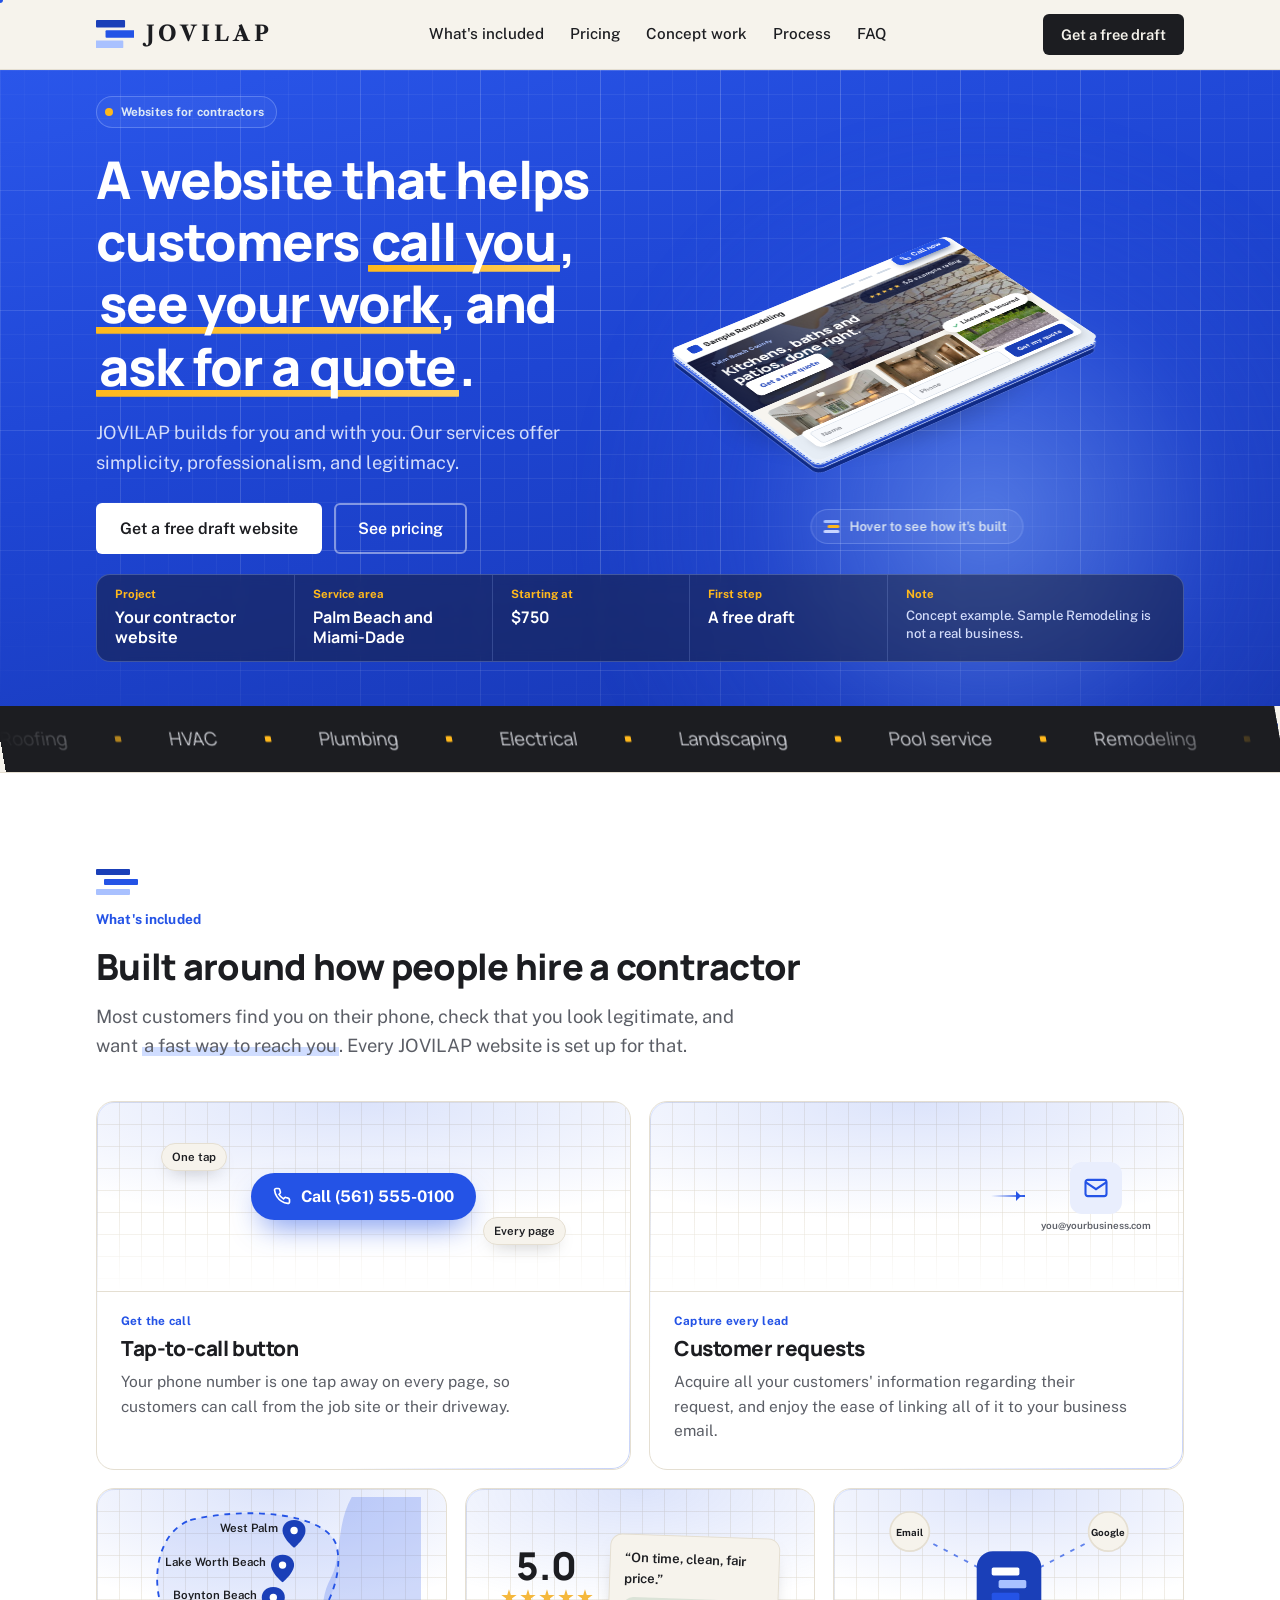
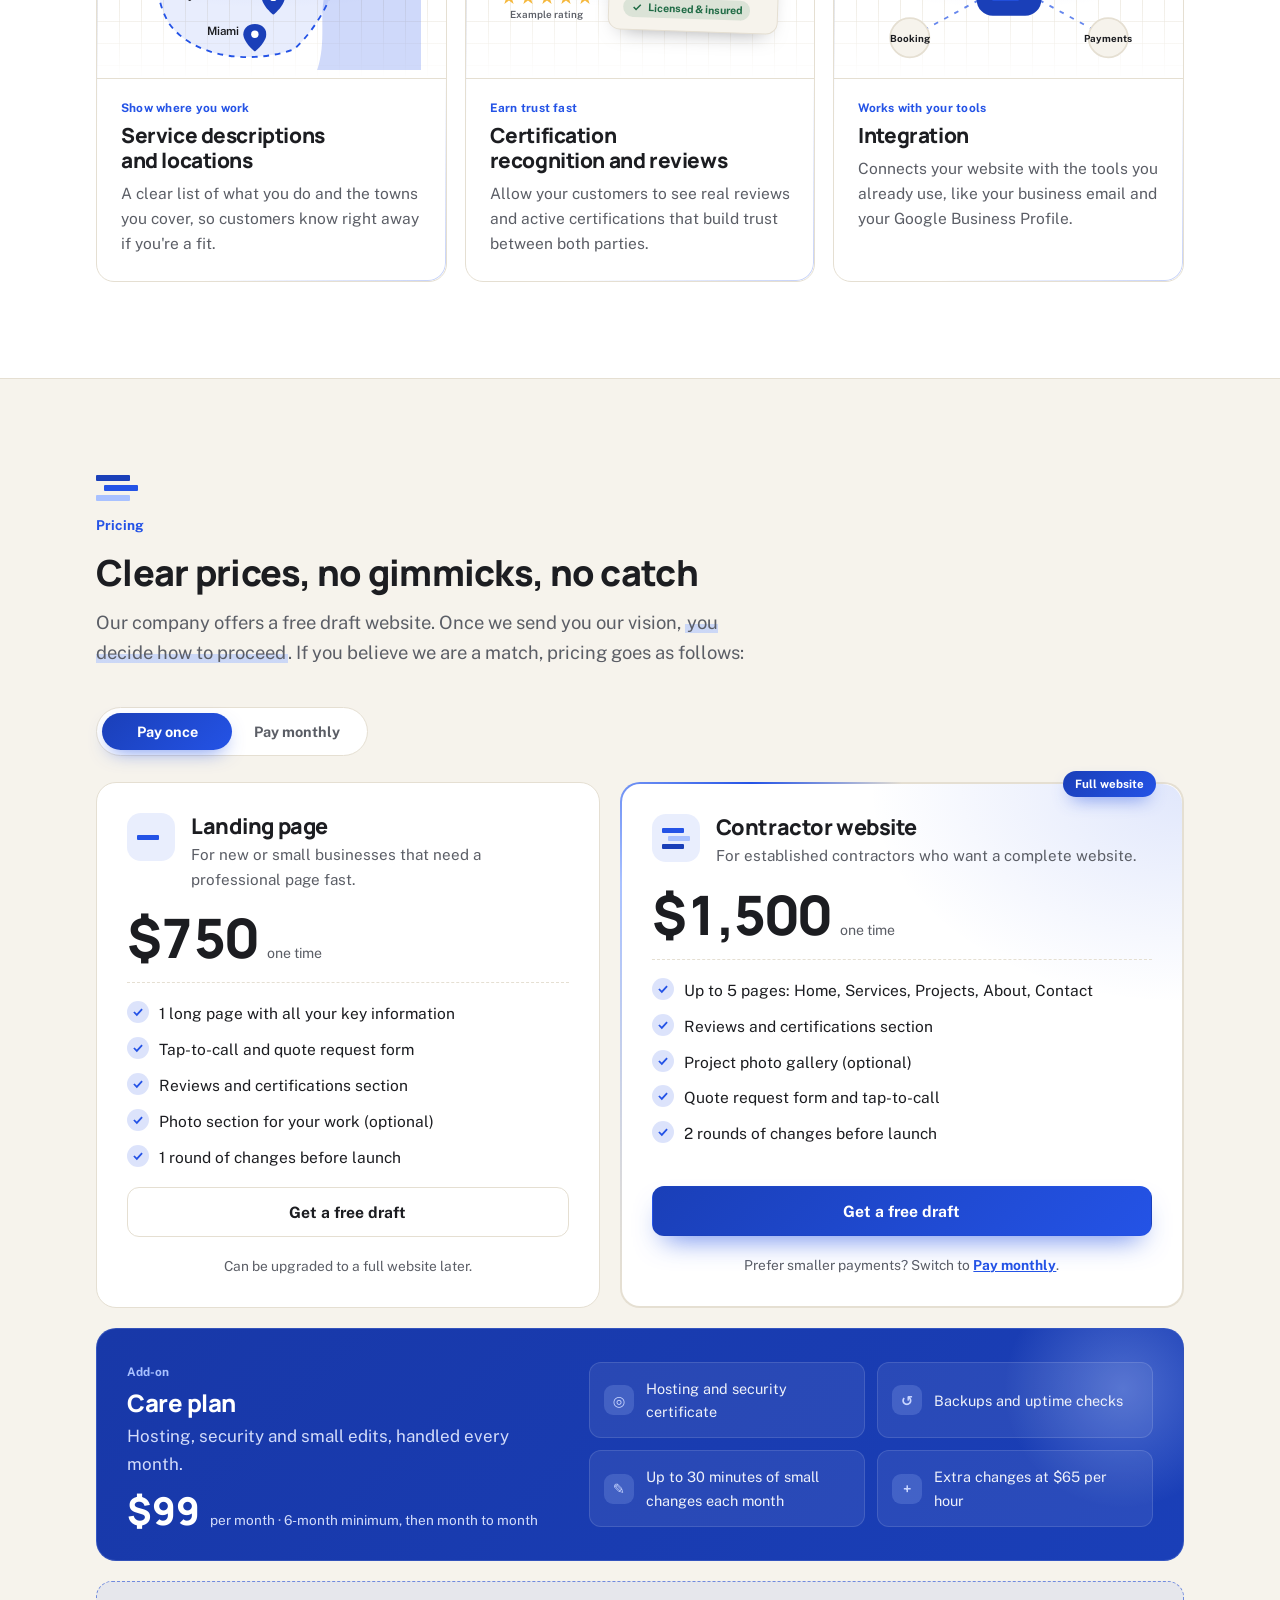
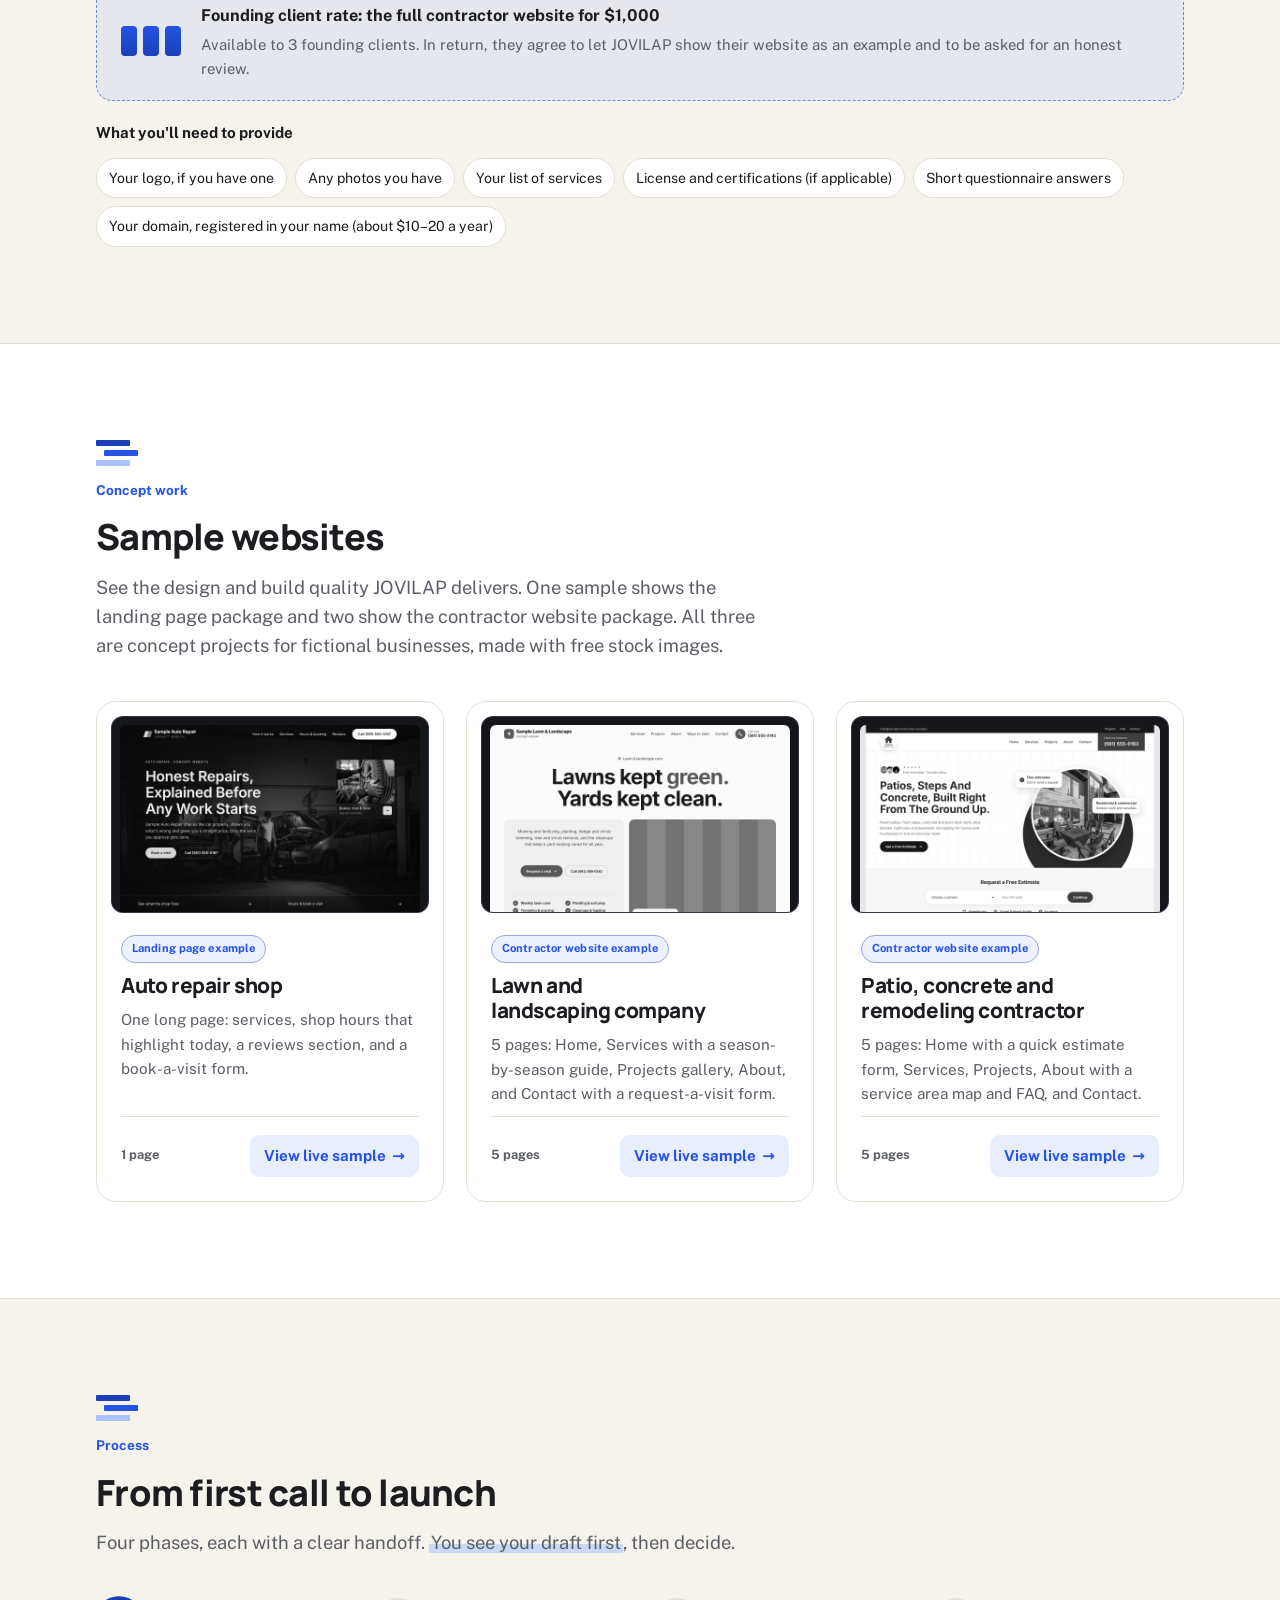
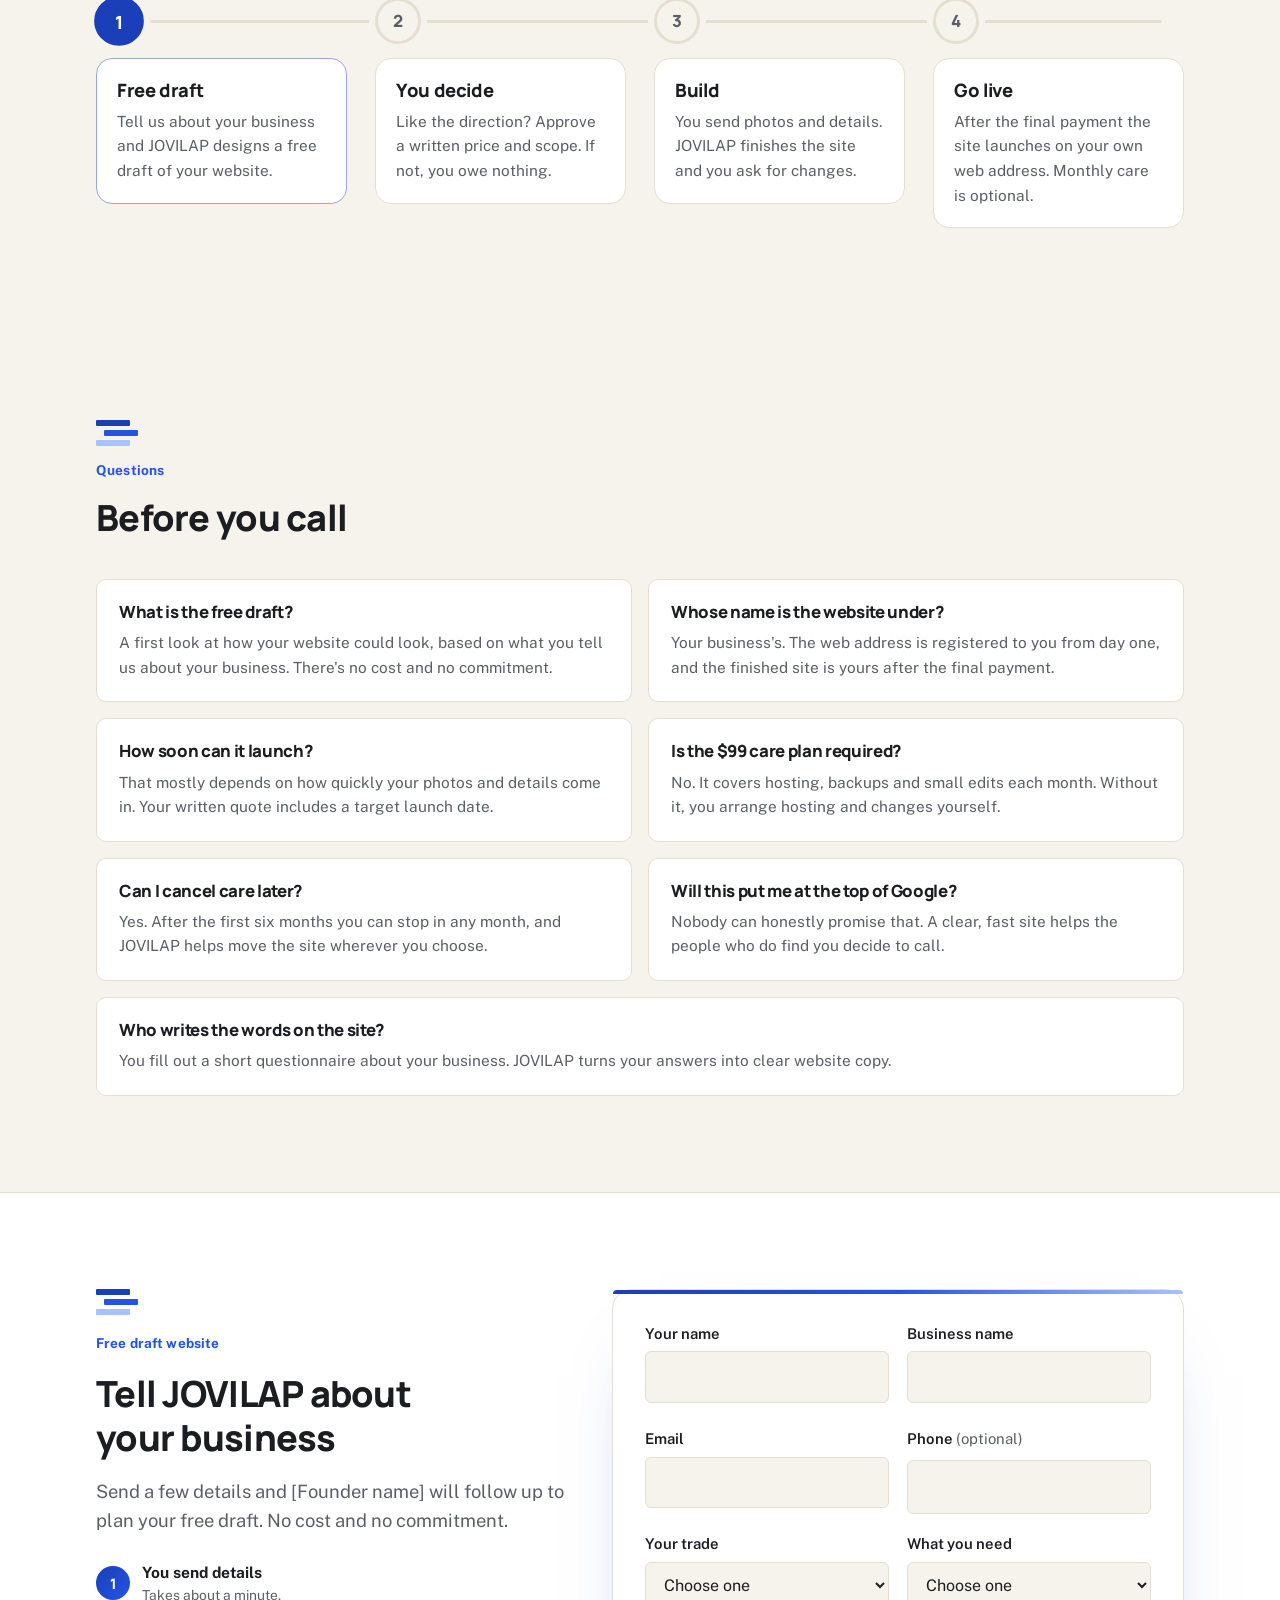
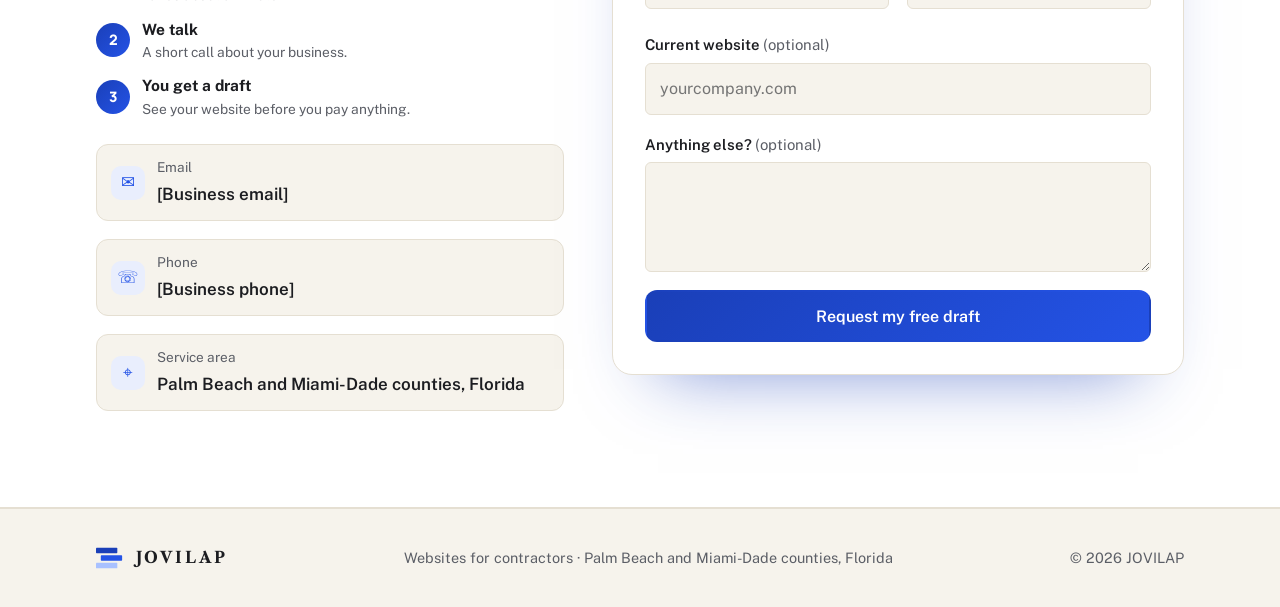
==== commit 9f4998eb: "Polish blueprint hero: aligned labels with leader lines, layer thickness, float, hoverable labels Co" ====
--- a/index.html
+++ b/index.html
@@ -606,10 +606,19 @@
 .bp-hero h1 .hl>i svg{width:58%;height:58%}
 .bp-hero h1 .hl:hover>i,.bp-hero h1 .hl:focus-visible>i,.bp-hero h1 .hl.on>i{transform:none}
 /* scene */
-.bp-scene{position:relative;width:100%;max-width:620px;justify-self:end;aspect-ratio:1/.84;perspective:2200px;cursor:pointer;-webkit-tap-highlight-color:transparent;animation:bpIn 1s cubic-bezier(.2,.8,.2,1) 1.4s backwards}
+.bp-scene{position:relative;width:100%;max-width:620px;justify-self:end;aspect-ratio:1/.84;perspective:3800px;cursor:pointer;-webkit-tap-highlight-color:transparent;animation:bpIn 1s cubic-bezier(.2,.8,.2,1) 1.4s backwards}
 @keyframes bpIn{from{opacity:0}}
-.bp-iso{--rx:57deg;--rz:-38deg;--g:5px;position:absolute;left:44%;top:60%;width:66%;aspect-ratio:10/7;container-type:inline-size;transform-style:preserve-3d;transform:translate(-50%,-50%) rotateX(var(--rx)) rotateZ(var(--rz));transition:transform .7s cubic-bezier(.2,.8,.2,1)}
-.bp-scene.open .bp-iso{--g:clamp(58px,5.4vw,78px)}@media (max-width:1240px){.lab-box small{display:none!important}}
+.bp-iso{--rx:57deg;--rz:-38deg;--g:5px;position:absolute;left:44%;top:56%;width:66%;aspect-ratio:10/7;container-type:inline-size;transform-style:preserve-3d;transform:translate(-50%,calc(-50% + var(--bob))) rotateX(var(--rx)) rotateZ(var(--rz));transition:transform .7s cubic-bezier(.2,.8,.2,1),top .8s cubic-bezier(.3,1.2,.4,1);animation:bpBob 5s ease-in-out infinite alternate}
+@property --bob{syntax:'<length>';inherits:false;initial-value:0px}
+@keyframes bpBob{from{--bob:6px}to{--bob:-8px}}
+.bp-l0::before,.bp-l1::before,.bp-l2::before{content:"";position:absolute;inset:0;border-radius:inherit;transform:translateZ(-6px);background:#0F2A86;box-shadow:0 0 0 1px rgba(255,255,255,.12);pointer-events:none}
+.bp-l1::before{background:#9DB2E8}.bp-l2::before{background:#B9C6E6}
+.bp-scene.open .bp-shadow{opacity:.55}
+.bp-lab{pointer-events:auto;cursor:default}
+.lab-box{transition:border-color .3s,background .3s,transform .35s cubic-bezier(.3,1.5,.5,1)}
+.bp-lab.focus .lab-box,.bp-lab:hover .lab-box{border-color:var(--amber,#FFB81C);transform:translateX(-4px)}
+.bp-lab .lab-box b span{color:var(--amber,#FFB81C);margin-right:6px}
+.bp-scene.open .bp-iso{--g:clamp(56px,5.6vw,80px);top:64%}@media (max-width:1240px){.lab-box small{display:none!important}}
 .bp-shadow{position:absolute;inset:-4%;border-radius:8%;transform:translateZ(-24px);background:radial-gradient(closest-side,rgba(0,0,0,.6),transparent);filter:blur(10px);transition:transform .8s,opacity .8s}
 .bp-scene.open .bp-shadow{transform:translateZ(-40px) scale(1.06);opacity:.8}
 .bp-l{position:absolute;inset:0;border-radius:2.4cqw;transform-style:preserve-3d;transform:translateZ(calc(var(--i)*var(--g)));transition:transform .85s cubic-bezier(.3,1.25,.4,1),box-shadow .5s;transition-delay:calc(var(--i)*55ms);animation:bpDrop 1.1s cubic-bezier(.2,.9,.25,1.15) backwards;animation-delay:calc(1.7s + var(--i)*.24s)}
@@ -662,10 +671,13 @@
 .x-form b{background:#1A3FB8;color:#fff;font:700 2.4cqw/1 var(--body);padding:2cqw 2.8cqw;border-radius:1.2cqw}
 [data-g].glow{box-shadow:0 0 0 .7cqw #A9C1FF,0 0 7cqw 1cqw rgba(169,193,255,.85)!important}
 /* billboard labels */
-.bp-anc{position:absolute;right:0;top:0;width:1px;height:1px;pointer-events:none}
+.bp-anc{position:absolute;right:0;top:50%;width:1px;height:1px;pointer-events:none}
 .bp-labs{position:absolute;inset:0;pointer-events:none;z-index:2}
-.bp-lab{position:absolute;left:0;top:0;display:flex;align-items:center;transform:translate(var(--lx,0),var(--ly,0)) translateY(-50%);opacity:0;transition:opacity .45s}
-.bp-lab::before{content:"";flex:none;width:34px;height:2px;margin-right:8px;border-radius:2px;background:linear-gradient(90deg,#A9C1FF,rgba(169,193,255,.35));box-shadow:-3px 0 0 1px #A9C1FF}
+.bp-leads{position:absolute;inset:0;width:100%;height:100%;overflow:visible;pointer-events:none;z-index:2}
+.bp-leads g{opacity:0;transition:opacity .45s}.bp-scene.open .bp-leads g{opacity:1;transition-delay:calc(.2s + var(--i)*.08s)}.bp-scene.has-f .bp-leads g:not(.focus){opacity:.25}
+.bp-leads line{stroke:var(--amber,#FFB81C);stroke-width:1.5;stroke-dasharray:3 4}.bp-leads circle{fill:var(--amber,#FFB81C);stroke:#fff;stroke-width:1.5}
+.bp-lab{position:absolute;left:0;top:0;display:flex;align-items:center;transform:translate(var(--lx,0),var(--ly,0)) translateY(-50%);opacity:0;transition:opacity .45s;will-change:transform}
+.bp-lab::before{display:none;content:"";flex:none;width:34px;height:2px;margin-right:8px;border-radius:2px;background:linear-gradient(90deg,#A9C1FF,rgba(169,193,255,.35));box-shadow:-3px 0 0 1px #A9C1FF}
 .lab-box{display:block;padding:7px 11px;border-radius:10px;background:rgba(20,22,28,.92);border:1px solid rgba(169,193,255,.38);box-shadow:0 10px 24px -12px rgba(0,0,0,.6)}
 .lab-box b{display:block;font:800 .8rem/1.2 var(--display);color:#fff;white-space:nowrap}
 .lab-box small{display:block;font:500 .7rem/1.3 var(--body);color:#D3DCFA;width:max-content;max-width:170px}
@@ -695,7 +707,7 @@
 .tblock>div:hover dd{transform:translateX(4px)}
 .tblock .tb-note dd{font:500 .82rem/1.35 var(--body);color:#D3DCFA}
 @media (max-width:980px){.bp-grid-l{grid-template-columns:1fr;gap:8px}.bp-scene{justify-self:center;max-width:560px}.tblock{grid-template-columns:repeat(2,minmax(0,1fr))}.tblock>div{border-top:1px solid rgba(169,193,255,.2)}.tblock>div:nth-child(-n+2){border-top:0}.tblock>div:nth-child(odd){border-left:0}.tblock .tb-note{grid-column:1/-1;border-left:0}}
-@media (max-width:560px){.bp-scene{aspect-ratio:1/1.08}.bp-iso{width:60%;left:38%;top:64%}.bp-lab::before{width:16px;margin-right:5px}.lab-box{padding:6px 9px}.lab-box small{display:none!important}.lab-box b{font-size:.68rem}.lab-box small{font-size:.6rem;max-width:112px}.bp-dim{left:6%;right:6%}.bp-hint{font-size:.78rem}}
+@media (max-width:560px){.bp-scene{aspect-ratio:1/.92}.bp-iso{width:60%;left:38%;top:46%}.bp-scene.open .bp-iso{top:66%}.bp-lab::before{width:16px;margin-right:5px}.lab-box{padding:6px 9px}.lab-box small{display:none!important}.lab-box b{font-size:.68rem}.lab-box small{font-size:.6rem;max-width:112px}.bp-dim{left:6%;right:6%}.bp-hint{font-size:.78rem}}
 @media (prefers-reduced-motion:reduce){.bp-l,.bp-scene,.bp-orb,.bp-hero h1 .hl{animation:none}.bp-hero h1 .hl{background-size:100% .13em}.bp-l,.bp-iso,.bp-lab{transition:none}}
 
 /* ===== Cobalt blueprint palette ===== */
@@ -713,7 +725,7 @@
 .bp-hero h1 .hl>i{background:#1C1D21;color:var(--amber)}
 .tblock dt{color:var(--amber)}
 .bp-hint-ic i:nth-child(2){background:var(--amber)}
-.lab-box b{color:#fff}.bp-lab::before{background:linear-gradient(90deg,var(--amber),rgba(255,184,28,.3));box-shadow:-3px 0 0 1px var(--amber)}
+.lab-box b{color:#fff}.bp-lab::before{display:none;background:linear-gradient(90deg,var(--amber),rgba(255,184,28,.3));box-shadow:-3px 0 0 1px var(--amber)}
 .bp-l0{border-color:rgba(255,255,255,.5)}
 .hero .btn-primary{background:#fff;color:#1C1D21}.hero .btn-primary:hover{background:var(--amber);color:#1C1D21}
 .hero .btn-ghost{border-color:rgba(255,255,255,.45)}
@@ -789,7 +801,8 @@
             <i class="bp-anc"></i>
           </div>
         </div>
-        <div class="bp-labs" aria-hidden="true"><div class="bp-lab" style="--i:0"><span class="lab-box"><b>01 Foundation</b><small>Domain, hosting and security</small></span></div><div class="bp-lab" style="--i:1"><span class="lab-box"><b>02 Framing</b><small>Pages planned around how customers hire</small></span></div><div class="bp-lab" style="--i:2"><span class="lab-box"><b>03 Finishes</b><small>Your photos, services and reviews</small></span></div><div class="bp-lab" style="--i:3"><span class="lab-box"><b>04 Fixtures</b><small>Call button, reviews and quote form</small></span></div></div>
+        <svg class="bp-leads" aria-hidden="true"><g style="--i:0"><line/><circle r="3.5"/></g><g style="--i:1"><line/><circle r="3.5"/></g><g style="--i:2"><line/><circle r="3.5"/></g><g style="--i:3"><line/><circle r="3.5"/></g></svg>
+        <div class="bp-labs" aria-hidden="true"><div class="bp-lab" style="--i:0"><span class="lab-box"><b><span>01</span>Foundation</b><small>Domain, hosting and security</small></span></div><div class="bp-lab" style="--i:1"><span class="lab-box"><b><span>02</span>Framing</b><small>Pages planned around how customers hire</small></span></div><div class="bp-lab" style="--i:2"><span class="lab-box"><b><span>03</span>Finishes</b><small>Your photos, services and reviews</small></span></div><div class="bp-lab" style="--i:3"><span class="lab-box"><b><span>04</span>Fixtures</b><small>Call button, reviews and quote form</small></span></div></div>
         <button type="button" class="bp-hint" id="bpHint" aria-pressed="false"><span class="bp-hint-ic" aria-hidden="true"><i></i><i></i><i></i></span><span class="t-fine">Hover to see how it's built</span><span class="t-touch">Tap to see how it's built</span></button>
       </div>
     </div>
@@ -1105,13 +1118,19 @@
   var iso=sc.querySelector('.bp-iso'),hint=document.getElementById('bpHint'),hls=[].slice.call(hero.querySelectorAll('.hl'));
   var rm=matchMedia('(prefers-reduced-motion: reduce)').matches,fine=matchMedia('(hover:hover) and (pointer:fine)').matches;
   var pinned=false,over=false,touched=false,cycle=null,ancs=[].slice.call(sc.querySelectorAll('.bp-anc')),labs=[].slice.call(sc.querySelectorAll('.bp-lab')),until=0,looping=false;
-  function place(){var sr=sc.getBoundingClientRect();ancs.forEach(function(a,i){var r=a.getBoundingClientRect();labs[i].style.setProperty('--lx',(r.left-sr.left)+'px');labs[i].style.setProperty('--ly',(r.top-sr.top)+'px')})}
+  var leads=[].slice.call(sc.querySelectorAll('.bp-leads g'));
+  function place(){var sr=sc.getBoundingClientRect(),pts=ancs.map(function(a){var r=a.getBoundingClientRect();return [r.left-sr.left,r.top-sr.top]});
+    var maxX=Math.max.apply(null,pts.map(function(p){return p[0]})),prev=-1e9;
+    for(var i=labs.length-1;i>=0;i--){var L=labs[i],w=L.offsetWidth,h=L.offsetHeight,x=Math.max(maxX+22,sr.width-w-2),y=pts[i][1];
+      if(x+w>sr.width+40)x=sr.width+40-w;if(y<prev+h+8)y=prev+h+8;prev=y;
+      L.style.setProperty('--lx',x+'px');L.style.setProperty('--ly',y+'px');
+      var ln=leads[i].querySelector('line'),c=leads[i].querySelector('circle');ln.setAttribute('x1',pts[i][0]);ln.setAttribute('y1',pts[i][1]);ln.setAttribute('x2',x-4);ln.setAttribute('y2',y);c.setAttribute('cx',pts[i][0]);c.setAttribute('cy',pts[i][1])}}
   function loop(){place();if(sc.classList.contains('open')||performance.now()<until){requestAnimationFrame(loop)}else looping=false}
   function kick(){until=performance.now()+1400;if(!looping){looping=true;requestAnimationFrame(loop)}}
   function open(v){if(sc.classList.contains('open')!==v)kick();sc.classList.toggle('open',v)}
   function sync(){open(pinned||over||!!sc.dataset.f);hint.setAttribute('aria-pressed',pinned?'true':'false')}
   function focus(t){[].slice.call(sc.querySelectorAll('.glow,.focus')).forEach(function(e){e.classList.remove('glow','focus')});
-    if(t){var g=sc.querySelector('[data-g='+t+']');g.classList.add('glow');var L=g.closest('.bp-l');L.classList.add('focus');labs[+L.style.getPropertyValue('--i')].classList.add('focus');sc.dataset.f=t}else delete sc.dataset.f;
+    if(t){var g=sc.querySelector('[data-g='+t+']');g.classList.add('glow');var L=g.closest('.bp-l');L.classList.add('focus');var li=+L.style.getPropertyValue('--i');labs[li].classList.add('focus');leads[li].classList.add('focus');sc.dataset.f=t}else delete sc.dataset.f;
     sc.classList.toggle('has-f',!!t);hls.forEach(function(h){h.classList.toggle('on',h.dataset.t===t)});sync()}
   addEventListener('resize',kick);
   function stopCycle(){touched=true;if(cycle){clearInterval(cycle);cycle=null}}
@@ -1124,6 +1143,11 @@
   }else{
     sc.addEventListener('click',function(){stopCycle();pinned=!pinned;sync()});
   }
+  var layers=[].slice.call(sc.querySelectorAll('.bp-l'));
+  function focusLayer(i){[].slice.call(sc.querySelectorAll('.glow,.focus')).forEach(function(e){e.classList.remove('glow','focus')});
+    if(i<0){delete sc.dataset.f;sc.classList.remove('has-f');sync();return}
+    layers[i].classList.add('focus');labs[i].classList.add('focus');leads[i].classList.add('focus');sc.dataset.f='l'+i;sc.classList.add('has-f');sync()}
+  labs.forEach(function(L,i){L.addEventListener('pointerenter',function(){touched=true;focusLayer(i)});L.addEventListener('pointerleave',function(){focusLayer(-1)})});
   hls.forEach(function(h){
     h.addEventListener('pointerenter',function(){touched=true;focus(h.dataset.t)});
     h.addEventListener('pointerleave',function(){focus(null)});
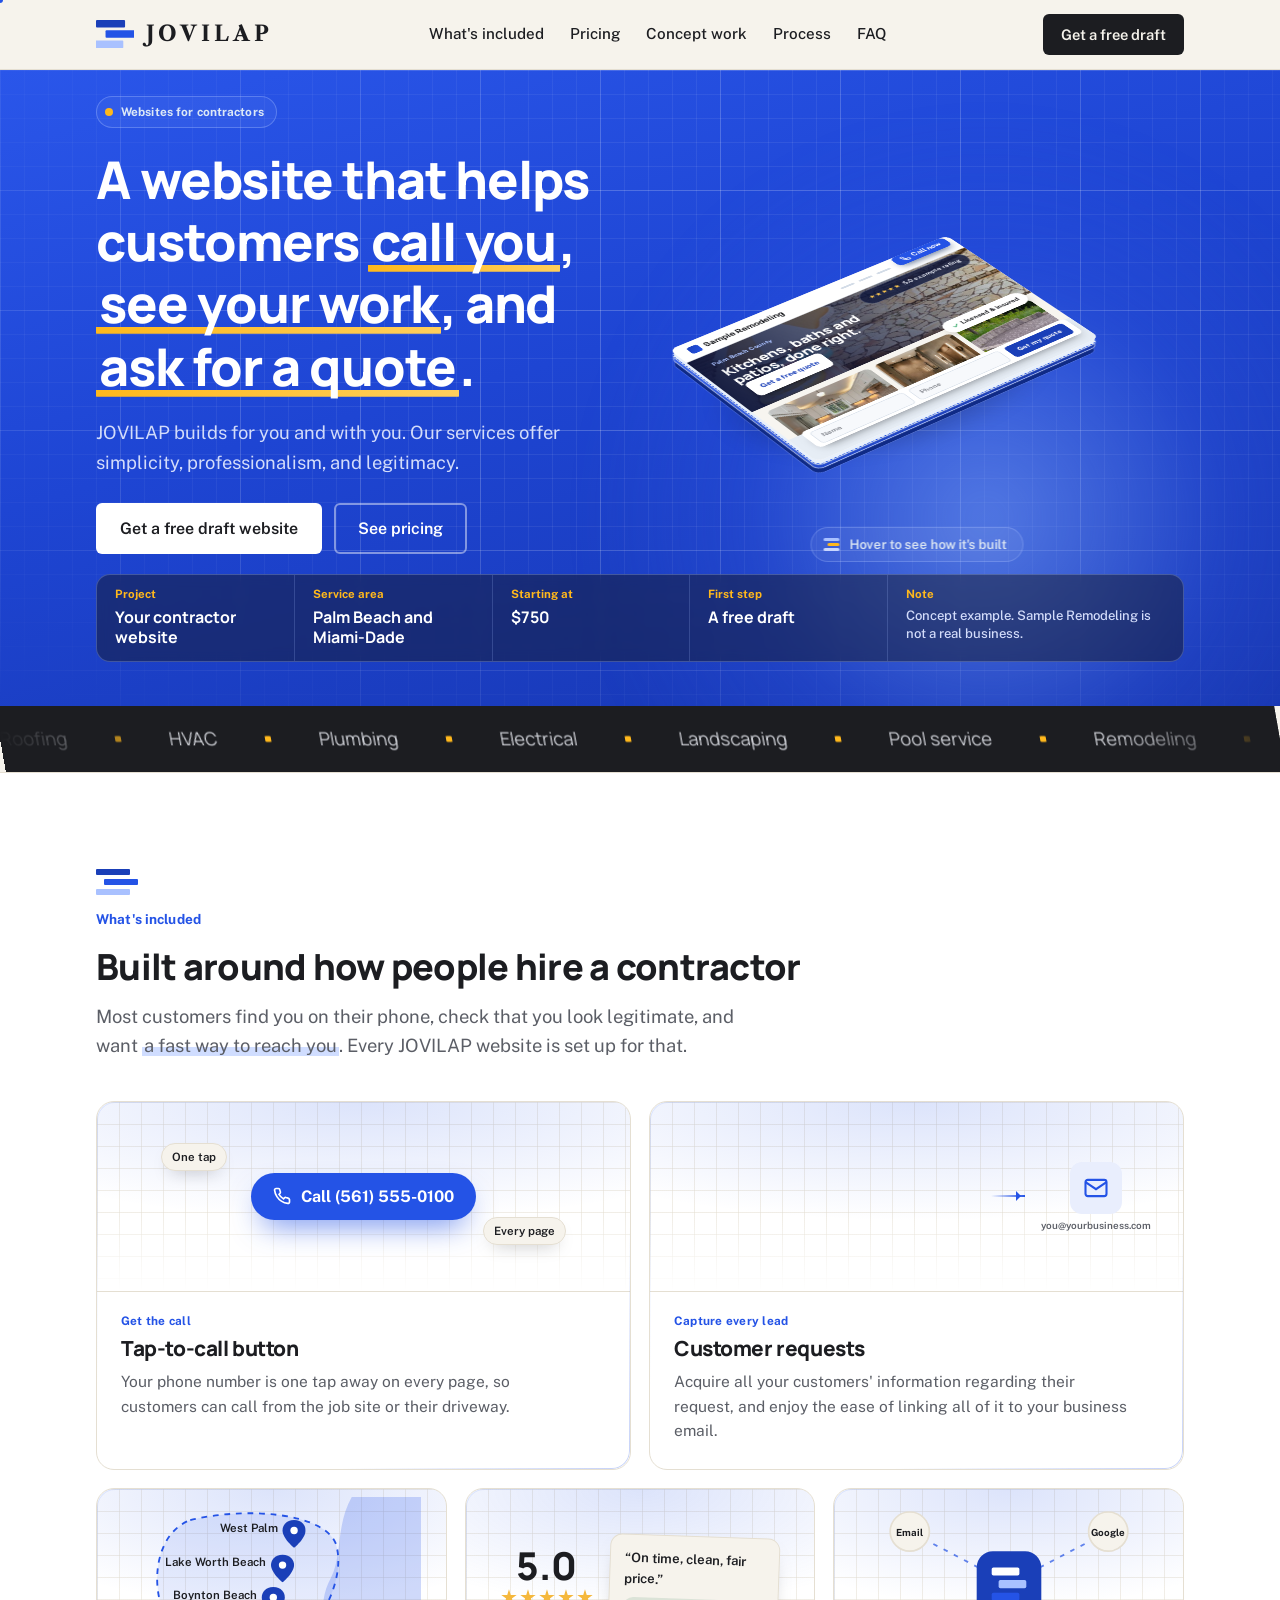
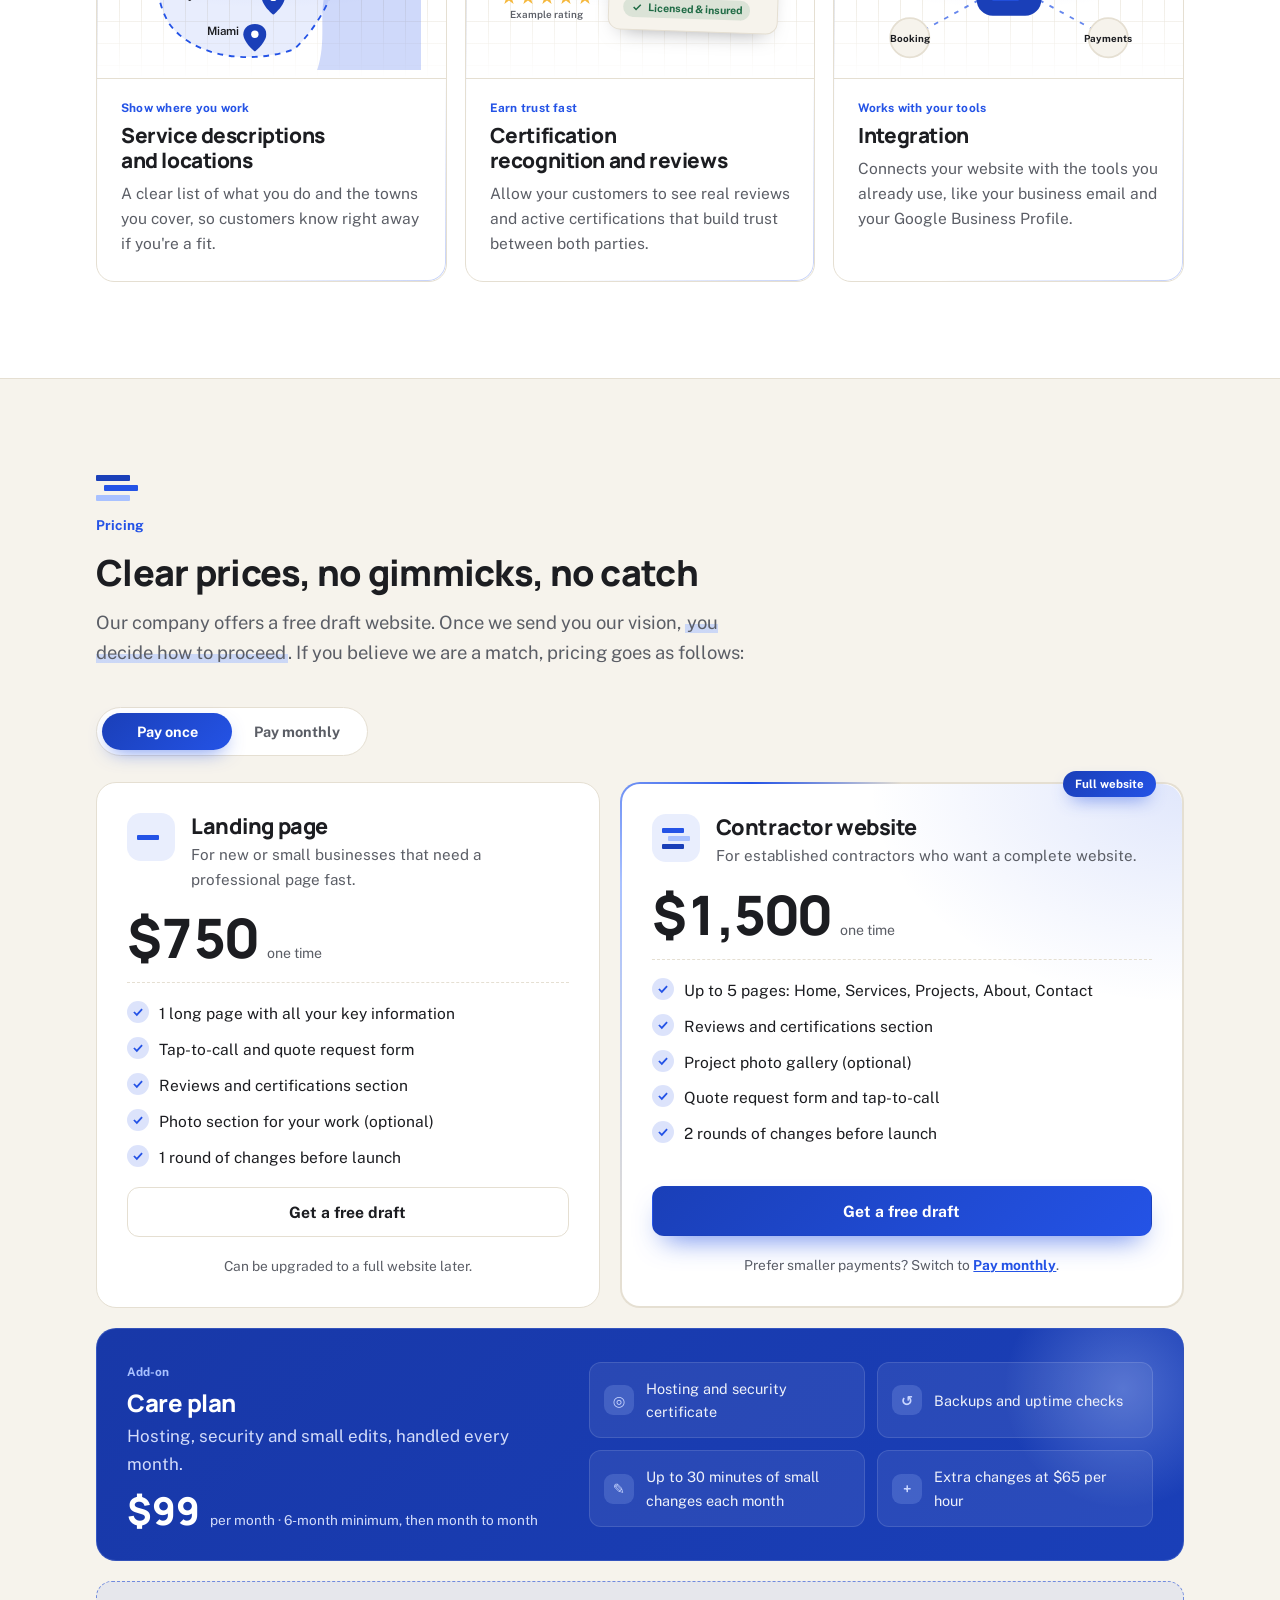
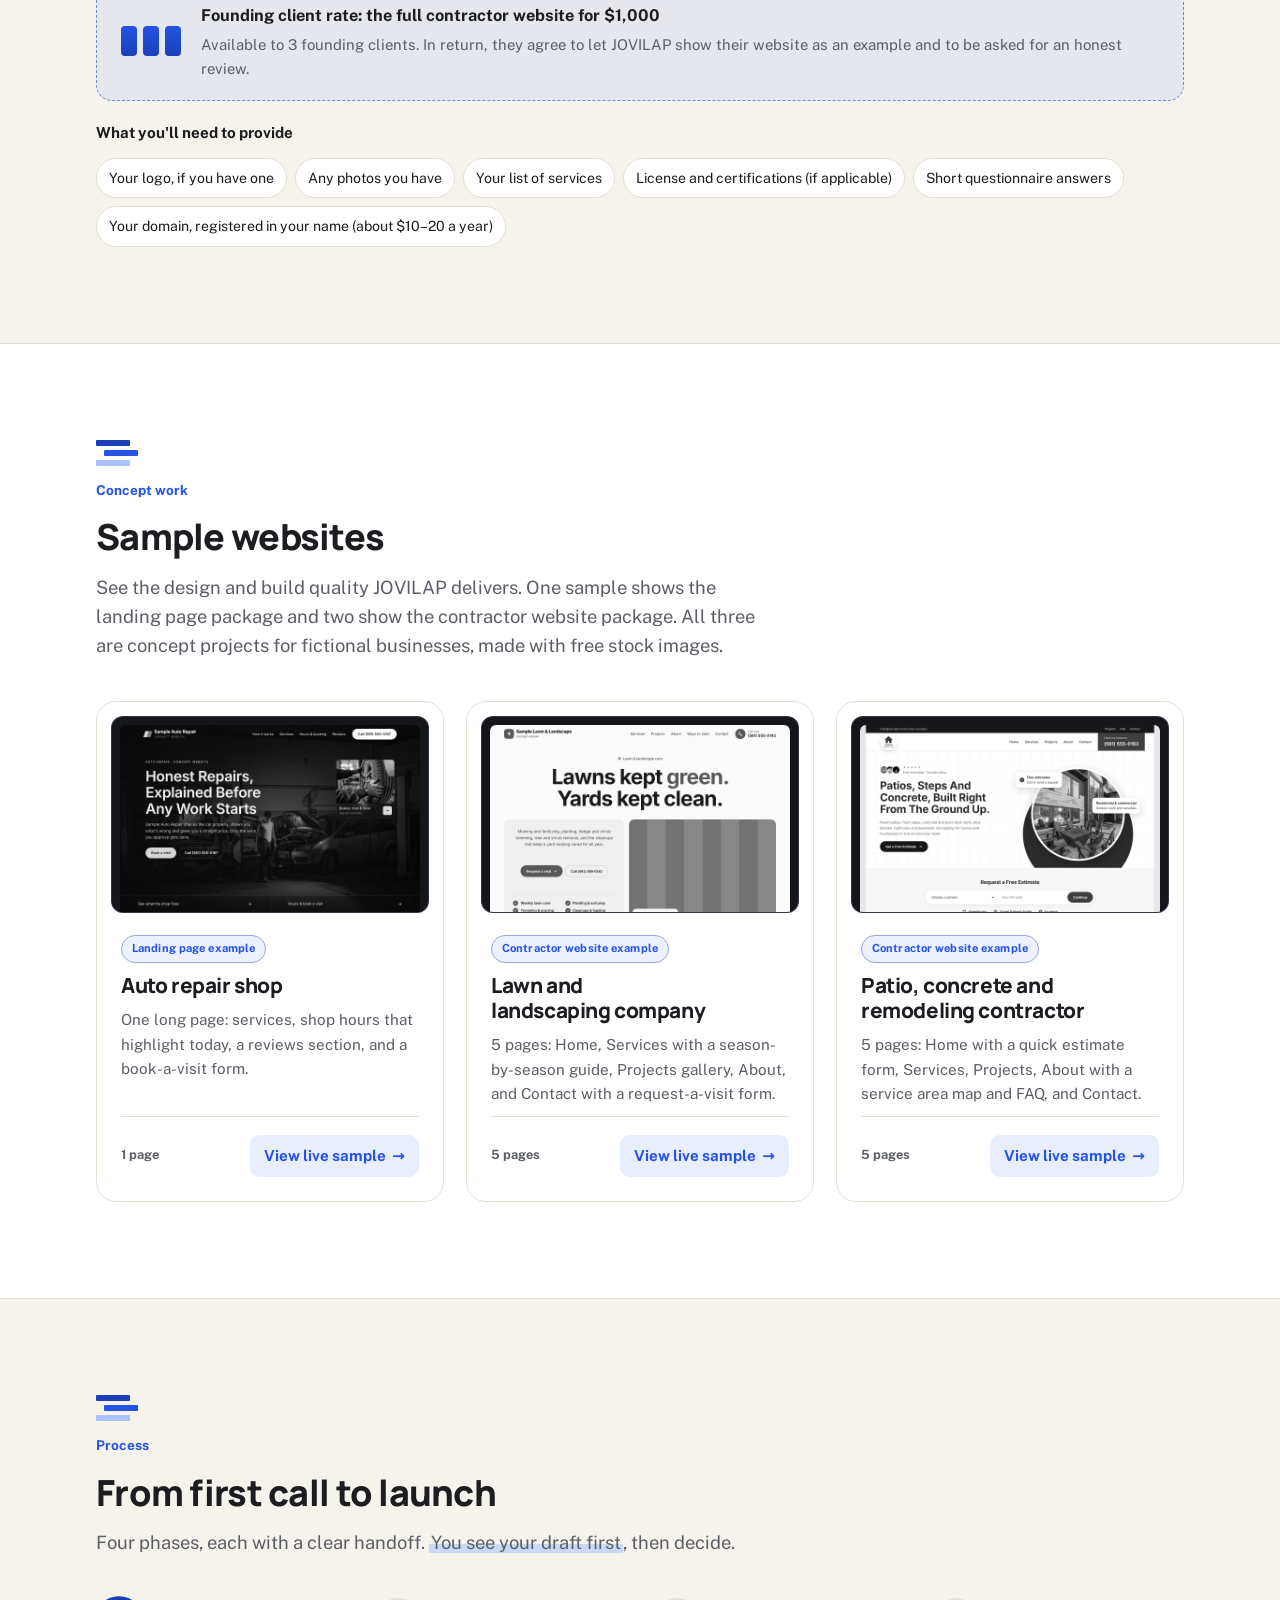
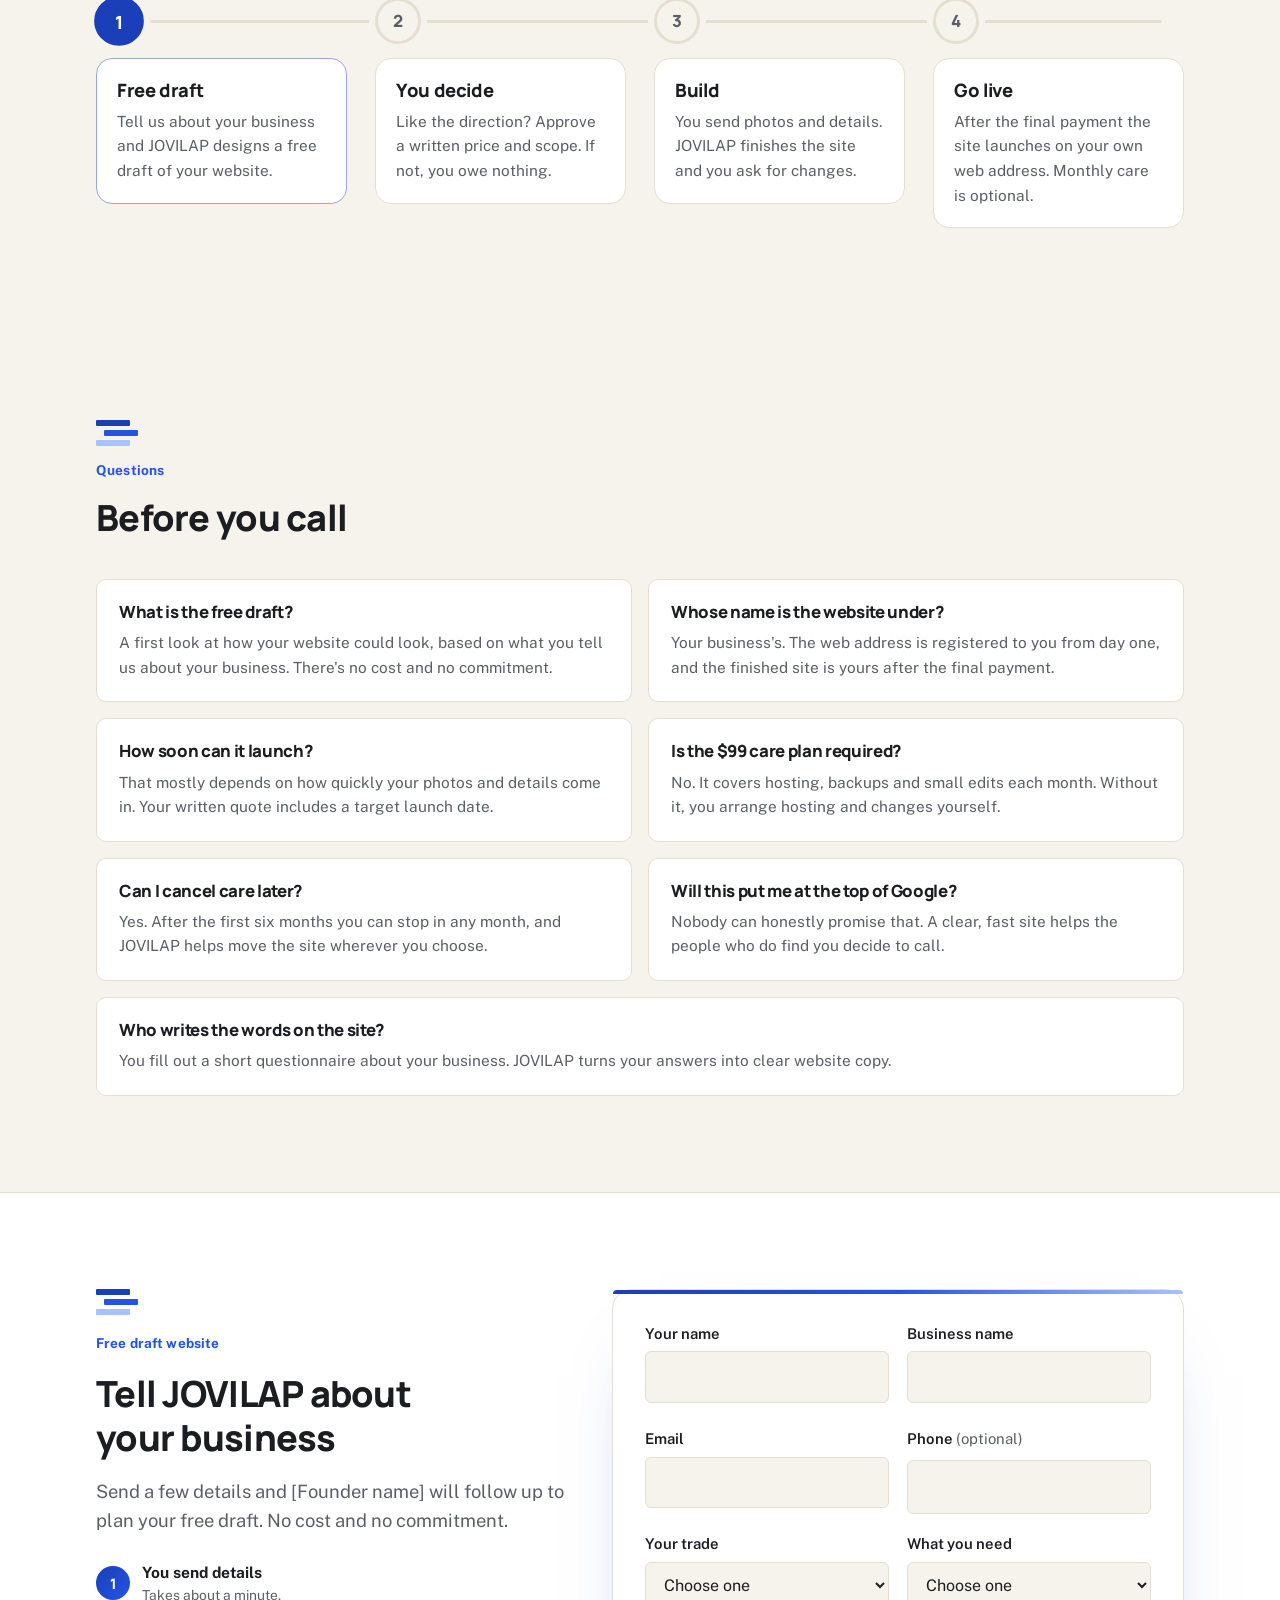
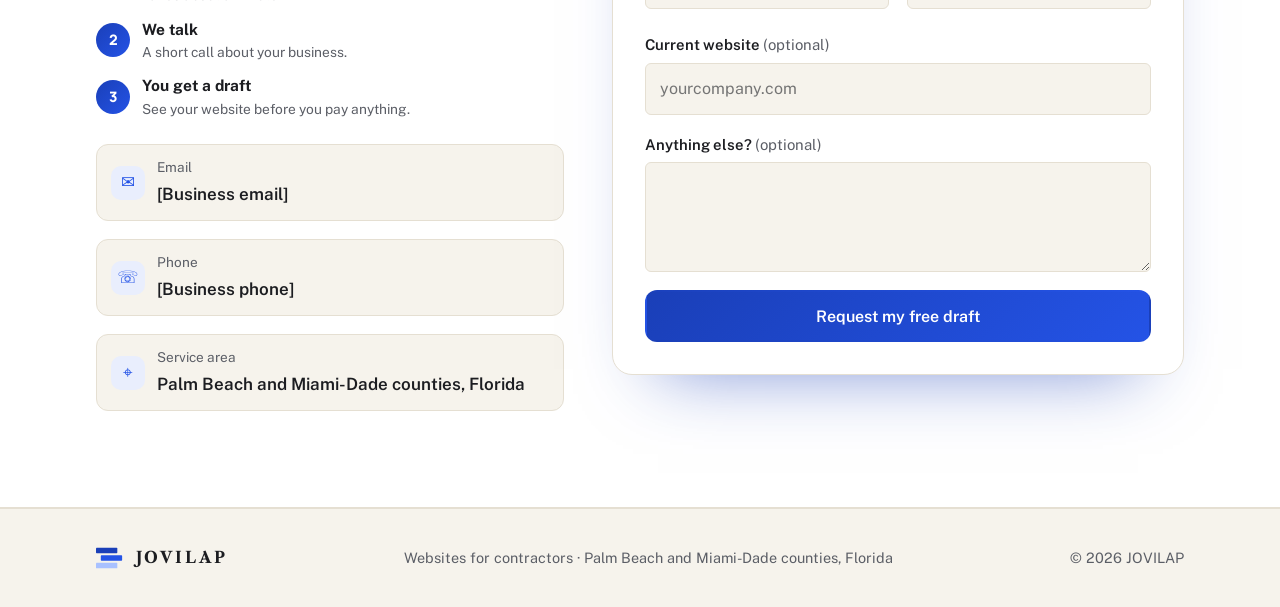
==== commit 9290b065: "Keep hint clear of the exploded stack Co-Authored-By: Claude Opus 5.5 <noreply@anthropic.com> Claude" ====
--- a/index.html
+++ b/index.html
@@ -688,7 +688,7 @@
 .bp-dim::before{content:"";position:absolute;left:0;right:0;top:50%;height:1px;background:rgba(169,193,255,.55)}
 .bp-dim span{position:relative;padding:0 10px;background:var(--band,#1E43C9);font:600 .72rem/1 var(--body);color:#A9C1FF;letter-spacing:.02em}
 /* hint */
-.bp-hint{position:absolute;left:50%;bottom:1%;transform:translateX(-50%);display:inline-flex;align-items:center;gap:10px;padding:9px 16px 9px 12px;border-radius:99px;border:1px solid rgba(169,193,255,.3);background:rgba(255,255,255,.06);-webkit-backdrop-filter:blur(8px);backdrop-filter:blur(8px);color:#DCE6F2;font:600 .82rem var(--body);cursor:pointer;white-space:nowrap;transition:background .3s,border-color .3s}
+.bp-hint{position:absolute;z-index:3;left:50%;bottom:-3%;transform:translateX(-50%);display:inline-flex;align-items:center;gap:10px;padding:9px 16px 9px 12px;border-radius:99px;border:1px solid rgba(169,193,255,.3);background:rgba(255,255,255,.06);-webkit-backdrop-filter:blur(8px);backdrop-filter:blur(8px);color:#DCE6F2;font:600 .82rem var(--body);cursor:pointer;white-space:nowrap;transition:background .3s,border-color .3s}
 .bp-hint:hover,.bp-hint[aria-pressed=true]{background:rgba(169,193,255,.16);border-color:#A9C1FF}
 .bp-hint-ic{display:grid;gap:2px;width:16px}
 .bp-hint-ic i{height:3px;border-radius:2px;background:#A9C1FF;transition:transform .5s cubic-bezier(.3,1.6,.5,1)}
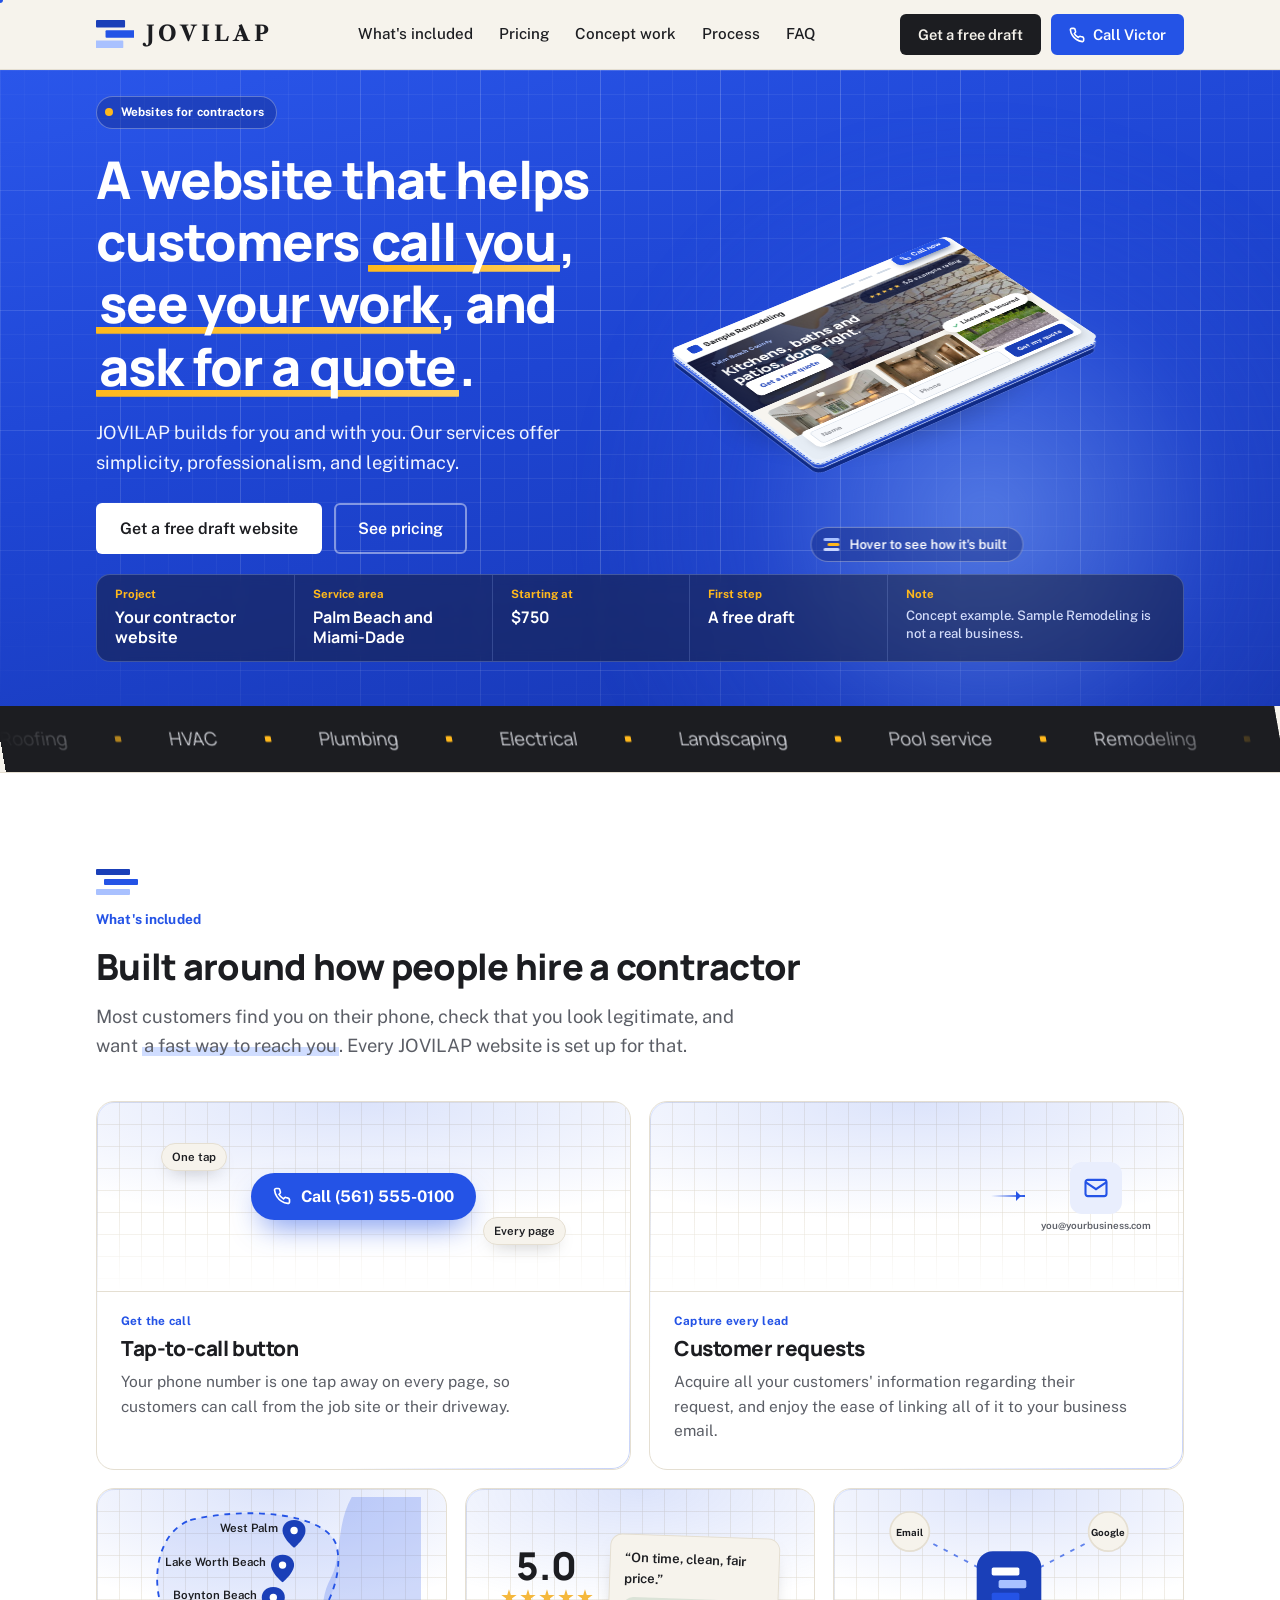
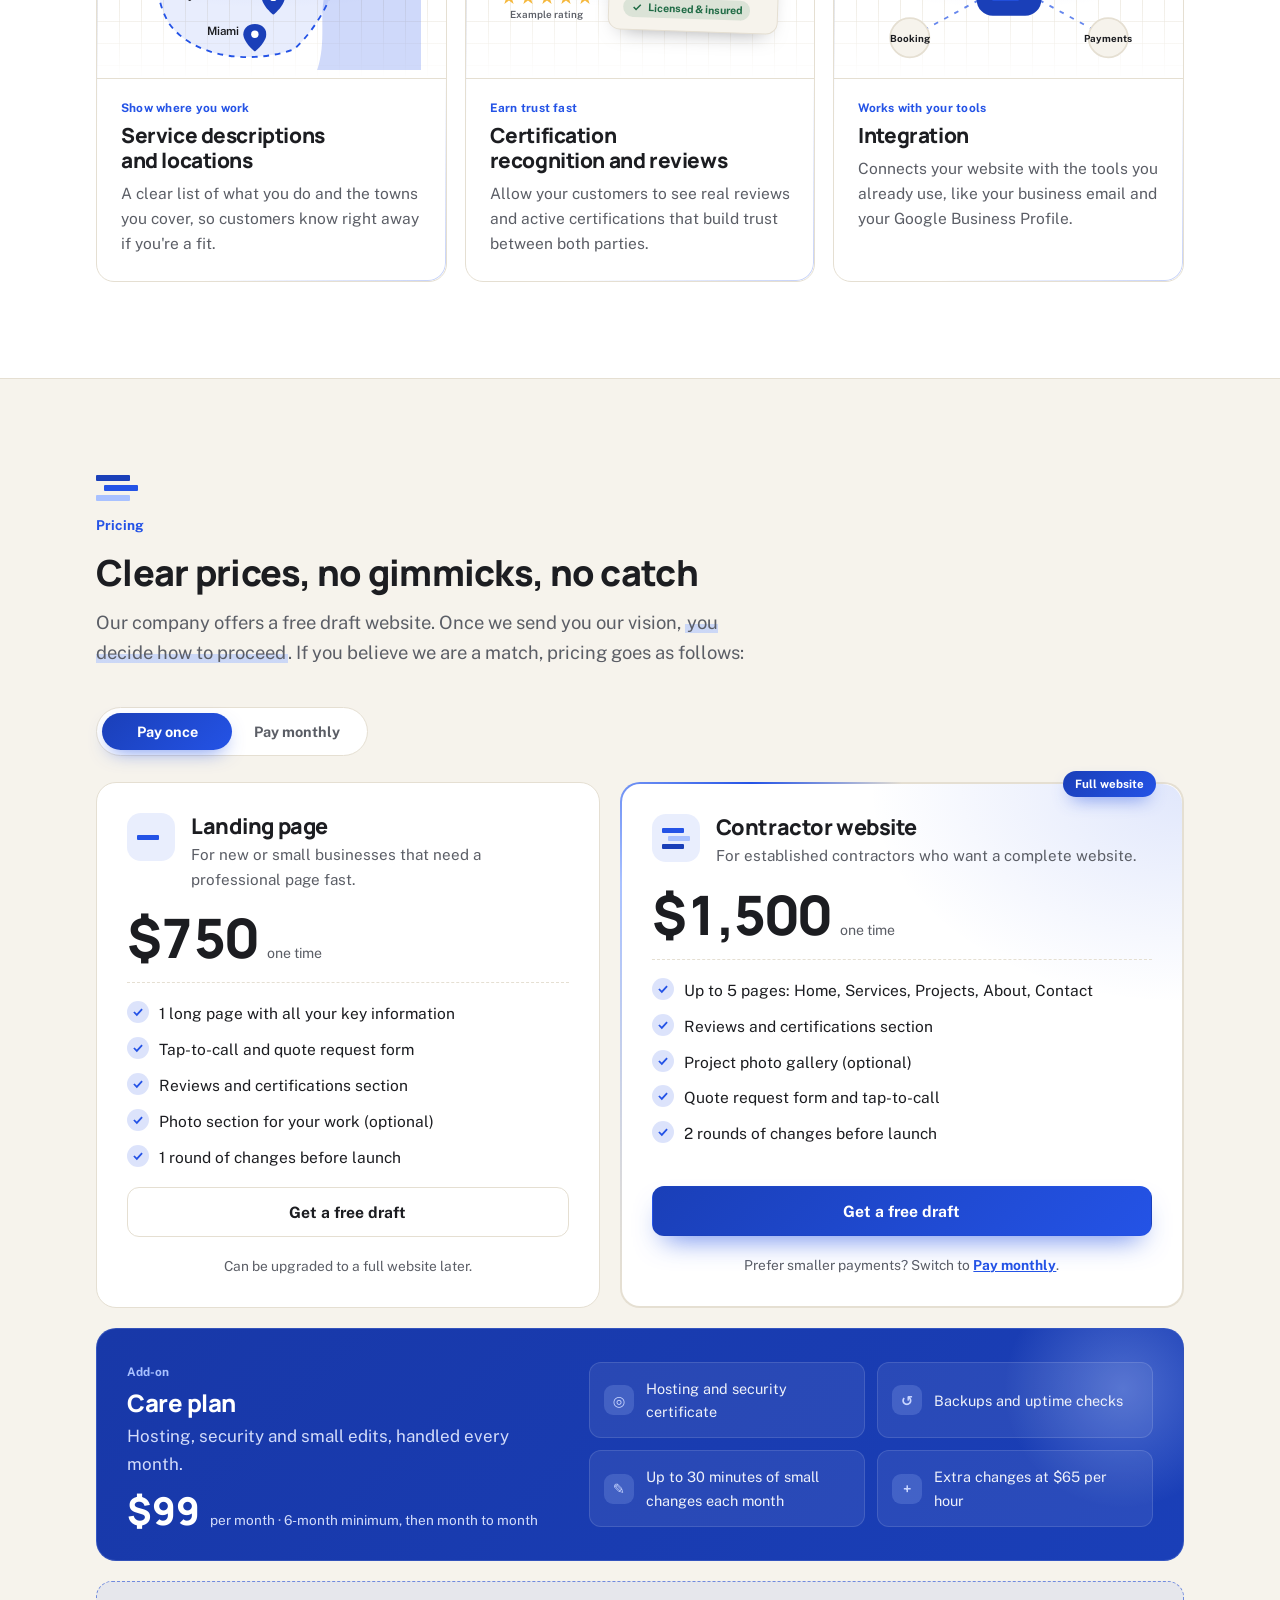
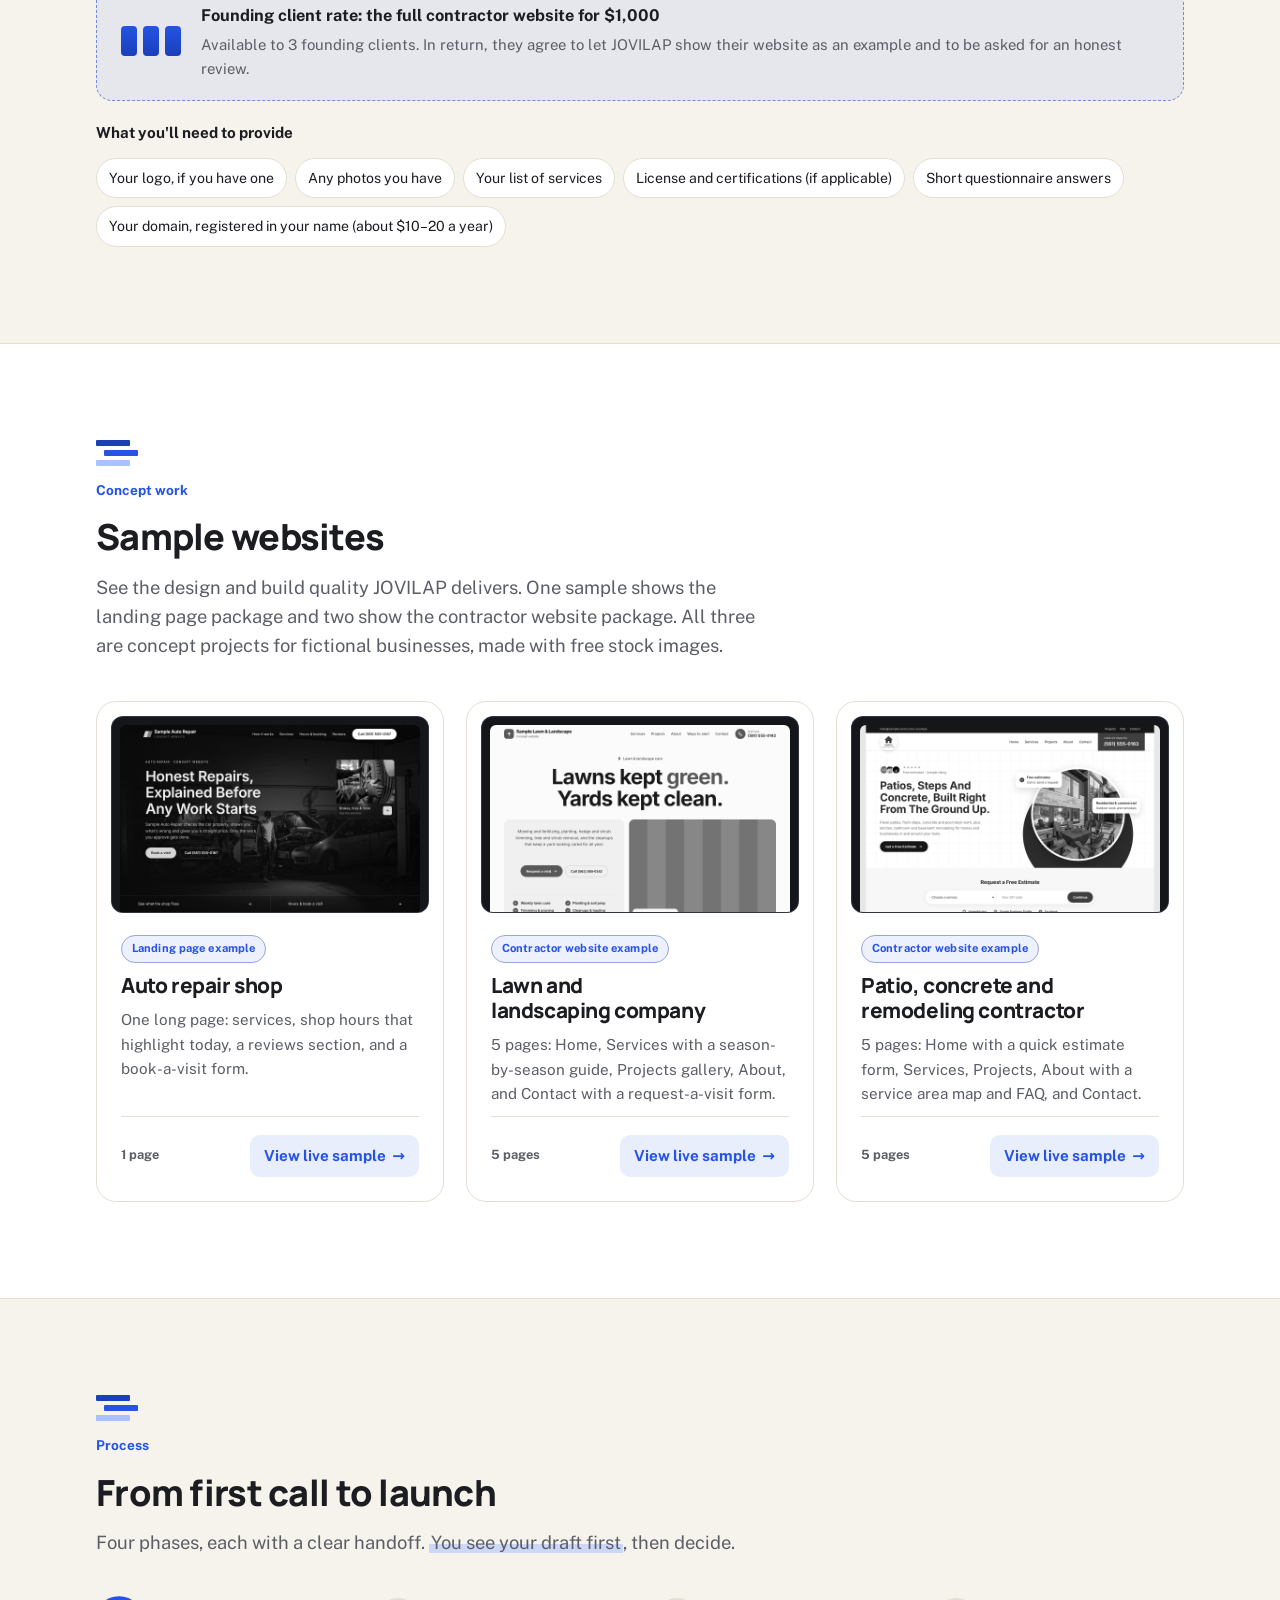
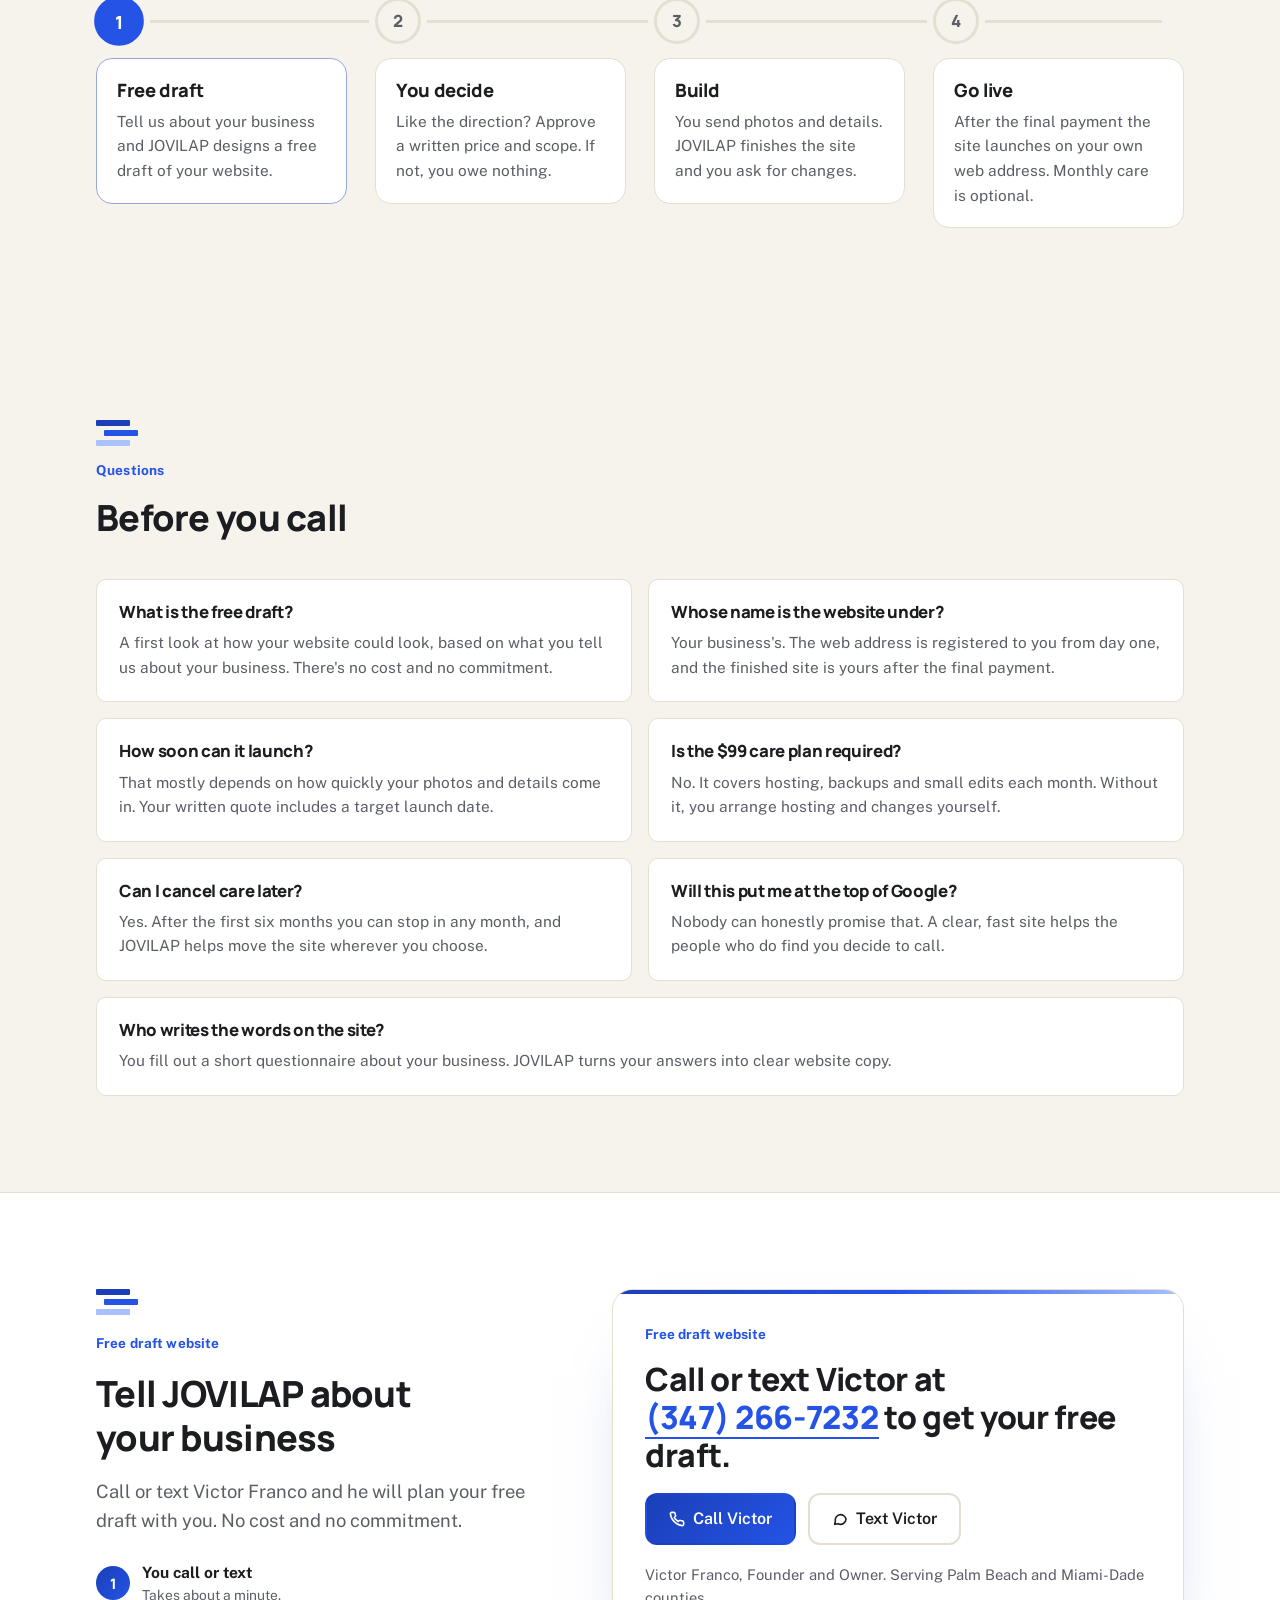
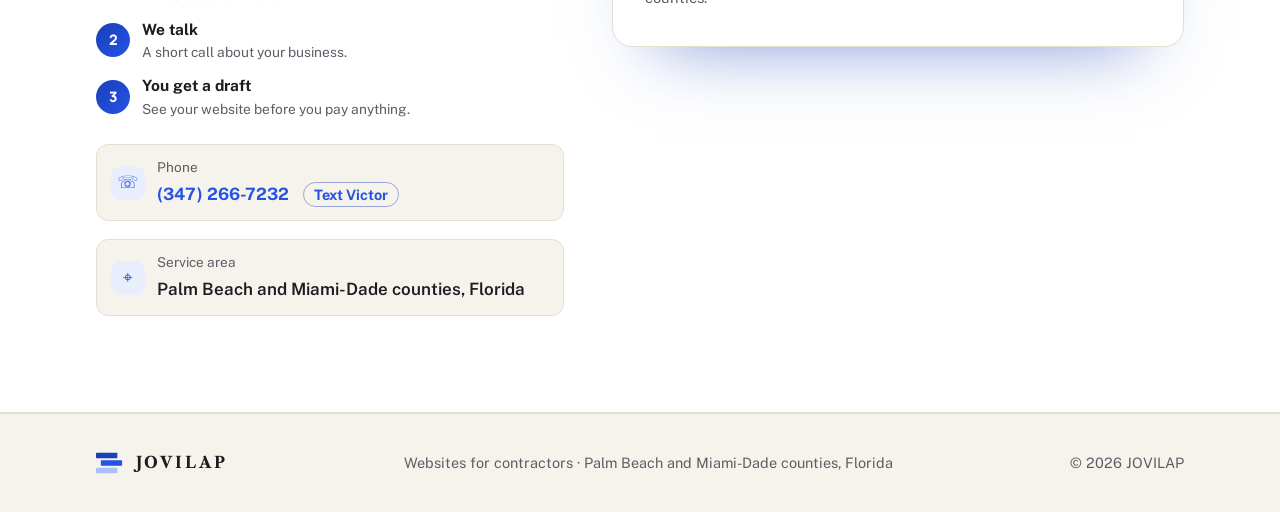
==== commit 88b0e238: "Preview: Victor contact info, header call, mobile menu, call panel, pricing total, sample bars, meta" ====
--- a/index.html
+++ b/index.html
@@ -7,6 +7,22 @@
 <title>JOVILAP | Websites for Contractors</title>
 <meta name="claude:viewport-fit-sides" content="cover">
 <meta name="description" content="JOVILAP builds clear, mobile-friendly websites for contractors in Palm Beach and Miami-Dade counties.">
+<meta name="theme-color" content="#1E45D3">
+<!-- Canonical and share URLs are relative until JOVILAP's own domain is chosen -->
+<link rel="canonical" href="/">
+<link rel="icon" href="favicon.svg" type="image/svg+xml">
+<link rel="icon" href="favicon-32.png" sizes="32x32" type="image/png">
+<link rel="apple-touch-icon" href="apple-touch-icon.png">
+<meta property="og:type" content="website">
+<meta property="og:site_name" content="JOVILAP">
+<meta property="og:title" content="JOVILAP | Websites for Contractors">
+<meta property="og:description" content="Clear, mobile-friendly websites for contractors in Palm Beach and Miami-Dade counties. Start with a free draft.">
+<meta property="og:image" content="og-image.jpg">
+<meta property="og:image:width" content="1200">
+<meta property="og:image:height" content="630">
+<meta property="og:image:alt" content="JOVILAP: websites that help customers call you">
+<meta name="twitter:card" content="summary_large_image">
+<script type="application/ld+json">{"@context": "https://schema.org", "@type": "ProfessionalService", "name": "JOVILAP", "description": "JOVILAP builds clear, mobile-friendly websites for contractors in Palm Beach and Miami-Dade counties.", "telephone": "+1-347-266-7232", "priceRange": "$750–$1,500", "founder": {"@type": "Person", "name": "Victor Franco", "jobTitle": "Founder and Owner"}, "areaServed": [{"@type": "AdministrativeArea", "name": "Palm Beach County, Florida"}, {"@type": "AdministrativeArea", "name": "Miami-Dade County, Florida"}], "contactPoint": {"@type": "ContactPoint", "telephone": "+1-347-266-7232", "contactType": "sales", "areaServed": "US", "availableLanguage": "English"}}</script>
 <link rel="preconnect" href="https://fonts.googleapis.com">
 <link rel="preconnect" href="https://fonts.gstatic.com" crossorigin>
 <link rel="stylesheet" href="https://fonts.googleapis.com/css2?family=Libre+Caslon+Text:wght@700&family=Manrope:wght@600;700;800&family=Public+Sans:wght@400;500;600;700&display=swap">
@@ -312,7 +328,7 @@
 .ph-line i{display:block;height:100%;width:var(--pf,0%);background:linear-gradient(90deg,var(--navy),var(--blue));transition:width .2s linear}
 .ph{position:relative;display:grid;gap:8px;align-content:start}
 .ph-n{width:46px;height:46px;border-radius:50%;display:grid;place-items:center;background:var(--bg);border:3px solid var(--line);font:800 1.05rem var(--display);color:var(--muted);transition:background .4s,border-color .4s,color .4s,transform .4s cubic-bezier(.3,1.6,.5,1)}
-.ph.lit .ph-n{background:var(--navy);border-color:var(--navy);color:#fff;transform:scale(1.08)}
+.ph.lit .ph-n{background:#2453E6;border-color:#2453E6;color:#fff;transform:scale(1.08)}
 .ph h3{margin-top:8px}.ph p{color:var(--muted);font-size:.96rem}
 .ph:hover .ph-n{transform:scale(1.15) rotate(-6deg)}
 @media (max-width:860px){.phases{grid-template-columns:1fr;gap:22px}.ph{grid-template-columns:46px 1fr;column-gap:16px}.ph h3,.ph p{grid-column:2}.ph-n{grid-row:1/3}.ph h3{margin-top:10px}.ph-line{left:21px;right:auto;top:22px;bottom:22px;width:3px;height:auto}.ph-line i{width:100%;height:var(--pf,0%)}}
@@ -408,14 +424,14 @@
 .pay-toggle{position:relative;display:inline-grid;grid-template-columns:1fr 1fr;padding:5px;border-radius:999px;background:var(--surface);border:1px solid var(--line);margin:0 0 26px}
 .pay-toggle button{position:relative;z-index:1;border:0;background:none;font:700 .9rem var(--body);color:var(--muted);padding:10px 22px;border-radius:999px;cursor:pointer;transition:color .3s}
 .pay-toggle button.on{color:#fff}
-.pt-glide{position:absolute;top:5px;bottom:5px;left:5px;width:calc(50% - 5px);border-radius:999px;background:linear-gradient(135deg,var(--navy),var(--blue));box-shadow:0 8px 20px -8px rgba(36,83,230,.7);transition:transform .45s cubic-bezier(.3,1.3,.5,1)}
+.pt-glide{position:absolute;top:5px;bottom:5px;left:5px;width:calc(50% - 5px);border-radius:999px;background:linear-gradient(135deg,#1A3FB8,#2453E6);box-shadow:0 8px 20px -8px rgba(36,83,230,.7);transition:transform .45s cubic-bezier(.3,1.3,.5,1)}
 .pay-toggle.m .pt-glide{transform:translateX(100%)}
 .pr-grid{display:grid;grid-template-columns:1fr 1.12fr;gap:20px;align-items:stretch}
 .pr{position:relative;display:grid;grid-template-rows:auto auto 1fr auto auto;gap:18px;padding:30px;border-radius:20px;background:var(--surface);border:1px solid var(--line);transition:transform .4s cubic-bezier(.3,1.4,.5,1),box-shadow .4s,border-color .4s;isolation:isolate}
 .pr:hover{transform:translateY(-6px);box-shadow:0 34px 60px -36px rgba(26,63,184,.6);border-color:color-mix(in srgb,var(--blue) 45%,var(--line))}
 .pr-main{border:2px solid transparent;background:linear-gradient(var(--surface),var(--surface)) padding-box,conic-gradient(from var(--beam),var(--line) 0deg,var(--line) 230deg,#A9C1FF 300deg,#2453E6 330deg,var(--line) 360deg) border-box;animation:beam 5s linear infinite}
 .pr-main::after{content:"";position:absolute;inset:0;border-radius:inherit;background:radial-gradient(80% 60% at 100% 0%,color-mix(in srgb,var(--blue) 14%,transparent),transparent 70%);z-index:-1;pointer-events:none}
-.pr-flag{position:absolute;top:-13px;right:26px;font:700 .72rem var(--body);color:#fff;background:linear-gradient(135deg,var(--navy),var(--blue));padding:6px 12px;border-radius:999px;box-shadow:0 8px 18px -8px rgba(36,83,230,.8)}
+.pr-flag{position:absolute;top:-13px;right:26px;font:700 .72rem var(--body);color:#fff;background:linear-gradient(135deg,#1A3FB8,#2453E6);padding:6px 12px;border-radius:999px;box-shadow:0 8px 18px -8px rgba(36,83,230,.8)}
 .pr-top{display:flex;gap:16px;align-items:flex-start}
 .pr-top h3{font-size:1.35rem}.pr-top p{color:var(--muted);font-size:.95rem;margin-top:4px}
 .pr-ic{flex:none;width:48px;height:48px;border-radius:14px;background:var(--note-bg);display:grid;align-content:center;justify-items:start;gap:3px;padding:0 10px}
@@ -430,7 +446,7 @@
 .pr li svg{width:22px;height:22px;padding:4px;border-radius:50%;background:color-mix(in srgb,var(--blue) 16%,transparent);color:var(--blue);box-sizing:border-box}
 .pr-cta{display:flex;justify-content:center;align-items:center;min-height:50px;border-radius:12px;font:700 .98rem var(--body);text-decoration:none;color:var(--ink);border:1.5px solid var(--line);transition:background .25s,color .25s,border-color .25s,transform .2s}
 .pr-cta:hover{border-color:var(--ink);transform:translateY(-1px)}
-.pr-cta.solid{background:linear-gradient(135deg,var(--navy),var(--blue));color:#fff;border-color:transparent;box-shadow:0 14px 28px -12px rgba(36,83,230,.75)}
+.pr-cta.solid{background:linear-gradient(135deg,#1A3FB8,#2453E6);color:#fff;border-color:transparent;box-shadow:0 14px 28px -12px rgba(36,83,230,.75)}
 .pr-cta.solid:hover{filter:brightness(1.08)}
 .pr-fine{font-size:.86rem;color:var(--muted);text-align:center}
 .pr-link{border:0;background:none;color:var(--blue);font:inherit;font-weight:700;text-decoration:underline;cursor:pointer;padding:0}
@@ -499,13 +515,13 @@
 /* contact v2 */
 .next{list-style:none;padding:0;margin:6px 0;display:grid;gap:10px;counter-reset:nx}
 .next li{counter-increment:nx;display:grid;grid-template-columns:34px 1fr;column-gap:12px;align-items:center}
-.next li::before{content:counter(nx);grid-row:span 2;width:34px;height:34px;border-radius:50%;display:grid;place-items:center;background:linear-gradient(135deg,var(--navy),var(--blue));color:#fff;font:800 .9rem var(--display)}
+.next li::before{content:counter(nx);grid-row:span 2;width:34px;height:34px;border-radius:50%;display:grid;place-items:center;background:linear-gradient(135deg,#1A3FB8,#2453E6);color:#fff;font:800 .9rem var(--display)}
 .next b{font-size:.97rem;color:var(--ink)}.next span{font-size:.86rem;color:var(--muted)}
 .info-row{grid-template-columns:34px 1fr!important;column-gap:12px;align-items:center;padding:12px 14px;border-radius:12px;border:1px solid var(--line);background:var(--bg)}
 .info-row i{grid-row:span 2;width:34px;height:34px;border-radius:10px;display:grid;place-items:center;background:var(--note-bg);color:var(--blue);font-style:normal}
 #review-form{border-radius:20px!important;padding:32px!important;box-shadow:0 40px 70px -46px rgba(26,63,184,.6);position:relative}
 #review-form::before{content:"";position:absolute;inset:0 0 auto;height:4px;border-radius:20px 20px 0 0;background:linear-gradient(90deg,var(--navy),var(--blue),var(--sky))}
-#review-form button[type=submit]{min-height:52px;border-radius:12px;background:linear-gradient(135deg,var(--navy),var(--blue));color:#fff;font-size:1rem}
+#review-form button[type=submit]{min-height:52px;border-radius:12px;background:linear-gradient(135deg,#1A3FB8,#2453E6);color:#fff;font-size:1rem}
 .sticky-cta{display:none}
 @media (max-width:480px){
   .sticky-cta{display:block;position:fixed;left:0;right:0;bottom:0;z-index:6;background:var(--bg);border-top:1px solid var(--line);padding:10px max(16px,env(safe-area-inset-right,0px)) calc(10px + env(safe-area-inset-bottom,0px)) max(16px,env(safe-area-inset-left,0px))}
@@ -600,7 +616,8 @@
 .bp-hero h1 .hl{position:relative;color:inherit;text-decoration:none;white-space:nowrap;padding:0 .06em;border-radius:.12em;background:linear-gradient(90deg,#2453E6,#5B82F0) 0 92%/0% .13em no-repeat;-webkit-box-decoration-break:clone;box-decoration-break:clone;transition:background-size .55s cubic-bezier(.2,.8,.2,1),color .3s;animation:bpUnder .9s cubic-bezier(.2,.8,.2,1) forwards;animation-delay:calc(2.3s + var(--n,0)*.25s)}
 .bp-hero h1 .hl[data-t=work]{--n:1}.bp-hero h1 .hl[data-t=quote]{--n:2}
 @keyframes bpUnder{to{background-size:100% .13em}}
-.bp-hero h1 .hl:hover,.bp-hero h1 .hl:focus-visible,.bp-hero h1 .hl.on{background-size:100% 100%!important;color:#fff;outline:none}
+.bp-hero h1 .hl:hover,.bp-hero h1 .hl:focus-visible,.bp-hero h1 .hl.on{background-size:100% 100%!important;color:#fff}
+.bp-hero h1 .hl:focus-visible{outline:3px solid #fff;outline-offset:4px}
 .bp-hero h1 .hl:hover .w{transform:none!important;color:#fff!important}
 .bp-hero h1 .hl>i{position:absolute;right:-.28em;top:-.42em;width:.62em;height:.62em;border-radius:50%;background:#fff;color:#1A3FB8;display:grid;place-items:center;box-shadow:0 .1em .3em rgba(0,0,0,.35);transform:scale(0) rotate(-40deg);transition:transform .45s cubic-bezier(.3,1.7,.5,1)}
 .bp-hero h1 .hl>i svg{width:58%;height:58%}
@@ -696,6 +713,7 @@
 .bp-scene.open .bp-hint-ic i:nth-child(1){transform:translateY(-2px)}.bp-scene.open .bp-hint-ic i:nth-child(3){transform:translateY(2px)}
 .bp-hint .t-touch{display:none}
 @media (hover:none){.bp-hint .t-fine{display:none}.bp-hint .t-touch{display:inline}}
+.bp-scene.is-touch .bp-hint .t-fine{display:none}.bp-scene.is-touch .bp-hint .t-touch{display:inline}.bp-scene.is-fine .bp-hint .t-fine{display:inline}.bp-scene.is-fine .bp-hint .t-touch{display:none}
 /* title block */
 .tblock{margin:clamp(10px,2vw,20px) 0 0;display:grid;grid-template-columns:repeat(4,minmax(0,1fr)) minmax(0,1.5fr);border:1px solid rgba(169,193,255,.28);border-radius:14px;overflow:hidden;background:rgba(20,22,28,.45);-webkit-backdrop-filter:blur(6px);backdrop-filter:blur(6px)}
 .tblock>div{position:relative;padding:14px 18px;border-left:1px solid rgba(169,193,255,.2);isolation:isolate;overflow:hidden}
@@ -733,9 +751,56 @@
 .marquee::before,.marquee::after{content:"";position:absolute;top:0;bottom:0;width:14%;z-index:1;pointer-events:none}
 .marquee::before{left:0;background:linear-gradient(90deg,#1C1D21,transparent)}.marquee::after{right:0;background:linear-gradient(-90deg,#1C1D21,transparent)}
 .marquee span::after{background:var(--amber)}
+
+/* ===== Preview additions: contact, header call, mobile menu, skip link ===== */
+[hidden]{display:none!important}
+.skip{position:fixed;left:12px;top:-60px;z-index:100;padding:10px 16px;border-radius:8px;background:var(--ink);color:var(--bg);font-weight:700;text-decoration:none;transition:top .2s}
+.skip:focus{top:12px}
+:focus-visible{outline:3px solid var(--blue);outline-offset:3px}
+.hero :focus-visible,.marquee :focus-visible{outline-color:#fff}
+.nav-act{display:flex;align-items:center;gap:10px}
+.nav-call{background:#2453E6;color:#fff;border-color:#2453E6}
+.nav-call:hover{background:#1A3FB8;border-color:#1A3FB8;color:#fff}
+.nav-call svg{flex:none}
+.nav-toggle{display:none;width:44px;height:44px;border-radius:10px;border:1.5px solid var(--line);background:var(--surface);color:var(--ink);cursor:pointer;place-items:center;padding:0}
+.nav-toggle span{display:grid;gap:4px;width:20px}
+.nav-toggle i{display:block;height:2px;border-radius:2px;background:currentColor;transition:transform .3s,opacity .3s}
+.nav-toggle[aria-expanded=true] i:nth-child(1){transform:translateY(6px) rotate(45deg)}
+.nav-toggle[aria-expanded=true] i:nth-child(2){opacity:0}
+.nav-toggle[aria-expanded=true] i:nth-child(3){transform:translateY(-6px) rotate(-45deg)}
+.mnav{border-top:1px solid var(--line);background:var(--bg);box-shadow:0 24px 40px -24px rgba(20,22,28,.45)}
+.mnav ul{list-style:none;margin:0;padding:8px 0;display:grid}
+.mnav ul a{display:block;padding:13px 4px;color:var(--ink);text-decoration:none;font-weight:600;font-size:1.05rem;border-bottom:1px solid var(--line)}
+.mnav ul a:hover{color:var(--blue)}
+.mnav-act{display:grid;grid-template-columns:1fr 1fr;gap:10px;padding:14px 0 18px}
+@media (max-width:900px){.nav-toggle{display:grid}}
+@media (min-width:901px){.mnav{display:none!important}}
+@media (max-width:480px){.nav .nav-draft{display:none}.nav .nav-call{display:inline-flex!important;padding:9px 12px;font-size:.88rem}.logo span{font-size:1.15rem;letter-spacing:.14em}.logo svg{height:26px}.nav-act{gap:8px}}
+@media (max-width:360px){.nav-call span{display:none}}
+.sticky-cta{gap:10px}
+@media (max-width:480px){.sticky-cta{display:flex!important;align-items:center}.sticky-cta .btn{width:auto;flex:1}.sticky-cta .sc-call{flex:0 0 auto;background:#2453E6;color:#fff;border-color:#2453E6;padding-inline:18px}}
+.info-row b a{color:var(--blue);font-weight:700;text-decoration:none}
+.info-row b a:hover{text-decoration:underline}
+.info-row .sms{margin-left:10px;font-size:.9rem;padding:3px 10px;border-radius:999px;border:1px solid color-mix(in srgb,var(--blue) 40%,var(--line))}
+.call-panel{position:relative;display:grid;gap:18px;align-content:center;padding:36px 32px;border-radius:20px;background:var(--surface);border:1px solid var(--line);box-shadow:0 40px 70px -46px rgba(26,63,184,.6);overflow:hidden}
+.call-panel::before{content:"";position:absolute;inset:0 0 auto;height:4px;background:linear-gradient(90deg,var(--navy),var(--blue),var(--sky))}
+.cp-k{font:700 .85rem var(--body);color:var(--blue)}
+.cp-big{margin:0;font:800 clamp(1.5rem,2.6vw,2rem)/1.2 var(--display);color:var(--ink);letter-spacing:-.01em}
+.cp-big a{color:var(--blue);text-decoration:none;white-space:nowrap;background:linear-gradient(var(--blue),var(--blue)) 0 100%/100% 2px no-repeat;transition:background-size .3s}
+.cp-big a:hover{background-size:100% 100%;color:#fff}
+.cp-btns{display:flex;flex-wrap:wrap;gap:12px}
+.cp-btns .btn{min-height:52px;border-radius:12px}
+.cp-call{background:linear-gradient(135deg,#1A3FB8,#2453E6)!important;color:#fff!important}
+.cp-note{margin:0;color:var(--muted);font-size:.92rem}
+.pr-price small{max-width:34ch}
+
+.hero .pill-tag{color:#fff!important;background:rgba(10,24,90,.28)!important;border-color:rgba(255,255,255,.3)!important}
+.bp-hero .lead{color:#F0F4FF}
+.bp-hint{color:#fff;background:rgba(10,24,90,.32);border-color:rgba(255,255,255,.32)}
 </style>
 </head>
 <body>
+<a class="skip" href="#top">Skip to content</a>
 
 
 <div class="loader" id="loader" aria-hidden="true"><div class="ld-mark"><i></i><i></i><i></i></div><div class="ld-word">JOVILAP</div><div class="ld-line"></div></div>
@@ -755,11 +820,27 @@
         <li><a href="#faq">FAQ</a></li>
       </ul>
     </nav>
-    <a class="btn btn-primary" href="#contact">Get a free draft</a>
+    <div class="nav-act">
+      <a class="btn btn-primary nav-draft" href="#contact">Get a free draft</a>
+      <a class="btn nav-call" href="tel:+13472667232" aria-label="Call Victor at (347) 266-7232"><svg viewBox="0 0 24 24" width="16" height="16" fill="none" stroke="currentColor" stroke-width="2.4" stroke-linecap="round" stroke-linejoin="round" aria-hidden="true"><path d="M22 16.9v3a2 2 0 0 1-2.2 2 19.8 19.8 0 0 1-8.6-3.1 19.5 19.5 0 0 1-6-6A19.8 19.8 0 0 1 2.1 4.2 2 2 0 0 1 4.1 2h3a2 2 0 0 1 2 1.7c.1.9.4 1.8.7 2.7a2 2 0 0 1-.5 2.1L8 9.8a16 16 0 0 0 6 6l1.3-1.3a2 2 0 0 1 2.1-.4c.9.3 1.8.6 2.7.7a2 2 0 0 1 1.7 2z"/></svg><span>Call Victor</span></a>
+      <button type="button" class="nav-toggle" id="navToggle" aria-expanded="false" aria-controls="mnav" aria-label="Open menu"><span aria-hidden="true"><i></i><i></i><i></i></span></button>
+    </div>
+  </div>
+  <div class="mnav" id="mnav" hidden>
+    <nav class="wrap" aria-label="Mobile">
+      <ul>
+        <li><a href="#included">What's included</a></li>
+        <li><a href="#pricing">Pricing</a></li>
+        <li><a href="#work">Concept work</a></li>
+        <li><a href="#process">Process</a></li>
+        <li><a href="#faq">FAQ</a></li>
+      </ul>
+      <div class="mnav-act"><a class="btn btn-primary" href="#contact">Get a free draft</a><a class="btn btn-ghost" href="sms:+13472667232">Text Victor</a></div>
+    </nav>
   </div>
 </header>
 
-<main id="top">
+<main id="top" tabindex="-1">
   <section class="hero bp-hero" id="bpHero">
     <div class="bp-bg" aria-hidden="true"><div class="bp-grid"></div><div class="bp-grid lit"></div><div class="bp-orb"></div></div>
     <div class="wrap bp-grid-l">
@@ -898,10 +979,10 @@
         <article class="pr pr-main">
           <span class="pr-flag">Full website</span>
           <div class="pr-top"><span class="pr-ic" aria-hidden="true"><i></i><i></i><i></i></span><div><h3>Contractor website</h3><p>For established contractors who want a complete website.</p></div></div>
-          <div class="pr-price"><b data-once="$1,500" data-monthly="$209">$1,500</b><small data-once="one time" data-monthly="per month · $250 down · 12 months · care plan included">one time</small></div>
+          <div class="pr-price"><b data-once="$1,500" data-monthly="$209">$1,500</b><small data-once="one time" data-monthly="per month for 12 months, plus $250 down. Includes the care plan. Total: $2,758.">one time</small></div>
           <ul><li><svg width="14" height="14" viewBox="0 0 24 24" fill="none" stroke="currentColor" stroke-width="3" aria-hidden="true"><path d="m5 12 5 5 9-10"/></svg><span>Up to 5 pages: Home, Services, Projects, About, Contact</span></li><li><svg width="14" height="14" viewBox="0 0 24 24" fill="none" stroke="currentColor" stroke-width="3" aria-hidden="true"><path d="m5 12 5 5 9-10"/></svg><span>Reviews and certifications section</span></li><li><svg width="14" height="14" viewBox="0 0 24 24" fill="none" stroke="currentColor" stroke-width="3" aria-hidden="true"><path d="m5 12 5 5 9-10"/></svg><span>Project photo gallery (optional)</span></li><li><svg width="14" height="14" viewBox="0 0 24 24" fill="none" stroke="currentColor" stroke-width="3" aria-hidden="true"><path d="m5 12 5 5 9-10"/></svg><span>Quote request form and tap-to-call</span></li><li><svg width="14" height="14" viewBox="0 0 24 24" fill="none" stroke="currentColor" stroke-width="3" aria-hidden="true"><path d="m5 12 5 5 9-10"/></svg><span>2 rounds of changes before launch</span></li></ul>
           <a class="pr-cta solid" href="#contact">Get a free draft</a>
-          <p class="pr-fine">Prefer smaller payments? Switch to <button type="button" class="pr-link" data-pay="monthly">Pay monthly</button>.</p>
+          <p class="pr-fine pr-switch">Prefer smaller payments? Switch to <button type="button" class="pr-link" data-pay="monthly">Pay monthly</button>.</p>
         </article>
       </div>
       <article class="care">
@@ -992,13 +1073,21 @@
         <div class="bars" aria-hidden="true"><i></i><i></i><i></i></div>
         <div class="label">Free draft website</div>
         <h2>Tell JOVILAP about your business</h2>
-        <p class="lead">Send a few details and [Founder name] will follow up to plan your free draft. No cost and no commitment.</p>
-        <ol class="next"><li><b>You send details</b><span>Takes about a minute.</span></li><li><b>We talk</b><span>A short call about your business.</span></li><li><b>You get a draft</b><span>See your website before you pay anything.</span></li></ol>
-        <div class="info-row"><i aria-hidden="true">✉</i><span>Email</span><b>[Business email]</b></div>
-        <div class="info-row"><i aria-hidden="true">☏</i><span>Phone</span><b>[Business phone]</b></div>
+        <p class="lead">Call or text Victor Franco and he will plan your free draft with you. No cost and no commitment.</p>
+        <ol class="next"><li><b>You call or text</b><span>Takes about a minute.</span></li><li><b>We talk</b><span>A short call about your business.</span></li><li><b>You get a draft</b><span>See your website before you pay anything.</span></li></ol>
+        <!-- Email row hidden until the business email is ready -->
+        <div class="info-row" id="row-email" hidden><i aria-hidden="true">✉</i><span>Email</span><b>[Business email]</b></div>
+        <div class="info-row"><i aria-hidden="true">☏</i><span>Phone</span><b><a class="tel" href="tel:+13472667232">(347) 266-7232</a> <a class="sms" href="sms:+13472667232">Text Victor</a></b></div>
         <div class="info-row"><i aria-hidden="true">⌖</i><span>Service area</span><b>Palm Beach and Miami-Dade counties, Florida</b></div>
       </div>
-      <form id="review-form" novalidate>
+      <div class="call-panel" id="call-panel">
+        <span class="cp-k">Free draft website</span>
+        <p class="cp-big">Call or text Victor at <a href="tel:+13472667232">(347)&nbsp;266-7232</a> to get your free draft.</p>
+        <div class="cp-btns"><a class="btn btn-primary cp-call" href="tel:+13472667232"><svg viewBox="0 0 24 24" width="16" height="16" fill="none" stroke="currentColor" stroke-width="2.4" stroke-linecap="round" stroke-linejoin="round" aria-hidden="true"><path d="M22 16.9v3a2 2 0 0 1-2.2 2 19.8 19.8 0 0 1-8.6-3.1 19.5 19.5 0 0 1-6-6A19.8 19.8 0 0 1 2.1 4.2 2 2 0 0 1 4.1 2h3a2 2 0 0 1 2 1.7c.1.9.4 1.8.7 2.7a2 2 0 0 1-.5 2.1L8 9.8a16 16 0 0 0 6 6l1.3-1.3a2 2 0 0 1 2.1-.4c.9.3 1.8.6 2.7.7a2 2 0 0 1 1.7 2z"/></svg>Call Victor</a><a class="btn btn-ghost cp-sms" href="sms:+13472667232"><svg viewBox="0 0 24 24" width="16" height="16" fill="none" stroke="currentColor" stroke-width="2.4" stroke-linecap="round" stroke-linejoin="round" aria-hidden="true"><path d="M21 12a8 8 0 0 1-11.6 7.1L4 20l1-4.6A8 8 0 1 1 21 12z"/></svg>Text Victor</a></div>
+        <p class="cp-note">Victor Franco, Founder and Owner. Serving Palm Beach and Miami-Dade counties.</p>
+      </div>
+      <!-- Quote form kept for later. To turn it on: remove "hidden" below and hide #call-panel. -->
+      <form id="review-form" novalidate hidden>
         <div class="two">
           <div class="field"><label for="f-name">Your name</label><input id="f-name" name="name" autocomplete="name" required><span class="err" id="e-name"></span></div>
           <div class="field"><label for="f-biz">Business name</label><input id="f-biz" name="business" autocomplete="organization" required><span class="err" id="e-biz"></span></div>
@@ -1034,7 +1123,7 @@
   </div>
 </footer>
 
-<div class="sticky-cta"><a class="btn btn-primary" href="#contact">Get a free draft website</a></div>
+<div class="sticky-cta"><a class="btn btn-primary" href="#contact">Get a free draft</a><a class="btn sc-call" href="tel:+13472667232" aria-label="Call Victor at (347) 266-7232"><svg viewBox="0 0 24 24" width="16" height="16" fill="none" stroke="currentColor" stroke-width="2.4" stroke-linecap="round" stroke-linejoin="round" aria-hidden="true"><path d="M22 16.9v3a2 2 0 0 1-2.2 2 19.8 19.8 0 0 1-8.6-3.1 19.5 19.5 0 0 1-6-6A19.8 19.8 0 0 1 2.1 4.2 2 2 0 0 1 4.1 2h3a2 2 0 0 1 2 1.7c.1.9.4 1.8.7 2.7a2 2 0 0 1-.5 2.1L8 9.8a16 16 0 0 0 6 6l1.3-1.3a2 2 0 0 1 2.1-.4c.9.3 1.8.6 2.7.7a2 2 0 0 1 1.7 2z"/></svg>Call</a></div>
 
 <script>
 (function(){var l=document.getElementById('loader');if(!l)return;l.addEventListener('animationend',function(e){if(e.animationName==='ldOut')l.remove()});setTimeout(function(){if(l.isConnected)l.remove()},3000)})();
@@ -1048,8 +1137,7 @@
     var first=null;rules.forEach(function(r){if(!check(r[0],r[1],r[2])&&!first)first=r[0];});
     if(first){document.getElementById(first).focus();msg.hidden=true;return;}
     if(document.getElementById('f-hp').value){return;}
-    msg.textContent='Preview only: this form is not connected yet, so nothing was sent. Once the business email is set up, requests will go straight to JOVILAP.';
-    msg.hidden=false;if(window.fxConfetti)window.fxConfetti(form.querySelector('button[type=submit]'));
+    // Not connected yet. When a form service is set up, send the data here and show a confirmation in #form-msg.
   });
 })();
 </script>
@@ -1090,9 +1178,7 @@
   $$('.faq details').forEach(function(d){var sm=$('summary',d),p=$('p',d);if(!p)return;var w=document.createElement('div');w.className='fx-body';p.parentNode.insertBefore(w,p);w.appendChild(p);
     sm.addEventListener('click',function(e){if(rm)return;e.preventDefault();if(d.open){w.style.height=w.scrollHeight+'px';requestAnimationFrame(function(){w.style.height='0px'});setTimeout(function(){d.open=false;w.style.height=''},350)}else{d.open=true;var h=w.scrollHeight;w.style.height='0px';requestAnimationFrame(function(){w.style.height=h+'px'});setTimeout(function(){w.style.height=''},360)}})});
   // confetti in brand bars
-  window.fxConfetti=function(from){if(rm||!from)return;var r=from.getBoundingClientRect(),cx=r.left+r.width/2,cy=r.top,cols=['#1A3FB8','#2453E6','#A9C1FF','#1C1D21'];
-    for(var i=0;i<46;i++){var c=document.createElement('span');c.className='fx-conf';c.style.background=cols[i%4];document.body.appendChild(c);var a=-Math.PI/2+(Math.random()-.5)*1.9,v=220+Math.random()*260,dx=Math.cos(a)*v,dy=Math.sin(a)*v;
-      c.animate([{transform:'translate('+cx+'px,'+cy+'px) rotate(0)',opacity:1},{transform:'translate('+(cx+dx)+'px,'+(cy+dy)+'px) rotate('+(Math.random()*540)+'deg)',opacity:1,offset:.55},{transform:'translate('+(cx+dx*1.2)+'px,'+(cy+dy+380)+'px) rotate('+(Math.random()*900)+'deg)',opacity:0}],{duration:1400+Math.random()*600,easing:'cubic-bezier(.2,.7,.4,1)'}).onfinish=(function(x){return function(){x.remove()}})(c)}};
+  // (confetti removed)
   if(rm)return;
   // custom cursor ring
   if(fine){var ring=document.createElement('div');ring.className='fx-ring';var dot=document.createElement('div');dot.className='fx-dot';document.body.appendChild(ring);document.body.appendChild(dot);
@@ -1117,6 +1203,7 @@
   var hero=document.getElementById('bpHero'),sc=document.getElementById('bpScene');if(!sc)return;
   var iso=sc.querySelector('.bp-iso'),hint=document.getElementById('bpHint'),hls=[].slice.call(hero.querySelectorAll('.hl'));
   var rm=matchMedia('(prefers-reduced-motion: reduce)').matches,fine=matchMedia('(hover:hover) and (pointer:fine)').matches;
+  sc.classList.add(fine?'is-fine':'is-touch');
   var pinned=false,over=false,touched=false,cycle=null,ancs=[].slice.call(sc.querySelectorAll('.bp-anc')),labs=[].slice.call(sc.querySelectorAll('.bp-lab')),until=0,looping=false;
   var leads=[].slice.call(sc.querySelectorAll('.bp-leads g'));
   function place(){var sr=sc.getBoundingClientRect(),pts=ancs.map(function(a){var r=a.getBoundingClientRect();return [r.left-sr.left,r.top-sr.top]});
@@ -1176,7 +1263,7 @@
 <script>
 (function(){
   var t=document.querySelector('.pay-toggle');if(!t)return;var bs=[].slice.call(document.querySelectorAll('[data-pay]'));
-  function set(m){t.classList.toggle('m',m==='monthly');[].slice.call(t.querySelectorAll('button')).forEach(function(b){var on=b.dataset.pay===m;b.classList.toggle('on',on);b.setAttribute('aria-pressed',String(on))});
+  function set(m){t.classList.toggle('m',m==='monthly');[].slice.call(document.querySelectorAll('.pr-switch')).forEach(function(p){p.hidden=(m==='monthly')});[].slice.call(t.querySelectorAll('button')).forEach(function(b){var on=b.dataset.pay===m;b.classList.toggle('on',on);b.setAttribute('aria-pressed',String(on))});
     [].slice.call(document.querySelectorAll('.pr-price b,.pr-price small')).forEach(function(el){var v=el.getAttribute('data-'+m);if(el.tagName==='B'){el.classList.add('flip');setTimeout(function(){el.textContent=v;el.classList.remove('flip')},180)}else el.textContent=v})}
   bs.forEach(function(b){b.addEventListener('click',function(){set(b.dataset.pay)})});
 })();
@@ -1234,5 +1321,17 @@
 })();
 </script>
 
+<script>
+(function(){
+  var btn=document.getElementById('navToggle'),menu=document.getElementById('mnav');if(!btn||!menu)return;
+  function open(v,focusBack){btn.setAttribute('aria-expanded',String(v));btn.setAttribute('aria-label',v?'Close menu':'Open menu');menu.hidden=!v;
+    if(v){var f=menu.querySelector('a');if(f)f.focus()}else if(focusBack)btn.focus()}
+  btn.addEventListener('click',function(){open(btn.getAttribute('aria-expanded')!=='true',false)});
+  document.addEventListener('keydown',function(e){if(e.key==='Escape'&&!menu.hidden)open(false,true)});
+  menu.addEventListener('click',function(e){if(e.target.closest('a'))open(false,false)});
+  document.addEventListener('click',function(e){if(!menu.hidden&&!e.target.closest('#mnav')&&!e.target.closest('#navToggle'))open(false,false)});
+  matchMedia('(min-width:901px)').addEventListener('change',function(m){if(m.matches)open(false,false)});
+})();
+</script>
 </body>
 </html>
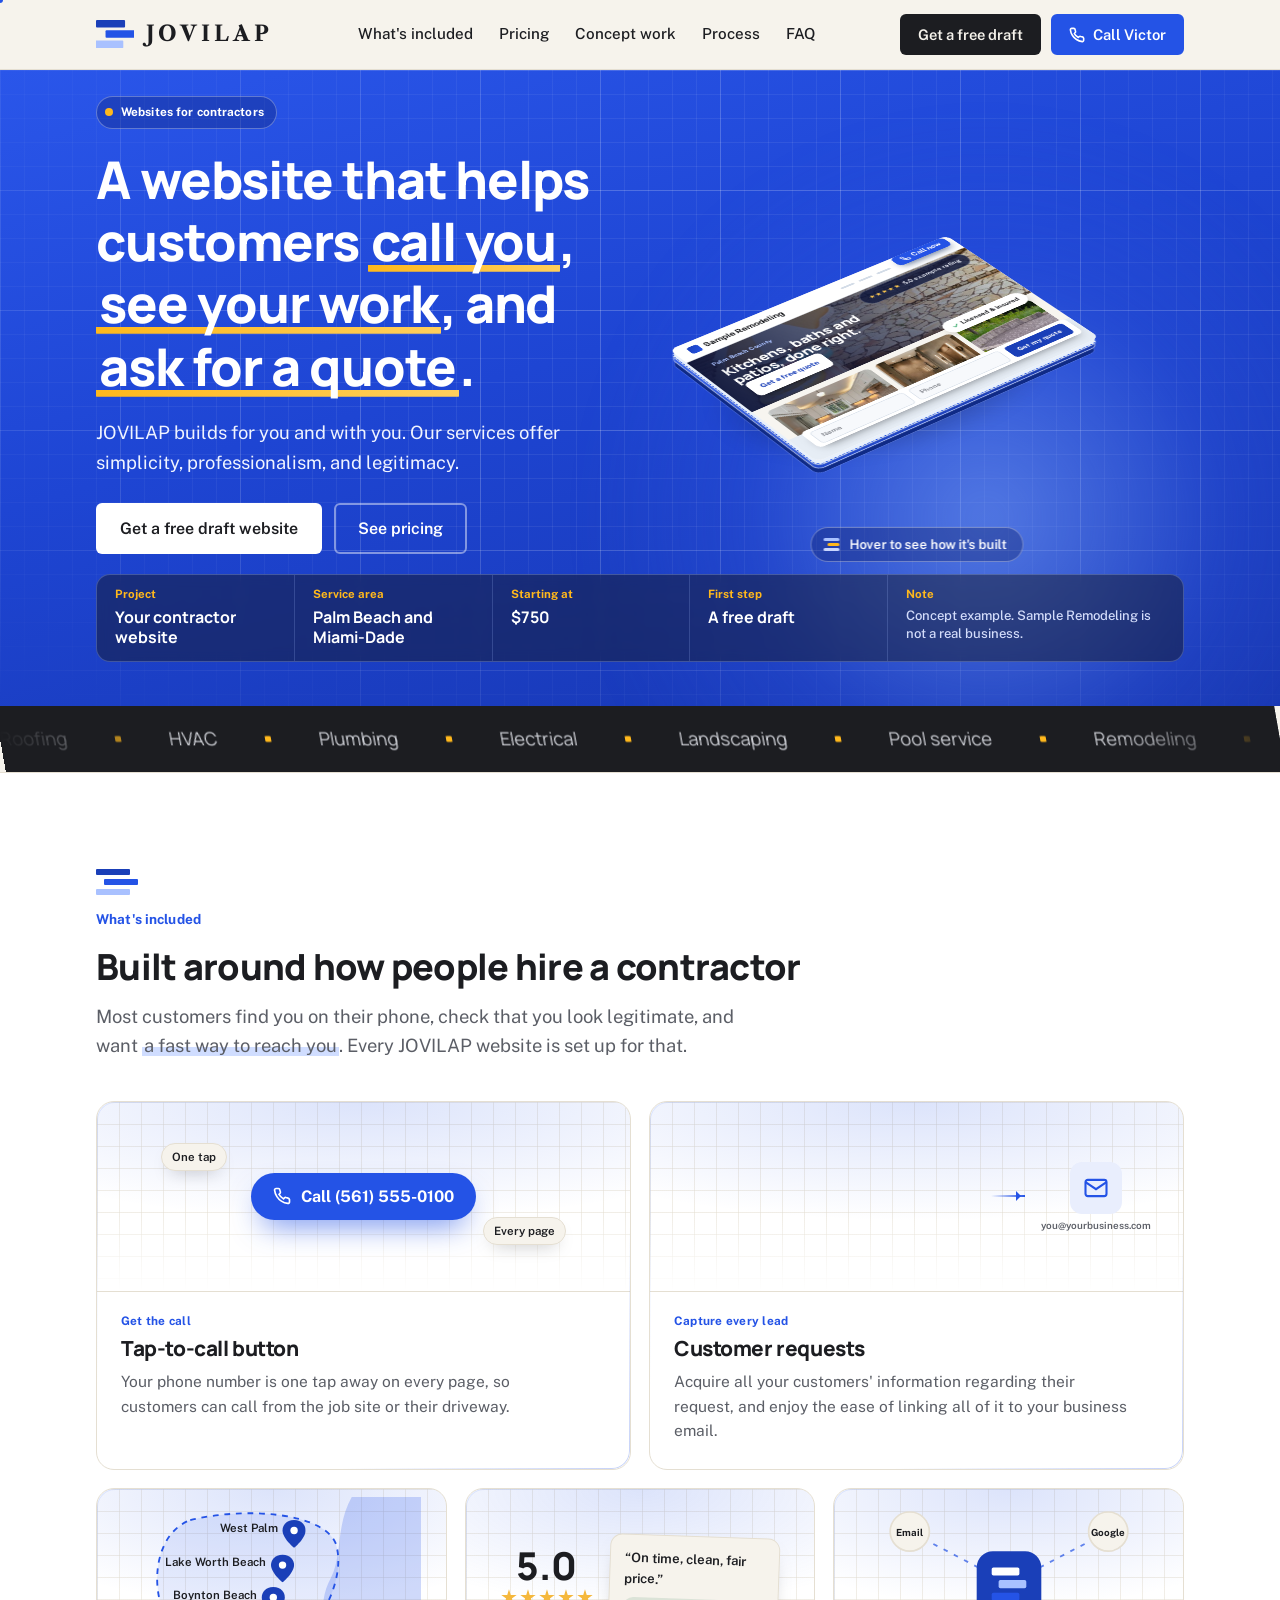
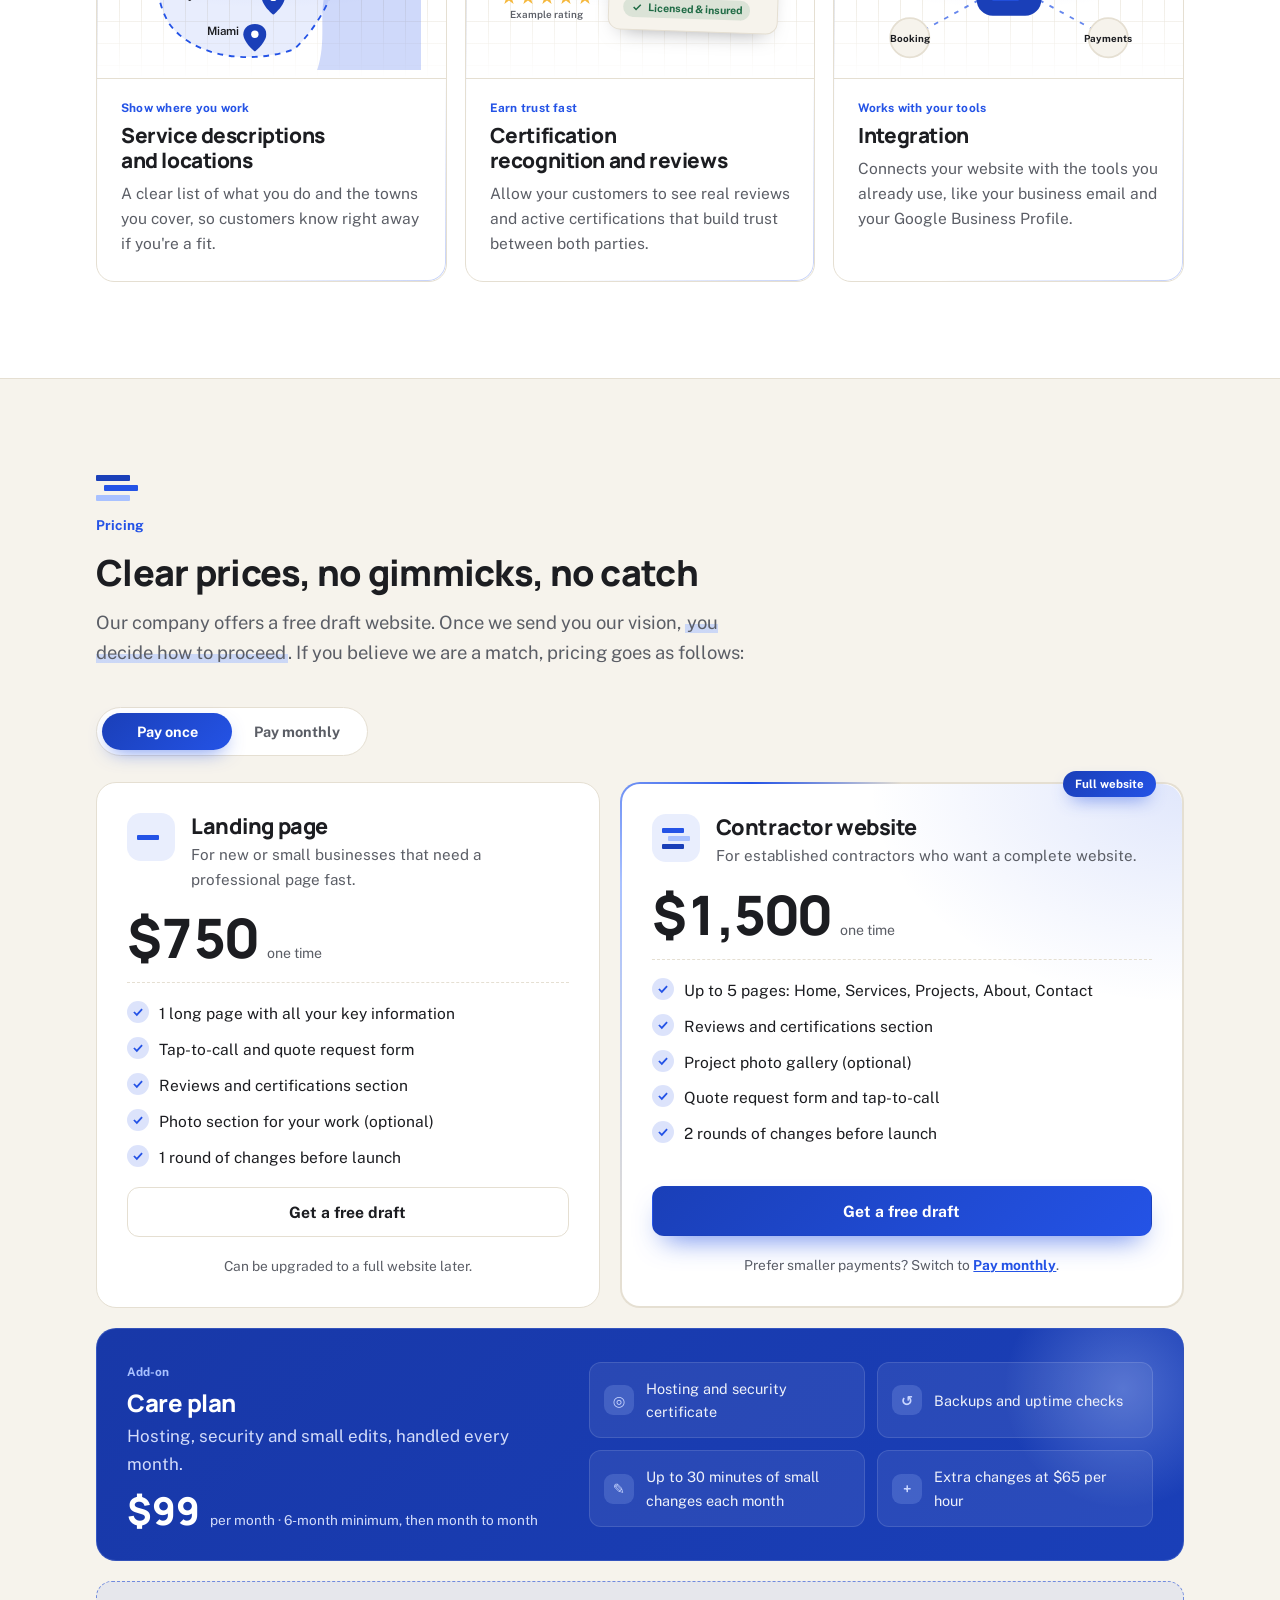
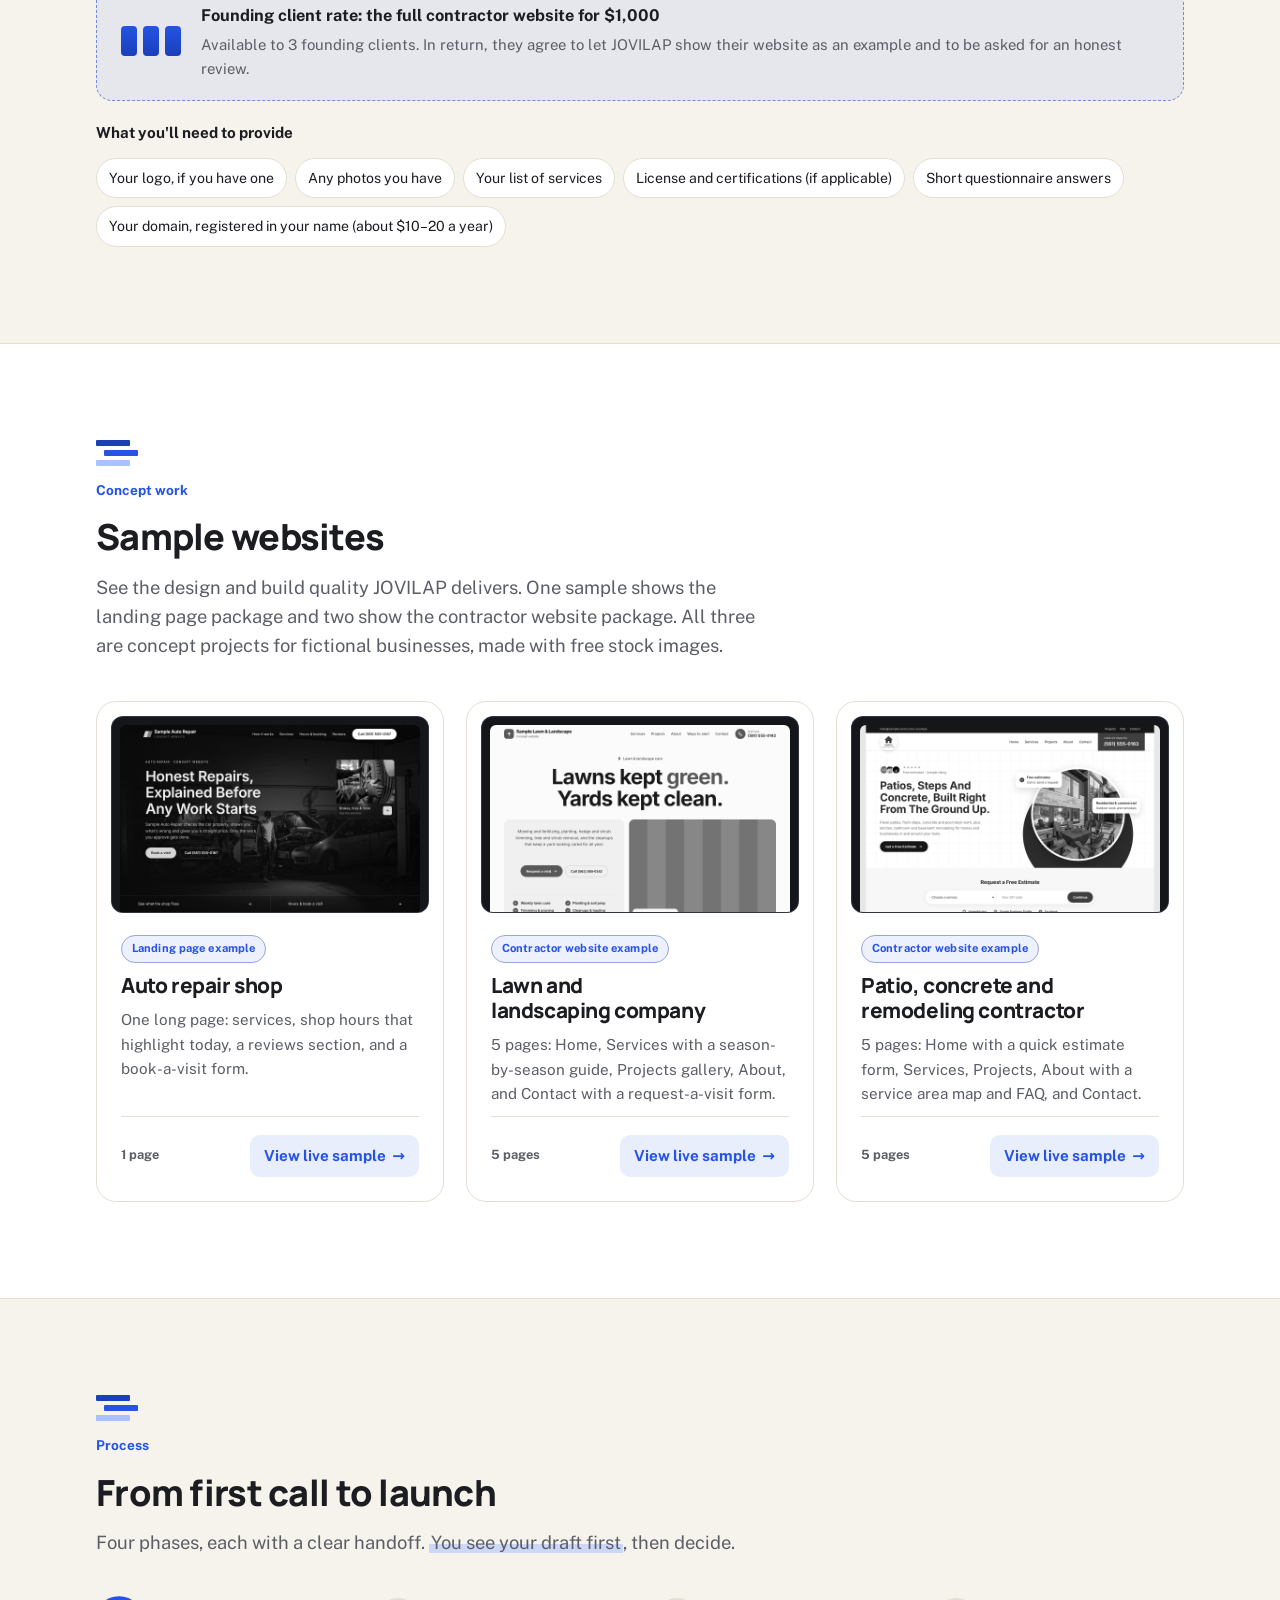
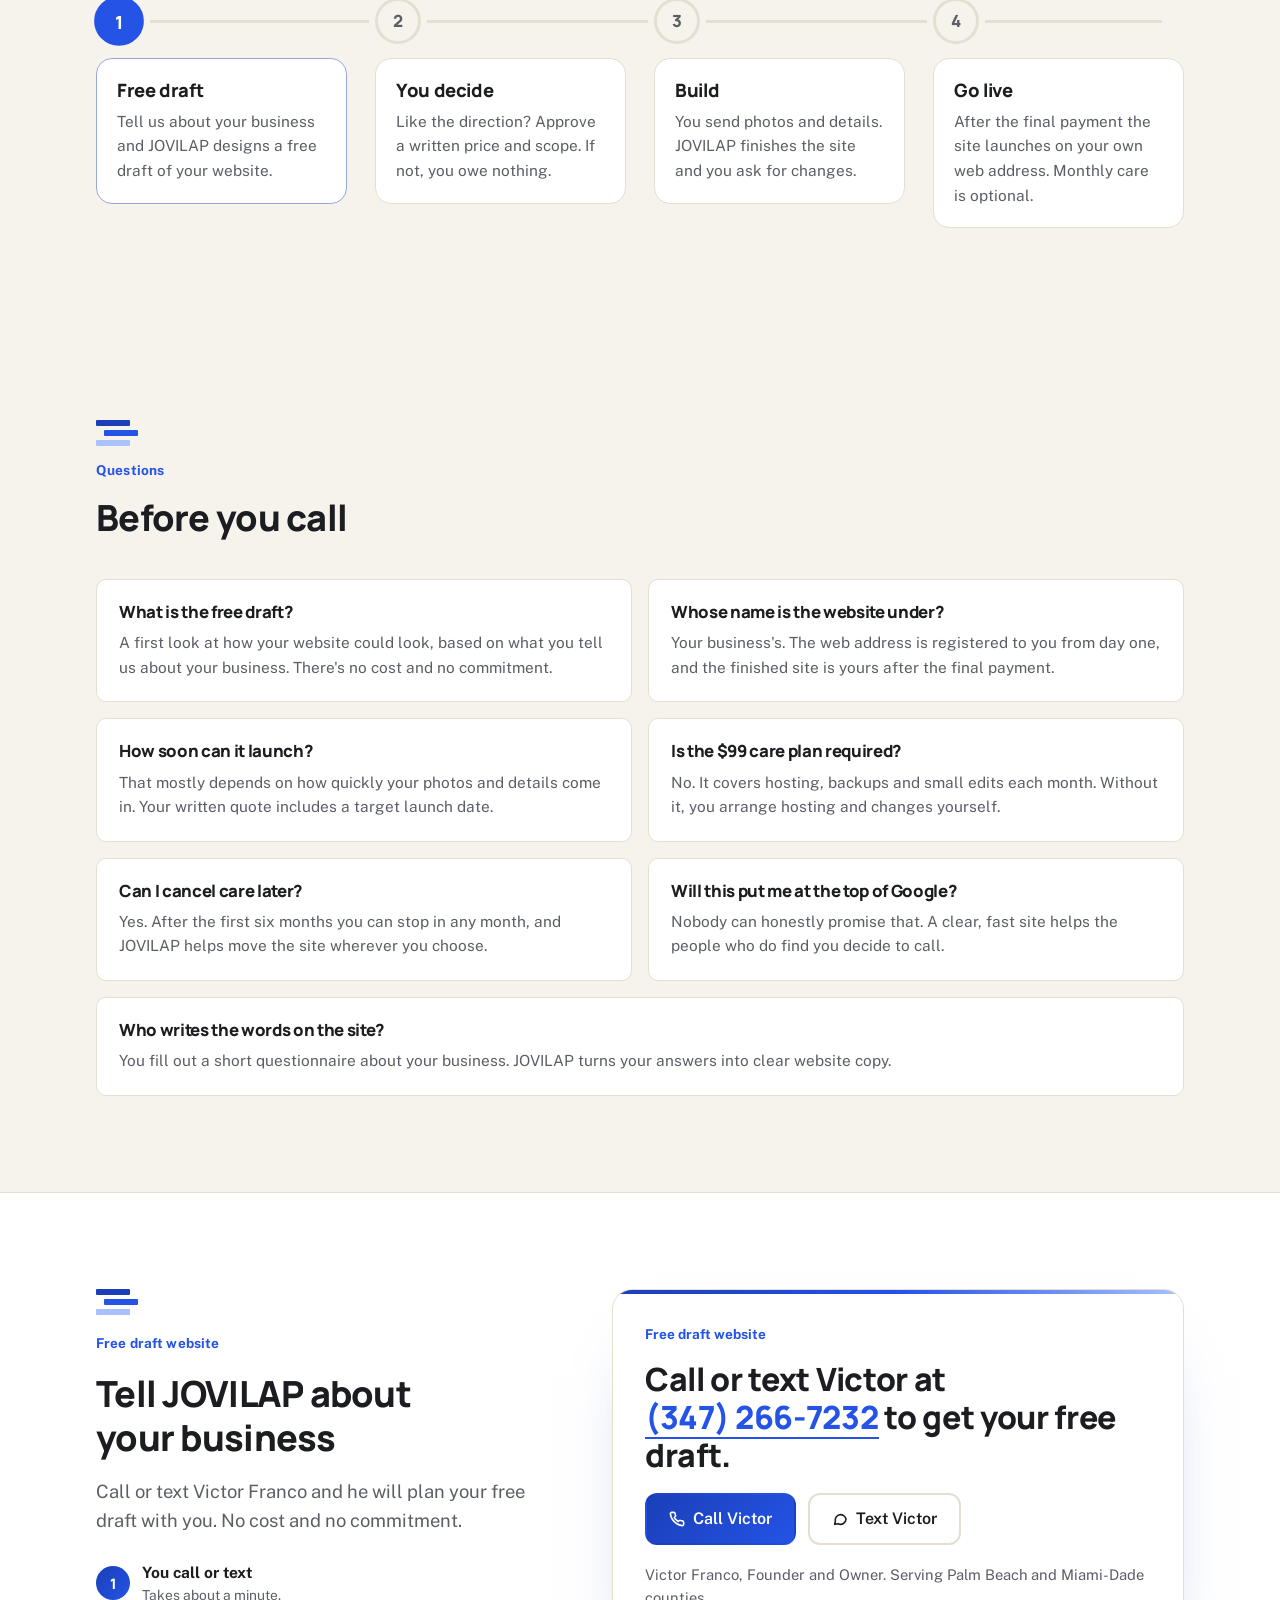
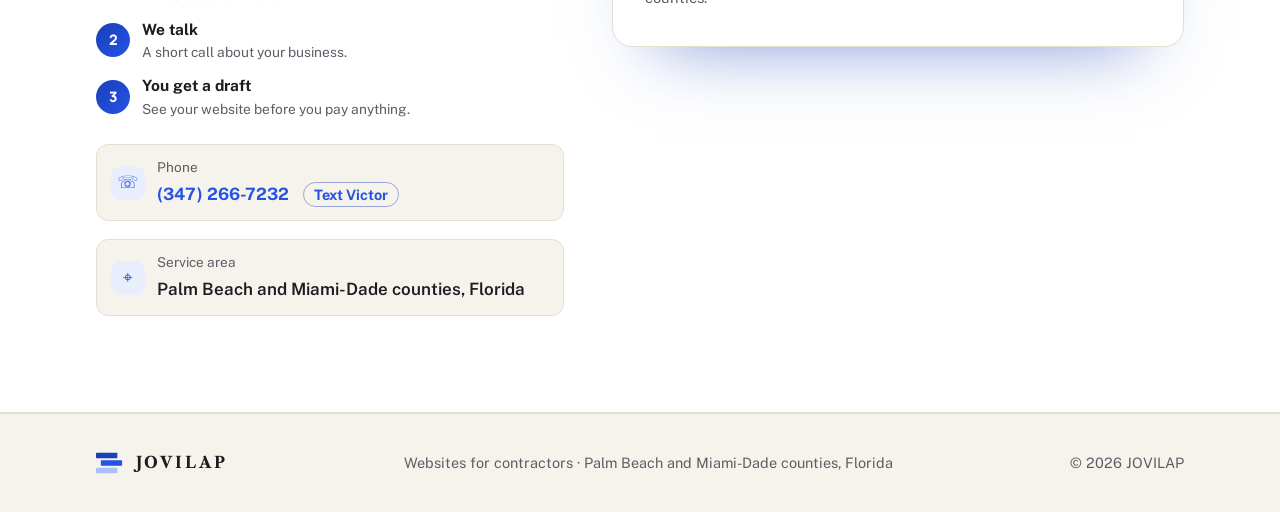
==== commit 3cb7bc1e: "Move site to jovilap.com Co-Authored-By: Claude Opus 5.5 <noreply@anthropic.com> Claude-Session: htt" ====
--- a/index.html
+++ b/index.html
@@ -8,8 +8,8 @@
 <meta name="claude:viewport-fit-sides" content="cover">
 <meta name="description" content="JOVILAP builds clear, mobile-friendly websites for contractors in Palm Beach and Miami-Dade counties.">
 <meta name="theme-color" content="#1E45D3">
-<!-- Canonical and share URLs are relative until JOVILAP's own domain is chosen -->
-<link rel="canonical" href="/">
+<link rel="canonical" href="https://jovilap.com/">
+<meta property="og:url" content="https://jovilap.com/">
 <link rel="icon" href="favicon.svg" type="image/svg+xml">
 <link rel="icon" href="favicon-32.png" sizes="32x32" type="image/png">
 <link rel="apple-touch-icon" href="apple-touch-icon.png">
@@ -17,12 +17,12 @@
 <meta property="og:site_name" content="JOVILAP">
 <meta property="og:title" content="JOVILAP | Websites for Contractors">
 <meta property="og:description" content="Clear, mobile-friendly websites for contractors in Palm Beach and Miami-Dade counties. Start with a free draft.">
-<meta property="og:image" content="og-image.jpg">
+<meta property="og:image" content="https://jovilap.com/og-image.jpg">
 <meta property="og:image:width" content="1200">
 <meta property="og:image:height" content="630">
 <meta property="og:image:alt" content="JOVILAP: websites that help customers call you">
 <meta name="twitter:card" content="summary_large_image">
-<script type="application/ld+json">{"@context": "https://schema.org", "@type": "ProfessionalService", "name": "JOVILAP", "description": "JOVILAP builds clear, mobile-friendly websites for contractors in Palm Beach and Miami-Dade counties.", "telephone": "+1-347-266-7232", "priceRange": "$750–$1,500", "founder": {"@type": "Person", "name": "Victor Franco", "jobTitle": "Founder and Owner"}, "areaServed": [{"@type": "AdministrativeArea", "name": "Palm Beach County, Florida"}, {"@type": "AdministrativeArea", "name": "Miami-Dade County, Florida"}], "contactPoint": {"@type": "ContactPoint", "telephone": "+1-347-266-7232", "contactType": "sales", "areaServed": "US", "availableLanguage": "English"}}</script>
+<script type="application/ld+json">{"@context": "https://schema.org", "@type": "ProfessionalService", "name": "JOVILAP", "description": "JOVILAP builds clear, mobile-friendly websites for contractors in Palm Beach and Miami-Dade counties.", "telephone": "+1-347-266-7232", "priceRange": "$750–$1,500", "founder": {"@type": "Person", "name": "Victor Franco", "jobTitle": "Founder and Owner"}, "areaServed": [{"@type": "AdministrativeArea", "name": "Palm Beach County, Florida"}, {"@type": "AdministrativeArea", "name": "Miami-Dade County, Florida"}], "contactPoint": {"@type": "ContactPoint", "telephone": "+1-347-266-7232", "contactType": "sales", "areaServed": "US", "availableLanguage": "English"}, "url": "https://jovilap.com/", "image": "https://jovilap.com/og-image.jpg", "logo": "https://jovilap.com/icon-512.png"}</script>
 <link rel="preconnect" href="https://fonts.googleapis.com">
 <link rel="preconnect" href="https://fonts.gstatic.com" crossorigin>
 <link rel="stylesheet" href="https://fonts.googleapis.com/css2?family=Libre+Caslon+Text:wght@700&family=Manrope:wght@600;700;800&family=Public+Sans:wght@400;500;600;700&display=swap">
